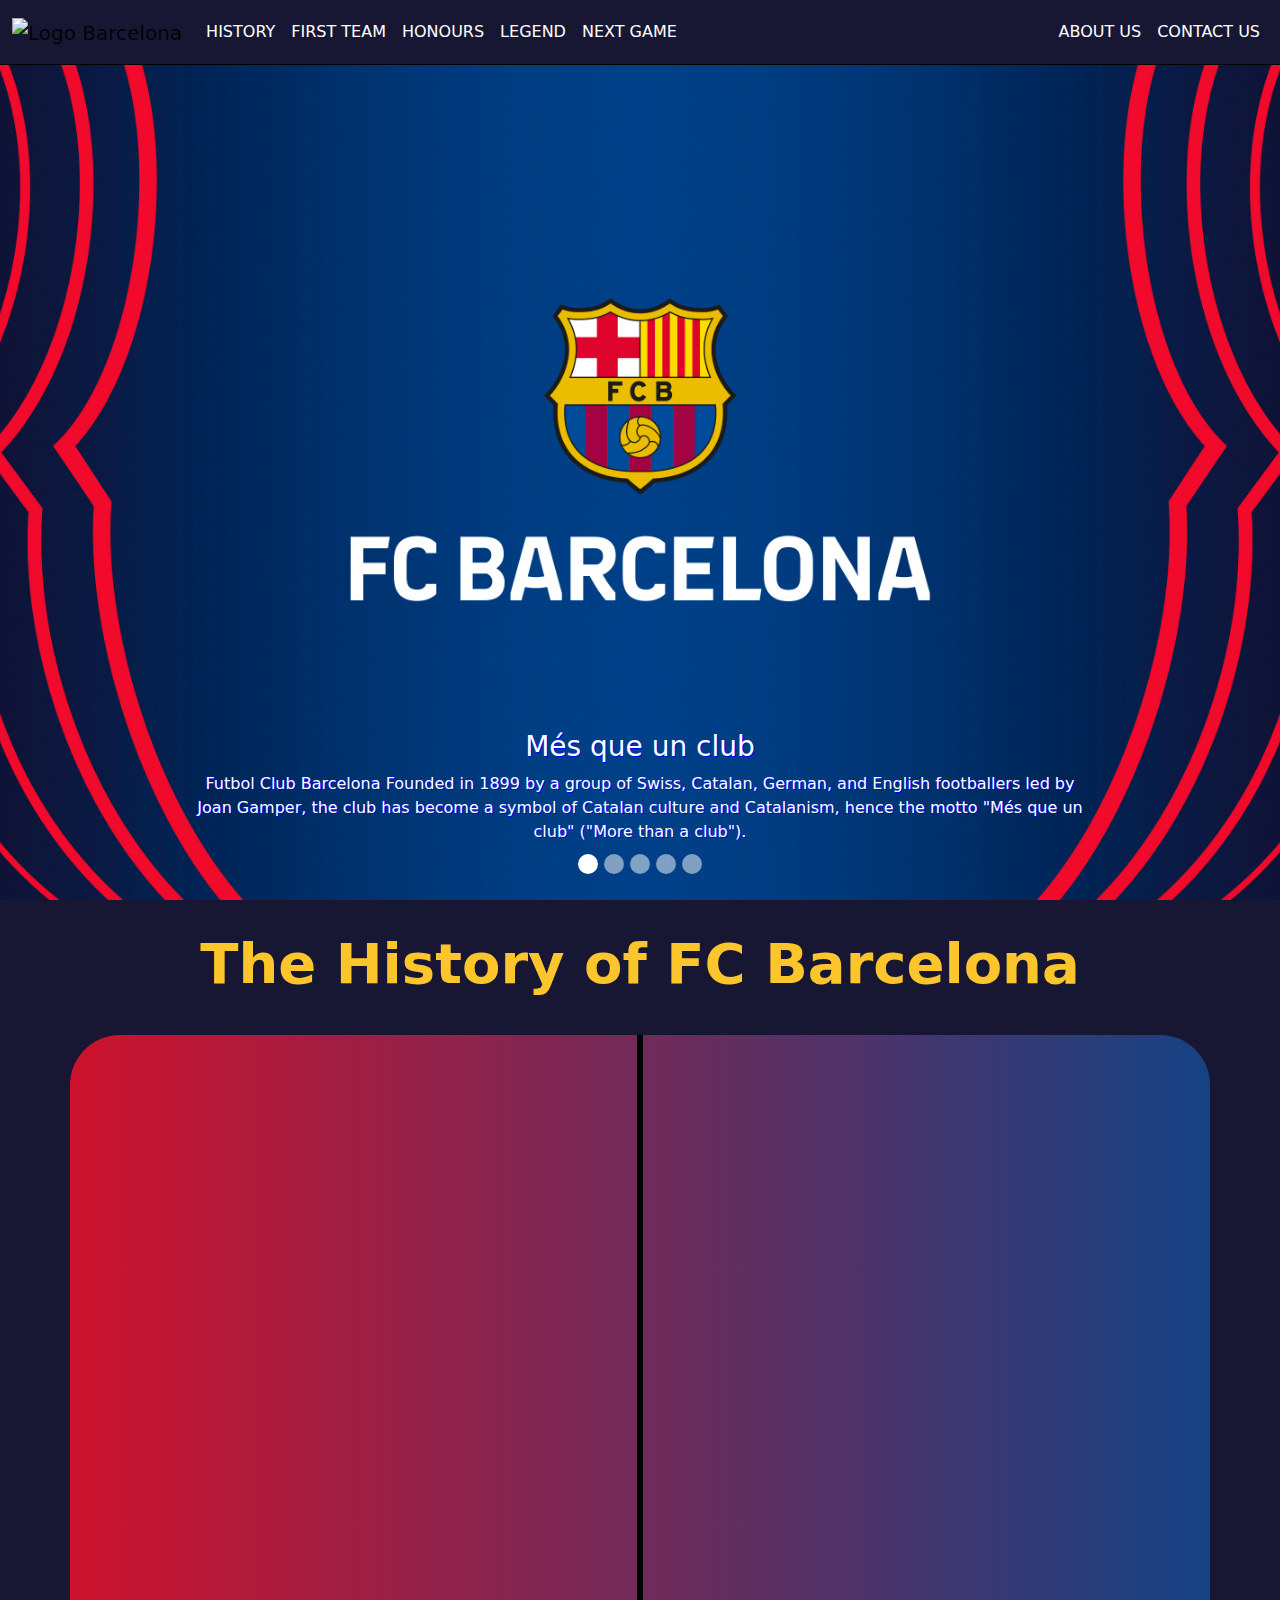
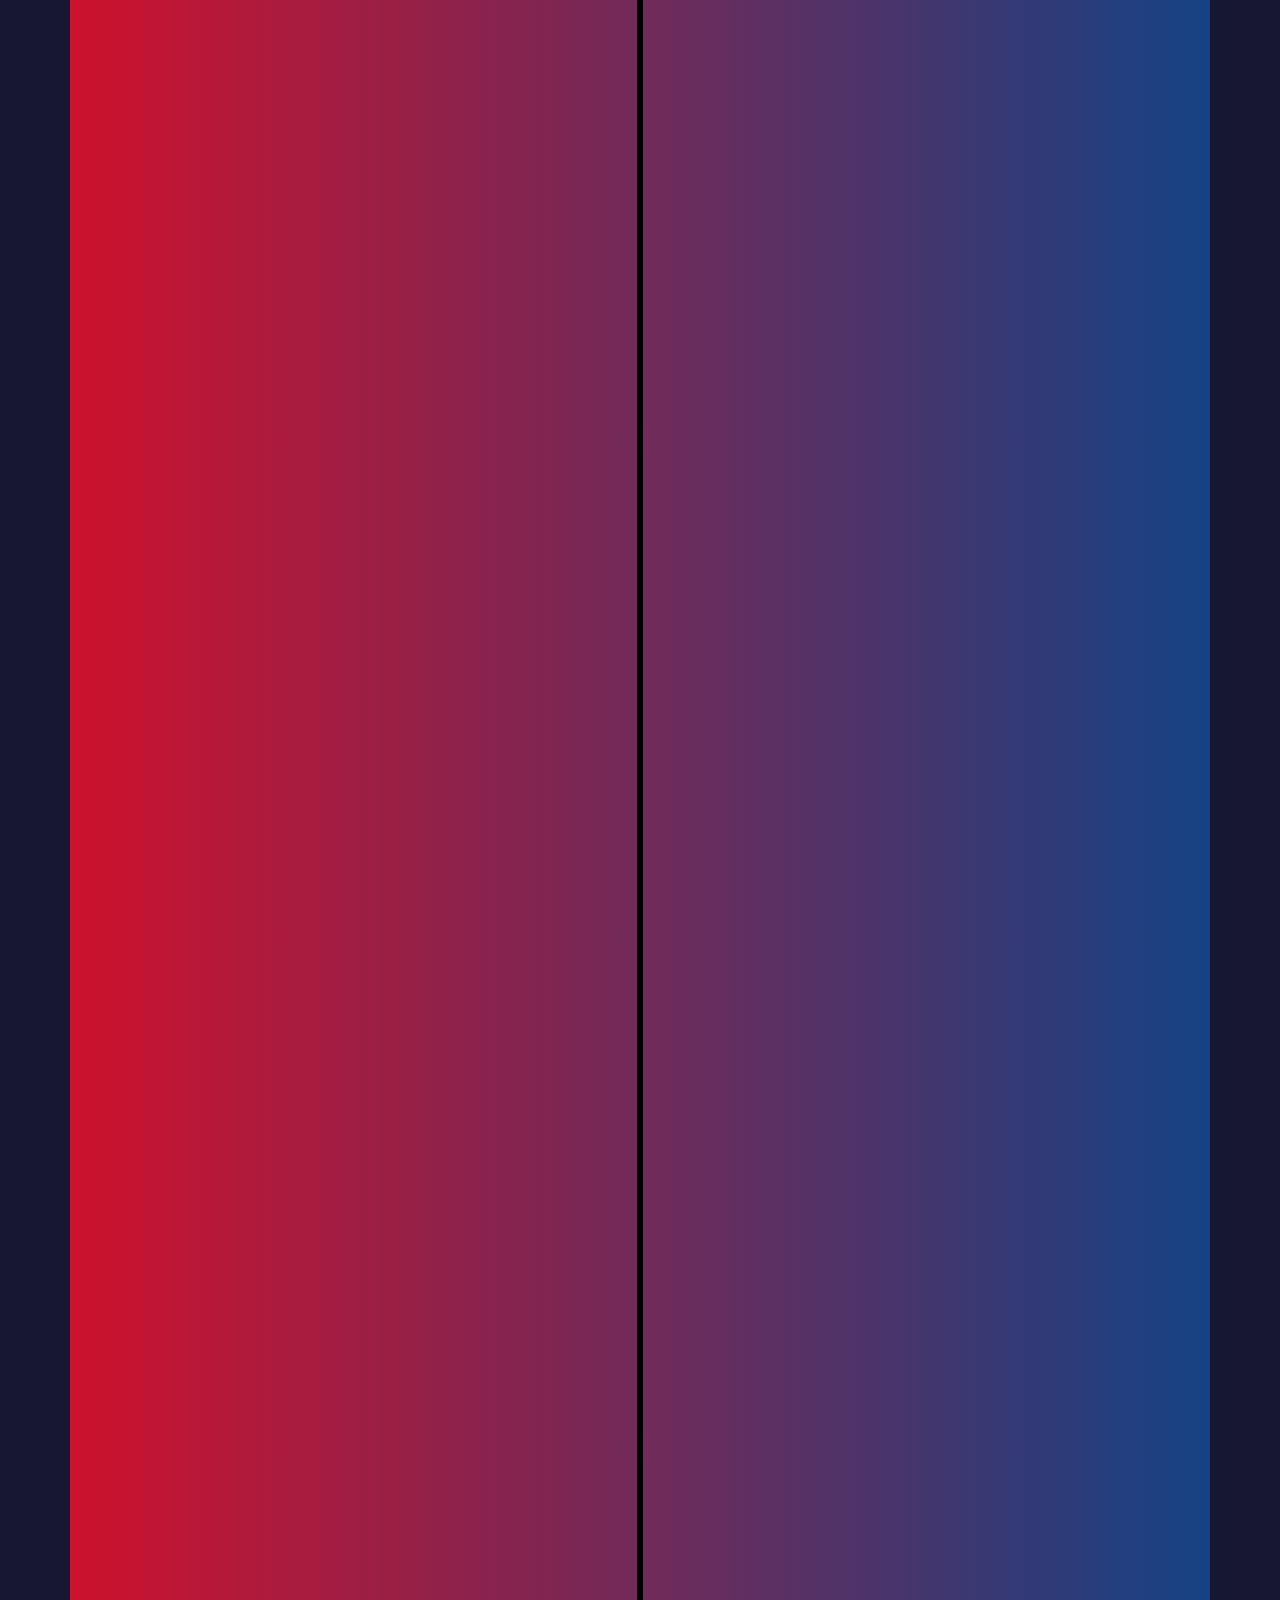
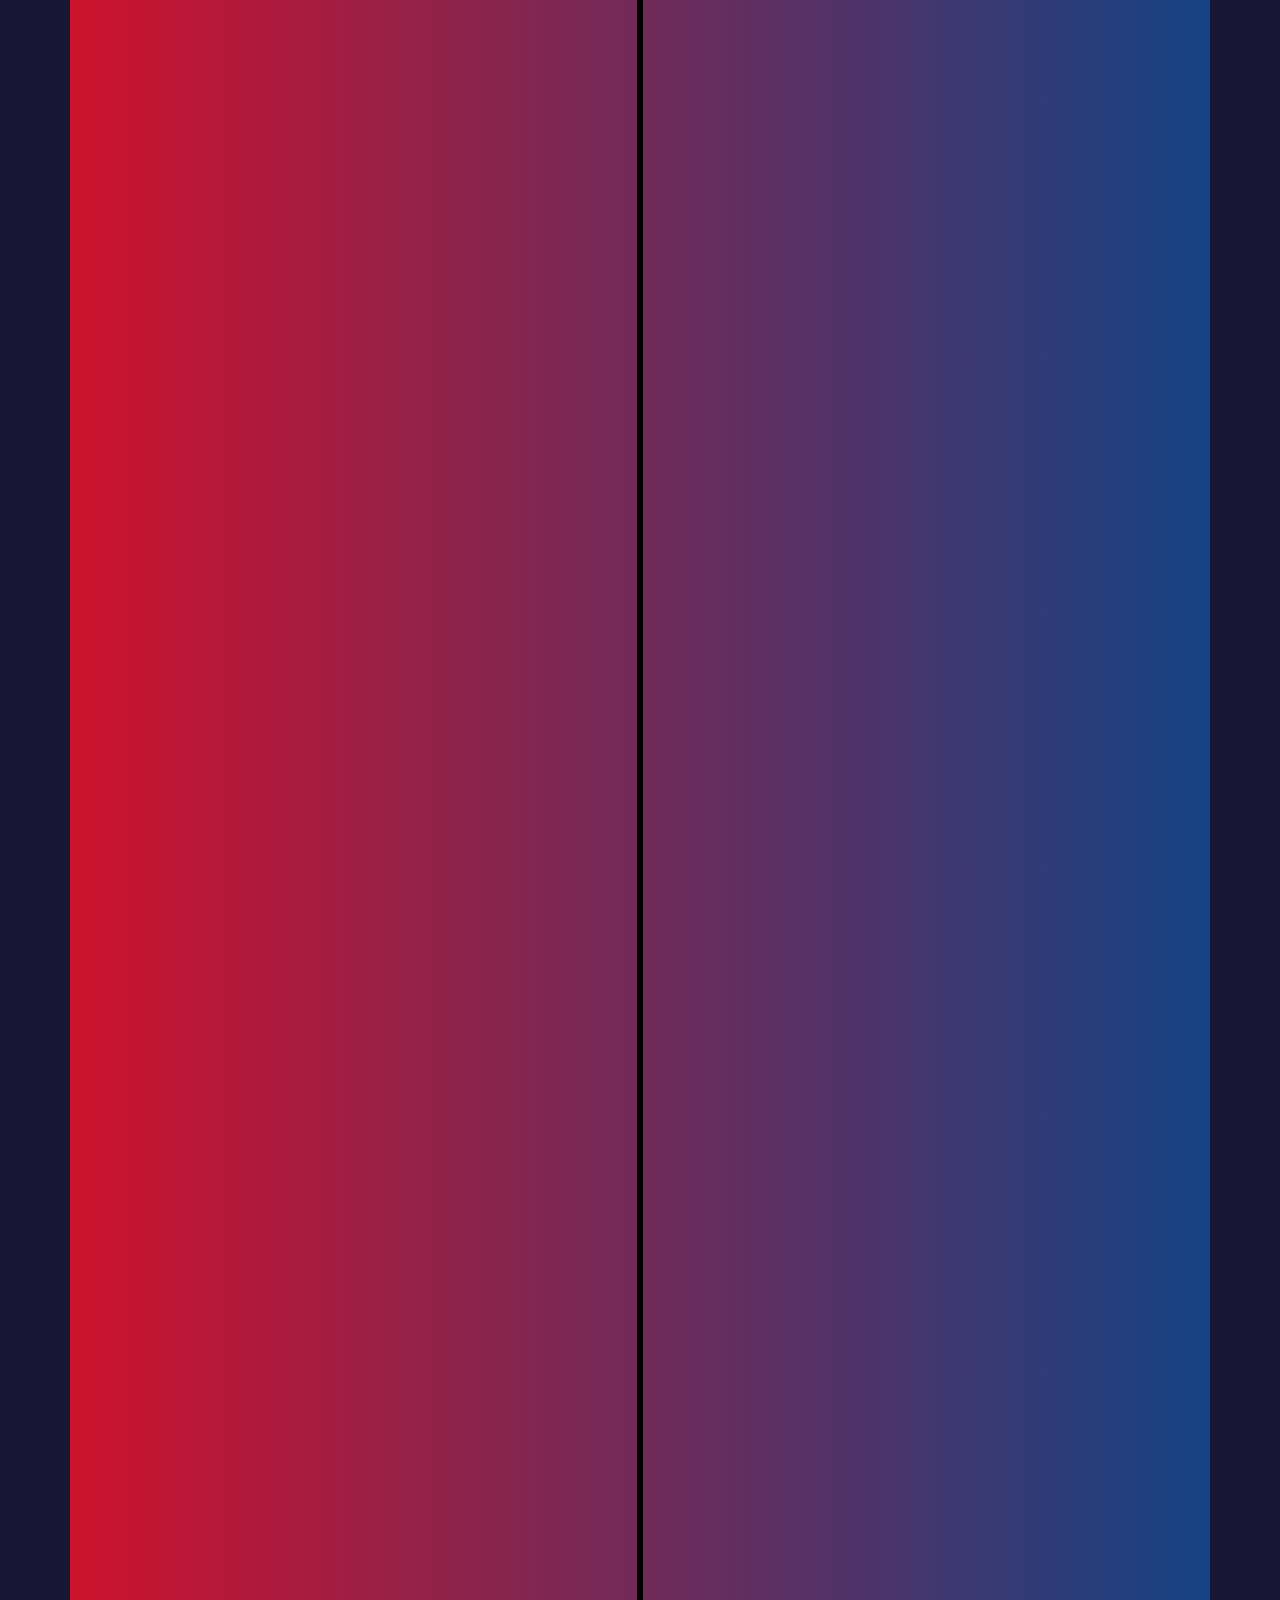
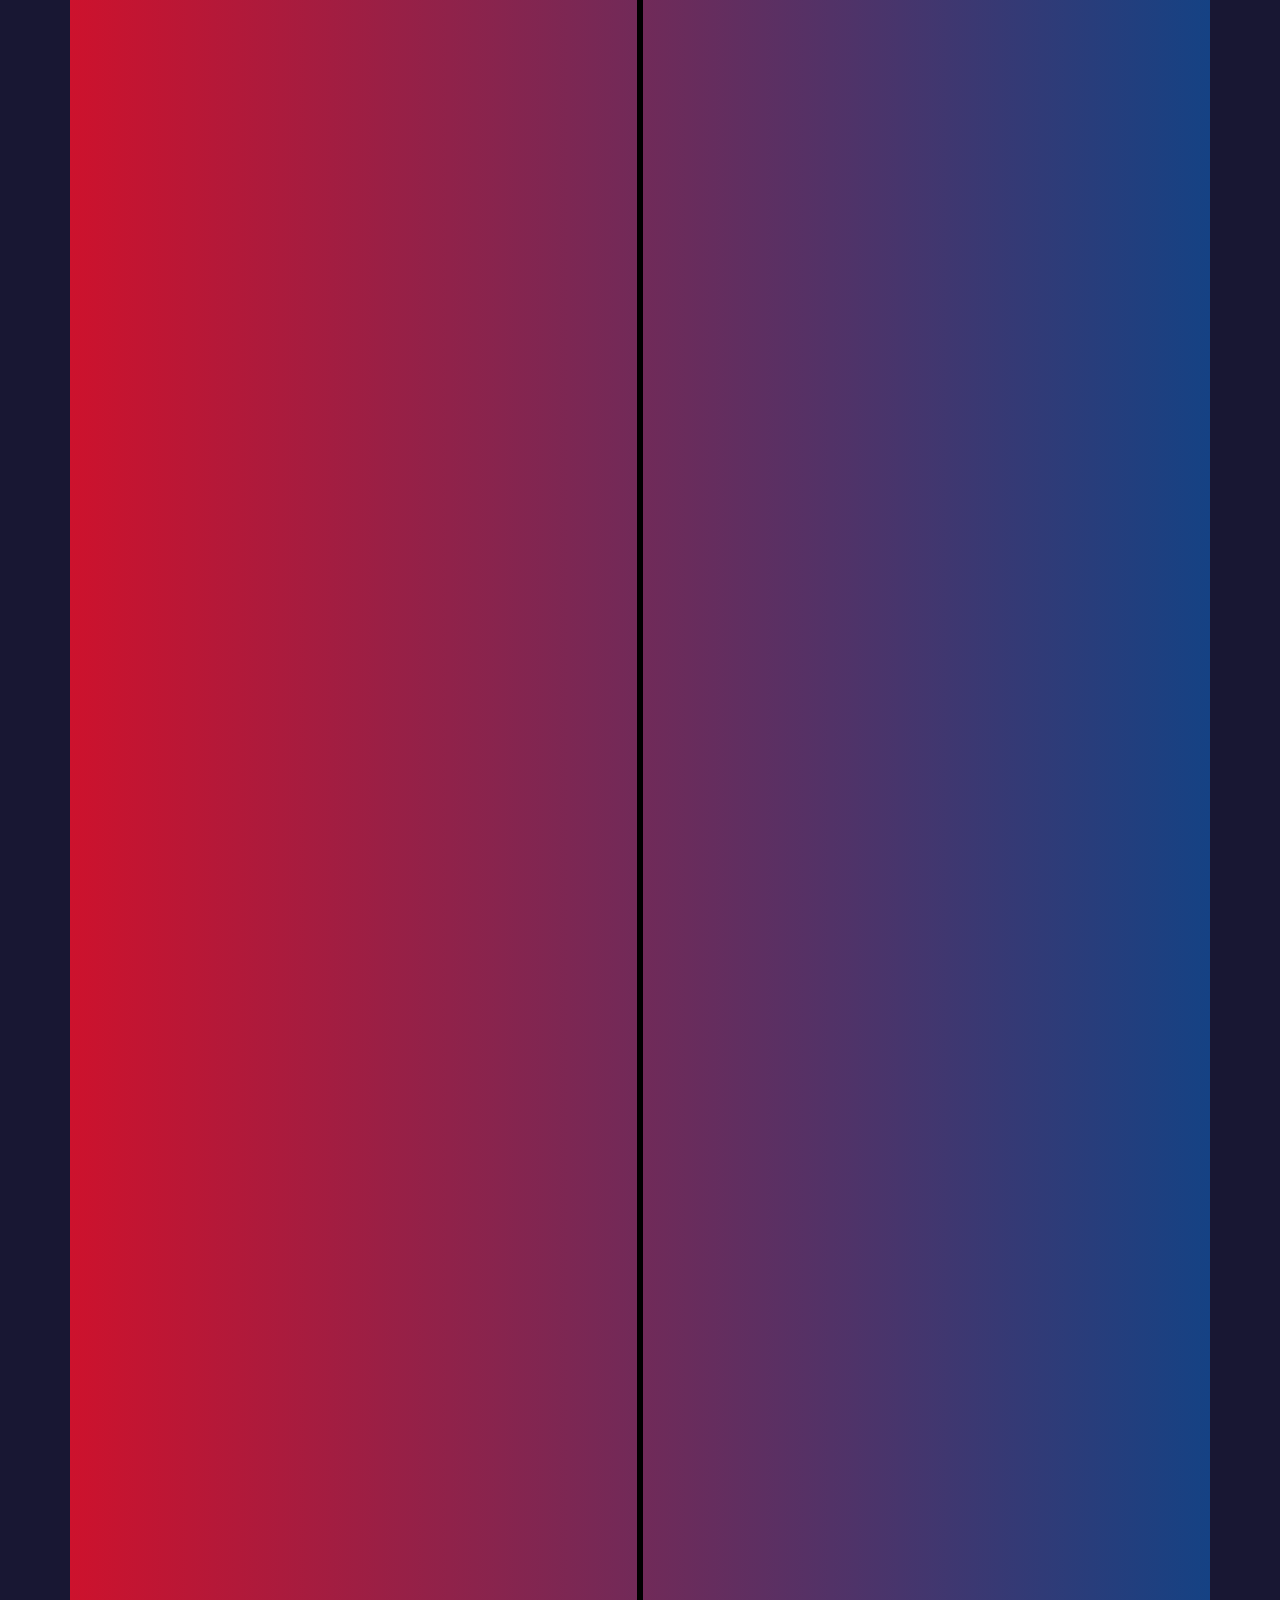
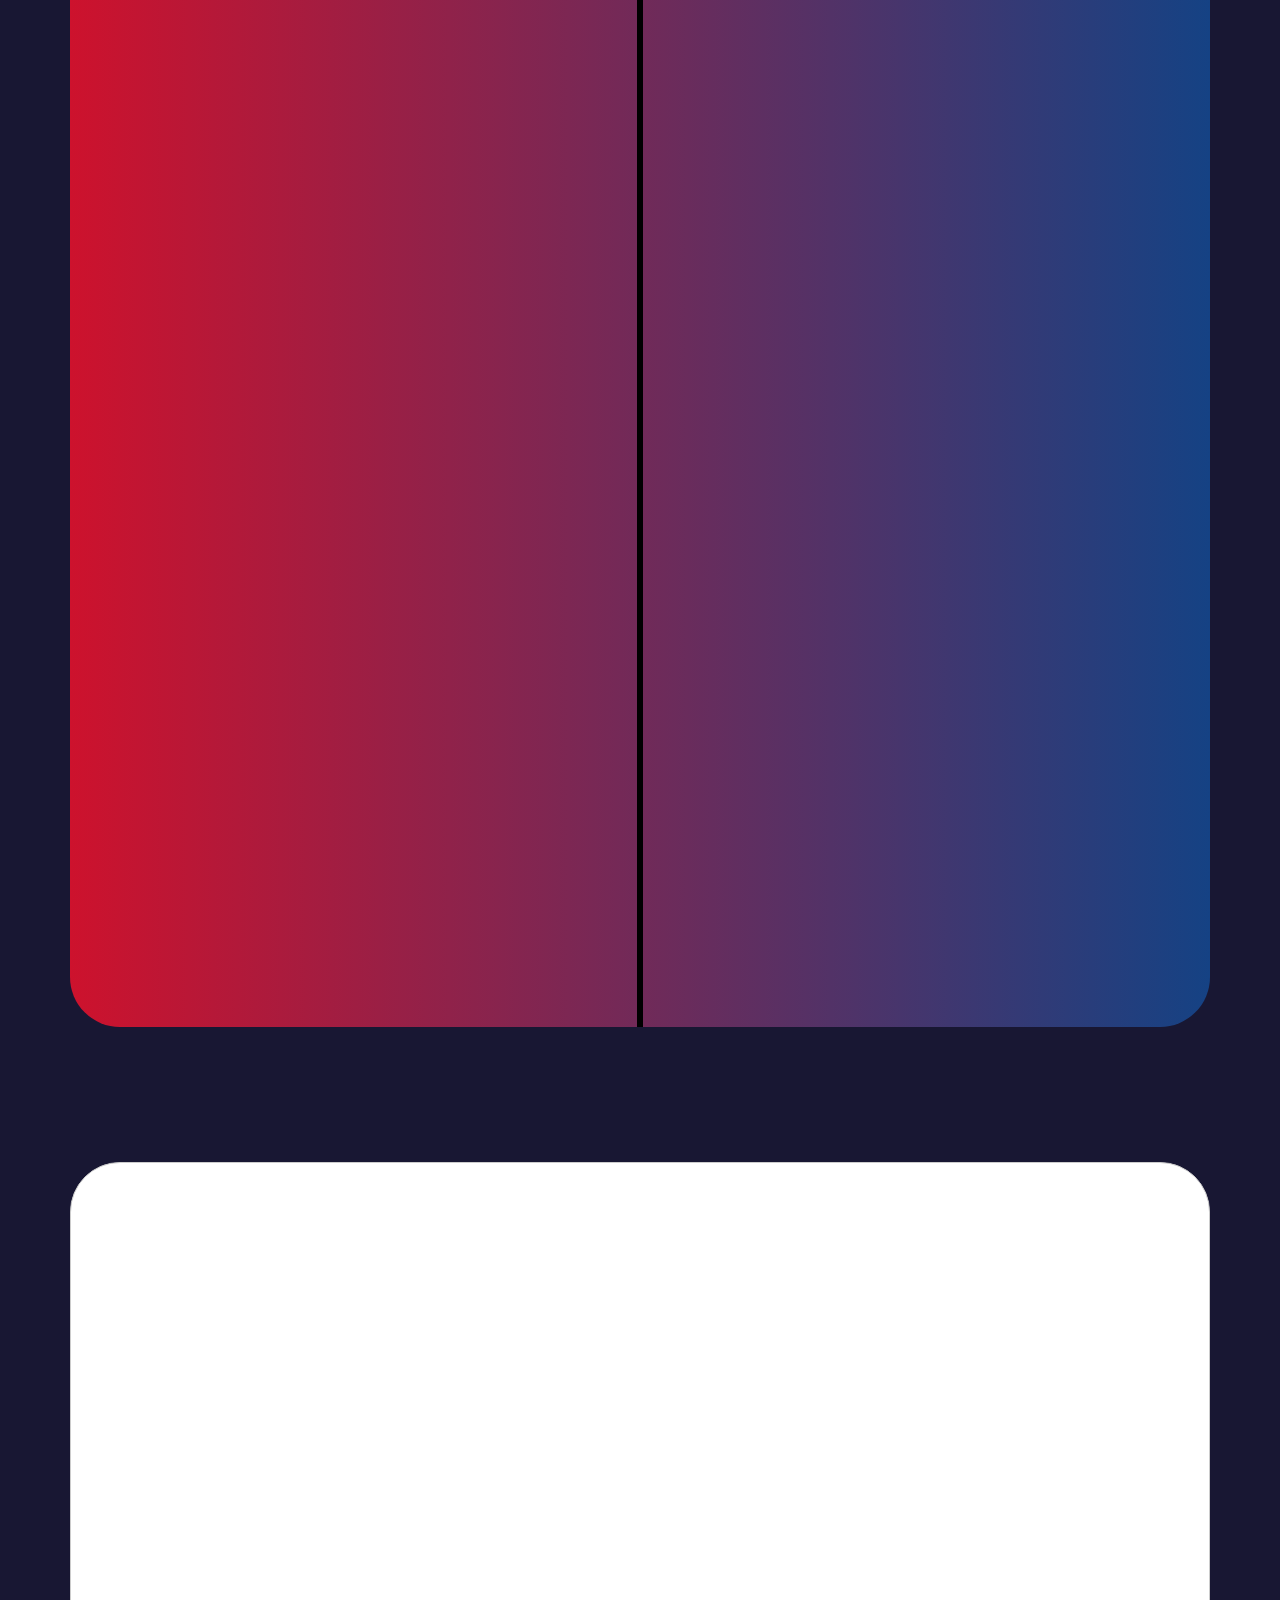
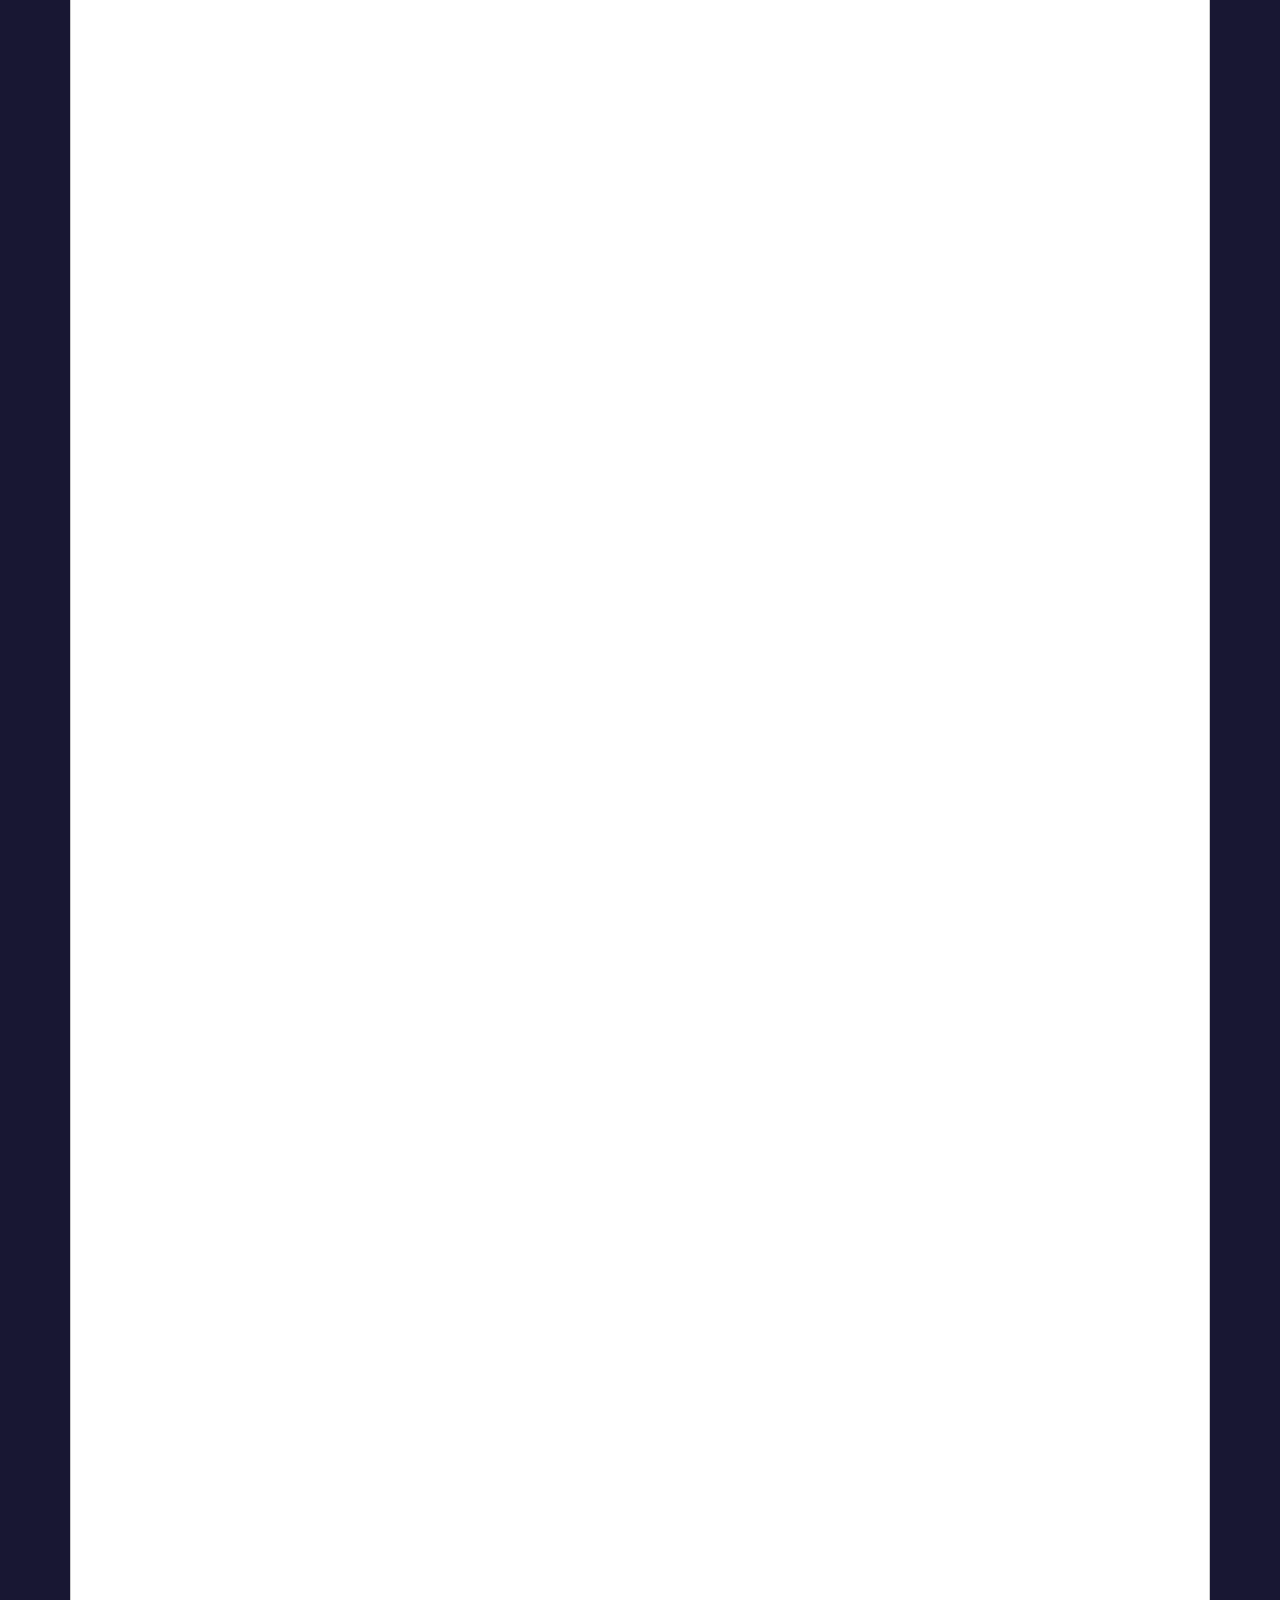
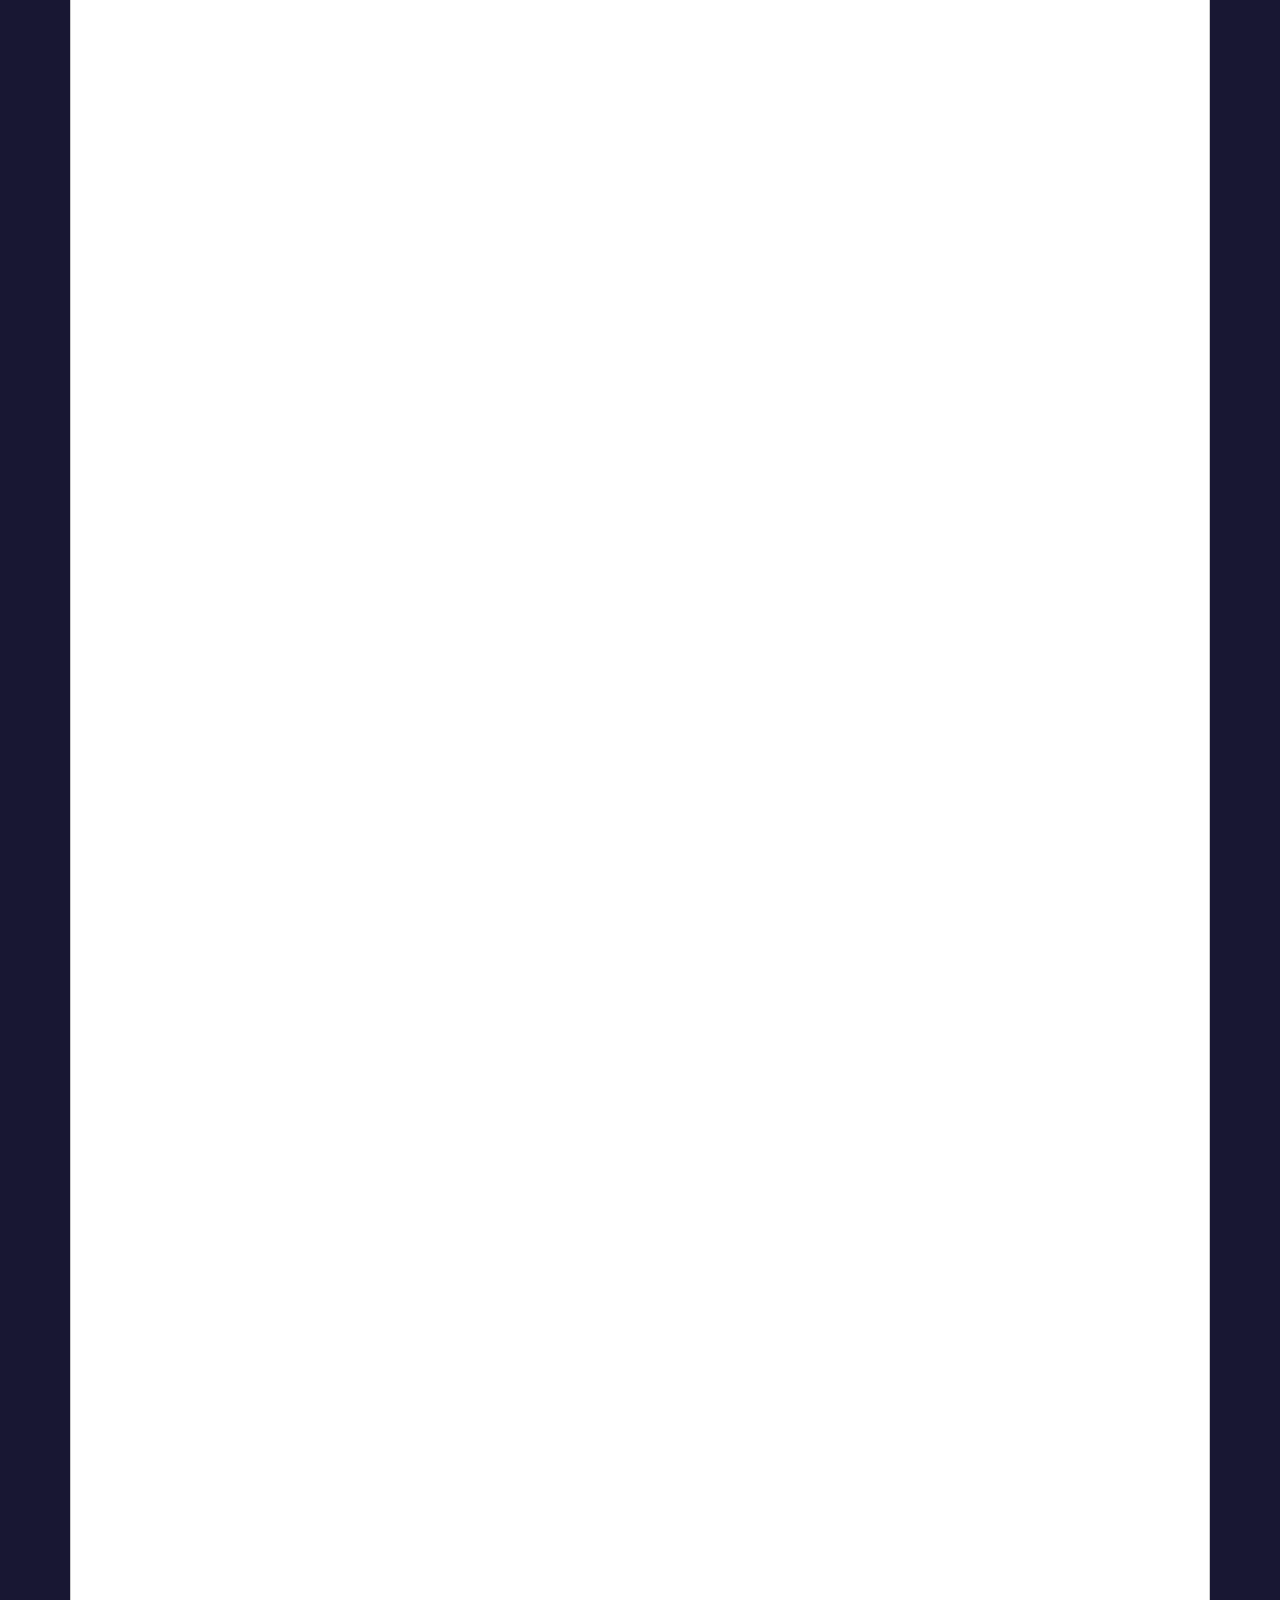
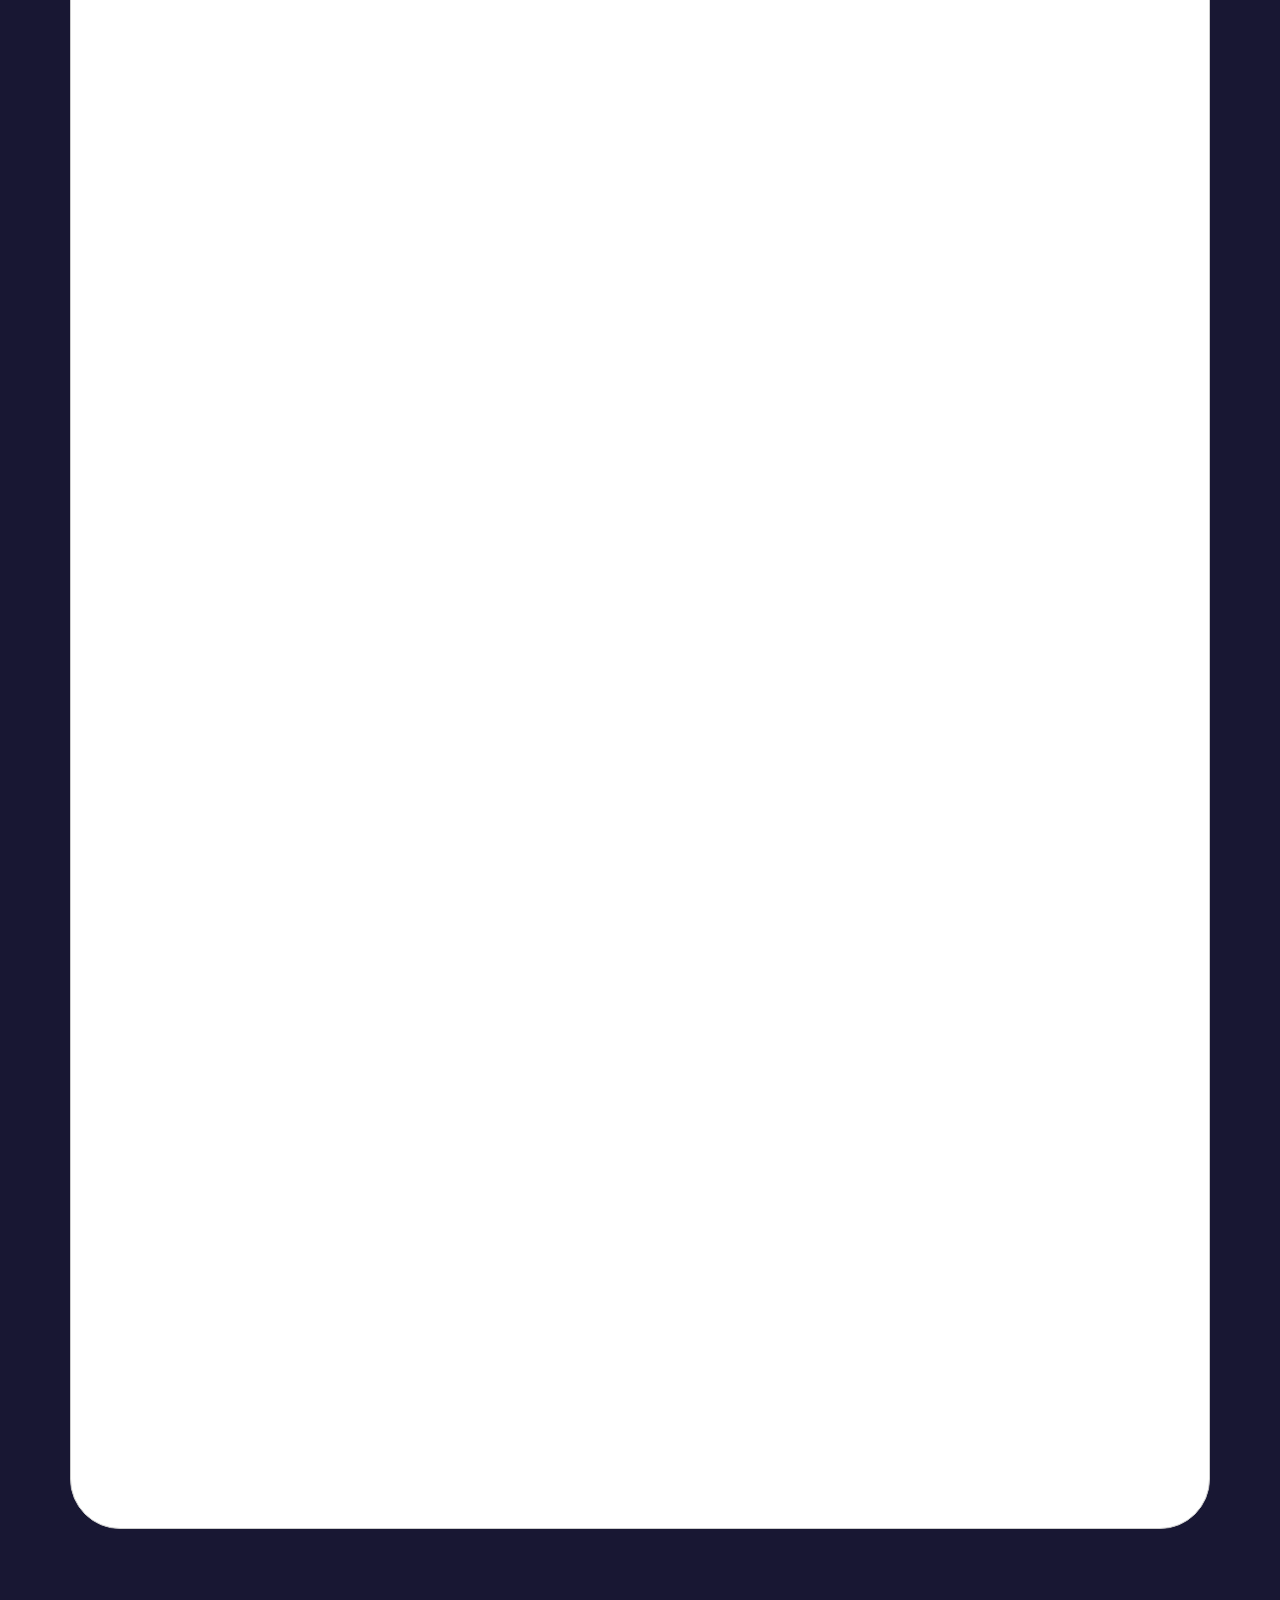
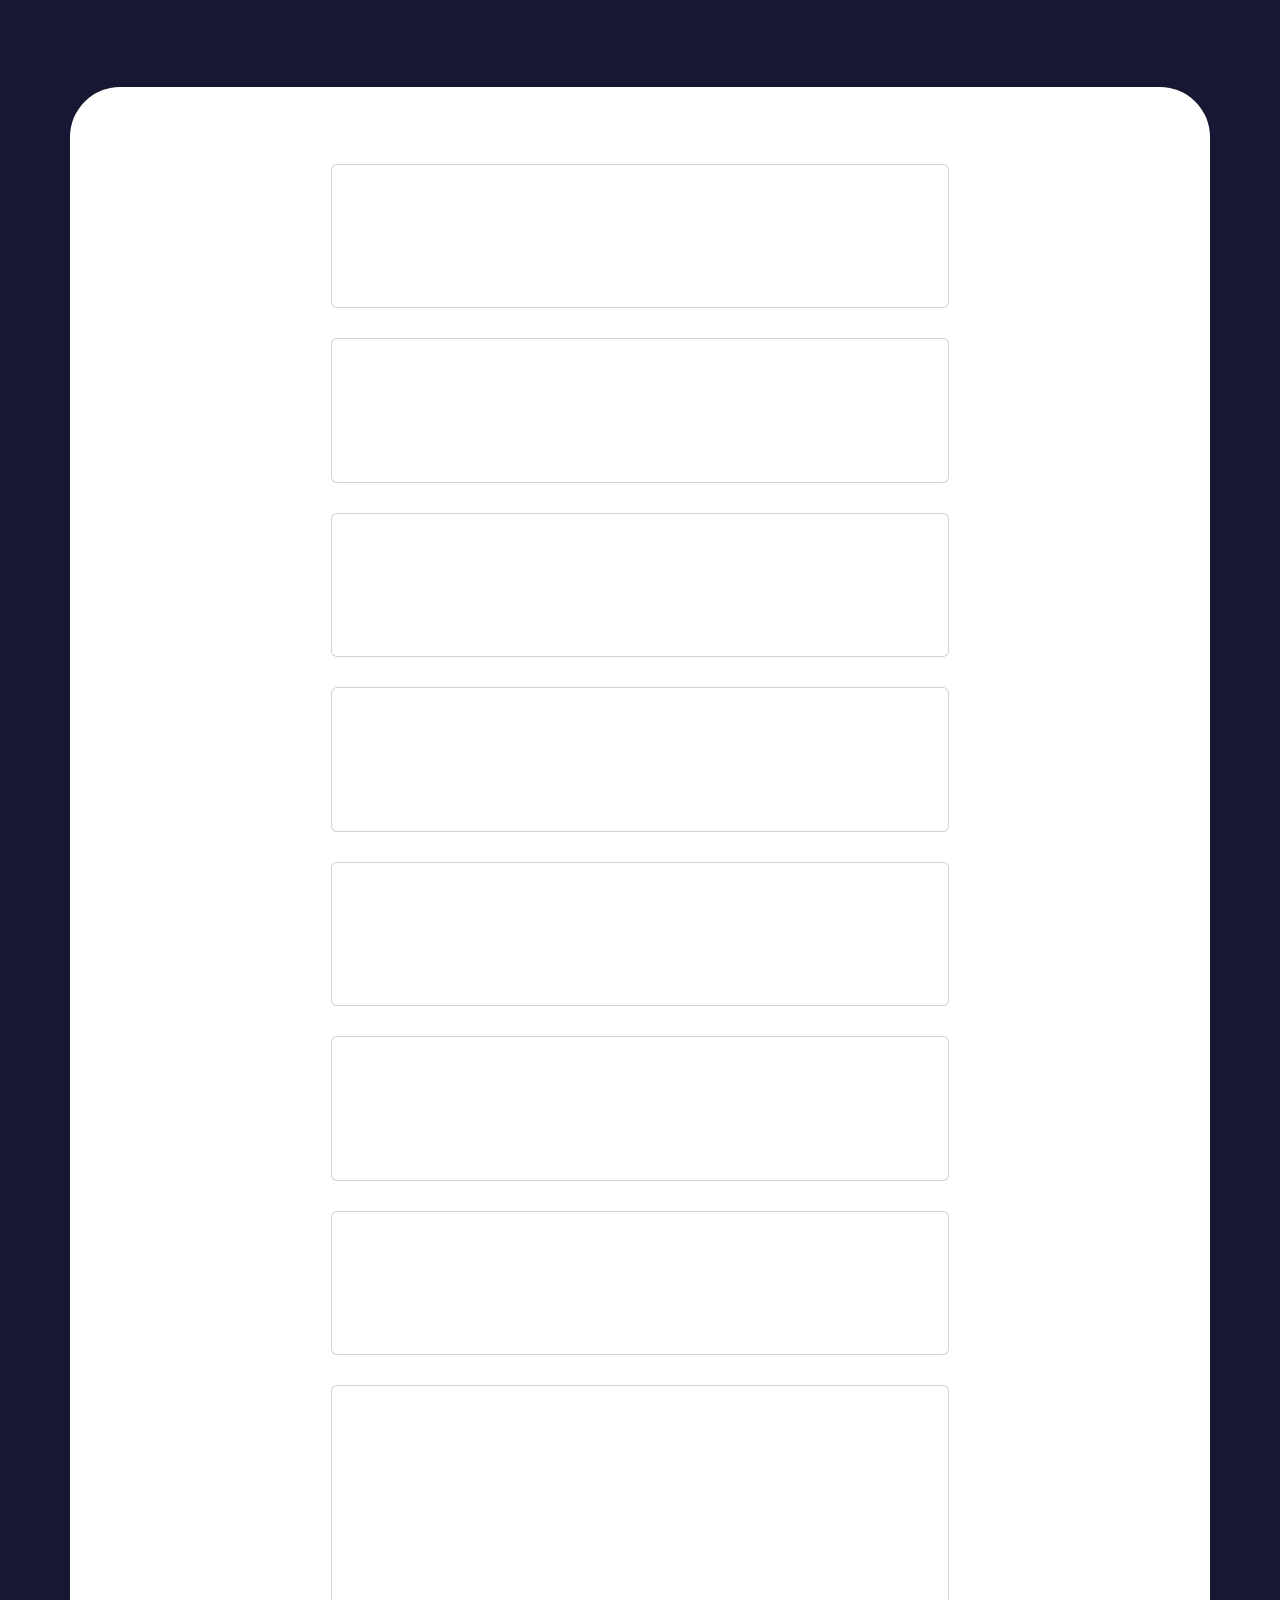
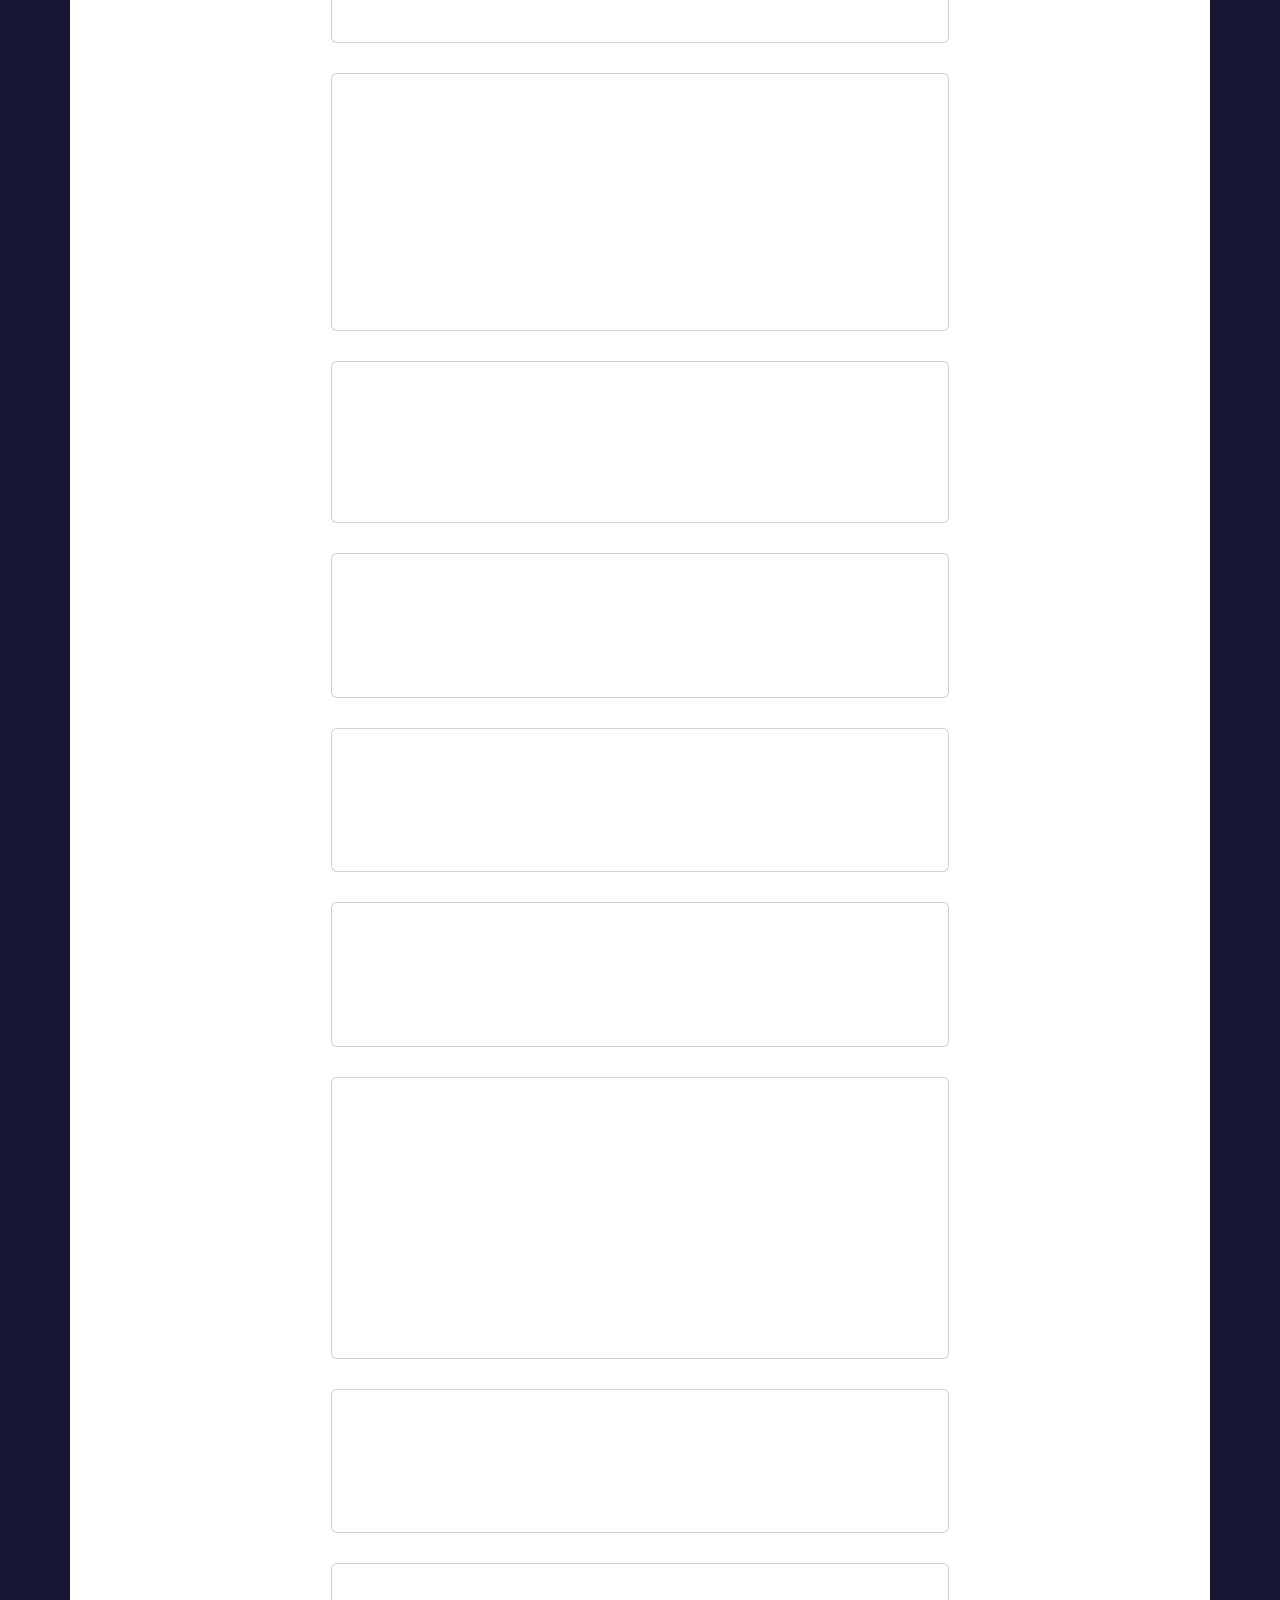
==== index.html @ 9ece1103 "Fix bug" ====
<!DOCTYPE html>
<html lang="en">

<head>
    <meta charset="UTF-8">
    <meta http-equiv="X-UA-Compatible" content="IE=edge">
    <meta name="viewport" content="width=device-width, initial-scale=1.0">
    <link rel="stylesheet" href="/assets/font/fontawesome-free-6.2.0-web/css/all.min.css">
    <link rel="stylesheet" href="/assets/css/bootstrap-5.2.1-dist/css/bootstrap.min.css">
    <link rel="stylesheet" href="/assets/css/style.css">
    <link rel="stylesheet" href="/assets/css/responsive.css">
    <link rel="stylesheet" href="/assets/css/animate.css">
    <link rel="icon" href="/assets/img/Raw/logoBarca.png">
    <title>FC Barcelona</title>
</head>

<body>
    <div class="main">
        <div id="header">
            <!-- Begin navbar -->
            <div class="navbar navbar-expand-md fixed-top">
                <div class="container-fluid">
                    <a class="navbar-brand" href="">
                        <img class="main-logo" src="/assets/img/raw/logoBarca.png" alt="Logo Barcelona">
                    </a>

                    <button class="navbar-toggler" type="button" data-bs-toggle="collapse"
                        data-bs-target="#collapsibleNavbar">
                        <i class="fa-solid fa-bars navbar-toggler__icon"></i>
                    </button>

                    <div id="collapsibleNavbar" class="collapse navbar-collapse justify-content-between">
                        <ul class="navbar-nav">
                            <li class="nav-item">
                                <a href="#history" class="nav-link">History</a>
                            </li>
                            <li class="nav-item">
                                <a href="#firstteam" class="nav-link">First team</a>
                            </li>
                            <li class="nav-item">
                                <a href="#honours" class="nav-link">Honours</a>
                            </li>
                            <li class="nav-item">
                                <a href="#legend" class="nav-link">Legend</a>
                            </li>
                            <li class="nav-item">
                                <a href="" class="nav-link">Next Game</a>
                            </li>
                        </ul>
                        <ul class="navbar-nav">
                            <li class="nav-item">
                                <a href="" class="nav-link">About us</a>
                            </li>
                            <li class="nav-item">
                                <a href="#contact" class="nav-link">Contact us</a>
                            </li>
                        </ul>
                    </div>
                </div>
            </div>
            <!-- End navbar -->

        </div>


        <div id="slider">
            <!-- Begin carousel -->
            <div id="Mycarousel" class="slide carousel" data-bs-ride="carousel" data-bs-interval="3000"
                data-bs-pause="false">
                <!-- Begin indicators carousel -->
                <div class="carousel-indicators">
                    <button type="button" data-bs-target="#Mycarousel" data-bs-slide-to="0" class="active"></button>
                    <button type="button" data-bs-target="#Mycarousel" data-bs-slide-to="1"></button>
                    <button type="button" data-bs-target="#Mycarousel" data-bs-slide-to="2"></button>
                    <button type="button" data-bs-target="#Mycarousel" data-bs-slide-to="3"></button>
                    <button type="button" data-bs-target="#Mycarousel" data-bs-slide-to="4"></button>
                </div>
                <!-- End indicators carousel -->
                <div class="carousel-inner">
                    <div class="carousel-item active ">
                        <img src="/assets/img/slide/slide1.jpg" alt="Barcelona bounceInLeftground">
                        <div class="carousel-caption">
                            <h3 class="">Més que un club</h3>
                            <p>Futbol Club Barcelona Founded in 1899 by a group of Swiss, Catalan, German, and English
                                footballers led by Joan Gamper, the club has become a symbol of Catalan culture and
                                Catalanism, hence the motto "Més que un club" ("More than a club").</p>
                        </div>
                    </div>
                    <div class="carousel-item">
                        <img src="/assets/img/slide/slide2.jpg" alt="Camp Nou Stadium">
                        <div class="carousel-caption">
                            <h3>Spotify Camp Nou</h3>
                            <p>Camp Nou (meaning new field, often referred to in English as the Nou Camp) officially
                                branded as Spotify Camp Nou for sponsorship reasons, is a football stadium in Barcelona,
                                Spain. With a current seating capacity of 99,354.</p>
                        </div>
                    </div>
                    <div class="carousel-item">
                        <img src="/assets/img/slide/slide3.jpg" alt="Support">
                        <div class="carousel-caption">
                            <h3>Supporter</h3>
                            <p>The nickname culer for a Barcelona supporter is derived from the Catalan cul. Barcelona
                                has the second highest social media following in the world among sports teams, with over
                                103 million Facebook fans as of December 2021.
                            </p>
                        </div>
                    </div>
                    <div class="carousel-item">
                        <img src="/assets/img/slide/slide4.jpg" alt="copaderay winner">
                        <div class="carousel-caption">
                            <h3>Copa del Rey</h3>
                            <p>
                                The Argentine superstar scored 2 goals in Barca's 4-0 victory over Bilbao in the final
                                of
                                the King's Cup 2020/21
                            </p>
                        </div>
                    </div>
                    <div class="carousel-item">
                        <img src="/assets/img/slide/slide5.jpg" alt="c1 winner">
                        <div class="carousel-caption">
                            <h3>2015 UEFA Champions League Final</h3>
                            <p>As winners, Barcelona earned the right to play against the winners of the 2014-15 UEFA
                                Europa
                                League, Sevilla, in the 2015 UEFA Super Cup, and won that match 5-4.</p>
                        </div>
                    </div>
                </div>
            </div>
            <!-- End carousel -->
        </div>

        <div id="content">
            <!-- History -->
            <div id="history" class="container-fluid">
                <h1 class="history-heading text-center wow fadeInDownBig">The History of FC Barcelona</h1>

                <div class="timeline container">
                    <div data-wow-duration="3s" data-wow-delay="1s" class="timeline__item left wow bounceInLeft">
                        <div class="card timeline__item-content">
                            <img class="card-img-top" src="/assets/img/history/1.jpg" alt="Card image">
                            <div class="card-body">
                                <h4 class="card-title gradient-text">1899 -1909. Foundation and survival</h4>
                                <p class="card-text">Founder of the Club Joan Gamper was the driving force
                                    behind FC
                                    Barcelona in its first 25 years of existence.</p>
                                <a target="_blank"
                                    href="https://www.fcbarcelona.com/en/card/643865/1899-1909-foundation-and-survival"
                                    target="_blank" class="btn btn-primary">See Details</a>
                            </div>
                        </div>
                    </div>
                    <div class="timeline__item right wow bounceInRight" data-wow-duration="3s">
                        <div class="card timeline__item-content">
                            <img class="card-img-top" src="/assets/img/history/2.jpg" alt="Card image">
                            <div class="card-body">
                                <h4 class="card-title gradient-text">1909-19. Consolidation at Carrer Indústria
                                </h4>
                                <p class="card-text">The Club's growth as a social entity allowed it to create
                                    its first
                                    home ground with a stand.</p>
                                <a target="_blank"
                                    href="https://www.fcbarcelona.com/en/card/682785/1909-19-consolidation-at-carrer-industria"
                                    class="btn btn-primary" target="_blank">See Details</a>
                            </div>
                        </div>
                    </div>
                    <div data-wow-duration="2s" class="timeline__item left wow bounceInLeft">
                        <div class="card timeline__item-content">
                            <img class="card-img-top" src="/assets/img/history/3.jpg" alt="Card image">
                            <div class="card-body">
                                <h4 class="card-title gradient-text">1919-30. A golden age</h4>
                                <p class="card-text">The team begins to collect silverware and the players begin
                                    to earn
                                    a name for themselves.</p>
                                <a target="_blank"
                                    href="https://www.fcbarcelona.com/en/card/682835/1919-30-a-golden-age"
                                    class="btn btn-primary">See Details</a>
                            </div>
                        </div>
                    </div>
                    <div class="timeline__item right wow bounceInRight" data-wow-duration="3s">
                        <div class="card timeline__item-content">
                            <img class="card-img-top" src="/assets/img/history/4.jpg" alt="Card image">
                            <div class="card-body">
                                <h4 class="card-title gradient-text">1930-39. Struggling against history</h4>
                                <p class="card-text">The decade of the 1930s was marked by political instability
                                    and
                                    crisis in general that could not fail to affect FC Barcelona.</p>
                                <a target="_blank"
                                    href="https://www.fcbarcelona.com/en/card/643891/1930-39-struggling-against-history"
                                    class="btn btn-primary" target="_blank">See Details</a>
                            </div>
                        </div>
                    </div>
                    <div data-wow-duration="2s" class="timeline__item left wow bounceInLeft">
                        <div class="card timeline__item-content">
                            <img class="card-img-top" src="/assets/img/history/5.jpg" alt="Card image">
                            <div class="card-body">
                                <h4 class="card-title gradient-text">1939-50. Years of perseverance
                                </h4>
                                <p class="card-text">Harsh repression and reprisals carried out by the civilian
                                    and
                                    military authorities in the post-Civil War years helped undermine the Club's
                                    very
                                    essence.</p>
                                <a target="_blank"
                                    href="https://www.fcbarcelona.com/en/card/643898/1939-50-years-of-perseverance"
                                    class="btn btn-primary" target="_blank">See Details</a>
                            </div>
                        </div>
                    </div>
                    <div class="timeline__item right wow bounceInRight" data-wow-duration="3s">
                        <div class="card timeline__item-content">
                            <img class="card-img-top" src="/assets/img/history/6.jpg" alt="Card image">
                            <div class="card-body">
                                <h4 class="card-title gradient-text">1950-1961. The Kubala era</h4>
                                <p class="card-text">The Club doubles its membership and builds Camp Nou, opened
                                    on 24
                                    September 1957 under the presidency of Francesc Miró-Sans.</p>
                                <a target="_blank"
                                    href="https://www.fcbarcelona.com/en/card/643900/1950-1961-the-kubala-era"
                                    class="btn btn-primary" target="_blank">See Details</a>
                            </div>
                        </div>
                    </div>
                    <div data-wow-duration="2s" class="timeline__item left wow bounceInLeft">
                        <div class="card timeline__item-content">
                            <img class="card-img-top" src="/assets/img/history/7.jpg" alt="Card image">
                            <div class="card-body">
                                <h4 class="card-title gradient-text">1961-69. A new social dimension</h4>
                                <p class="card-text">The Club increases its membership despite the relative lack
                                    of
                                    success in the 1960s.</p>
                                <a target="_blank"
                                    href="https://www.fcbarcelona.com/en/card/643901/1961-69-a-new-social-dimension"
                                    class="btn btn-primary" target="_blank">See Details</a>
                            </div>
                        </div>
                    </div>
                    <div class="timeline__item right wow bounceInRight" data-wow-duration="3s">
                        <div class="card timeline__item-content">
                            <img class="card-img-top" src="/assets/img/history/8.jpg" alt="Card image">
                            <div class="card-body">
                                <h4 class="card-title gradient-text">1969-78. Cruyff and democracy</h4>
                                <p class="card-text">The possibility of signing foreign players once more meant
                                    that the
                                    dream of signing Johan Cruyff became a reality in 1974 with Montal as
                                    president.</p>
                                <a target="_blank"
                                    href="https://www.fcbarcelona.com/en/card/643906/1969-78-cruyff-and-democracy"
                                    class="btn btn-primary" target="_blank">See Details</a>
                            </div>
                        </div>
                    </div>
                    <div data-wow-duration="2s" class="timeline__item left wow bounceInLeft">
                        <div class="card timeline__item-content">
                            <img class="card-img-top" src="/assets/img/history/9.jpg" alt="Card image">
                            <div class="card-body">
                                <h4 class="card-title gradient-text">1978-88. More members, more stars</h4>
                                <p class="card-text">Persistence to build itself into the greatest club in the
                                    world.
                                </p>
                                <a target="_blank"
                                    href="https://www.fcbarcelona.com/en/card/643908/1978-88-more-members-more-stars"
                                    class="btn btn-primary" target="_blank">See Details</a>
                            </div>
                        </div>
                    </div>
                    <div class="timeline__item right wow bounceInRight" data-wow-duration="3s">
                        <div class="card timeline__item-content">
                            <img class="card-img-top" src="/assets/img/history/10.jpg" alt="Card image">
                            <div class="card-body">
                                <h4 class="card-title gradient-text">1988-1996. The era of the 'Dream Team'</h4>
                                <p class="card-text">Barça win their first European Cup in 1992.</p>
                                <a target="_blank"
                                    href="https://www.fcbarcelona.com/en/card/643913/1988-1996-the-era-of-the-dream-team"
                                    class="btn btn-primary" target="_blank">See Details</a>
                            </div>
                        </div>
                    </div>
                    <div data-wow-duration="2s" class="timeline__item left wow bounceInLeft">
                        <div class="card timeline__item-content">
                            <img class="card-img-top" src="/assets/img/history/11.jpg" alt="Card image">
                            <div class="card-body">
                                <h4 class="card-title gradient-text">1996-2008. Barça reaches its century</h4>
                                <p class="card-text">The centenary celebrations were a demonstration of what
                                    Barça means
                                    to people, an emotional journey through the Club's history that lasted the
                                    whole
                                    year.</p>
                                <a target="_blank"
                                    href="https://www.fcbarcelona.com/en/card/643916/1996-2008-barca-reaches-its-century"
                                    class="btn btn-primary" target="_blank">See Details</a>
                            </div>
                        </div>
                    </div>
                    <div class="timeline__item right wow bounceInRight" data-wow-duration="3s">
                        <div class="card timeline__item-content">
                            <img class="card-img-top" src="/assets/img/history/12.jpg" alt="Card image">
                            <div class="card-body">
                                <h4 class="card-title gradient-text">2008-20. The best years in our history</h4>
                                <p class="card-text">Barça delight the world with their brand of football that
                                    is
                                    appreciated by football fans from all over the world. They win three more
                                    Champions
                                    League titles in a decade of dominance for the blaugranes.</p>
                                <a target="_blank"
                                    href="https://www.fcbarcelona.com/en/card/643923/2008-20-the-best-years-in-our-history"
                                    class="btn btn-primary" target="_blank">See Details</a>
                            </div>
                        </div>
                    </div>

                </div>
            </div>

            <div id="firstteam" class="container-fluid team-wrap">
                <h1 class="team-heading text-center wow fadeInDownBig">FC Barcelona - First Team</h1>
                <div class="first-team container">
                    <div class="team-list">
                        <div class="team-list__item">
                            <h3 class="team-list__label gradient-text wow fadeInLeft">Goalkeepers</h3>
                            <div class="row justify-content-center">
                                <div data-wow-delay="1s"
                                    class="col-md-4 team-list__item-body wow bounceIn d-flex justify-content-center">
                                    <div class="card card-player">
                                        <img class="card-img-top" src="/assets/img/player/jugador_fitxa-ter_stegen.webp"
                                            alt="Card image">
                                        <div class="card-body text-center">
                                            <h4 class="card-title gradient-text">1 Marc-André ter Stegen</h4>
                                            <p class="card-text">Goalkeeper</p>
                                            <a target="_blank"
                                                href="https://www.fcbarcelona.com/en/football/first-team/players/11072/marc-andre-ter-stegen"
                                                class="btn btn-primary">See Profile</a>
                                        </div>
                                    </div>
                                </div>
                                <div data-wow-delay="1s" class="col-md-4 team-list__item-body wow bounceIn">
                                    <div class="card card-player">
                                        <img class="card-img-top" src="/assets/img/player/jugador_fitxa-inaki_pena.webp"
                                            alt="Card image">
                                        <div class="card-body text-center">
                                            <h4 class="card-title gradient-text">26 Iñaki Peña</h4>
                                            <p class="card-text">Goalkeeper</p>
                                            <a target="_blank"
                                                href="https://www.fcbarcelona.com/en/football/first-team/players/53621/ignacio-pena-sotorres"
                                                class="btn btn-primary">See Profile</a>
                                        </div>
                                    </div>
                                </div>
                                <div data-wow-delay="1s" class="col-md-4 team-list__item-body wow bounceIn"></div>
                            </div>
                        </div>

                        <div class="team-list__item">
                            <h3 class="team-list__label gradient-text wow fadeInLeft">Defenders</h3>
                            <div class="row justify-content-center">
                                <div data-wow-delay="1s" class="col-md-4 team-list__item-body wow bounceIn">
                                    <div class="card card-player">
                                        <img class="card-img-top" src="/assets/img/player/jugador_fitxa-bellerin.webp"
                                            alt="Card image">
                                        <div class="card-body text-center">
                                            <h4 class="card-title gradient-text">2 Héctor Bellerín</h4>
                                            <p class="card-text">Defender</p>
                                            <a target="_blank"
                                                href="https://www.fcbarcelona.com/en/football/first-team/players/4474/hector-bellerin"
                                                class="btn btn-primary">See Profile</a>
                                        </div>
                                    </div>
                                </div>
                                <div data-wow-delay="1s" class="col-md-4 team-list__item-body wow bounceIn">
                                    <div class="card card-player">
                                        <img class="card-img-top" src="/assets/img/player/jugador_fitxa-pique.webp"
                                            alt="Card image">
                                        <div class="card-body text-center">
                                            <h4 class="card-title gradient-text">3 Gerard Piqué</h4>
                                            <p class="card-text">Defender</p>
                                            <a target="_blank"
                                                href="https://www.fcbarcelona.com/en/football/first-team/players/2737/gerard-pique"
                                                class="btn btn-primary">See Profile</a>
                                        </div>
                                    </div>
                                </div>
                                <div data-wow-delay="1s" class="col-md-4 team-list__item-body wow bounceIn">
                                    <div class="card card-player">
                                        <img class="card-img-top" src="/assets/img/player/jugador_fitxa-araujo.webp"
                                            alt="Card image">
                                        <div class="card-body text-center">
                                            <h4 class="card-title gradient-text">4 Ronald Araújo</h4>
                                            <p class="card-text">Defender</p>
                                            <a target="_blank"
                                                href="https://www.fcbarcelona.com/en/football/first-team/players/66133/ronald-araujo"
                                                class="btn btn-primary">See Profile</a>
                                        </div>
                                    </div>
                                </div>
                                <div data-wow-delay="1s" class="col-md-4 team-list__item-body wow bounceIn">
                                    <div class="card card-player">
                                        <img class="card-img-top"
                                            src="/assets/img/player/jugador_fitxa-christensen.webp" alt="Card image">
                                        <div class="card-body text-center">
                                            <h4 class="card-title gradient-text">15 Andreas Christensen</h4>
                                            <p class="card-text">Defender</p>
                                            <a target="_blank"
                                                href="https://www.fcbarcelona.com/en/football/first-team/players/4495/andreas-christensen"
                                                class="btn btn-primary">See Profile</a>
                                        </div>
                                    </div>
                                </div>
                                <div data-wow-delay="1s" class="col-md-4 team-list__item-body wow bounceIn">
                                    <div class="card card-player">
                                        <img class="card-img-top" src="/assets/img/player/jugador_fitxa-marcos_a.webp"
                                            alt="Card image">
                                        <div class="card-body text-center">
                                            <h4 class="card-title gradient-text">17 Marcos Alonso</h4>
                                            <p class="card-text">Defender</p>
                                            <a target="_blank"
                                                href="https://www.fcbarcelona.com/en/football/first-team/players/4093/marcos-alonso"
                                                class="btn btn-primary">See Profile</a>
                                        </div>
                                    </div>
                                </div>
                                <div data-wow-delay="1s" class="col-md-4 team-list__item-body wow bounceIn">
                                    <div class="card card-player">
                                        <img class="card-img-top" src="/assets/img/player/jugador_fitxa-jordi_alba.webp"
                                            alt="Card image">
                                        <div class="card-body text-center">
                                            <h4 class="card-title gradient-text">18 Jordi Alba</h4>
                                            <p class="card-text">Defender</p>
                                            <a target="_blank"
                                                href="https://www.fcbarcelona.com/en/football/first-team/players/4958/jordi-alba"
                                                class="btn btn-primary">See Profile</a>
                                        </div>
                                    </div>
                                </div>
                                <div data-wow-delay="1s" class="col-md-4 team-list__item-body wow bounceIn">
                                    <div class="card card-player">
                                        <img class="card-img-top" src="/assets/img/player/jugador_fitxa-kounde.webp"
                                            alt="Card image">
                                        <div class="card-body text-center">
                                            <h4 class="card-title gradient-text">23 Jules Kounde</h4>
                                            <p class="card-text">Defender</p>
                                            <a target="_blank"
                                                href="https://www.fcbarcelona.com/en/football/first-team/players/15552/jules-kounde"
                                                class="btn btn-primary">See Profile</a>
                                        </div>
                                    </div>
                                </div>
                                <div data-wow-delay="1s" class="col-md-4 team-list__item-body wow bounceIn">
                                    <div class="card card-player">
                                        <img class="card-img-top" src="/assets/img/player/jugador_fitxa-eric.webp"
                                            alt="Card image">
                                        <div class="card-body text-center">
                                            <h4 class="card-title gradient-text">24 Eric Garcia</h4>
                                            <p class="card-text">Defender</p>
                                            <a target="_blank"
                                                href="https://www.fcbarcelona.com/en/football/first-team/players/24635/eric-garcia"
                                                class="btn btn-primary">See Profile</a>
                                        </div>
                                    </div>
                                </div>
                                <div data-wow-delay="1s" class="col-md-4 team-list__item-body wow bounceIn"></div>

                            </div>
                        </div>
                        <div class="team-list__item">
                            <h3 class="team-list__label gradient-text wow fadeInLeft">Midfielders</h3>
                            <div class="row justify-content-center">
                                <div data-wow-delay="1s" class="col-md-4 team-list__item-body wow bounceIn">
                                    <div class="card card-player">
                                        <img class="card-img-top" src="/assets/img/player/jugador_fitxa-sergio.webp"
                                            alt="Card image">
                                        <div class="card-body text-center">
                                            <h4 class="card-title gradient-text">5 Sergio Busquets</h4>
                                            <p class="card-text">Midfielder</p>
                                            <a target="_blank"
                                                href="https://www.fcbarcelona.com/en/football/first-team/players/4963/sergio-busquets"
                                                class="btn btn-primary">See Profile</a>
                                        </div>
                                    </div>
                                </div>
                                <div data-wow-delay="1s" class="col-md-4 team-list__item-body wow bounceIn">
                                    <div class="card card-player">
                                        <img class="card-img-top" src="/assets/img/player/jugador_fitxa-pedri.webp"
                                            alt="Card image">
                                        <div class="card-body text-center">
                                            <h4 class="card-title gradient-text">8 Pedri</h4>
                                            <p class="card-text">Midfielder</p>
                                            <a target="_blank"
                                                href="https://www.fcbarcelona.com/en/football/first-team/players/70486/pedro-gonzalez"
                                                class="btn btn-primary">See Profile</a>
                                        </div>
                                    </div>
                                </div>
                                <div data-wow-delay="1s" class="col-md-4 team-list__item-body wow bounceIn">
                                    <div class="card card-player">
                                        <img class="card-img-top" src="/assets/img/player/jugador_fitxa-kessie.webp"
                                            alt="Card image">
                                        <div class="card-body text-center">
                                            <h4 class="card-title gradient-text">19 Franck Kessie</h4>
                                            <p class="card-text">Midfielder</p>
                                            <a target="_blank"
                                                href="https://www.fcbarcelona.com/en/football/first-team/players/22865/franck-kessie"
                                                class="btn btn-primary">See Profile</a>
                                        </div>
                                    </div>
                                </div>
                                <div data-wow-delay="1s" class="col-md-4 team-list__item-body wow bounceIn">
                                    <div class="card card-player">
                                        <img class="card-img-top" src="/assets/img/player/jugador_fitxa-s_roberto.webp"
                                            alt="Card image">
                                        <div class="card-body text-center">
                                            <h4 class="card-title gradient-text">20 Sergi Roberto</h4>
                                            <p class="card-text">Midfielder</p>
                                            <a target="_blank"
                                                href="https://www.fcbarcelona.com/en/football/first-team/players/4969/sergi-roberto"
                                                class="btn btn-primary">See Profile</a>
                                        </div>
                                    </div>
                                </div>
                                <div data-wow-delay="1s" class="col-md-4 team-list__item-body wow bounceIn">
                                    <div class="card card-player">
                                        <img class="card-img-top" src="/assets/img/player/jugador_fitxa-frenkie.webp"
                                            alt="Card image">
                                        <div class="card-body text-center">
                                            <h4 class="card-title gradient-text">21 Frenkie de Jong</h4>
                                            <p class="card-text">Midfielder</p>
                                            <a target="_blank"
                                                href="https://www.fcbarcelona.com/en/football/first-team/players/16291/frenkie-de-jong"
                                                class="btn btn-primary">See Profile</a>
                                        </div>
                                    </div>
                                </div>
                                <div data-wow-delay="1s" class="col-md-4 team-list__item-body wow bounceIn">
                                    <div class="card card-player">
                                        <img class="card-img-top" src="/assets/img/player/jugador_fitxa-gavi.webp"
                                            alt="Card image">
                                        <div class="card-body text-center">
                                            <h4 class="card-title gradient-text">30 Gavi</h4>
                                            <p class="card-text">Midfielder</p>
                                            <a target="_blank"
                                                href="https://www.fcbarcelona.com/en/football/first-team/players/116719/pablo-martin-paez-gavira"
                                                class="btn btn-primary">See Profile</a>
                                        </div>
                                    </div>
                                </div>
                            </div>

                        </div>

                        <div class="team-list__item">
                            <h3 class="team-list__label gradient-text wow fadeInLeft">Forwards</h3>
                            <div class="row justify-content-center">
                                <div data-wow-delay="1s" class="col-md-4 team-list__item-body wow bounceIn">
                                    <div class="card card-player">
                                        <img class="card-img-top" src="/assets/img/player/jugador_fitxa-dembele.webp"
                                            alt="Card image">
                                        <div class="card-body text-center">
                                            <h4 class="card-title gradient-text">7 Ousmane Dembélé</h4>
                                            <p class="card-text">Forward</p>
                                            <a target="_blank"
                                                href="https://www.fcbarcelona.com/en/football/first-team/players/19780/ousmane-dembele"
                                                class="btn btn-primary">See Profile</a>
                                        </div>
                                    </div>
                                </div>
                                <div data-wow-delay="1s" class="col-md-4 team-list__item-body wow bounceIn">
                                    <div class="card card-player">
                                        <img class="card-img-top" src="/assets/img/player/jugador_fitxa-lewan.webp"
                                            alt="Card image">
                                        <div class="card-body text-center">
                                            <h4 class="card-title gradient-text">9 Robert Lewandowski</h4>
                                            <p class="card-text">Forward</p>
                                            <a target="_blank"
                                                href="https://www.fcbarcelona.com/en/football/first-team/players/5109/robert-lewandowski"
                                                class="btn btn-primary">See Profile</a>
                                        </div>
                                    </div>
                                </div>
                                <div data-wow-delay="1s" class="col-md-4 team-list__item-body wow bounceIn">
                                    <div class="card card-player">
                                        <img class="card-img-top" src="/assets/img/player/jugador_fitxa-ansu.webp"
                                            alt="Card image">
                                        <div class="card-body text-center">
                                            <h4 class="card-title gradient-text">10 Ansu Fati</h4>
                                            <p class="card-text">Forward</p>
                                            <a target="_blank"
                                                href="https://www.fcbarcelona.com/en/football/first-team/players/66735/anssumane-fati-vieira"
                                                class="btn btn-primary">See Profile</a>
                                        </div>
                                    </div>
                                </div>
                                <div data-wow-delay="1s" class="col-md-4 team-list__item-body wow bounceIn">
                                    <div class="card card-player">
                                        <img class="card-img-top" src="/assets/img/player/jugador_fitxa-ferran.webp"
                                            alt="Card image">
                                        <div class="card-body text-center">
                                            <h4 class="card-title gradient-text">11 Ferran Torres</h4>
                                            <p class="card-text">Forward</p>
                                            <a target="_blank"
                                                href="https://www.fcbarcelona.com/en/football/first-team/players/43098/ferran-torres"
                                                class="btn btn-primary">See Profile</a>
                                        </div>
                                    </div>
                                </div>
                                <div data-wow-delay="1s" class="col-md-4 team-list__item-body wow bounceIn">
                                    <div class="card card-player">
                                        <img class="card-img-top" src="/assets/img/player/jugador_fitxa-memphis.webp"
                                            alt="Card image">
                                        <div class="card-body text-center">
                                            <h4 class="card-title gradient-text">14 Memphis Depay</h4>
                                            <p class="card-text">Forward</p>
                                            <a target="_blank"
                                                href="https://www.fcbarcelona.com/en/football/first-team/players/7120/memphis-depay"
                                                class="btn btn-primary">See Profile</a>
                                        </div>
                                    </div>
                                </div>
                                <div data-wow-delay="1s" class="col-md-4 team-list__item-body wow bounceIn">
                                    <div class="card card-player">
                                        <img class="card-img-top" src="/assets/img/player/jugador_fitxa-raphinha.webp"
                                            alt="Card image">
                                        <div class="card-body text-center">
                                            <h4 class="card-title gradient-text">22 Raphinha</h4>
                                            <p class="card-text">Forward</p>
                                            <a target="_blank"
                                                href="https://www.fcbarcelona.com/en/football/first-team/players/24156/raphael-dias-belloli"
                                                class="btn btn-primary">See Profile</a>
                                        </div>
                                    </div>
                                </div>
                            </div>
                        </div>

                        <div class="team-list__item">
                            <h3 class="team-list__label gradient-text wow fadeInLeft">Coaching Staff</h3>
                            <div class="row justify-content-center">
                                <div data-wow-delay="1s" class="col-md-4 team-list__item-body wow bounceIn">
                                    <div class="card card-player">
                                        <img class="card-img-top" src="/assets/img/player/1200x750-xavi.webp"
                                            alt="Card image">
                                        <div class="card-body text-center">
                                            <h4 class="card-title gradient-text">Xavi</h4>
                                            <p class="card-text">Coach</p>
                                            <a target="_blank"
                                                href="https://www.fcbarcelona.com/en/football/first-team/staff/2345156/xavi"
                                                class="btn btn-primary">See Profile</a>
                                        </div>
                                    </div>
                                </div>
                            </div>
                        </div>
                    </div>
                </div>
            </div>

            <div id="honours" class="container-fluid">
                <h1 class="honours-heading text-center  wow fadeInDownBig">
                    Honours
                </h1>

                <div class="honours-wrap container">
                    <h3 class="honours-intro__label  gradient-text wow fadeInLeft">Titles</h3>
                    <div class="honours-wrap d-flex justify-content-center align-items-start">
                        <div class="card ">
                            <div class="row honours-item wow lightSpeedIn" data-wow-delay="1s">
                                <div class="col-md-5 align-items-center d-flex">
                                    <img class="card-img honours-item__img"
                                        src="/assets/img/Honours/Champions-League.png" alt="Champion League">
                                </div>
                                <div class="col-md-7">
                                    <div class="card-body honours-item__body">
                                        <h5 class="card-title">Champions League - 5
                                        </h5>
                                        <p class="card-text">1991-92, 2005-06, 2008-09, 2010-11, 2014-15
                                        </p>
                                    </div>
                                </div>
                            </div>
                        </div>

                    </div>
                    <div class="honours-wrap d-flex justify-content-center align-items-start">
                        <div class="card ">
                            <div class="row honours-item wow lightSpeedIn" data-wow-delay="1s">
                                <div class="col-md-5 align-items-center d-flex">
                                    <img class="card-img honours-item__img"
                                        src="/assets/img/Honours/Fifa-Club-World-Cup.png" alt="Champion League">
                                </div>
                                <div class="col-md-7">
                                    <div class="card-body honours-item__body">
                                        <h5 class="card-title">FIFA Club World Cup - 3
                                        </h5>
                                        <p class="card-text">2009-10, 2011-12, 2015-16
                                        </p>
                                    </div>
                                </div>
                            </div>
                        </div>

                    </div>
                    <div class="honours-wrap d-flex justify-content-center align-items-start">
                        <div class="card ">
                            <div class="row honours-item wow lightSpeedIn" data-wow-delay="1s">
                                <div class="col-md-5 align-items-center d-flex">
                                    <img class="card-img honours-item__img"
                                        src="/assets/img/Honours/European-Super-Cup.png" alt="Champion League">
                                </div>
                                <div class="col-md-7">
                                    <div class="card-body honours-item__body">
                                        <h5 class="card-title">European Cup Winners' Cup - 4
                                        </h5>
                                        <p class="card-text">1978-79, 1981-82, 1988-89, 1996-97
                                        </p>
                                    </div>
                                </div>
                            </div>
                        </div>

                    </div>
                    <div class="honours-wrap d-flex justify-content-center align-items-start">
                        <div class="card ">
                            <div class="row honours-item wow lightSpeedIn" data-wow-delay="1s">
                                <div class="col-md-5 align-items-center d-flex">
                                    <img class="card-img honours-item__img" src="/assets/img/Honours/Copa-de-Fires.jpg"
                                        alt="Champion League">
                                </div>
                                <div class="col-md-7">
                                    <div class="card-body honours-item__body">
                                        <h5 class="card-title">Fairs Cup - 3
                                        </h5>
                                        <p class="card-text">1957-58, 1959-60, 1965-66 (won outright in 1971)
                                        </p>
                                    </div>
                                </div>
                            </div>
                        </div>

                    </div>
                    <div class="honours-wrap d-flex justify-content-center align-items-start">
                        <div class="card ">
                            <div class="row honours-item wow lightSpeedIn" data-wow-delay="1s">
                                <div class="col-md-5 align-items-center d-flex">
                                    <img class="card-img honours-item__img"
                                        src="/assets/img/Honours/European-Super-Cup.png" alt="Champion League">
                                </div>
                                <div class="col-md-7">
                                    <div class="card-body honours-item__body">
                                        <h5 class="card-title">European Super Cup - 5
                                        </h5>
                                        <p class="card-text">1992-93, 1997-98, 2009-10, 2011-12, 2015-16
                                        </p>
                                    </div>
                                </div>
                            </div>
                        </div>

                    </div>
                    <div class="honours-wrap d-flex justify-content-center align-items-start">
                        <div class="card ">
                            <div class="row honours-item wow lightSpeedIn" data-wow-delay="1s">
                                <div class="col-md-5 align-items-center d-flex">
                                    <img class="card-img honours-item__img" src="/assets/img/Honours/Copa-Llatina.jpg"
                                        alt="Champion League">
                                </div>
                                <div class="col-md-7">
                                    <div class="card-body honours-item__body">
                                        <h5 class="card-title">Latin Cup - 2
                                        </h5>
                                        <p class="card-text">1948-49, 1951-52
                                        </p>
                                    </div>
                                </div>
                            </div>
                        </div>

                    </div>
                    <div class="honours-wrap d-flex justify-content-center align-items-start">
                        <div class="card ">
                            <div class="row honours-item wow lightSpeedIn" data-wow-delay="1s">
                                <div class="col-md-5 align-items-center d-flex">
                                    <img class="card-img honours-item__img"
                                        src="/assets/img/Honours/Trophy-Silhouette.png" alt="Champion League">
                                </div>
                                <div class="col-md-7">
                                    <div class="card-body honours-item__body">
                                        <h5 class="card-title">Pyrenees Cup - 4
                                        </h5>
                                        <p class="card-text">1909-10, 1910-11, 1911-12, 1912-13
                                        </p>
                                    </div>
                                </div>
                            </div>
                        </div>

                    </div>
                    <div class="honours-wrap d-flex justify-content-center align-items-start">
                        <div class="card ">
                            <div class="row honours-item wow lightSpeedIn" data-wow-delay="1s">
                                <div class="col-md-5 align-items-center d-flex">
                                    <img class="card-img honours-item__img" src="/assets/img/Honours/la-liga.png"
                                        alt="Champion League">
                                </div>
                                <div class="col-md-7">
                                    <div class="card-body honours-item__body">
                                        <h5 class="card-title">Spanish League Championship - 26
                                        </h5>
                                        <p class="card-text">1928-29, 1944-45, 1947-48, 1948-49, 1951-52, 1952-53,
                                            1958-59, 1959-60, 1973-74, 1984-85, 1990-91, 1991-92, 1992-93, 1993-94,
                                            1997-98, 1998-99, 2004-05, 2005-06, 2008-09, 2009-10, 2010-11, 2012-13,
                                            2014-15, 2015-16, 2017-18, 2018-19</p>
                                    </div>
                                </div>
                            </div>
                        </div>

                    </div>
                    <div class="honours-wrap d-flex justify-content-center align-items-start">
                        <div class="card ">
                            <div class="row honours-item wow lightSpeedIn" data-wow-delay="1s">
                                <div class="col-md-5 align-items-center d-flex">
                                    <img class="card-img honours-item__img" src="/assets/img/Honours/Spanish-Cup.png"
                                        alt="Champion League">
                                </div>
                                <div class="col-md-7">
                                    <div class="card-body honours-item__body">
                                        <h5 class="card-title">Copa del Rey - 31
                                        </h5>
                                        <p class="card-text">1909-10, 1911-12, 1912-13, 1919-20, 1921-22, 1924-25,
                                            1925-26, 1927-28, 1941-42, 1950-51, 1951-52, 1952-53, 1956-57, 1958-59,
                                            1962-63, 1967-68, 1970-71, 1977-78, 1980-81, 1982-83, 1987-88, 1989-90,
                                            1996-97, 1997-98, 2008-09, 2011-12, 2014-15, 2015-16, 2016-17, 2017-18,
                                            2020-21
                                        </p>
                                    </div>
                                </div>
                            </div>
                        </div>

                    </div>
                    <div class="honours-wrap d-flex justify-content-center align-items-start">
                        <div class="card ">
                            <div class="row honours-item wow lightSpeedIn" data-wow-delay="1s">
                                <div class="col-md-5 align-items-center d-flex">
                                    <img class="card-img honours-item__img"
                                        src="/assets/img/Honours/Copa-de-la-Lliga.jpg" alt="Champion League">
                                </div>
                                <div class="col-md-7">
                                    <div class="card-body honours-item__body">
                                        <h5 class="card-title">Spanish Super Cup - 13
                                        </h5>
                                        <p class="card-text">1983-84, 1991-92, 1992-93, 1994-95, 1996-97, 2005-06,
                                            2006-07, 2009-10, 2010-11, 2011-12, 2013-14, 2016-17, 2018-19
                                        </p>
                                    </div>
                                </div>
                            </div>
                        </div>

                    </div>
                    <div class="honours-wrap d-flex justify-content-center align-items-start">
                        <div class="card ">
                            <div class="row honours-item wow lightSpeedIn" data-wow-delay="1s">
                                <div class="col-md-5 align-items-center d-flex">
                                    <img class="card-img honours-item__img"
                                        src="/assets/img/Honours/Copa-de-la-Lliga.jpg" alt="Champion League">
                                </div>
                                <div class="col-md-7">
                                    <div class="card-body honours-item__body">
                                        <h5 class="card-title">Spanish League Cup - 2
                                        </h5>
                                        <p class="card-text">1982-83, 1985-86
                                        </p>
                                    </div>
                                </div>
                            </div>
                        </div>

                    </div>
                    <div class="honours-wrap d-flex justify-content-center align-items-start">
                        <div class="card ">
                            <div class="row honours-item wow lightSpeedIn" data-wow-delay="1s">
                                <div class="col-md-5 align-items-center d-flex">
                                    <img class="card-img honours-item__img"
                                        src="/assets/img/Honours/Trophy-Silhouette.png" alt="Champion League">
                                </div>
                                <div class="col-md-7">
                                    <div class="card-body honours-item__body">
                                        <h5 class="card-title">Mediterranean League
                                        </h5>
                                        <p class="card-text">1937</p>
                                    </div>
                                </div>
                            </div>
                        </div>

                    </div>
                    <div class="honours-wrap d-flex justify-content-center align-items-start">
                        <div class="card ">
                            <div class="row honours-item wow lightSpeedIn" data-wow-delay="1s">
                                <div class="col-md-5 align-items-center d-flex">
                                    <img class="card-img honours-item__img"
                                        src="/assets/img/Honours/Trophy-Silhouette.png" alt="Champion League">
                                </div>
                                <div class="col-md-7">
                                    <div class="card-body honours-item__body">
                                        <h5 class="card-title">Catalan League - 1
                                        </h5>
                                        <p class="card-text">1937-38
                                        </p>
                                    </div>
                                </div>
                            </div>
                        </div>

                    </div>
                    <div class="honours-wrap d-flex justify-content-center align-items-start">
                        <div class="card ">
                            <div class="row honours-item wow lightSpeedIn" data-wow-delay="1s">
                                <div class="col-md-5 align-items-center d-flex">
                                    <img class="card-img honours-item__img"
                                        src="/assets/img/Honours/Campionat-de-Catalunya.jpg" alt="Champion League">
                                </div>
                                <div class="col-md-7">
                                    <div class="card-body honours-item__body">
                                        <h5 class="card-title">Catalan League Championship - 23
                                        </h5>
                                        <p class="card-text">1901-1902, 1902-03, 1904-05, 1908-09, 1909-10, 1910-11,
                                            1912-13, 1915-16, 1918-19, 1919-20, 1920-21, 1921-22, 1923-24, 1924-25,
                                            1925-26, 1926-27, 1927-28, 1929-30, 1930-31, 1931-32, 1934-35, 1935-36,
                                            1937-38 (includes Copa Macaya (1901-02) and Copa Barcelona (1902-03)
                                        </p>
                                    </div>
                                </div>
                            </div>
                        </div>

                    </div>
                    <div class="honours-wrap d-flex justify-content-center align-items-start">
                        <div class="card ">
                            <div class="row honours-item wow lightSpeedIn" data-wow-delay="1s">
                                <div class="col-md-5 align-items-center d-flex">
                                    <img class="card-img honours-item__img"
                                        src="/assets/img/Honours/Supercopa-Catalunya.jpg" alt="Champion League">
                                </div>
                                <div class="col-md-7">
                                    <div class="card-body honours-item__body">
                                        <h5 class="card-title">Catalan Super Cup - 2
                                        </h5>
                                        <p class="card-text">2014-15, 2017-18
                                        </p>
                                    </div>
                                </div>
                            </div>
                        </div>

                    </div>
                    <div class="honours-wrap d-flex justify-content-center align-items-start">
                        <div class="card ">
                            <div class="row honours-item wow lightSpeedIn" data-wow-delay="1s">
                                <div class="col-md-5 align-items-center d-flex">
                                    <img class="card-img honours-item__img" src="/assets/img/Honours/Copa-Catalunya.jpg"
                                        alt="Champion League">
                                </div>
                                <div class="col-md-7">
                                    <div class="card-body honours-item__body">
                                        <h5 class="card-title">Catalan Cup - 8
                                        </h5>
                                        <p class="card-text">1990-91, 1992-93, 1999-00, 2003-04, 2004-05, 2006-07,
                                            2012-13, 2013-14 (until 1993-94, Copa Generalitat)
                                        </p>
                                    </div>
                                </div>
                            </div>
                        </div>

                    </div>
                    <div class="honours-wrap d-flex justify-content-center align-items-start">
                        <div class="card ">
                            <div class="row honours-item wow lightSpeedIn" data-wow-delay="1s">
                                <div class="col-md-5 align-items-center d-flex">
                                    <img class="card-img honours-item__img" src="/assets/img/Honours/Eva-Duarte.jpg"
                                        alt="Champion League">
                                </div>
                                <div class="col-md-7">
                                    <div class="card-body honours-item__body">
                                        <h5 class="card-title">Eva Duarte Cup - 3
                                        </h5>
                                        <p class="card-text">1948-49, 1951-52, 1952-53
                                        </p>
                                    </div>
                                </div>
                            </div>
                        </div>

                    </div>
                </div>

            </div>

            <div id="legend" class="container-fluid">
                <h1 class="legend-heading text-center  wow fadeInDownBig">Legend of FC Barcelona</h1>
                <div class="legend-body container">
                    <h3 class="legend-content">
                        <div class="legend-content__label text-center gradient-text">Legendary Players</div>
                        <div class="legend-content__body">
                            <div class="row legend-content__list justify-content-center">
                                <a target="_blank"
                                    href="https://www.fcbarcelona.com/en/card/648012/daniel-alves-da-silva-dani-alves"
                                    class="col-md-3 legend-content__item wow bounceInUp" data-wow-delay="0.5s">
                                    <div class="legend-content__item-name">Daniel Alves da Silva <br> 'Dani Alves'</div>
                                    <div class="legend-content__item-img">
                                        <img src="/assets/img/legend-player/Dani-Alves.jpg" alt="Dani-Alves">
                                    </div>
                                </a>
                                <a target="_blank" href="https://www.fcbarcelona.com/en/card/2214377/leo-messi"
                                    class="col-md-3 legend-content__item wow bounceInUp" data-wow-delay="0.5s">
                                    <div class="legend-content__item-name">Leo Messi</div>
                                    <div class="legend-content__item-img">
                                        <img src="/assets/img/legend-player/LeoMessi20092010_pic_fcb-arsenal62.webp"
                                            alt="Leo Messi">
                                    </div>
                                </a>
                                <a target="_blank" href="https://www.fcbarcelona.com/en/card/1841260/luis-suarez"
                                    class="col-md-3 legend-content__item wow bounceInUp" data-wow-delay="0.5s">
                                    <div class="legend-content__item-name">Luis Suárez</div>
                                    <div class="legend-content__item-img">
                                        <img src="/assets/img/legend-player/SUAREZ-56-min.webp" alt="Luis Suárez
                                        ">
                                    </div>
                                </a>
                                <a target="_blank" href="https://www.fcbarcelona.com/en/card/856380/andres-iniesta"
                                    class="col-md-3 legend-content__item wow bounceInUp" data-wow-delay="0.5s">
                                    <div class="legend-content__item-name">Andrés Iniesta
                                    </div>
                                    <div class="legend-content__item-img">
                                        <img src="/assets/img/legend-player/iniesta.jpg" alt="Andrés Iniesta">
                                    </div>
                                </a>
                                <a target="_blank" href="https://www.fcbarcelona.com/en/card/648016/xavi-hernandez"
                                    class="col-md-3 legend-content__item wow bounceInUp" data-wow-delay="0.5s">
                                    <div class="legend-content__item-name">Xavi Hernández

                                    </div>
                                    <div class="legend-content__item-img">
                                        <img src="/assets/img/legend-player/xavi.jpg" alt="Xavi Hernández">
                                    </div>
                                </a>
                                <a target="_blank" href="https://www.fcbarcelona.com/en/card/648022/victor-valdes"
                                    class="col-md-3 legend-content__item wow bounceInUp" data-wow-delay="0.5s">
                                    <div class="legend-content__item-name">Victor Valdés

                                    </div>
                                    <div class="legend-content__item-img">
                                        <img src="/assets/img/legend-player/valdes.jpg" alt="Victor Valdés">
                                    </div>
                                </a>
                                <a target="_blank" href="https://www.fcbarcelona.com/en/card/648030/carles-puyol"
                                    class="col-md-3 legend-content__item wow bounceInUp" data-wow-delay="0.5s">
                                    <div class="legend-content__item-name">Carles Puyol

                                    </div>
                                    <div class="legend-content__item-img">
                                        <img src="/assets/img/legend-player/puyol.jpg" alt="Carles Puyol">
                                    </div>
                                </a>
                                <a target="_blank" href="https://www.fcbarcelona.com/en/card/648033/samuel-etoo"
                                    class="col-md-3 legend-content__item wow bounceInUp" data-wow-delay="0.5s">
                                    <div class="legend-content__item-name">Samuel Eto'o

                                    </div>
                                    <div class="legend-content__item-img">
                                        <img src="/assets/img/legend-player/eto.jpg" alt="Samuel Eto'o">
                                    </div>
                                </a>
                                <a target="_blank"
                                    href="https://www.fcbarcelona.com/en/card/648037/anderson-luis-de-souza-deco"
                                    class="col-md-3 legend-content__item wow bounceInUp" data-wow-delay="0.5s">
                                    <div class="legend-content__item-name">Anderson Luis de Souza ‘Deco’

                                    </div>
                                    <div class="legend-content__item-img">
                                        <img src="/assets/img/legend-player/deco.jpg"
                                            alt="Anderson Luis de Souza ‘Deco’">
                                    </div>
                                </a>
                                <a target="_blank"
                                    href="https://www.fcbarcelona.com/en/card/648040/ronaldo-de-assis-moreira-ronaldinho"
                                    class="col-md-3 legend-content__item wow bounceInUp" data-wow-delay="0.5s">
                                    <div class="legend-content__item-name">Ronaldo de Assís Moreira ‘Ronaldinho’

                                    </div>
                                    <div class="legend-content__item-img">
                                        <img src="/assets/img/legend-player/ronaldinho.jpg"
                                            alt="Ronaldo de Assís Moreira ‘Ronaldinho’">
                                    </div>
                                </a>
                                <a target="_blank"
                                    href="https://www.fcbarcelona.com/en/card/648043/patrick-stephan-kluivert"
                                    class="col-md-3 legend-content__item wow bounceInUp" data-wow-delay="0.5s">
                                    <div class="legend-content__item-name">Patrick Stephan Kluivert

                                    </div>
                                    <div class="legend-content__item-img">
                                        <img src="/assets/img/legend-player/Patrick-Stephan-Kluivert.jpg"
                                            alt="Patrick Stephan Kluivert">
                                    </div>
                                </a>
                                <a target="_blank"
                                    href="https://www.fcbarcelona.com/en/card/648046/vitor-borba-ferreira-rivaldo"
                                    class="col-md-3 legend-content__item wow bounceInUp" data-wow-delay="0.5s">
                                    <div class="legend-content__item-name">Vitor Borba Ferreira 'Rivaldo'

                                    </div>
                                    <div class="legend-content__item-img">
                                        <img src="/assets/img/legend-player/rivaldo.jpg"
                                            alt="Vitor Borba Ferreira 'Rivaldo'">
                                    </div>
                                </a>
                                <a target="_blank"
                                    href="https://www.fcbarcelona.com/en/card/648048/ronaldo-luiz-nazario"
                                    class="col-md-3 legend-content__item wow bounceInUp" data-wow-delay="0.5s">
                                    <div class="legend-content__item-name">Ronaldo Luiz Nazario

                                    </div>
                                    <div class="legend-content__item-img">
                                        <img src="/assets/img/legend-player/ronaldo.jpg" alt="Ronaldo Luiz Nazario">
                                    </div>
                                </a>
                                <a target="_blank"
                                    href="https://www.fcbarcelona.com/en/card/648051/luis-enrique-martinez"
                                    class="col-md-3 legend-content__item wow bounceInUp" data-wow-delay="0.5s">
                                    <div class="legend-content__item-name">Luis Enrique Martínez

                                    </div>
                                    <div class="legend-content__item-img">
                                        <img src="/assets/img/legend-player/enrique.jpg" alt="Luis Enrique Martínez">
                                    </div>
                                </a>
                                <a target="_blank" href="https://www.fcbarcelona.com/en/card/648053/sergi-barjuan"
                                    class="col-md-3 legend-content__item wow bounceInUp" data-wow-delay="0.5s">
                                    <div class="legend-content__item-name">Sergi Barjuan

                                    </div>
                                    <div class="legend-content__item-img">
                                        <img src="/assets/img/legend-player/barjuan.jpg" alt="Sergi Barjuan">
                                    </div>
                                </a>
                                <a target="_blank" href="https://www.fcbarcelona.com/en/card/648056/romario-da-souza"
                                    class="col-md-3 legend-content__item wow bounceInUp" data-wow-delay="0.5s">
                                    <div class="legend-content__item-name">Romario da Souza

                                    </div>
                                    <div class="legend-content__item-img">
                                        <img src="/assets/img/legend-player/romario.jpg" alt="Romario da Souza">
                                    </div>
                                </a>
                                <a target="_blank" href="https://www.fcbarcelona.com/en/card/648059/hristo-stoichkov"
                                    class="col-md-3 legend-content__item wow bounceInUp" data-wow-delay="0.5s">
                                    <div class="legend-content__item-name">Hristo Stoichkov

                                    </div>
                                    <div class="legend-content__item-img">
                                        <img src="/assets/img/legend-player/stoichkov.jpg" alt="Hristo Stoichkov">
                                    </div>
                                </a>
                                <a target="_blank" href="https://www.fcbarcelona.com/en/card/2709684/albert-ferrer"
                                    class="col-md-3 legend-content__item wow bounceInUp" data-wow-delay="0.5s">
                                    <div class="legend-content__item-name">Albert Ferrer

                                    </div>
                                    <div class="legend-content__item-img">
                                        <img src="/assets/img/legend-player/ALBERT-FERRER.webp" alt="Albert Ferrer">
                                    </div>
                                </a>
                                <a target="_blank" href="https://www.fcbarcelona.com/en/card/648064/josep-guardiola"
                                    class="col-md-3 legend-content__item wow bounceInUp" data-wow-delay="0.5s">
                                    <div class="legend-content__item-name">Josep Guardiola

                                    </div>
                                    <div class="legend-content__item-img">
                                        <img src="/assets/img/legend-player/guardiola.jpg" alt="Josep Guardiola">
                                    </div>
                                </a>
                                <a target="_blank" href="https://www.fcbarcelona.com/en/card/648068/ronald-koeman"
                                    class="col-md-3 legend-content__item wow bounceInUp" data-wow-delay="0.5s">
                                    <div class="legend-content__item-name">Ronald Koeman

                                    </div>
                                    <div class="legend-content__item-img">
                                        <img src="/assets/img/legend-player/koeman.jpg" alt="Ronald Koeman">
                                    </div>
                                </a>
                                <a target="_blank"
                                    href="https://www.fcbarcelona.com/en/card/648071/aitor-txiki-begiristain"
                                    class="col-md-3 legend-content__item wow bounceInUp" data-wow-delay="0.5s">
                                    <div class="legend-content__item-name">Aitor 'Txiki' Begiristain

                                    </div>
                                    <div class="legend-content__item-img">
                                        <img src="/assets/img/legend-player/begiristain.jpg"
                                            alt="Aitor 'Txiki' Begiristain">
                                    </div>
                                </a>
                                <a target="_blank" href="https://www.fcbarcelona.com/en/card/648073/guillermo-amor"
                                    class="col-md-3 legend-content__item wow bounceInUp" data-wow-delay="0.5s">
                                    <div class="legend-content__item-name">Guillermo Amor
                                    </div>
                                    <div class="legend-content__item-img">
                                        <img src="/assets/img/legend-player/amor.jpg" alt="Guillermo Amor">
                                    </div>
                                </a>
                                <a target="_blank" href="https://www.fcbarcelona.com/en/card/648078/michael-laudrup"
                                    class="col-md-3 legend-content__item wow bounceInUp" data-wow-delay="0.5s">
                                    <div class="legend-content__item-name">Michael Laudrup

                                    </div>
                                    <div class="legend-content__item-img">
                                        <img src="/assets/img/legend-player/laudrup.jpg" alt="Michael Laudrup">
                                    </div>
                                </a>
                                <a target="_blank" href="https://www.fcbarcelona.com/en/card/648082/jose-mari-bakero"
                                    class="col-md-3 legend-content__item wow bounceInUp" data-wow-delay="0.5s">
                                    <div class="legend-content__item-name">José Mari Bakero

                                    </div>
                                    <div class="legend-content__item-img">
                                        <img src="/assets/img/legend-player/bakero.jpg" alt="José Mari Bakero">
                                    </div>
                                </a>
                                <a target="_blank" href="https://www.fcbarcelona.com/en/card/648084/andoni-zubizarreta"
                                    class="col-md-3 legend-content__item wow bounceInUp" data-wow-delay="0.5s">
                                    <div class="legend-content__item-name">Andoni Zubizarreta

                                    </div>
                                    <div class="legend-content__item-img">
                                        <img src="/assets/img/legend-player/zubizarreta.jpg" alt="Andoni Zubizarreta">
                                    </div>
                                </a>
                                <a target="_blank" href="https://www.fcbarcelona.com/en/card/2760077/gary-lineker"
                                    class="col-md-3 legend-content__item wow bounceInUp" data-wow-delay="0.5s">
                                    <div class="legend-content__item-name">Gary Lineker

                                    </div>
                                    <div class="legend-content__item-img">
                                        <img src="/assets/img/legend-player/GARY-LINEKER.webp" alt="Gary Lineker">
                                    </div>
                                </a>
                                <a target="_blank"
                                    href="https://www.fcbarcelona.com/en/card/648088/diego-armando-maradona"
                                    class="col-md-3 legend-content__item wow bounceInUp" data-wow-delay="0.5s">
                                    <div class="legend-content__item-name">Diego Armando Maradona

                                    </div>
                                    <div class="legend-content__item-img">
                                        <img src="/assets/img/legend-player/maradona.jpg" alt="Diego Armando Maradona">
                                    </div>
                                </a>
                                <a target="_blank" href="https://www.fcbarcelona.com/en/card/2768005/victor-munoz"
                                    class="col-md-3 legend-content__item wow bounceInUp" data-wow-delay="0.5s">
                                    <div class="legend-content__item-name">Víctor Muñoz

                                    </div>
                                    <div class="legend-content__item-img">
                                        <img src="/assets/img/legend-player/munoz.jpg" alt="Víctor Muñoz">
                                    </div>
                                </a>
                                <a target="_blank"
                                    href="https://www.fcbarcelona.com/en/card/648092/fco-javier-gonzalez-urruticoechea"
                                    class="col-md-3 legend-content__item wow bounceInUp" data-wow-delay="0.5s">
                                    <div class="legend-content__item-name">Fco. Javier González Urruticoechea

                                    </div>
                                    <div class="legend-content__item-img">
                                        <img src="/assets/img/legend-player/urruticoechea.jpg"
                                            alt="Fco. Javier González Urruticoechea">
                                    </div>
                                </a>
                                <a target="_blank" href="https://www.fcbarcelona.com/en/card/648102/bernd-schuster"
                                    class="col-md-3 legend-content__item wow bounceInUp" data-wow-delay="0.5s">
                                    <div class="legend-content__item-name">Bernd Schuster

                                    </div>
                                    <div class="legend-content__item-img">
                                        <img src="/assets/img/legend-player/schuster.jpg" alt="Bernd Schuster">
                                    </div>
                                </a>
                                <a target="_blank"
                                    href="https://www.fcbarcelona.com/en/card/648096/enrique-castro-quini"
                                    class="col-md-3 legend-content__item wow bounceInUp" data-wow-delay="0.5s">
                                    <div class="legend-content__item-name">Enrique Castro, 'Quini'

                                    </div>
                                    <div class="legend-content__item-img">
                                        <img src="/assets/img/legend-player/quini.jpg" alt="Enrique Castro, 'Quini'">
                                    </div>
                                </a>
                                <a target="_blank" href="https://www.fcbarcelona.com/en/card/648105/jose-ramon-alexanko"
                                    class="col-md-3 legend-content__item wow bounceInUp" data-wow-delay="0.5s">
                                    <div class="legend-content__item-name">José Ramón Alexanko

                                    </div>
                                    <div class="legend-content__item-img">
                                        <img src="/assets/img/legend-player/alexanko.jpg" alt="José Ramón Alexanko">
                                    </div>
                                </a>
                                <a target="_blank" href="https://www.fcbarcelona.com/en/card/2709828/allan-simonsen"
                                    class="col-md-3 legend-content__item wow bounceInUp" data-wow-delay="0.5s">
                                    <div class="legend-content__item-name">Allan Simonsen

                                    </div>
                                    <div class="legend-content__item-img">
                                        <img src="/assets/img/legend-player/ALLAN-SIMONSEN.webp" alt="Allan Simonsen">
                                    </div>
                                </a>
                                <a target="_blank"
                                    href="https://www.fcbarcelona.com/en/card/648108/francisco-jose-carrasco"
                                    class="col-md-3 legend-content__item wow bounceInUp" data-wow-delay="0.5s">
                                    <div class="legend-content__item-name">Francisco José Carrasco

                                    </div>
                                    <div class="legend-content__item-img">
                                        <img src="/assets/img/legend-player/Carrasco.jpg" alt="Francisco José Carrasco">
                                    </div>
                                </a>
                                <a target="_blank" href="https://www.fcbarcelona.com/en/card/648111/hans-krankl"
                                    class="col-md-3 legend-content__item wow bounceInUp" data-wow-delay="0.5s">
                                    <div class="legend-content__item-name">Hans Krankl

                                    </div>
                                    <div class="legend-content__item-img">
                                        <img src="/assets/img/legend-player/Krankl.jpg" alt="Hans Krankl">
                                    </div>
                                </a>
                                <a target="_blank" href="https://www.fcbarcelona.com/en/card/2709916/antonio-olmo"
                                    class="col-md-3 legend-content__item wow bounceInUp" data-wow-delay="0.5s">
                                    <div class="legend-content__item-name">Antonio Olmo

                                    </div>
                                    <div class="legend-content__item-img">
                                        <img src="/assets/img/legend-player/ANTONIO-OLMO.webp" alt="Antonio Olmo">
                                    </div>
                                </a>
                                <a target="_blank" href="https://www.fcbarcelona.com/en/card/648118/johan-neeskens"
                                    class="col-md-3 legend-content__item wow bounceInUp" data-wow-delay="0.5s">
                                    <div class="legend-content__item-name">Johan Neeskens

                                    </div>
                                    <div class="legend-content__item-img">
                                        <img src="/assets/img/legend-player/neeskens.jpg" alt="Johan Neeskens">
                                    </div>
                                </a>
                                <a target="_blank"
                                    href="https://www.fcbarcelona.com/en/card/648124/miguel-bernardo-bianquetti-migueli"
                                    class="col-md-3 legend-content__item wow bounceInUp" data-wow-delay="0.5s">
                                    <div class="legend-content__item-name">Miguel Bernardo Bianquetti 'Migueli'

                                    </div>
                                    <div class="legend-content__item-img">
                                        <img src="/assets/img/legend-player/migueli.jpg"
                                            alt="Miguel Bernardo Bianquetti 'Migueli'">
                                    </div>
                                </a>
                                <a target="_blank" href="https://www.fcbarcelona.com/en/card/648131/johan-cruyff"
                                    class="col-md-3 legend-content__item wow bounceInUp" data-wow-delay="0.5s">
                                    <div class="legend-content__item-name">Johan Cruyff

                                    </div>
                                    <div class="legend-content__item-img">
                                        <img src="/assets/img/legend-player/Johan.jpg" alt="Johan Cruyff">
                                    </div>
                                </a>
                                <a target="_blank" href="https://www.fcbarcelona.com/en/card/648138/juan-manuel-asensi"
                                    class="col-md-3 legend-content__item wow bounceInUp" data-wow-delay="0.5s">
                                    <div class="legend-content__item-name">Juan Manuel Asensi

                                    </div>
                                    <div class="legend-content__item-img">
                                        <img src="/assets/img/legend-player/Asensi.jpg" alt="Juan Manuel Asensi">
                                    </div>
                                </a>
                                <a target="_blank"
                                    href="https://www.fcbarcelona.com/en/card/2760054/enrique-alvarez-costas"
                                    class="col-md-3 legend-content__item wow bounceInUp" data-wow-delay="0.5s">
                                    <div class="legend-content__item-name">Enrique Álvarez Costas

                                    </div>
                                    <div class="legend-content__item-img">
                                        <img src="/assets/img/legend-player/Costas_640x360.webp"
                                            alt="Enrique Álvarez Costas">
                                    </div>
                                </a>
                                <a target="_blank" href="https://www.fcbarcelona.com/en/card/648141/antoni-torres"
                                    class="col-md-3 legend-content__item wow bounceInUp" data-wow-delay="0.5s">
                                    <div class="legend-content__item-name">Antoni Torres

                                    </div>
                                    <div class="legend-content__item-img">
                                        <img src="/assets/img/legend-player/torres.jpg" alt="Antoni Torres">
                                    </div>
                                </a>
                                <a target="_blank" href="https://www.fcbarcelona.com/en/card/648149/carles-rexach"
                                    class="col-md-3 legend-content__item wow bounceInUp" data-wow-delay="0.5s">
                                    <div class="legend-content__item-name">Carles Rexach

                                    </div>
                                    <div class="legend-content__item-img">
                                        <img src="/assets/img/legend-player/rexach.jpg" alt="Carles Rexach">
                                    </div>
                                </a>
                                <a target="_blank"
                                    href="https://www.fcbarcelona.com/en/card/648160/francisco-fernandez-gallego"
                                    class="col-md-3 legend-content__item wow bounceInUp" data-wow-delay="0.5s">
                                    <div class="legend-content__item-name">Francisco Fernández "Gallego"

                                    </div>
                                    <div class="legend-content__item-img">
                                        <img src="/assets/img/legend-player/gallego.jpg" alt="Francisco Fernández "
                                            Gallego"">
                                    </div>
                                </a>
                                <a target="_blank" href="https://www.fcbarcelona.com/en/card/648166/joaquim-rife"
                                    class="col-md-3 legend-content__item wow bounceInUp" data-wow-delay="0.5s">
                                    <div class="legend-content__item-name">Joaquim Rifé

                                    </div>
                                    <div class="legend-content__item-img">
                                        <img src="/assets/img/legend-player/rife.jpg" alt="Joaquim Rifé">
                                    </div>
                                </a>
                                <a target="_blank" href="https://www.fcbarcelona.com/en/card/648170/josep-maria-fuste"
                                    class="col-md-3 legend-content__item wow bounceInUp" data-wow-delay="0.5s">
                                    <div class="legend-content__item-name">Josep Maria Fusté

                                    </div>
                                    <div class="legend-content__item-img">
                                        <img src="/assets/img/legend-player/fuste.jpg" alt="Josep Maria Fusté">
                                    </div>
                                </a>
                                <a target="_blank" href="https://www.fcbarcelona.com/en/card/648177/eladio-silvestre"
                                    class="col-md-3 legend-content__item wow bounceInUp" data-wow-delay="0.5s">
                                    <div class="legend-content__item-name">Eladio Silvestre

                                    </div>
                                    <div class="legend-content__item-img">
                                        <img src="/assets/img/legend-player/silvestre.jpg" alt="Eladio Silvestre">
                                    </div>
                                </a>
                                <a target="_blank" href="https://www.fcbarcelona.com/en/card/648181/julio-cesar-benitez"
                                    class="col-md-3 legend-content__item wow bounceInUp" data-wow-delay="0.5s">
                                    <div class="legend-content__item-name">Julio César Benítez

                                    </div>
                                    <div class="legend-content__item-img">
                                        <img src="/assets/img/legend-player/benitez.jpg" alt="Julio César Benítez">
                                    </div>
                                </a>
                                <a target="_blank" href="https://www.fcbarcelona.com/en/card/648192/jesus-maria-pereda"
                                    class="col-md-3 legend-content__item wow bounceInUp" data-wow-delay="0.5s">
                                    <div class="legend-content__item-name">Jesús Maria Pereda

                                    </div>
                                    <div class="legend-content__item-img">
                                        <img src="/assets/img/legend-player/pereda.jpg" alt="Jesús Maria Pereda">
                                    </div>
                                </a>
                                <a target="_blank"
                                    href="https://www.fcbarcelona.com/en/card/2760183/jose-antonio-zaldua"
                                    class="col-md-3 legend-content__item wow bounceInUp" data-wow-delay="0.5s">
                                    <div class="legend-content__item-name">José Antonio Zaldúa

                                    </div>
                                    <div class="legend-content__item-img">
                                        <img src="/assets/img/legend-player/Zald-a_640x360.webp"
                                            alt="José Antonio Zaldúa">
                                    </div>
                                </a>
                                <a target="_blank" href="https://www.fcbarcelona.com/en/card/648198/salvador-sadurni"
                                    class="col-md-3 legend-content__item wow bounceInUp" data-wow-delay="0.5s">
                                    <div class="legend-content__item-name">Salvador Sadurní

                                    </div>
                                    <div class="legend-content__item-img">
                                        <img src="/assets/img/legend-player/sadurni.jpg" alt="Salvador Sadurní">
                                    </div>
                                </a>
                                <a target="_blank" href="https://www.fcbarcelona.com/en/card/2768011/zoltan-czibor"
                                    class="col-md-3 legend-content__item wow bounceInUp" data-wow-delay="0.5s">
                                    <div class="legend-content__item-name">Zoltan Czibor

                                    </div>
                                    <div class="legend-content__item-img">
                                        <img src="/assets/img/legend-player/czibor.webp" alt="Zoltan Czibor">
                                    </div>
                                </a>
                                <a target="_blank" href="https://www.fcbarcelona.com/en/card/648200/sandor-kocsis"
                                    class="col-md-3 legend-content__item wow bounceInUp" data-wow-delay="0.5s">
                                    <div class="legend-content__item-name">Sandor Kocsis

                                    </div>
                                    <div class="legend-content__item-img">
                                        <img src="/assets/img/legend-player/kocsis.jpg" alt="Sandor Kocsis">
                                    </div>
                                </a>
                                <a target="_blank" href="https://www.fcbarcelona.com/en/card/2760012/enric-gensana"
                                    class="col-md-3 legend-content__item wow bounceInUp" data-wow-delay="0.5s">
                                    <div class="legend-content__item-name">Enric Gensana

                                    </div>
                                    <div class="legend-content__item-img">
                                        <img src="/assets/img/legend-player/gensana.webp" alt="Enric Gensana">
                                    </div>
                                </a>
                                <a target="_blank" href="https://www.fcbarcelona.com/en/card/648214/evaristo-de-macedo"
                                    class="col-md-3 legend-content__item wow bounceInUp" data-wow-delay="0.5s">
                                    <div class="legend-content__item-name">Evaristo de Macedo

                                    </div>
                                    <div class="legend-content__item-img">
                                        <img src="/assets/img/legend-player/macedo.jpg" alt="Evaristo de Macedo">
                                    </div>
                                </a>
                                <a target="_blank" href="https://www.fcbarcelona.com/en/card/648207/ferran-olivella"
                                    class="col-md-3 legend-content__item wow bounceInUp" data-wow-delay="0.5s">
                                    <div class="legend-content__item-name">Ferran Olivella

                                    </div>
                                    <div class="legend-content__item-img">
                                        <img src="/assets/img/legend-player/olivella.jpg" alt="Ferran Olivella">
                                    </div>
                                </a>
                                <a target="_blank" href="https://www.fcbarcelona.com/en/card/648217/eulogio-martinez"
                                    class="col-md-3 legend-content__item wow bounceInUp" data-wow-delay="0.5s">
                                    <div class="legend-content__item-name">Eulogio Martínez

                                    </div>
                                    <div class="legend-content__item-img">
                                        <img src="/assets/img/legend-player/martinez.jpg" alt="Eulogio Martínez">
                                    </div>
                                </a>
                                <a target="_blank" href="https://www.fcbarcelona.com/en/card/648220/luis-suarez"
                                    class="col-md-3 legend-content__item wow bounceInUp" data-wow-delay="0.5s">
                                    <div class="legend-content__item-name">Luis Suárez

                                    </div>
                                    <div class="legend-content__item-img">
                                        <img src="/assets/img/legend-player/suarez.jpg" alt="Luis Suárez">
                                    </div>
                                </a>
                                <a target="_blank" href="https://www.fcbarcelona.com/en/card/648224/ramon-villaverde"
                                    class="col-md-3 legend-content__item wow bounceInUp" data-wow-delay="0.5s">
                                    <div class="legend-content__item-name">Ramón Villaverde

                                    </div>
                                    <div class="legend-content__item-img">
                                        <img src="/assets/img/legend-player/villaverde.jpg" alt="Ramón Villaverde">
                                    </div>
                                </a>
                                <a target="_blank" href="https://www.fcbarcelona.com/en/card/648229/sigfrid-gracia"
                                    class="col-md-3 legend-content__item wow bounceInUp" data-wow-delay="0.5s">
                                    <div class="legend-content__item-name">Sigfrid Gràcia

                                    </div>
                                    <div class="legend-content__item-img">
                                        <img src="/assets/img/legend-player/Gracia.jpg" alt="Sigfrid Gràcia">
                                    </div>
                                </a>
                                <a target="_blank" href="https://www.fcbarcelona.com/en/card/648245/ladislao-kubala"
                                    class="col-md-3 legend-content__item wow bounceInUp" data-wow-delay="0.5s">
                                    <div class="legend-content__item-name">Ladislao Kubala

                                    </div>
                                    <div class="legend-content__item-img">
                                        <img src="/assets/img/legend-player/kubala.jpg" alt="Ladislao Kubala">
                                    </div>
                                </a>
                                <a target="_blank" href="https://www.fcbarcelona.com/en/card/2710039/eduard-manchon"
                                    class="col-md-3 legend-content__item wow bounceInUp" data-wow-delay="0.5s">
                                    <div class="legend-content__item-name">Eduard Manchón

                                    </div>
                                    <div class="legend-content__item-img">
                                        <img src="/assets/img/legend-player/manchon.webp" alt="Eduard Manchón">
                                    </div>
                                </a>
                                <a target="_blank" href="https://www.fcbarcelona.com/en/card/648250/gustau-biosca"
                                    class="col-md-3 legend-content__item wow bounceInUp" data-wow-delay="0.5s">
                                    <div class="legend-content__item-name">Gustau Biosca

                                    </div>
                                    <div class="legend-content__item-img">
                                        <img src="/assets/img/legend-player/biosca.jpg" alt="Gustau Biosca">
                                    </div>
                                </a>
                                <a target="_blank" href="https://www.fcbarcelona.com/en/card/648255/joan-segarra"
                                    class="col-md-3 legend-content__item wow bounceInUp" data-wow-delay="0.5s">
                                    <div class="legend-content__item-name">Joan Segarra

                                    </div>
                                    <div class="legend-content__item-img">
                                        <img src="/assets/img/legend-player/segarra.jpg" alt="Joan Segarra">
                                    </div>
                                </a>
                                <a target="_blank" href="https://www.fcbarcelona.com/en/card/648259/antoni-ramallets"
                                    class="col-md-3 legend-content__item wow bounceInUp" data-wow-delay="0.5s">
                                    <div class="legend-content__item-name">Antoni Ramallets

                                    </div>
                                    <div class="legend-content__item-img">
                                        <img src="/assets/img/legend-player/ramallets.jpg" alt="Antoni Ramallets">
                                    </div>
                                </a>
                                <a target="_blank" href="https://www.fcbarcelona.com/en/card/648263/estanislau-basora"
                                    class="col-md-3 legend-content__item wow bounceInUp" data-wow-delay="0.5s">
                                    <div class="legend-content__item-name">Estanislau Basora

                                    </div>
                                    <div class="legend-content__item-img">
                                        <img src="/assets/img/legend-player/basora.jpg" alt="Estanislau Basora">
                                    </div>
                                </a>
                                <a target="_blank" href="https://www.fcbarcelona.com/en/card/2760116/gonzalvo-ii"
                                    class="col-md-3 legend-content__item wow bounceInUp" data-wow-delay="0.5s">
                                    <div class="legend-content__item-name">Gonzalvo II

                                    </div>
                                    <div class="legend-content__item-img">
                                        <img src="/assets/img/legend-player/gonzalvoii.webp" alt="Gonzalvo II">
                                    </div>
                                </a>
                                <a target="_blank" href="https://www.fcbarcelona.com/en/card/648265/gonzalvo-iii"
                                    class="col-md-3 legend-content__item wow bounceInUp" data-wow-delay="0.5s">
                                    <div class="legend-content__item-name">Gonzalvo III

                                    </div>
                                    <div class="legend-content__item-img">
                                        <img src="/assets/img/legend-player/gonzalvoiii.jpg" alt="Gonzalvo III">
                                    </div>
                                </a>
                                <a target="_blank" href="https://www.fcbarcelona.com/en/card/648269/josep-seguer"
                                    class="col-md-3 legend-content__item wow bounceInUp" data-wow-delay="0.5s">
                                    <div class="legend-content__item-name">Josep Seguer

                                    </div>
                                    <div class="legend-content__item-img">
                                        <img src="/assets/img/legend-player/seguer.jpg" alt="Josep Seguer">
                                    </div>
                                </a>
                                <a target="_blank" href="https://www.fcbarcelona.com/en/card/648274/cesar-rodriguez"
                                    class="col-md-3 legend-content__item wow bounceInUp" data-wow-delay="0.5s">
                                    <div class="legend-content__item-name">César Rodríguez

                                    </div>
                                    <div class="legend-content__item-img">
                                        <img src="/assets/img/legend-player/rodriguez.jpg" alt="César Rodríguez">
                                    </div>
                                </a>
                                <a target="_blank" href="https://www.fcbarcelona.com/en/card/648276/mariano-martin"
                                    class="col-md-3 legend-content__item wow bounceInUp" data-wow-delay="0.5s">
                                    <div class="legend-content__item-name">Mariano Martín

                                    </div>
                                    <div class="legend-content__item-img">
                                        <img src="/assets/img/legend-player/martin.jpg" alt="Mariano Martín">
                                    </div>
                                </a>
                                <a target="_blank" href="https://www.fcbarcelona.com/en/card/648393/angel-arocha"
                                    class="col-md-3 legend-content__item wow bounceInUp" data-wow-delay="0.5s">
                                    <div class="legend-content__item-name">Josep Valle

                                    </div>
                                    <div class="legend-content__item-img">
                                        <img src="/assets/img/legend-player/valle.jpg" alt="Josep Valle">
                                    </div>
                                </a>
                                <a target="_blank" href="https://www.fcbarcelona.com/en/card/648282/francesc-calvet"
                                    class="col-md-3 legend-content__item wow bounceInUp" data-wow-delay="0.5s">
                                    <div class="legend-content__item-name">Francesc Calvet

                                    </div>
                                    <div class="legend-content__item-img">
                                        <img src="/assets/img/legend-player/calvet.jpg" alt="Francesc Calvet">
                                    </div>
                                </a>
                                <a target="_blank" href="https://www.fcbarcelona.com/en/card/648286/josep-escola"
                                    class="col-md-3 legend-content__item wow bounceInUp" data-wow-delay="0.5s">
                                    <div class="legend-content__item-name">Josep Escolà

                                    </div>
                                    <div class="legend-content__item-img">
                                        <img src="/assets/img/legend-player/escola.jpg" alt="Josep Escolà">
                                    </div>
                                </a>
                                <a target="_blank" href="https://www.fcbarcelona.com/en/card/648391/marti-vantolra"
                                    class="col-md-3 legend-content__item wow bounceInUp" data-wow-delay="0.5s">
                                    <div class="legend-content__item-name">Martí Vantolrà

                                    </div>
                                    <div class="legend-content__item-img">
                                        <img src="/assets/img/legend-player/vantolra.jpg" alt="Martí Vantolrà">
                                    </div>
                                </a>
                                <a target="_blank" href="https://www.fcbarcelona.com/en/card/648393/angel-arocha"
                                    class="col-md-3 legend-content__item wow bounceInUp" data-wow-delay="0.5s">
                                    <div class="legend-content__item-name">Ángel Arocha

                                    </div>
                                    <div class="legend-content__item-img">
                                        <img src="/assets/img/legend-player/arocha.jpg" alt="Ángel Arocha">
                                    </div>
                                </a>
                                <a target="_blank" href="https://www.fcbarcelona.com/en/card/648397/ferenc-plattko"
                                    class="col-md-3 legend-content__item wow bounceInUp" data-wow-delay="0.5s">
                                    <div class="legend-content__item-name">Ferenc Plattkó

                                    </div>
                                    <div class="legend-content__item-img">
                                        <img src="/assets/img/legend-player/plattko.jpg" alt="Ferenc Plattkó">
                                    </div>
                                </a>
                                <a target="_blank" href="https://www.fcbarcelona.com/en/card/648401/vicenc-piera"
                                    class="col-md-3 legend-content__item wow bounceInUp" data-wow-delay="0.5s">
                                    <div class="legend-content__item-name">Vicenç Piera

                                    </div>
                                    <div class="legend-content__item-img">
                                        <img src="/assets/img/legend-player/piera.jpg" alt="Vicenç Piera">
                                    </div>
                                </a>
                                <a target="_blank" href="https://www.fcbarcelona.com/en/card/2767953/ricardo-zamora"
                                    class="col-md-3 legend-content__item wow bounceInUp" data-wow-delay="0.5s">
                                    <div class="legend-content__item-name">Ricardo Zamora

                                    </div>
                                    <div class="legend-content__item-img">
                                        <img src="/assets/img/legend-player/zamora.webp" alt="Ricardo Zamora">
                                    </div>
                                </a>
                                <a target="_blank" href="https://www.fcbarcelona.com/en/card/648404/josep-samitier"
                                    class="col-md-3 legend-content__item wow bounceInUp" data-wow-delay="0.5s">
                                    <div class="legend-content__item-name">Josep Samitier

                                    </div>
                                    <div class="legend-content__item-img">
                                        <img src="/assets/img/legend-player/samitier.jpg" alt="Josep Samitier">
                                    </div>
                                </a>
                                <a target="_blank" href="https://www.fcbarcelona.com/en/card/648413/agusti-sancho"
                                    class="col-md-3 legend-content__item wow bounceInUp" data-wow-delay="0.5s">
                                    <div class="legend-content__item-name">Agustí Sancho

                                    </div>
                                    <div class="legend-content__item-img">
                                        <img src="/assets/img/legend-player/sancho.jpg" alt="Agustí Sancho">
                                    </div>
                                </a>
                                <a target="_blank" href="https://www.fcbarcelona.com/en/card/648415/emili-sagi-barba"
                                    class="col-md-3 legend-content__item wow bounceInUp" data-wow-delay="0.5s">
                                    <div class="legend-content__item-name">Emili Sagi-Barba

                                    </div>
                                    <div class="legend-content__item-img">
                                        <img src="/assets/img/legend-player/barba.jpg" alt="Emili Sagi-Barba">
                                    </div>
                                </a>
                                <a target="_blank" href="https://www.fcbarcelona.com/en/card/2767988/vicenc-martinez"
                                    class="col-md-3 legend-content__item wow bounceInUp" data-wow-delay="0.5s">
                                    <div class="legend-content__item-name">Vicenç Martínez

                                    </div>
                                    <div class="legend-content__item-img">
                                        <img src="/assets/img/legend-player/martinez.webp" alt="Vicenç Martínez">
                                    </div>
                                </a>
                                <a target="_blank"
                                    href="https://www.fcbarcelona.com/en/card/648420/ramon-torralba-larraz"
                                    class="col-md-3 legend-content__item wow bounceInUp" data-wow-delay="0.5s">
                                    <div class="legend-content__item-name">Ramon Torralba Larraz

                                    </div>
                                    <div class="legend-content__item-img">
                                        <img src="/assets/img/legend-player/larraz.jpg" alt="Ramon Torralba Larraz">
                                    </div>
                                </a>
                                <a target="_blank" href="https://www.fcbarcelona.com/en/card/648422/paulino-alcantara"
                                    class="col-md-3 legend-content__item wow bounceInUp" data-wow-delay="0.5s">
                                    <div class="legend-content__item-name">Paulino Alcántara

                                    </div>
                                    <div class="legend-content__item-img">
                                        <img src="/assets/img/legend-player/alcantara.jpg" alt="Paulino Alcántara">
                                    </div>
                                </a>
                                <a target="_blank" href="https://www.fcbarcelona.com/en/card/648424/carles-comamala"
                                    class="col-md-3 legend-content__item wow bounceInUp" data-wow-delay="0.5s">
                                    <div class="legend-content__item-name">Carles Comamala

                                    </div>
                                    <div class="legend-content__item-img">
                                        <img src="/assets/img/legend-player/comamala.jpg" alt="Carles Comamala">
                                    </div>
                                </a>
                                <a target="_blank" href="https://www.fcbarcelona.com/en/card/2760096/george-pattullo"
                                    class="col-md-3 legend-content__item wow bounceInUp" data-wow-delay="0.5s">
                                    <div class="legend-content__item-name">George Pattullo

                                    </div>
                                    <div class="legend-content__item-img">
                                        <img src="/assets/img/legend-player/pattullo.webp" alt="George Pattullo">
                                    </div>
                                </a>
                                <a target="_blank" href="https://www.fcbarcelona.com/en/card/2767969/roma-forns"
                                    class="col-md-3 legend-content__item wow bounceInUp" data-wow-delay="0.5s">
                                    <div class="legend-content__item-name">Romà Forns

                                    </div>
                                    <div class="legend-content__item-img">
                                        <img src="/assets/img/legend-player/forns.webp" alt="Romà Forns">
                                    </div>
                                </a>
                                <a target="_blank" href="https://www.fcbarcelona.com/en/card/2767980/udo-steinberg"
                                    class="col-md-3 legend-content__item wow bounceInUp" data-wow-delay="0.5s">
                                    <div class="legend-content__item-name">Udo Steinberg
                                    </div>
                                    <div class="legend-content__item-img">
                                        <img src="/assets/img/legend-player/Udo Steinberg.jpg" alt="Udo Steinberg">
                                    </div>
                                </a>
                                <a target="_blank" href="https://www.fcbarcelona.com/en/card/2709983/arthur-witty"
                                    class="col-md-3 legend-content__item wow bounceInUp" data-wow-delay="0.5s">
                                    <div class="legend-content__item-name">Arthur Witty

                                    </div>
                                    <div class="legend-content__item-img">
                                        <img src="/assets/img/legend-player/ARTHUR-WITTY.webp" alt="Arthur Witty">
                                    </div>
                                </a>
                                <a target="_blank" href="https://www.fcbarcelona.com/en/card/648427/joan-gamper"
                                    class="col-md-3 legend-content__item wow bounceInUp" data-wow-delay="0.5s">
                                    <div class="legend-content__item-name">Joan Gamper
                                    </div>
                                    <div class="legend-content__item-img">
                                        <img src="/assets/img/legend-player/joan gamper.jpg" alt="Joan Gamper">
                                    </div>
                                </a>
                                <a href="" class="col-md-3 legend-content__item wow bounceInUp"
                                    data-wow-delay="0.5s"></a>
                            </div>


                        </div>
                    </h3>
                </div>
            </div>


        </div>
    </div>

    <div id="footer">
        <div class="container-fluid footer-titles__wrap">
            <div class="row footer-titles">
                <div class="footer-titles__item col-md-3">
                    <span class="footer-titles__item-name">La liga</span>
                    <svg class="footer-titles__item-trophy" viewBox="0 0 38 50">
                        <path
                            d="M34 4.45a34.62 34.62 0 01-2.33 10.21 25.63 25.63 0 01-7.25 10.63 9.06 9.06 0 01-1.33.86c0-.41-.1-.71 0-.84.51-.6.3-1.32.41-2s.16-1.58.34-2.36a16.37 16.37 0 013.29-6.57 8.37 8.37 0 002-3.66A19.35 19.35 0 0029.65 5a8.11 8.11 0 010-1H34zm-19.08 21.7a9.06 9.06 0 01-1.33-.86 25.63 25.63 0 01-7.25-10.63A34.62 34.62 0 014 4.45V4h4.36a8.11 8.11 0 010 1 19.35 19.35 0 00.56 5.77 8.37 8.37 0 002 3.66A16.37 16.37 0 0114.16 21c.18.78.22 1.58.34 2.36s-.1 1.39.41 2c.09.08.01.38.01.79zm14.55-25c-.09-.37-.17-.68-.24-1L26.49 0h-15L8.77.13c-.08.31-.15.62-.24 1H0c.34 1.12.68 2.18 1 3.25.72 2.85 1.33 5.73 2.13 8.56 1.37 4.81 4.41 8.48 8.08 11.66a38.2 38.2 0 003.2 2.4c.36.25.58.47.53.94s0 .75 0 1.12c-.08.69.08 1.15.92 1.14a4.83 4.83 0 01-3.31 3.53c-.92.26-1.83.57-2.73.89A2.52 2.52 0 008 37.09c-.08 2.11-.16 4.21-.23 6.32 0 .43.06.88-.44 1.16-.15.08-.17.4-.26.65a15.2 15.2 0 01-1.55.23c-.55 0-.9.16-.76.83l-.85.27v1.7A60 60 0 0019 50a60.06 60.06 0 0015.08-1.75v-1.7l-.85-.27c.14-.67-.21-.81-.76-.83a15.2 15.2 0 01-1.55-.23c-.09-.25-.11-.57-.26-.65-.5-.28-.43-.73-.44-1.16-.08-2.11-.15-4.21-.23-6.32a2.52 2.52 0 00-1.79-2.47c-.9-.32-1.81-.63-2.73-.89a4.82 4.82 0 01-3.31-3.53c.83 0 1-.45.91-1.14v-1.12c0-.37.17-.69.53-.94a39.87 39.87 0 003.24-2.4c3.67-3.18 6.71-6.85 8.08-11.66.8-2.83 1.41-5.71 2.13-8.56.28-1.07.62-2.13 1-3.26z"
                            fill-rule="evenodd"></path>
                    </svg>
                    <span class="footer-titles__item-number">26</span>
                    <span class="footer-titles__item-des">TITLES</span>

                </div>
                <div class="footer-titles__item col-md-3">
                    <span class="footer-titles__item-name">UEFA Champion League</span>
                    <svg class="footer-titles__item-trophy" viewBox="0 0 33 50">
                        <path
                            d="M5.29 6.67a17.76 17.76 0 00-.06 1.86 1.57 1.57 0 00.51 1.27.68.68 0 00.43.16A5.65 5.65 0 007 11.57a1.86 1.86 0 01-.56.49l-.19.1a13.86 13.86 0 01-1.73.92 1.62 1.62 0 00-1 1.77l.07.87c0 .5.07 1 .11 1.52a42.53 42.53 0 01-1.45-5.44A18.46 18.46 0 012 4.46a3.76 3.76 0 011.39-2.37 1.48 1.48 0 012.45 1.25 7 7 0 01-.27 1.84 11.56 11.56 0 00-.28 1.49zm20.32 3.09a3.23 3.23 0 00.45-2.67v-.32c-.06-.51-.15-1-.25-1.52a15.28 15.28 0 01-.26-1.58 1.59 1.59 0 01.89-1.85 1.77 1.77 0 012 .68 6.11 6.11 0 011.17 4.06 31.3 31.3 0 01-1.59 9.82c-.09.29-.19.57-.28.86v-.52c0-.68.1-1.36.16-2a1.45 1.45 0 00-.9-1.56 20.43 20.43 0 01-2.06-1.11 1.32 1.32 0 01-.59-.6 5.18 5.18 0 00.73-1.45h.05a.63.63 0 00.48-.24zM27.68.07a3.74 3.74 0 00-3.05 3.71A9.92 9.92 0 0025.12 7l-.4-.08a53.77 53.77 0 00-7.8-.73H15.6a32 32 0 00-7.41.74L7.88 7a13.39 13.39 0 00.42-1.8 4.82 4.82 0 00-.89-4A3.43 3.43 0 004.72 0 4 4 0 001.5 1.66 8.24 8.24 0 000 6.9a32.51 32.51 0 00.85 6.7 94.25 94.25 0 002.95 9.67c.3.83.59 1.66.87 2.5l.74 2.13 1 2.68a21.35 21.35 0 002.9 6c.2.25.41.5.62.74a6.47 6.47 0 011.24 1.82 2.89 2.89 0 001.24 1.61c-.06.27-.16.4-.55.5l-1.47.34A5 5 0 007 44.36a2.86 2.86 0 001 3.79 8 8 0 001.92.85 19.66 19.66 0 006.34 1 31.07 31.07 0 003.59-.22 12.13 12.13 0 005-1.55 2.83 2.83 0 001.12-4 5.05 5.05 0 00-3.42-2.68c-.38-.08-.75-.18-1.12-.28l-.53-.14c-.09 0-.13 0-.24-.39a1.45 1.45 0 00.6-.6 4.49 4.49 0 001-1.46 4 4 0 01.51-.84 20.41 20.41 0 003.16-4.64 28.06 28.06 0 001.89-6c1-2.56 1.91-5.34 2.9-8.5A45.4 45.4 0 0033 7.64a9.19 9.19 0 00-1.44-5.93A4 4 0 0027.68.07z"
                            fill-rule="evenodd"></path>
                    </svg>
                    <span class="footer-titles__item-number">5</span>
                    <span class="footer-titles__item-des">trohies</span>

                </div>
                <div class="footer-titles__item col-md-3">
                    <span class="footer-titles__item-name">FIFA club world cup</span>
                    <svg class="footer-titles__item-trophy" viewBox="0 0 21.91 58">
                        <path
                            d="M10.53 14.91a7.27 7.27 0 01-5.34-2.85C8 19 10.81 31.27 5.4 46.88a37.54 37.54 0 013.75-.3c.64-3.98 1.76-13.75 1.38-31.67zM11 58c-6.09 0-11-1.22-11-2.07a.23.23 0 01.07-.16l3.2-8.14c0-.18.32-.35.88-.5C5.51 43.92 12.77 24.79 1 6.39l.81-.82A26.61 26.61 0 013.8 9a7 7 0 01-.16-1.53A7.38 7.38 0 0110.94 0a7.35 7.35 0 017.23 6.38c.1-.21.16-.32.16-.32L19.46 5a3.14 3.14 0 011.36 1.39C8.43 26.29 16.5 43.92 18.27 47.3c.24.11.37.22.37.33l3.21 8.14a.27.27 0 01.06.16C21.91 56.78 17 58 11 58z"
                            fill-rule="evenodd"></path>
                    </svg>
                    <span class="footer-titles__item-number">3</span>
                    <span class="footer-titles__item-des">Trophies</span>

                </div>
                <div class="footer-titles__item col-md-3">
                    <span class="footer-titles__item-name">copa del rey</span>
                    <svg class="footer-titles__item-trophy" viewBox="0 0 29.44 50">
                        <path
                            d="M6.53 16.86c-3.11 0-4.89-5.45-5.05-15.39h3.71v2.34l.57.44.24.18.53.41zm16.38-12l.75-.59.56-.44V1.47H28c-.15 9.94-1.93 15.38-5.05 15.39zm-6.41 19c3.34 0 6.41-5.49 6.41-5.49 3.74 0 6.53-4.65 6.53-18.32h-6.66V3.1l-.23.18a54.5 54.5 0 00-7.83-.88 54.71 54.71 0 00-7.83.88l-.22-.18V0H0c0 13.67 2.79 18.32 6.54 18.32 0 0 3.06 5.49 6.4 5.49v2a9 9 0 01.28 2.12c0 3.8-7.72 6.91-7.72 8.65V44A1.91 1.91 0 004 46.07C4 47.9 9 50 14.72 50s10.71-2.1 10.71-3.93A1.91 1.91 0 0023.94 44v-7.42c0-1.74-7.72-4.85-7.72-8.65a9 9 0 01.28-2.12z"
                            fill-rule="evenodd"></path>
                    </svg>
                    <span class="footer-titles__item-number">31</span>
                    <span class="footer-titles__item-des">Trophies</span>

                </div>

            </div>

            <div id="contact">
                <h3 class="text-center gradient-text">Follow FC Barcelona on social media</h3>
                <ul class="socials-list">
                    <li class="socials-item">
                        <a target="_blank" href="https://es-es.facebook.com/fcbarcelona/" class="socials-item__link">
                            <i class="fa-brands fa-facebook"></i>
                        </a>
                    </li>
                    <li class="socials-item">
                        <a target="_blank" href="https://twitter.com/FCBarcelona" class="socials-item__link">
                            <i class="fa-brands fa-twitter"></i>
                        </a>
                    </li>
                    <li class="socials-item">
                        <a target="_blank" href="https://www.youtube.com/user/fcbarcelona" class="socials-item__link">
                            <i class="fa-brands fa-youtube"></i>
                        </a>
                    </li>
                    <li class="socials-item">
                        <a target="_blank" href="https://www.instagram.com/fcbarcelona/" class="socials-item__link">
                            <i class="fa-brands fa-instagram"></i>
                        </a>
                    </li>
                    <li class="socials-item">
                        <a target="_blank" href="https://www.tiktok.com/@fcbarcelona" class="socials-item__link">
                            <i class="fa-brands fa-tiktok"></i>
                        </a>
                    </li>
                </ul>
            </div>
            <span class="footer-sign">© Copyright FC Barcelona Official website of FC Barcelona</span>
        </div>

    </div>



    <script src="/assets/js/wowjs/wow.min.js"></script>
    <script>
        new WOW().init();
    </script>
    <script src="/assets/css/bootstrap-5.2.1-dist/js/bootstrap.min.js"></script>
    <script src="/assets/js/wowjs/myjs.js"></script>
    <script src="/assets/js/myjs.js"></script>
</body>

</html>
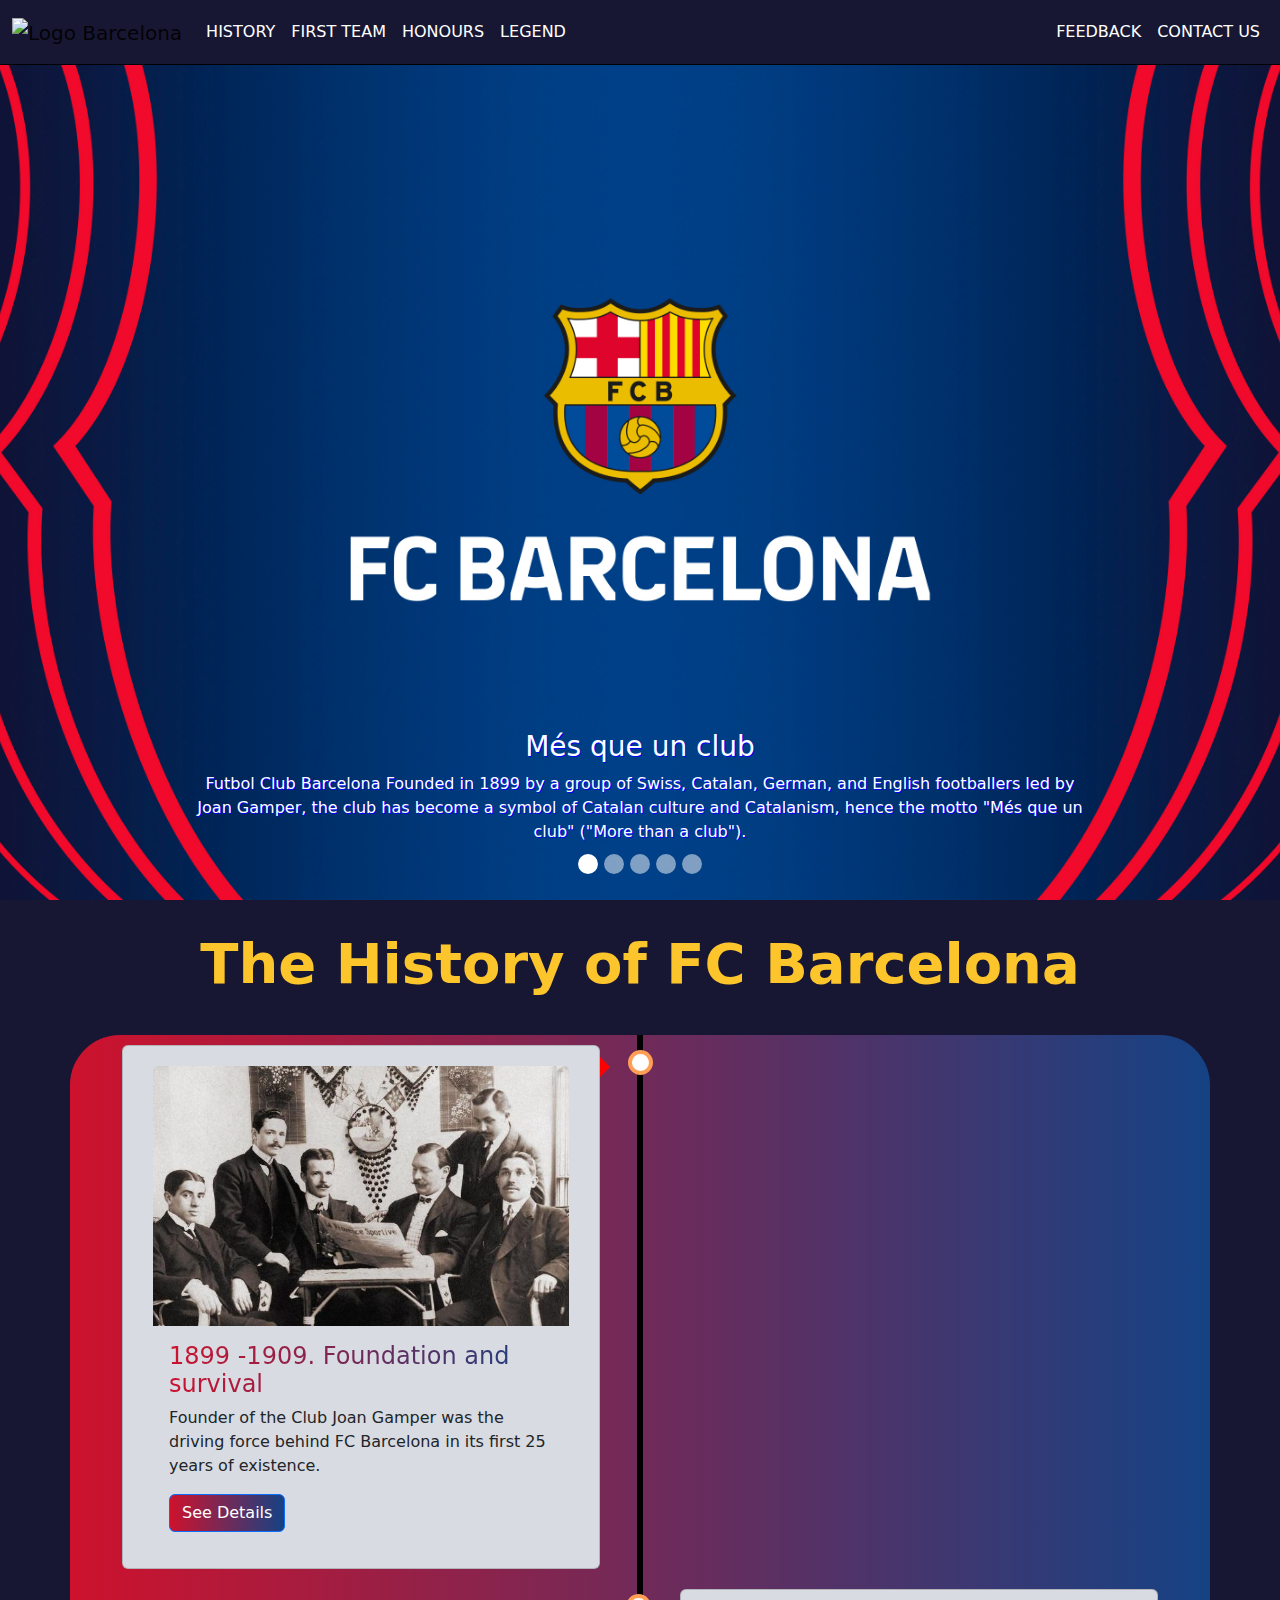
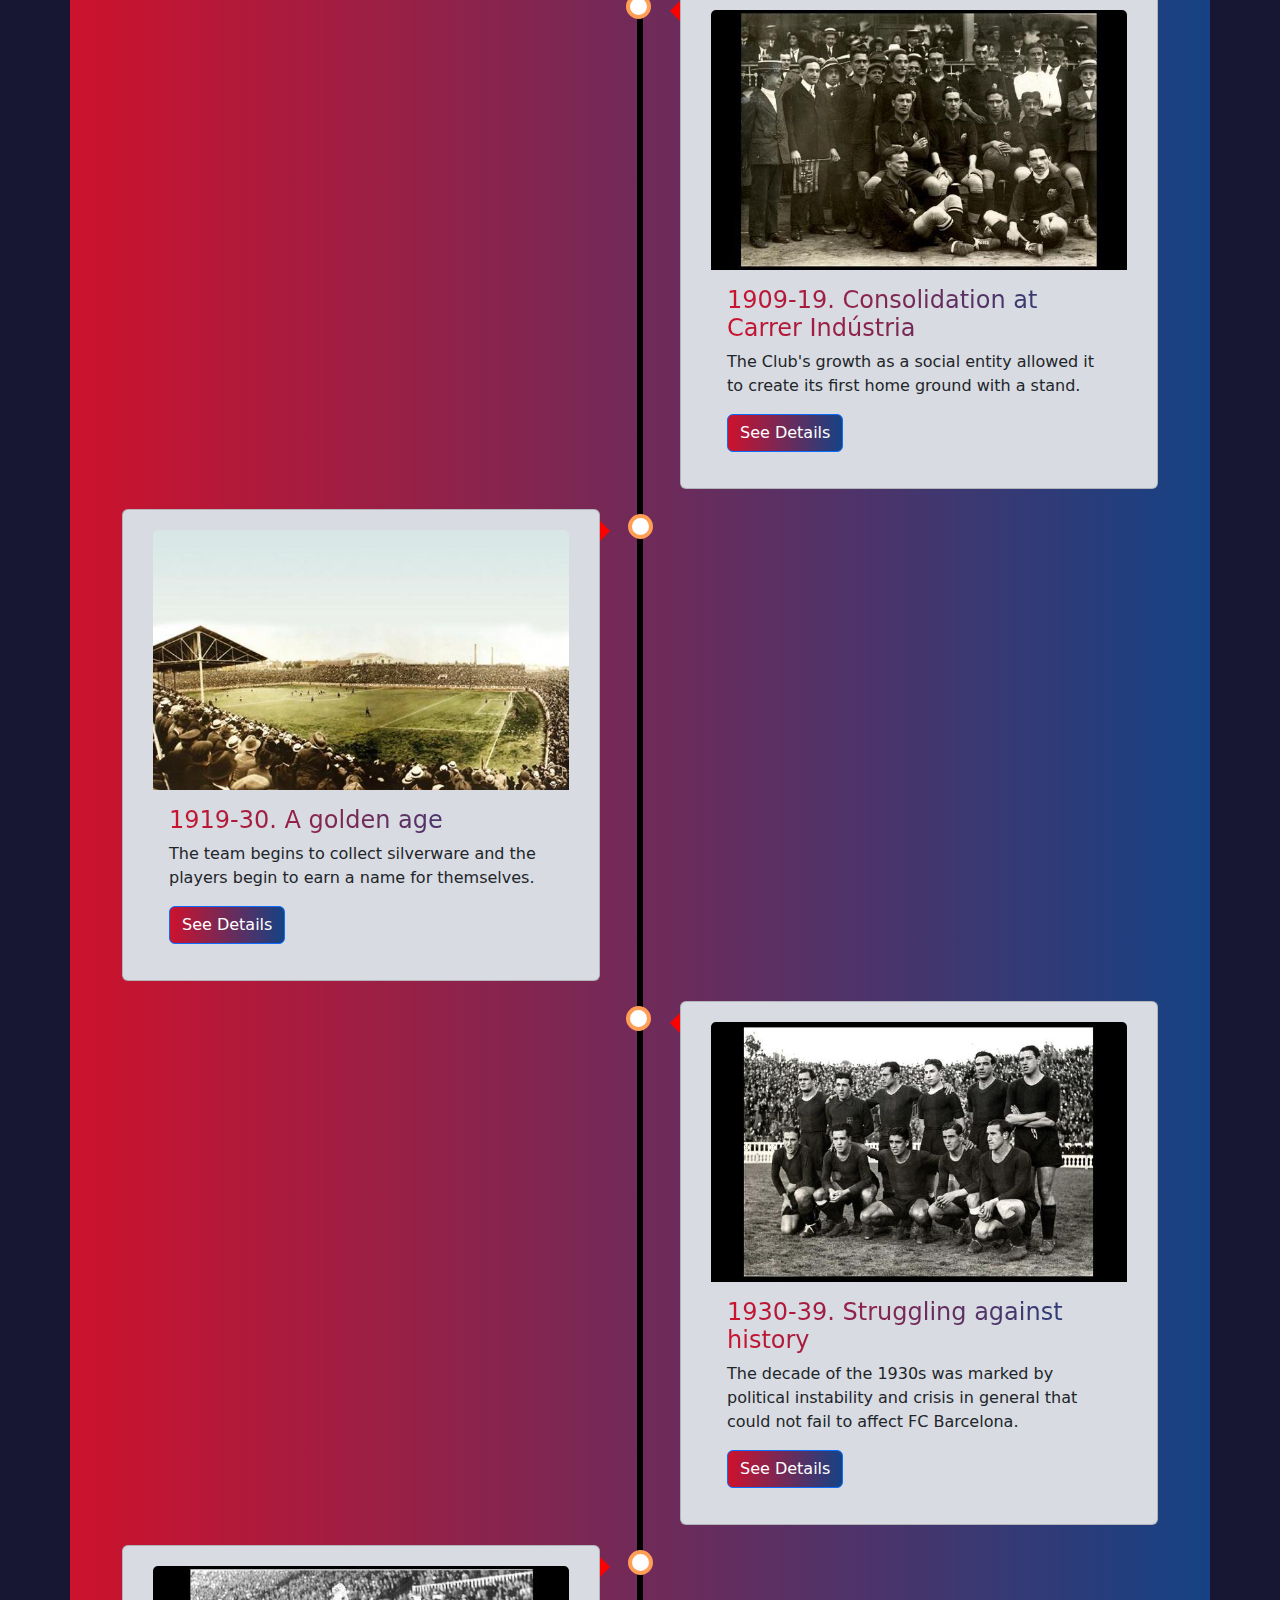
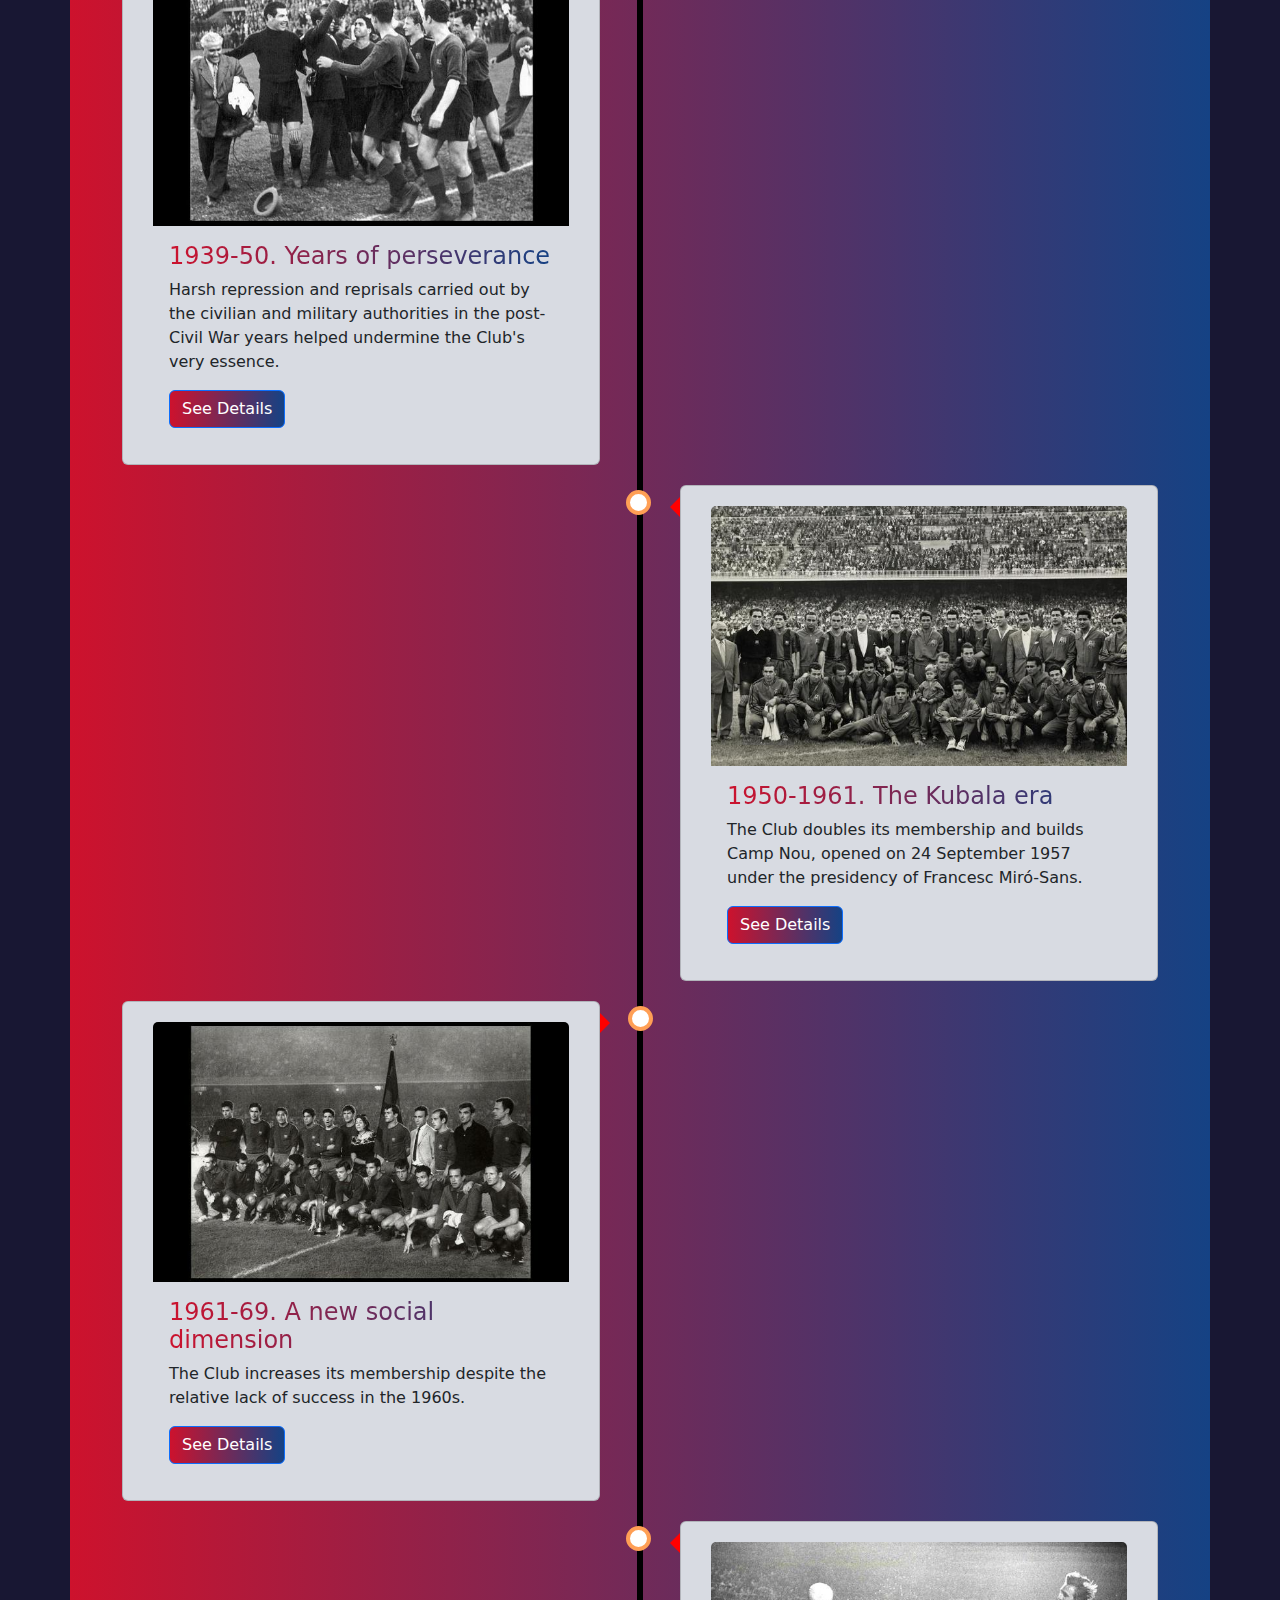
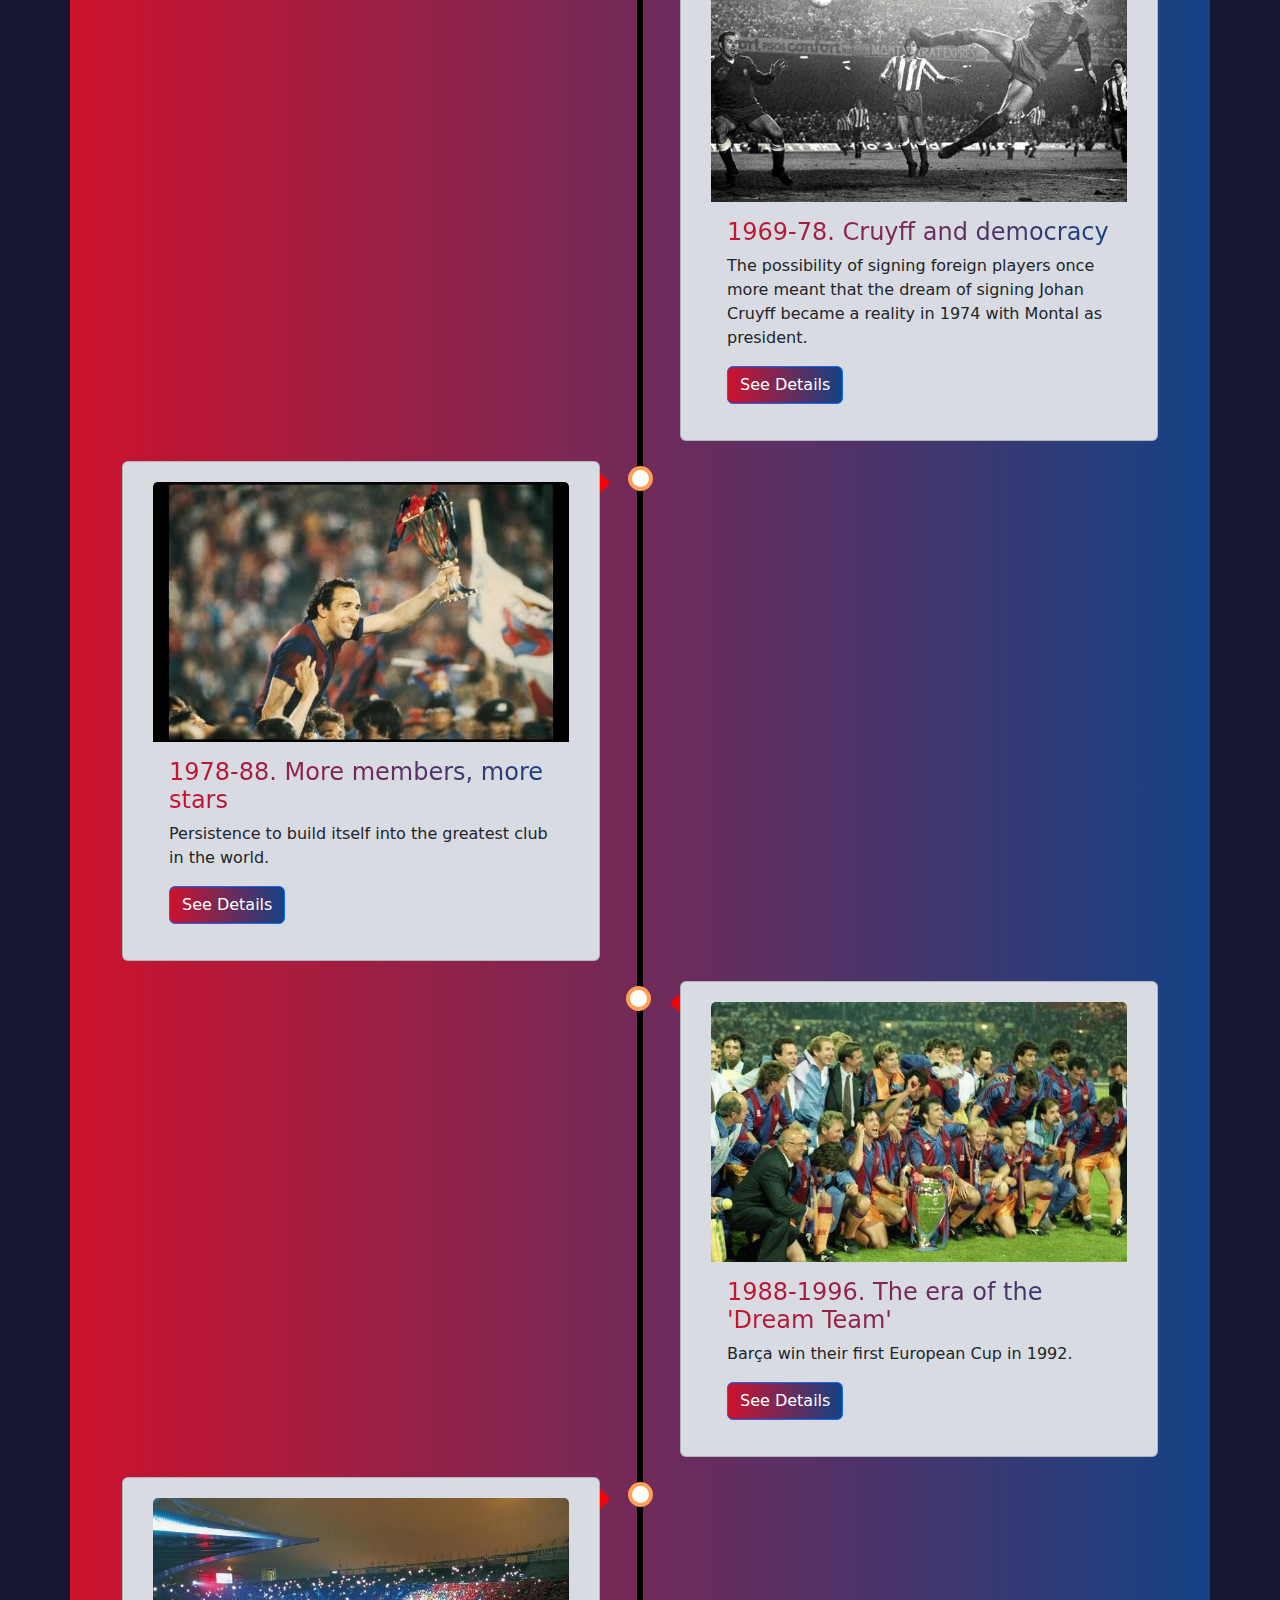
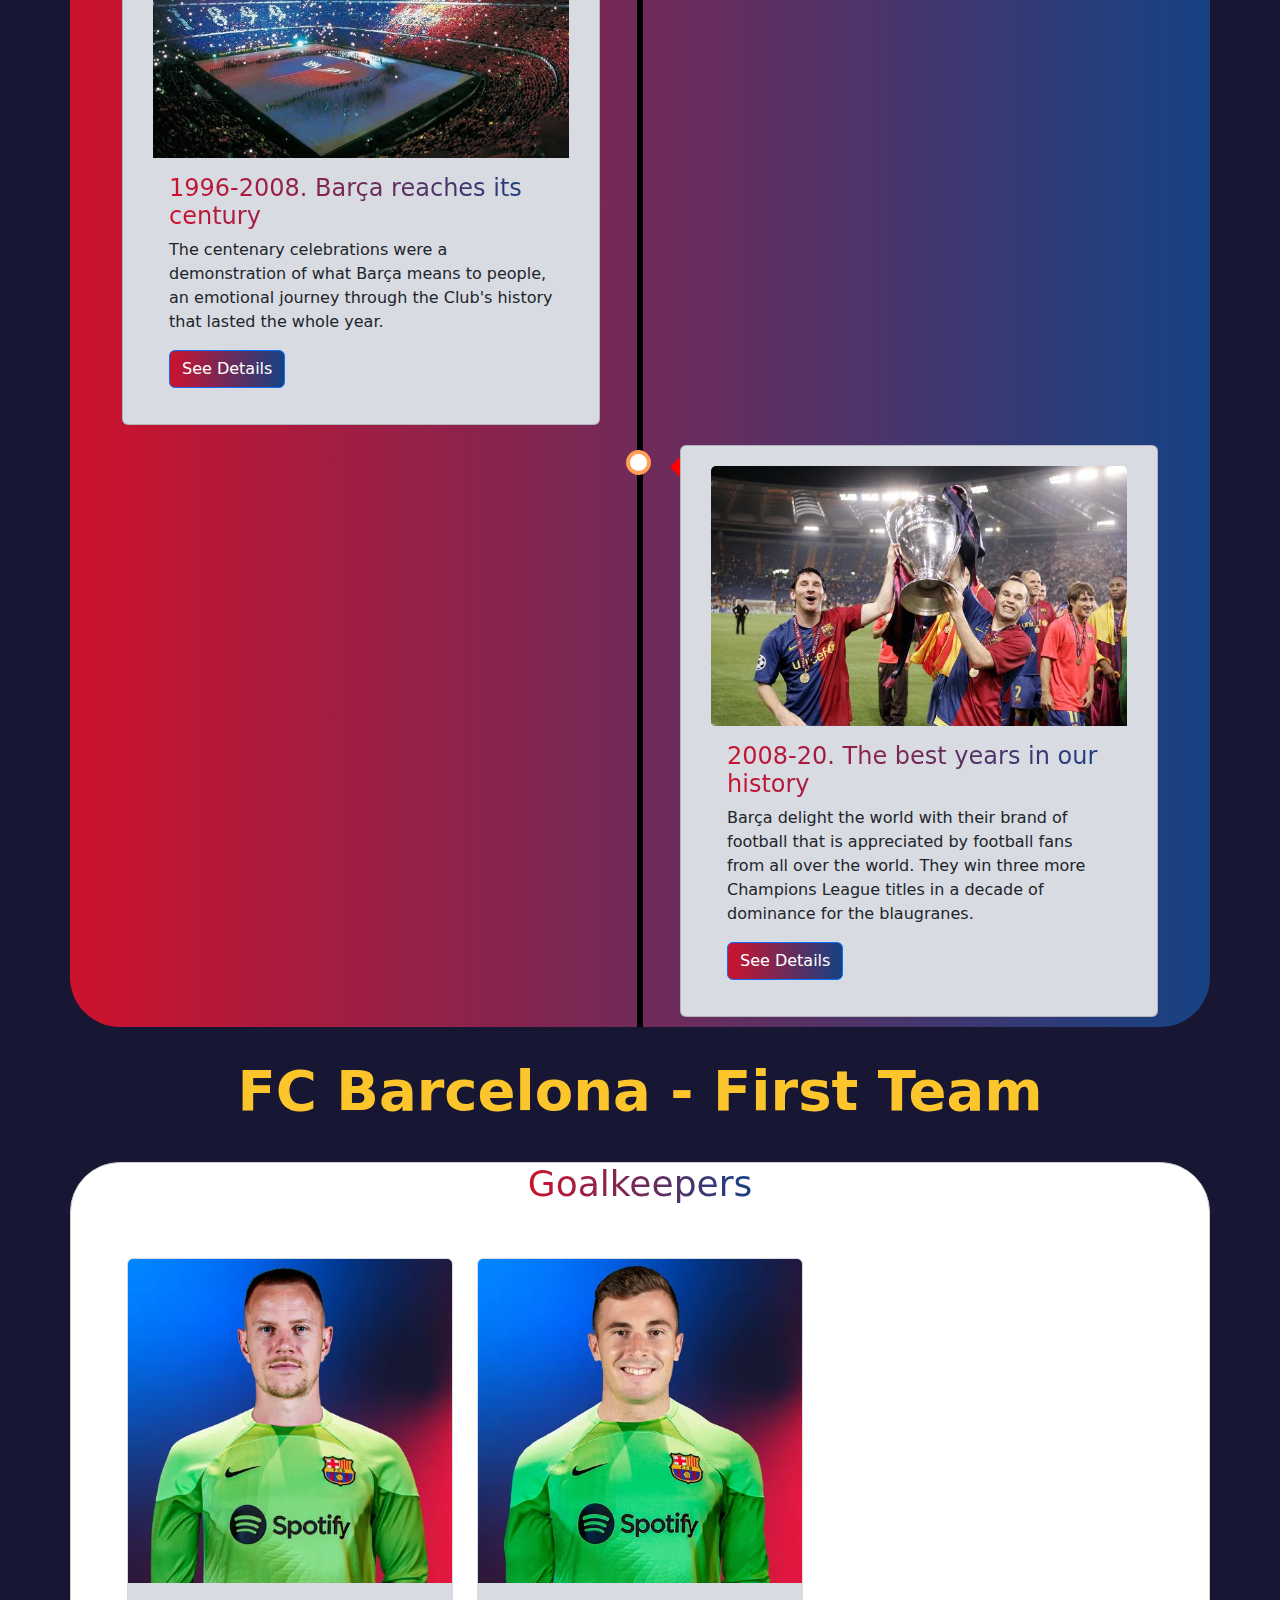
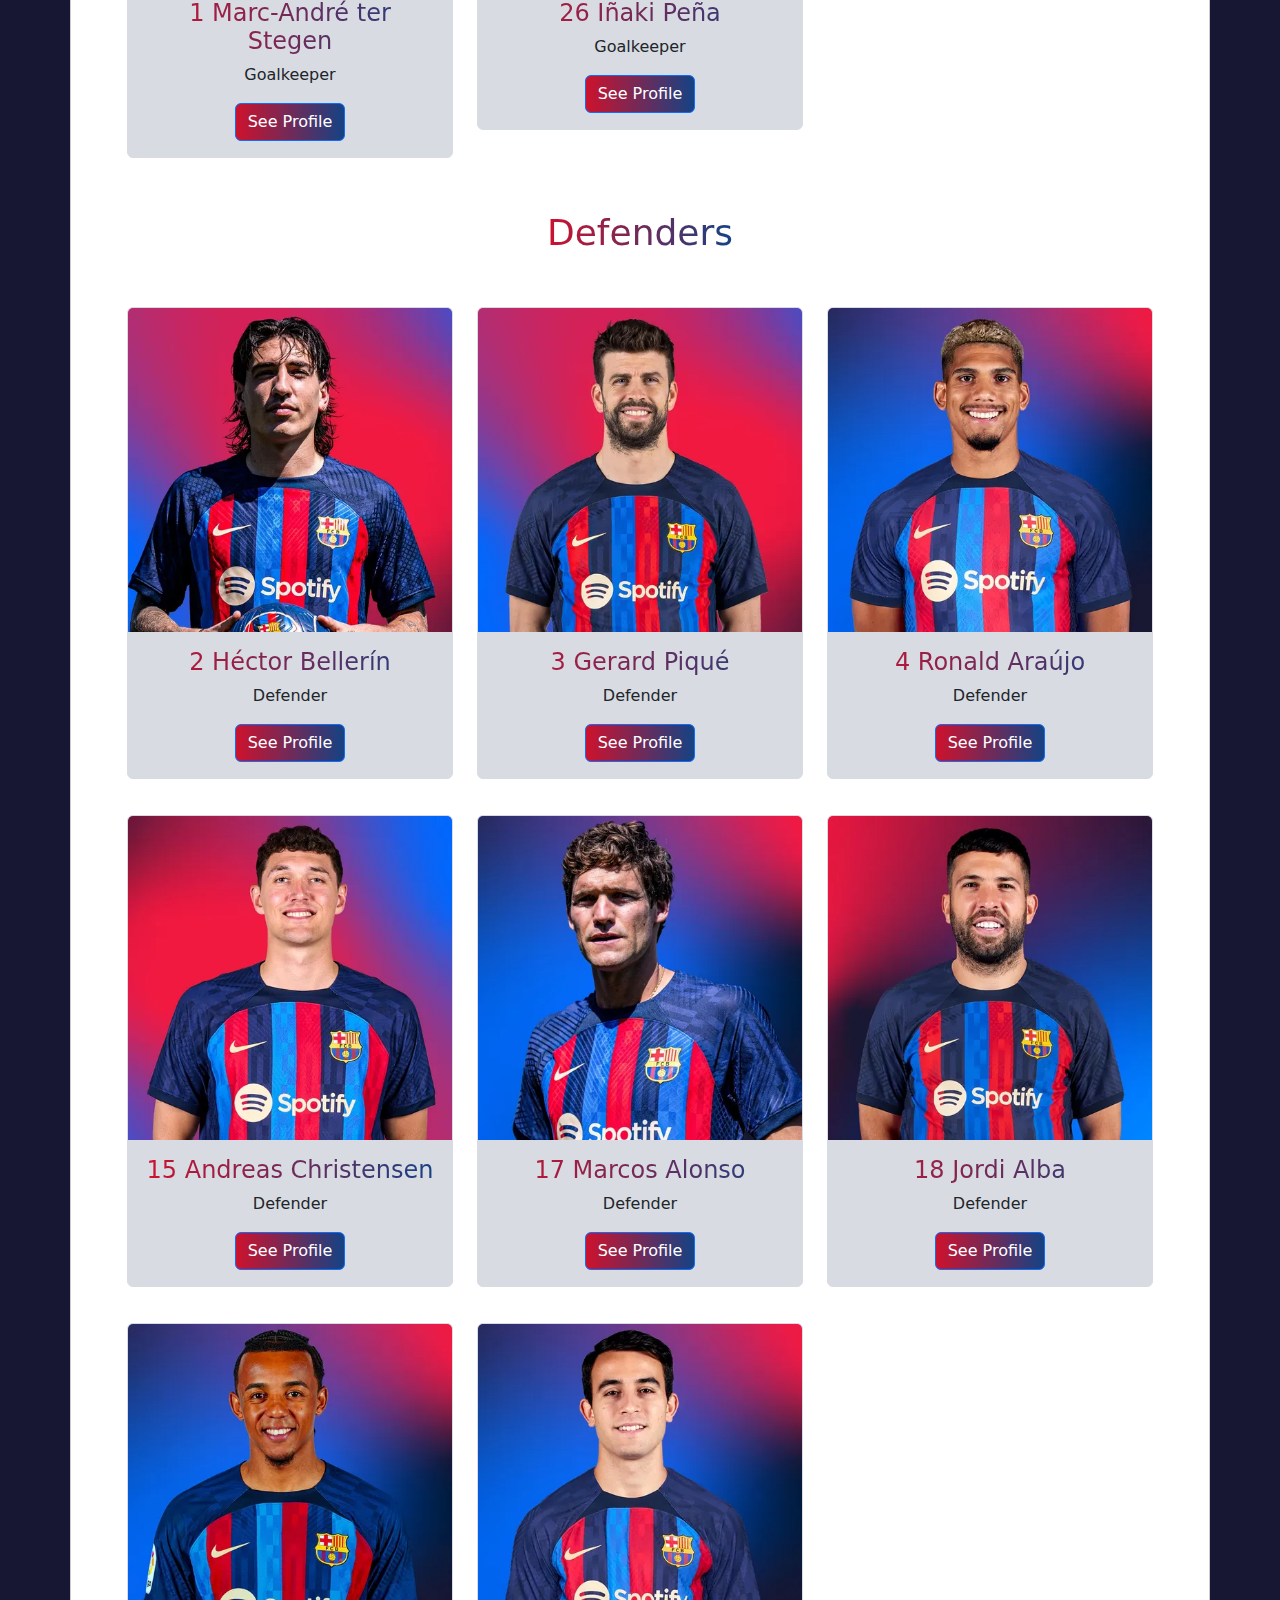
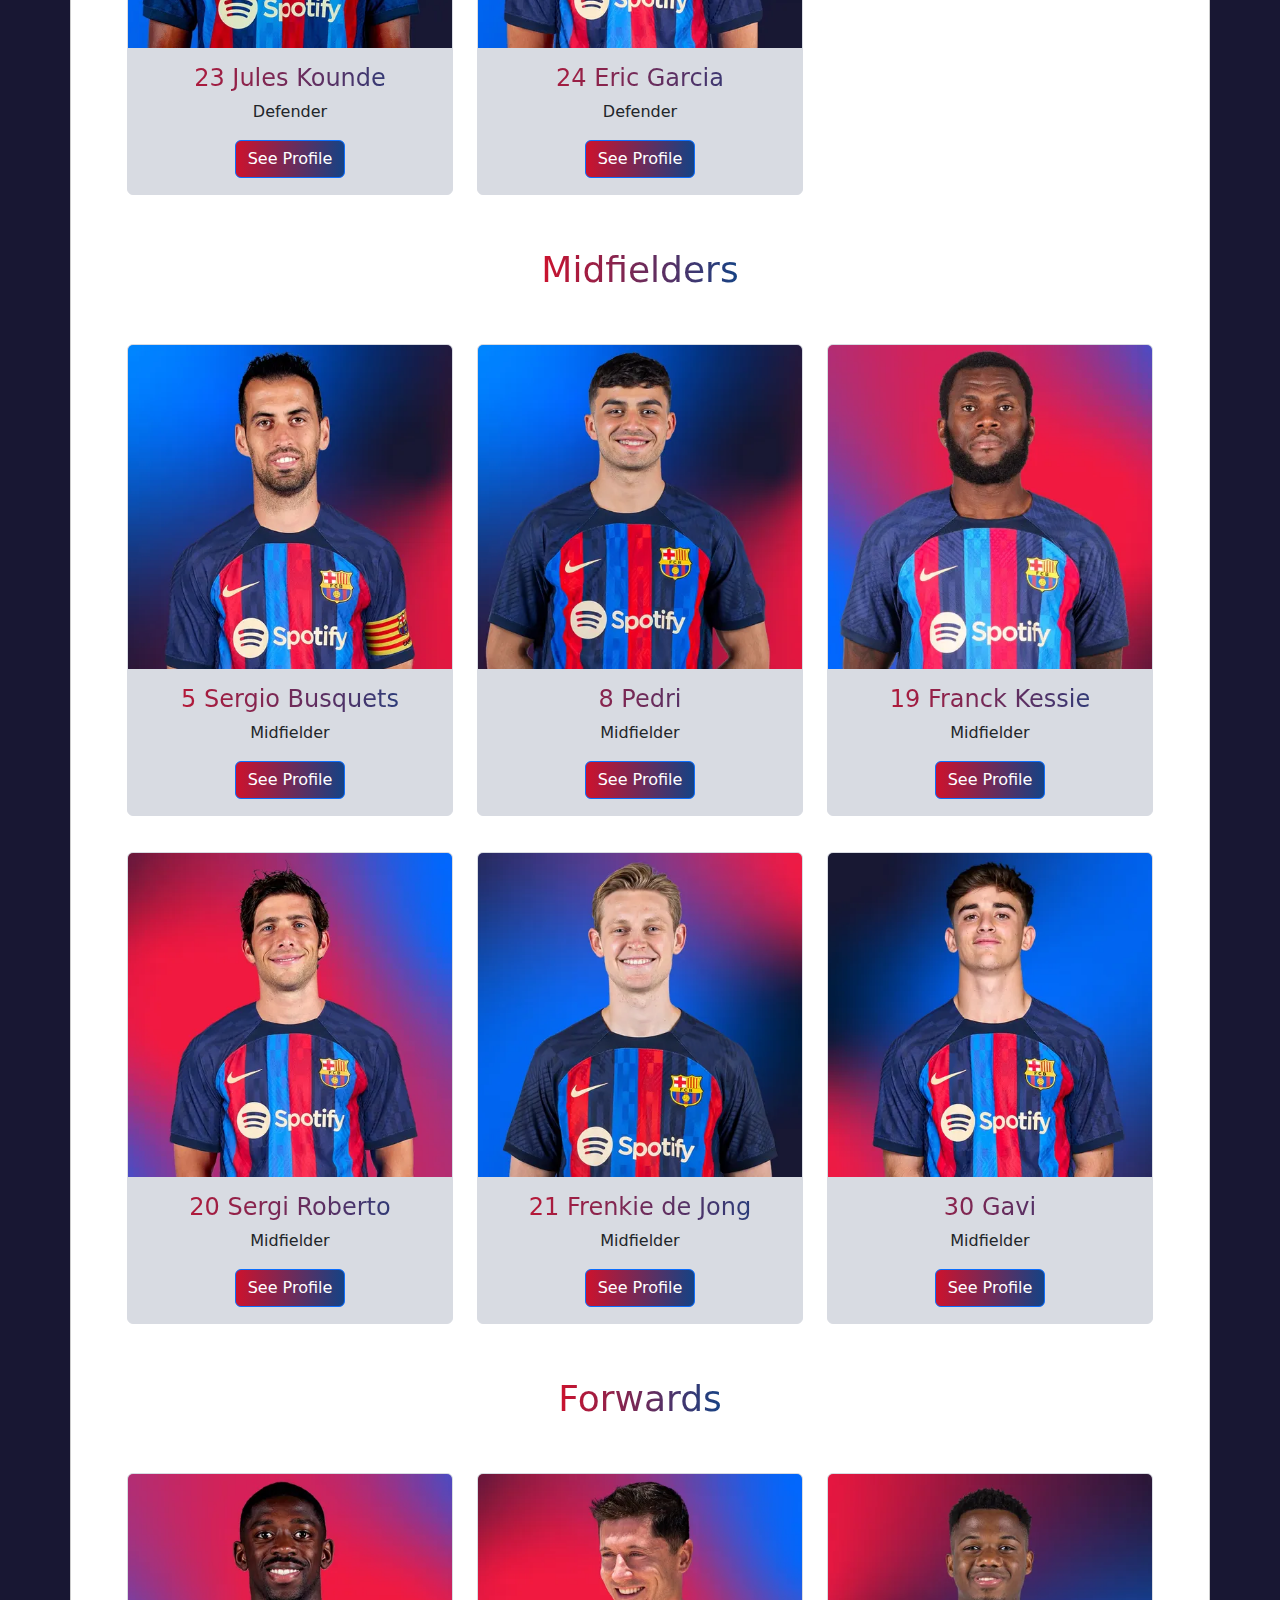
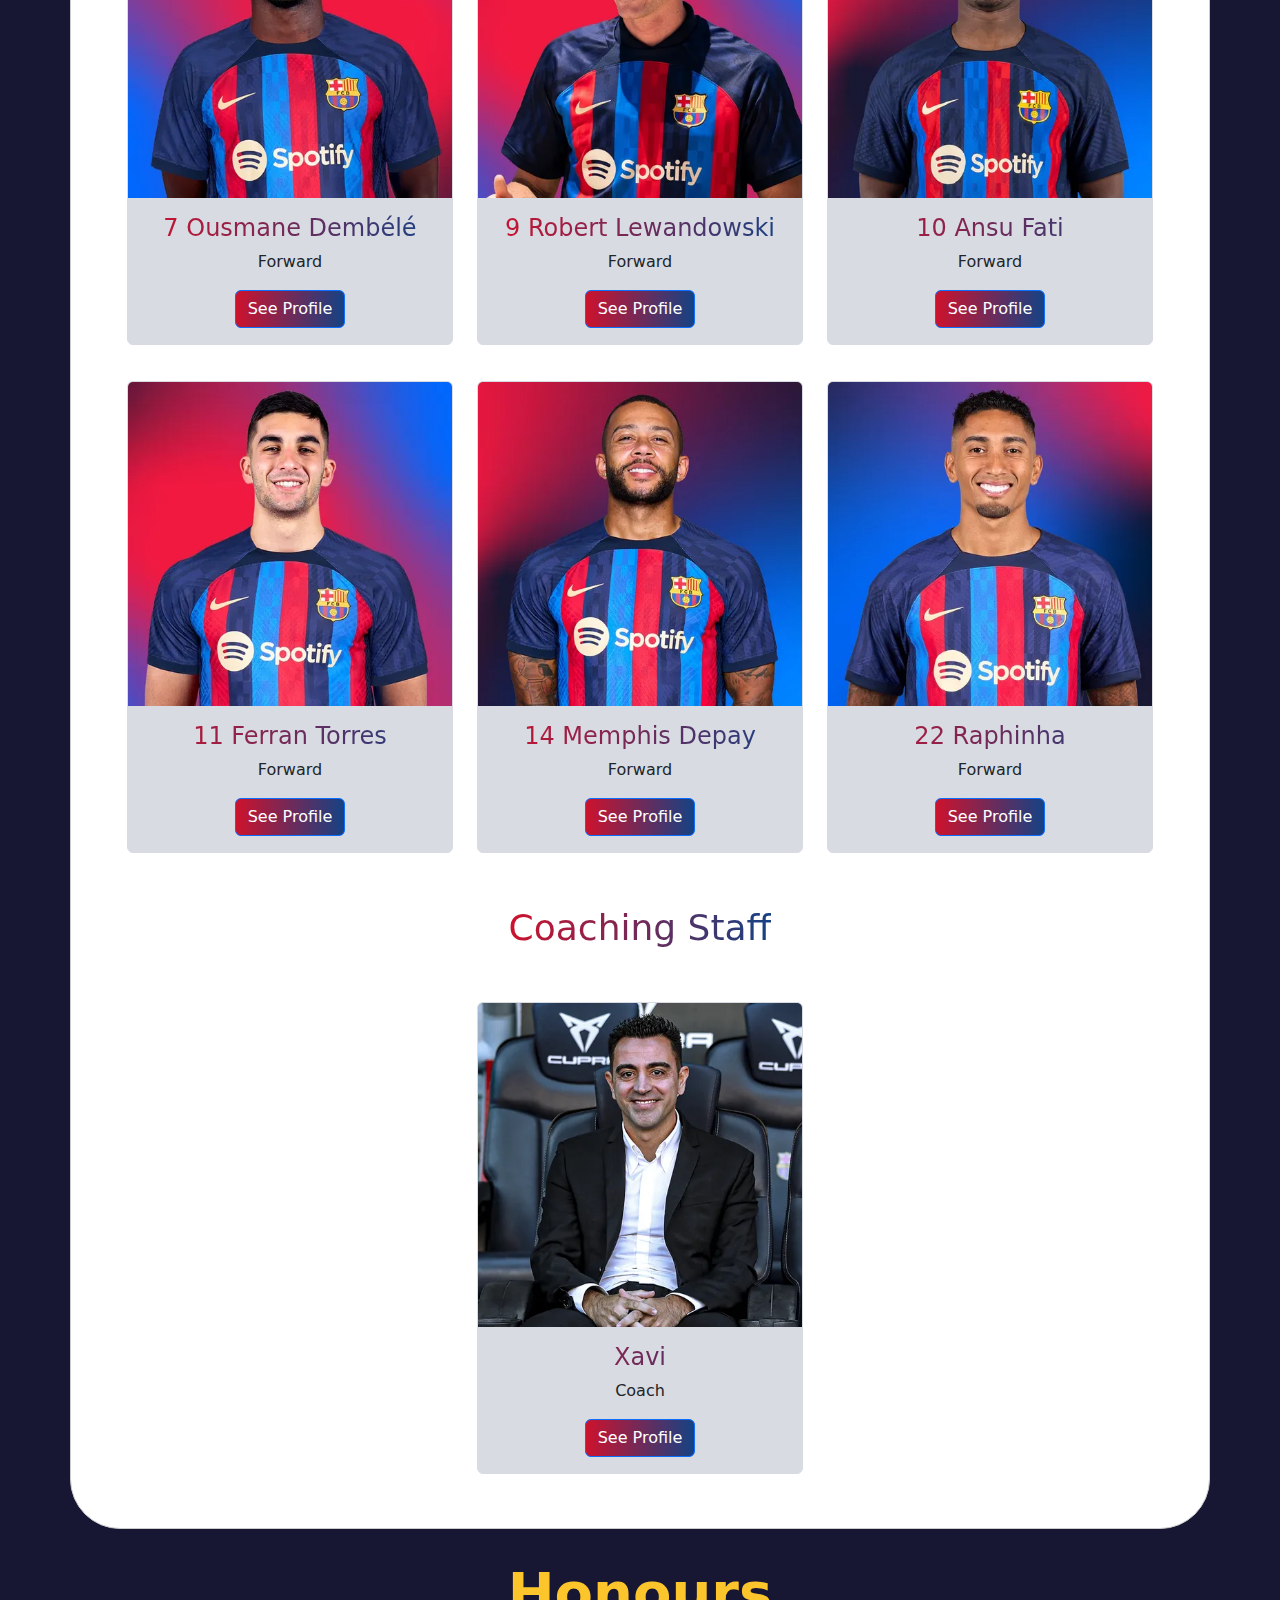
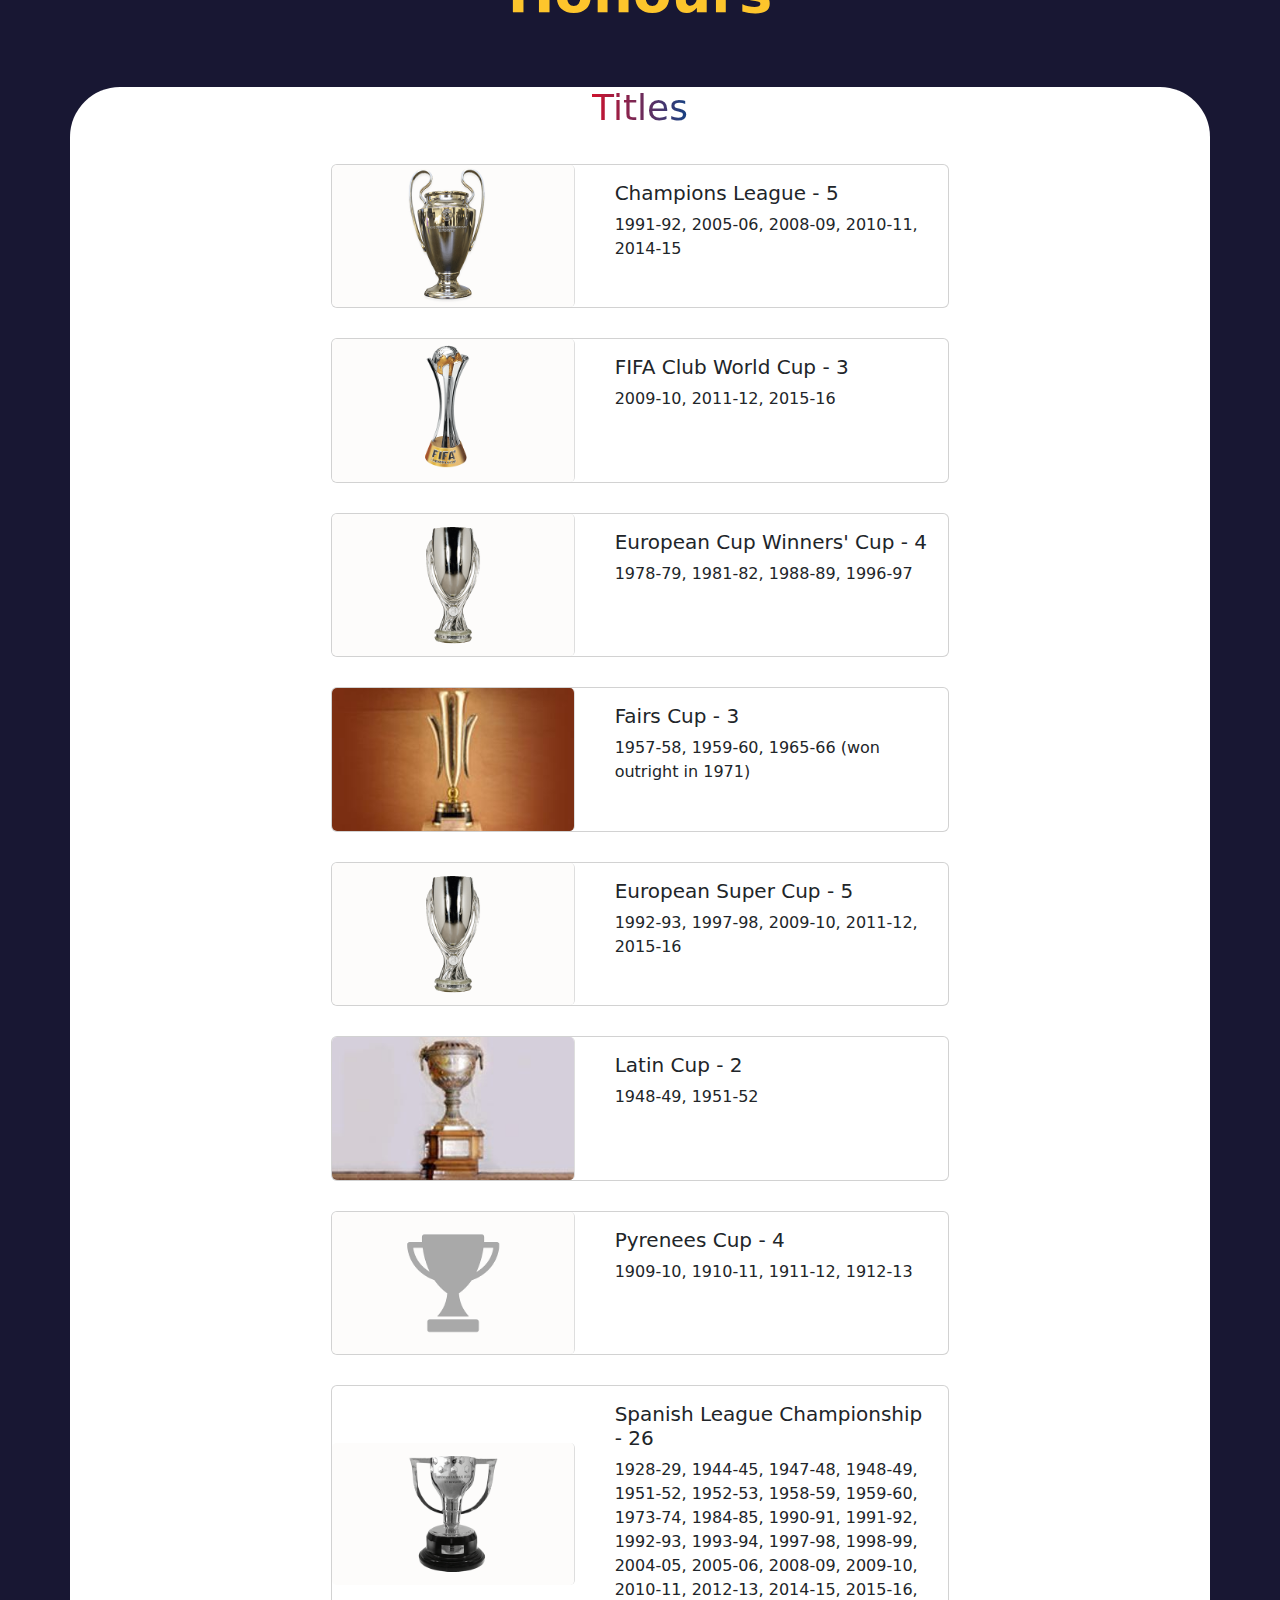
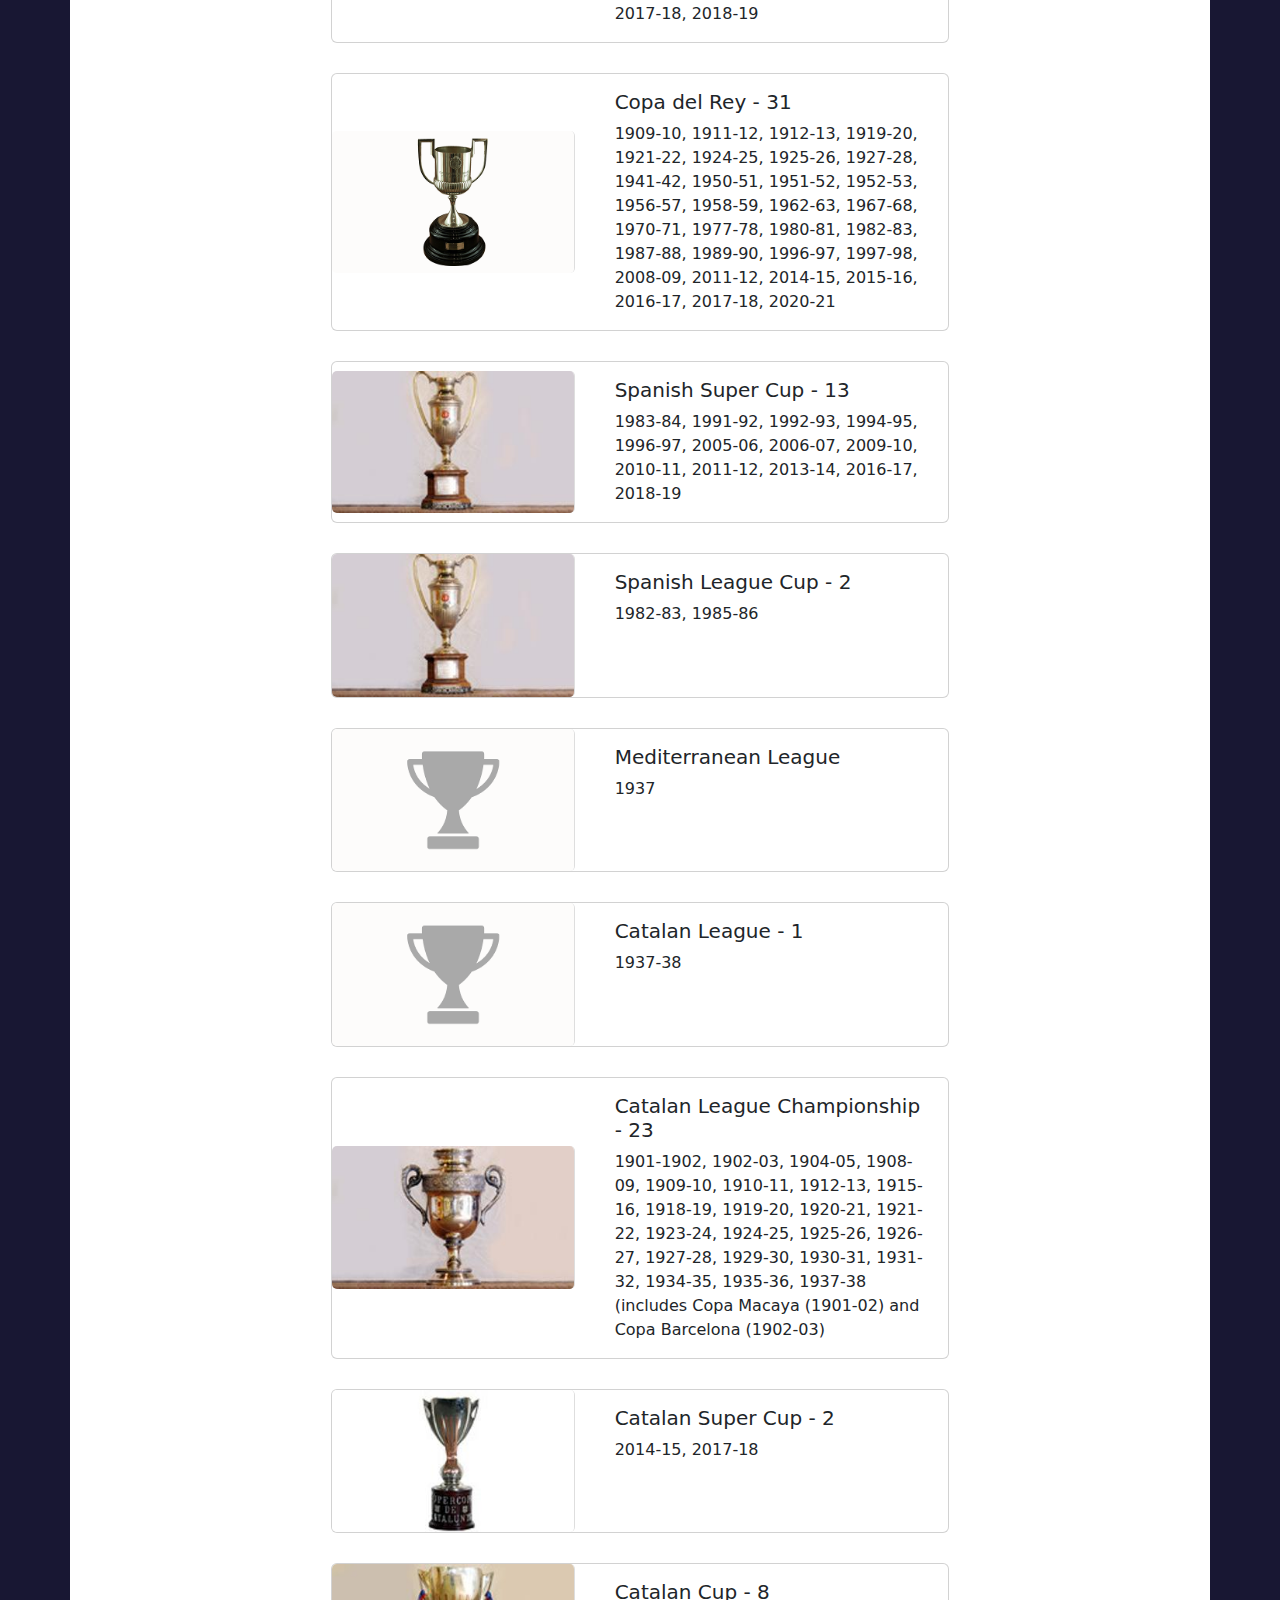
==== commit aab22077: "Fix bug" ====
--- a/index.html
+++ b/index.html
@@ -43,13 +43,10 @@
                             <li class="nav-item">
                                 <a href="#legend" class="nav-link">Legend</a>
                             </li>
-                            <li class="nav-item">
-                                <a href="" class="nav-link">Next Game</a>
-                            </li>
                         </ul>
                         <ul class="navbar-nav">
                             <li class="nav-item">
-                                <a href="" class="nav-link">About us</a>
+                                <a href="feedback.html" class="nav-link">Feedback</a>
                             </li>
                             <li class="nav-item">
                                 <a href="#contact" class="nav-link">Contact us</a>
@@ -133,10 +130,10 @@
         <div id="content">
             <!-- History -->
             <div id="history" class="container-fluid">
-                <h1 class="history-heading text-center wow fadeInDownBig">The History of FC Barcelona</h1>
+                <h1 class="history-heading text-center">The History of FC Barcelona</h1>
 
                 <div class="timeline container">
-                    <div data-wow-duration="3s" data-wow-delay="1s" class="timeline__item left wow bounceInLeft">
+                    <div  data--delay class="timeline__item left  ">
                         <div class="card timeline__item-content">
                             <img class="card-img-top" src="/assets/img/history/1.jpg" alt="Card image">
                             <div class="card-body">
@@ -150,7 +147,7 @@
                             </div>
                         </div>
                     </div>
-                    <div class="timeline__item right wow bounceInRight" data-wow-duration="3s">
+                    <div class="timeline__item right  " >
                         <div class="card timeline__item-content">
                             <img class="card-img-top" src="/assets/img/history/2.jpg" alt="Card image">
                             <div class="card-body">
@@ -165,7 +162,7 @@
                             </div>
                         </div>
                     </div>
-                    <div data-wow-duration="2s" class="timeline__item left wow bounceInLeft">
+                    <div  class="timeline__item left  ">
                         <div class="card timeline__item-content">
                             <img class="card-img-top" src="/assets/img/history/3.jpg" alt="Card image">
                             <div class="card-body">
@@ -179,7 +176,7 @@
                             </div>
                         </div>
                     </div>
-                    <div class="timeline__item right wow bounceInRight" data-wow-duration="3s">
+                    <div class="timeline__item right  " >
                         <div class="card timeline__item-content">
                             <img class="card-img-top" src="/assets/img/history/4.jpg" alt="Card image">
                             <div class="card-body">
@@ -193,7 +190,7 @@
                             </div>
                         </div>
                     </div>
-                    <div data-wow-duration="2s" class="timeline__item left wow bounceInLeft">
+                    <div  class="timeline__item left  ">
                         <div class="card timeline__item-content">
                             <img class="card-img-top" src="/assets/img/history/5.jpg" alt="Card image">
                             <div class="card-body">
@@ -210,7 +207,7 @@
                             </div>
                         </div>
                     </div>
-                    <div class="timeline__item right wow bounceInRight" data-wow-duration="3s">
+                    <div class="timeline__item right  " >
                         <div class="card timeline__item-content">
                             <img class="card-img-top" src="/assets/img/history/6.jpg" alt="Card image">
                             <div class="card-body">
@@ -224,7 +221,7 @@
                             </div>
                         </div>
                     </div>
-                    <div data-wow-duration="2s" class="timeline__item left wow bounceInLeft">
+                    <div  class="timeline__item left  ">
                         <div class="card timeline__item-content">
                             <img class="card-img-top" src="/assets/img/history/7.jpg" alt="Card image">
                             <div class="card-body">
@@ -238,7 +235,7 @@
                             </div>
                         </div>
                     </div>
-                    <div class="timeline__item right wow bounceInRight" data-wow-duration="3s">
+                    <div class="timeline__item right  " >
                         <div class="card timeline__item-content">
                             <img class="card-img-top" src="/assets/img/history/8.jpg" alt="Card image">
                             <div class="card-body">
@@ -253,7 +250,7 @@
                             </div>
                         </div>
                     </div>
-                    <div data-wow-duration="2s" class="timeline__item left wow bounceInLeft">
+                    <div  class="timeline__item left  ">
                         <div class="card timeline__item-content">
                             <img class="card-img-top" src="/assets/img/history/9.jpg" alt="Card image">
                             <div class="card-body">
@@ -267,7 +264,7 @@
                             </div>
                         </div>
                     </div>
-                    <div class="timeline__item right wow bounceInRight" data-wow-duration="3s">
+                    <div class="timeline__item right  " >
                         <div class="card timeline__item-content">
                             <img class="card-img-top" src="/assets/img/history/10.jpg" alt="Card image">
                             <div class="card-body">
@@ -279,7 +276,7 @@
                             </div>
                         </div>
                     </div>
-                    <div data-wow-duration="2s" class="timeline__item left wow bounceInLeft">
+                    <div  class="timeline__item left  ">
                         <div class="card timeline__item-content">
                             <img class="card-img-top" src="/assets/img/history/11.jpg" alt="Card image">
                             <div class="card-body">
@@ -295,7 +292,7 @@
                             </div>
                         </div>
                     </div>
-                    <div class="timeline__item right wow bounceInRight" data-wow-duration="3s">
+                    <div class="timeline__item right  " >
                         <div class="card timeline__item-content">
                             <img class="card-img-top" src="/assets/img/history/12.jpg" alt="Card image">
                             <div class="card-body">
@@ -316,14 +313,14 @@
             </div>
 
             <div id="firstteam" class="container-fluid team-wrap">
-                <h1 class="team-heading text-center wow fadeInDownBig">FC Barcelona - First Team</h1>
+                <h1 class="team-heading text-center  ">FC Barcelona - First Team</h1>
                 <div class="first-team container">
                     <div class="team-list">
                         <div class="team-list__item">
-                            <h3 class="team-list__label gradient-text wow fadeInLeft">Goalkeepers</h3>
+                            <h3 class="team-list__label gradient-text  ">Goalkeepers</h3>
                             <div class="row justify-content-center">
-                                <div data-wow-delay="1s"
-                                    class="col-md-4 team-list__item-body wow bounceIn d-flex justify-content-center">
+                                <div data--delay
+                                    class="col-md-4 team-list__item-body   d-flex justify-content-center">
                                     <div class="card card-player">
                                         <img class="card-img-top" src="/assets/img/player/jugador_fitxa-ter_stegen.webp"
                                             alt="Card image">
@@ -336,7 +333,7 @@
                                         </div>
                                     </div>
                                 </div>
-                                <div data-wow-delay="1s" class="col-md-4 team-list__item-body wow bounceIn">
+                                <div data--delay class="col-md-4 team-list__item-body  ">
                                     <div class="card card-player">
                                         <img class="card-img-top" src="/assets/img/player/jugador_fitxa-inaki_pena.webp"
                                             alt="Card image">
@@ -349,14 +346,14 @@
                                         </div>
                                     </div>
                                 </div>
-                                <div data-wow-delay="1s" class="col-md-4 team-list__item-body wow bounceIn"></div>
+                                <div data--delay class="col-md-4 team-list__item-body  "></div>
                             </div>
                         </div>
 
                         <div class="team-list__item">
-                            <h3 class="team-list__label gradient-text wow fadeInLeft">Defenders</h3>
+                            <h3 class="team-list__label gradient-text  ">Defenders</h3>
                             <div class="row justify-content-center">
-                                <div data-wow-delay="1s" class="col-md-4 team-list__item-body wow bounceIn">
+                                <div data--delay class="col-md-4 team-list__item-body  ">
                                     <div class="card card-player">
                                         <img class="card-img-top" src="/assets/img/player/jugador_fitxa-bellerin.webp"
                                             alt="Card image">
@@ -369,7 +366,7 @@
                                         </div>
                                     </div>
                                 </div>
-                                <div data-wow-delay="1s" class="col-md-4 team-list__item-body wow bounceIn">
+                                <div data--delay class="col-md-4 team-list__item-body  ">
                                     <div class="card card-player">
                                         <img class="card-img-top" src="/assets/img/player/jugador_fitxa-pique.webp"
                                             alt="Card image">
@@ -382,7 +379,7 @@
                                         </div>
                                     </div>
                                 </div>
-                                <div data-wow-delay="1s" class="col-md-4 team-list__item-body wow bounceIn">
+                                <div data--delay class="col-md-4 team-list__item-body  ">
                                     <div class="card card-player">
                                         <img class="card-img-top" src="/assets/img/player/jugador_fitxa-araujo.webp"
                                             alt="Card image">
@@ -395,7 +392,7 @@
                                         </div>
                                     </div>
                                 </div>
-                                <div data-wow-delay="1s" class="col-md-4 team-list__item-body wow bounceIn">
+                                <div data--delay class="col-md-4 team-list__item-body  ">
                                     <div class="card card-player">
                                         <img class="card-img-top"
                                             src="/assets/img/player/jugador_fitxa-christensen.webp" alt="Card image">
@@ -408,7 +405,7 @@
                                         </div>
                                     </div>
                                 </div>
-                                <div data-wow-delay="1s" class="col-md-4 team-list__item-body wow bounceIn">
+                                <div data--delay class="col-md-4 team-list__item-body  ">
                                     <div class="card card-player">
                                         <img class="card-img-top" src="/assets/img/player/jugador_fitxa-marcos_a.webp"
                                             alt="Card image">
@@ -421,7 +418,7 @@
                                         </div>
                                     </div>
                                 </div>
-                                <div data-wow-delay="1s" class="col-md-4 team-list__item-body wow bounceIn">
+                                <div data--delay class="col-md-4 team-list__item-body  ">
                                     <div class="card card-player">
                                         <img class="card-img-top" src="/assets/img/player/jugador_fitxa-jordi_alba.webp"
                                             alt="Card image">
@@ -434,7 +431,7 @@
                                         </div>
                                     </div>
                                 </div>
-                                <div data-wow-delay="1s" class="col-md-4 team-list__item-body wow bounceIn">
+                                <div data--delay class="col-md-4 team-list__item-body  ">
                                     <div class="card card-player">
                                         <img class="card-img-top" src="/assets/img/player/jugador_fitxa-kounde.webp"
                                             alt="Card image">
@@ -447,7 +444,7 @@
                                         </div>
                                     </div>
                                 </div>
-                                <div data-wow-delay="1s" class="col-md-4 team-list__item-body wow bounceIn">
+                                <div data--delay class="col-md-4 team-list__item-body  ">
                                     <div class="card card-player">
                                         <img class="card-img-top" src="/assets/img/player/jugador_fitxa-eric.webp"
                                             alt="Card image">
@@ -460,14 +457,14 @@
                                         </div>
                                     </div>
                                 </div>
-                                <div data-wow-delay="1s" class="col-md-4 team-list__item-body wow bounceIn"></div>
+                                <div data--delay class="col-md-4 team-list__item-body  "></div>
 
                             </div>
                         </div>
                         <div class="team-list__item">
-                            <h3 class="team-list__label gradient-text wow fadeInLeft">Midfielders</h3>
+                            <h3 class="team-list__label gradient-text  ">Midfielders</h3>
                             <div class="row justify-content-center">
-                                <div data-wow-delay="1s" class="col-md-4 team-list__item-body wow bounceIn">
+                                <div data--delay class="col-md-4 team-list__item-body  ">
                                     <div class="card card-player">
                                         <img class="card-img-top" src="/assets/img/player/jugador_fitxa-sergio.webp"
                                             alt="Card image">
@@ -480,7 +477,7 @@
                                         </div>
                                     </div>
                                 </div>
-                                <div data-wow-delay="1s" class="col-md-4 team-list__item-body wow bounceIn">
+                                <div data--delay class="col-md-4 team-list__item-body  ">
                                     <div class="card card-player">
                                         <img class="card-img-top" src="/assets/img/player/jugador_fitxa-pedri.webp"
                                             alt="Card image">
@@ -493,7 +490,7 @@
                                         </div>
                                     </div>
                                 </div>
-                                <div data-wow-delay="1s" class="col-md-4 team-list__item-body wow bounceIn">
+                                <div data--delay class="col-md-4 team-list__item-body  ">
                                     <div class="card card-player">
                                         <img class="card-img-top" src="/assets/img/player/jugador_fitxa-kessie.webp"
                                             alt="Card image">
@@ -506,7 +503,7 @@
                                         </div>
                                     </div>
                                 </div>
-                                <div data-wow-delay="1s" class="col-md-4 team-list__item-body wow bounceIn">
+                                <div data--delay class="col-md-4 team-list__item-body  ">
                                     <div class="card card-player">
                                         <img class="card-img-top" src="/assets/img/player/jugador_fitxa-s_roberto.webp"
                                             alt="Card image">
@@ -519,7 +516,7 @@
                                         </div>
                                     </div>
                                 </div>
-                                <div data-wow-delay="1s" class="col-md-4 team-list__item-body wow bounceIn">
+                                <div data--delay class="col-md-4 team-list__item-body  ">
                                     <div class="card card-player">
                                         <img class="card-img-top" src="/assets/img/player/jugador_fitxa-frenkie.webp"
                                             alt="Card image">
@@ -532,7 +529,7 @@
                                         </div>
                                     </div>
                                 </div>
-                                <div data-wow-delay="1s" class="col-md-4 team-list__item-body wow bounceIn">
+                                <div data--delay class="col-md-4 team-list__item-body  ">
                                     <div class="card card-player">
                                         <img class="card-img-top" src="/assets/img/player/jugador_fitxa-gavi.webp"
                                             alt="Card image">
@@ -550,9 +547,9 @@
                         </div>
 
                         <div class="team-list__item">
-                            <h3 class="team-list__label gradient-text wow fadeInLeft">Forwards</h3>
+                            <h3 class="team-list__label gradient-text  ">Forwards</h3>
                             <div class="row justify-content-center">
-                                <div data-wow-delay="1s" class="col-md-4 team-list__item-body wow bounceIn">
+                                <div data--delay class="col-md-4 team-list__item-body  ">
                                     <div class="card card-player">
                                         <img class="card-img-top" src="/assets/img/player/jugador_fitxa-dembele.webp"
                                             alt="Card image">
@@ -565,7 +562,7 @@
                                         </div>
                                     </div>
                                 </div>
-                                <div data-wow-delay="1s" class="col-md-4 team-list__item-body wow bounceIn">
+                                <div data--delay class="col-md-4 team-list__item-body  ">
                                     <div class="card card-player">
                                         <img class="card-img-top" src="/assets/img/player/jugador_fitxa-lewan.webp"
                                             alt="Card image">
@@ -578,7 +575,7 @@
                                         </div>
                                     </div>
                                 </div>
-                                <div data-wow-delay="1s" class="col-md-4 team-list__item-body wow bounceIn">
+                                <div data--delay class="col-md-4 team-list__item-body  ">
                                     <div class="card card-player">
                                         <img class="card-img-top" src="/assets/img/player/jugador_fitxa-ansu.webp"
                                             alt="Card image">
@@ -591,7 +588,7 @@
                                         </div>
                                     </div>
                                 </div>
-                                <div data-wow-delay="1s" class="col-md-4 team-list__item-body wow bounceIn">
+                                <div data--delay class="col-md-4 team-list__item-body  ">
                                     <div class="card card-player">
                                         <img class="card-img-top" src="/assets/img/player/jugador_fitxa-ferran.webp"
                                             alt="Card image">
@@ -604,7 +601,7 @@
                                         </div>
                                     </div>
                                 </div>
-                                <div data-wow-delay="1s" class="col-md-4 team-list__item-body wow bounceIn">
+                                <div data--delay class="col-md-4 team-list__item-body  ">
                                     <div class="card card-player">
                                         <img class="card-img-top" src="/assets/img/player/jugador_fitxa-memphis.webp"
                                             alt="Card image">
@@ -617,7 +614,7 @@
                                         </div>
                                     </div>
                                 </div>
-                                <div data-wow-delay="1s" class="col-md-4 team-list__item-body wow bounceIn">
+                                <div data--delay class="col-md-4 team-list__item-body  ">
                                     <div class="card card-player">
                                         <img class="card-img-top" src="/assets/img/player/jugador_fitxa-raphinha.webp"
                                             alt="Card image">
@@ -634,9 +631,9 @@
                         </div>
 
                         <div class="team-list__item">
-                            <h3 class="team-list__label gradient-text wow fadeInLeft">Coaching Staff</h3>
+                            <h3 class="team-list__label gradient-text  ">Coaching Staff</h3>
                             <div class="row justify-content-center">
-                                <div data-wow-delay="1s" class="col-md-4 team-list__item-body wow bounceIn">
+                                <div data--delay class="col-md-4 team-list__item-body  ">
                                     <div class="card card-player">
                                         <img class="card-img-top" src="/assets/img/player/1200x750-xavi.webp"
                                             alt="Card image">
@@ -656,15 +653,15 @@
             </div>
 
             <div id="honours" class="container-fluid">
-                <h1 class="honours-heading text-center  wow fadeInDownBig">
+                <h1 class="honours-heading text-center   ">
                     Honours
                 </h1>
 
                 <div class="honours-wrap container">
-                    <h3 class="honours-intro__label  gradient-text wow fadeInLeft">Titles</h3>
+                    <h3 class="honours-intro__label  gradient-text  ">Titles</h3>
                     <div class="honours-wrap d-flex justify-content-center align-items-start">
                         <div class="card ">
-                            <div class="row honours-item wow lightSpeedIn" data-wow-delay="1s">
+                            <div class="row honours-item " data--delay>
                                 <div class="col-md-5 align-items-center d-flex">
                                     <img class="card-img honours-item__img"
                                         src="/assets/img/Honours/Champions-League.png" alt="Champion League">
@@ -683,7 +680,7 @@
                     </div>
                     <div class="honours-wrap d-flex justify-content-center align-items-start">
                         <div class="card ">
-                            <div class="row honours-item wow lightSpeedIn" data-wow-delay="1s">
+                            <div class="row honours-item " data--delay>
                                 <div class="col-md-5 align-items-center d-flex">
                                     <img class="card-img honours-item__img"
                                         src="/assets/img/Honours/Fifa-Club-World-Cup.png" alt="Champion League">
@@ -702,7 +699,7 @@
                     </div>
                     <div class="honours-wrap d-flex justify-content-center align-items-start">
                         <div class="card ">
-                            <div class="row honours-item wow lightSpeedIn" data-wow-delay="1s">
+                            <div class="row honours-item " data--delay>
                                 <div class="col-md-5 align-items-center d-flex">
                                     <img class="card-img honours-item__img"
                                         src="/assets/img/Honours/European-Super-Cup.png" alt="Champion League">
@@ -721,7 +718,7 @@
                     </div>
                     <div class="honours-wrap d-flex justify-content-center align-items-start">
                         <div class="card ">
-                            <div class="row honours-item wow lightSpeedIn" data-wow-delay="1s">
+                            <div class="row honours-item " data--delay>
                                 <div class="col-md-5 align-items-center d-flex">
                                     <img class="card-img honours-item__img" src="/assets/img/Honours/Copa-de-Fires.jpg"
                                         alt="Champion League">
@@ -740,7 +737,7 @@
                     </div>
                     <div class="honours-wrap d-flex justify-content-center align-items-start">
                         <div class="card ">
-                            <div class="row honours-item wow lightSpeedIn" data-wow-delay="1s">
+                            <div class="row honours-item " data--delay>
                                 <div class="col-md-5 align-items-center d-flex">
                                     <img class="card-img honours-item__img"
                                         src="/assets/img/Honours/European-Super-Cup.png" alt="Champion League">
@@ -759,7 +756,7 @@
                     </div>
                     <div class="honours-wrap d-flex justify-content-center align-items-start">
                         <div class="card ">
-                            <div class="row honours-item wow lightSpeedIn" data-wow-delay="1s">
+                            <div class="row honours-item " data--delay>
                                 <div class="col-md-5 align-items-center d-flex">
                                     <img class="card-img honours-item__img" src="/assets/img/Honours/Copa-Llatina.jpg"
                                         alt="Champion League">
@@ -778,7 +775,7 @@
                     </div>
                     <div class="honours-wrap d-flex justify-content-center align-items-start">
                         <div class="card ">
-                            <div class="row honours-item wow lightSpeedIn" data-wow-delay="1s">
+                            <div class="row honours-item " data--delay>
                                 <div class="col-md-5 align-items-center d-flex">
                                     <img class="card-img honours-item__img"
                                         src="/assets/img/Honours/Trophy-Silhouette.png" alt="Champion League">
@@ -797,7 +794,7 @@
                     </div>
                     <div class="honours-wrap d-flex justify-content-center align-items-start">
                         <div class="card ">
-                            <div class="row honours-item wow lightSpeedIn" data-wow-delay="1s">
+                            <div class="row honours-item " data--delay>
                                 <div class="col-md-5 align-items-center d-flex">
                                     <img class="card-img honours-item__img" src="/assets/img/Honours/la-liga.png"
                                         alt="Champion League">
@@ -818,7 +815,7 @@
                     </div>
                     <div class="honours-wrap d-flex justify-content-center align-items-start">
                         <div class="card ">
-                            <div class="row honours-item wow lightSpeedIn" data-wow-delay="1s">
+                            <div class="row honours-item " data--delay>
                                 <div class="col-md-5 align-items-center d-flex">
                                     <img class="card-img honours-item__img" src="/assets/img/Honours/Spanish-Cup.png"
                                         alt="Champion League">
@@ -841,7 +838,7 @@
                     </div>
                     <div class="honours-wrap d-flex justify-content-center align-items-start">
                         <div class="card ">
-                            <div class="row honours-item wow lightSpeedIn" data-wow-delay="1s">
+                            <div class="row honours-item " data--delay>
                                 <div class="col-md-5 align-items-center d-flex">
                                     <img class="card-img honours-item__img"
                                         src="/assets/img/Honours/Copa-de-la-Lliga.jpg" alt="Champion League">
@@ -861,7 +858,7 @@
                     </div>
                     <div class="honours-wrap d-flex justify-content-center align-items-start">
                         <div class="card ">
-                            <div class="row honours-item wow lightSpeedIn" data-wow-delay="1s">
+                            <div class="row honours-item " data--delay>
                                 <div class="col-md-5 align-items-center d-flex">
                                     <img class="card-img honours-item__img"
                                         src="/assets/img/Honours/Copa-de-la-Lliga.jpg" alt="Champion League">
@@ -880,7 +877,7 @@
                     </div>
                     <div class="honours-wrap d-flex justify-content-center align-items-start">
                         <div class="card ">
-                            <div class="row honours-item wow lightSpeedIn" data-wow-delay="1s">
+                            <div class="row honours-item " data--delay>
                                 <div class="col-md-5 align-items-center d-flex">
                                     <img class="card-img honours-item__img"
                                         src="/assets/img/Honours/Trophy-Silhouette.png" alt="Champion League">
@@ -898,7 +895,7 @@
                     </div>
                     <div class="honours-wrap d-flex justify-content-center align-items-start">
                         <div class="card ">
-                            <div class="row honours-item wow lightSpeedIn" data-wow-delay="1s">
+                            <div class="row honours-item " data--delay>
                                 <div class="col-md-5 align-items-center d-flex">
                                     <img class="card-img honours-item__img"
                                         src="/assets/img/Honours/Trophy-Silhouette.png" alt="Champion League">
@@ -917,7 +914,7 @@
                     </div>
                     <div class="honours-wrap d-flex justify-content-center align-items-start">
                         <div class="card ">
-                            <div class="row honours-item wow lightSpeedIn" data-wow-delay="1s">
+                            <div class="row honours-item " data--delay>
                                 <div class="col-md-5 align-items-center d-flex">
                                     <img class="card-img honours-item__img"
                                         src="/assets/img/Honours/Campionat-de-Catalunya.jpg" alt="Champion League">
@@ -939,7 +936,7 @@
                     </div>
                     <div class="honours-wrap d-flex justify-content-center align-items-start">
                         <div class="card ">
-                            <div class="row honours-item wow lightSpeedIn" data-wow-delay="1s">
+                            <div class="row honours-item " data--delay>
                                 <div class="col-md-5 align-items-center d-flex">
                                     <img class="card-img honours-item__img"
                                         src="/assets/img/Honours/Supercopa-Catalunya.jpg" alt="Champion League">
@@ -958,7 +955,7 @@
                     </div>
                     <div class="honours-wrap d-flex justify-content-center align-items-start">
                         <div class="card ">
-                            <div class="row honours-item wow lightSpeedIn" data-wow-delay="1s">
+                            <div class="row honours-item " data--delay>
                                 <div class="col-md-5 align-items-center d-flex">
                                     <img class="card-img honours-item__img" src="/assets/img/Honours/Copa-Catalunya.jpg"
                                         alt="Champion League">
@@ -978,7 +975,7 @@
                     </div>
                     <div class="honours-wrap d-flex justify-content-center align-items-start">
                         <div class="card ">
-                            <div class="row honours-item wow lightSpeedIn" data-wow-delay="1s">
+                            <div class="row honours-item " data--delay>
                                 <div class="col-md-5 align-items-center d-flex">
                                     <img class="card-img honours-item__img" src="/assets/img/Honours/Eva-Duarte.jpg"
                                         alt="Champion League">
@@ -1000,7 +997,7 @@
             </div>
 
             <div id="legend" class="container-fluid">
-                <h1 class="legend-heading text-center  wow fadeInDownBig">Legend of FC Barcelona</h1>
+                <h1 class="legend-heading text-center   ">Legend of FC Barcelona</h1>
                 <div class="legend-body container">
                     <h3 class="legend-content">
                         <div class="legend-content__label text-center gradient-text">Legendary Players</div>
@@ -1008,14 +1005,14 @@
                             <div class="row legend-content__list justify-content-center">
                                 <a target="_blank"
                                     href="https://www.fcbarcelona.com/en/card/648012/daniel-alves-da-silva-dani-alves"
-                                    class="col-md-3 legend-content__item wow bounceInUp" data-wow-delay="0.5s">
+                                    class="col-md-3 legend-content__item  " >
                                     <div class="legend-content__item-name">Daniel Alves da Silva <br> 'Dani Alves'</div>
                                     <div class="legend-content__item-img">
                                         <img src="/assets/img/legend-player/Dani-Alves.jpg" alt="Dani-Alves">
                                     </div>
                                 </a>
                                 <a target="_blank" href="https://www.fcbarcelona.com/en/card/2214377/leo-messi"
-                                    class="col-md-3 legend-content__item wow bounceInUp" data-wow-delay="0.5s">
+                                    class="col-md-3 legend-content__item  " >
                                     <div class="legend-content__item-name">Leo Messi</div>
                                     <div class="legend-content__item-img">
                                         <img src="/assets/img/legend-player/LeoMessi20092010_pic_fcb-arsenal62.webp"
@@ -1023,7 +1020,7 @@
                                     </div>
                                 </a>
                                 <a target="_blank" href="https://www.fcbarcelona.com/en/card/1841260/luis-suarez"
-                                    class="col-md-3 legend-content__item wow bounceInUp" data-wow-delay="0.5s">
+                                    class="col-md-3 legend-content__item  " >
                                     <div class="legend-content__item-name">Luis Suárez</div>
                                     <div class="legend-content__item-img">
                                         <img src="/assets/img/legend-player/SUAREZ-56-min.webp" alt="Luis Suárez
@@ -1031,7 +1028,7 @@
                                     </div>
                                 </a>
                                 <a target="_blank" href="https://www.fcbarcelona.com/en/card/856380/andres-iniesta"
-                                    class="col-md-3 legend-content__item wow bounceInUp" data-wow-delay="0.5s">
+                                    class="col-md-3 legend-content__item  " >
                                     <div class="legend-content__item-name">Andrés Iniesta
                                     </div>
                                     <div class="legend-content__item-img">
@@ -1039,7 +1036,7 @@
                                     </div>
                                 </a>
                                 <a target="_blank" href="https://www.fcbarcelona.com/en/card/648016/xavi-hernandez"
-                                    class="col-md-3 legend-content__item wow bounceInUp" data-wow-delay="0.5s">
+                                    class="col-md-3 legend-content__item  " >
                                     <div class="legend-content__item-name">Xavi Hernández
 
                                     </div>
@@ -1048,7 +1045,7 @@
                                     </div>
                                 </a>
                                 <a target="_blank" href="https://www.fcbarcelona.com/en/card/648022/victor-valdes"
-                                    class="col-md-3 legend-content__item wow bounceInUp" data-wow-delay="0.5s">
+                                    class="col-md-3 legend-content__item  " >
                                     <div class="legend-content__item-name">Victor Valdés
 
                                     </div>
@@ -1057,7 +1054,7 @@
                                     </div>
                                 </a>
                                 <a target="_blank" href="https://www.fcbarcelona.com/en/card/648030/carles-puyol"
-                                    class="col-md-3 legend-content__item wow bounceInUp" data-wow-delay="0.5s">
+                                    class="col-md-3 legend-content__item  " >
                                     <div class="legend-content__item-name">Carles Puyol
 
                                     </div>
@@ -1066,7 +1063,7 @@
                                     </div>
                                 </a>
                                 <a target="_blank" href="https://www.fcbarcelona.com/en/card/648033/samuel-etoo"
-                                    class="col-md-3 legend-content__item wow bounceInUp" data-wow-delay="0.5s">
+                                    class="col-md-3 legend-content__item  " >
                                     <div class="legend-content__item-name">Samuel Eto'o
 
                                     </div>
@@ -1076,7 +1073,7 @@
                                 </a>
                                 <a target="_blank"
                                     href="https://www.fcbarcelona.com/en/card/648037/anderson-luis-de-souza-deco"
-                                    class="col-md-3 legend-content__item wow bounceInUp" data-wow-delay="0.5s">
+                                    class="col-md-3 legend-content__item  " >
                                     <div class="legend-content__item-name">Anderson Luis de Souza ‘Deco’
 
                                     </div>
@@ -1087,7 +1084,7 @@
                                 </a>
                                 <a target="_blank"
                                     href="https://www.fcbarcelona.com/en/card/648040/ronaldo-de-assis-moreira-ronaldinho"
-                                    class="col-md-3 legend-content__item wow bounceInUp" data-wow-delay="0.5s">
+                                    class="col-md-3 legend-content__item  " >
                                     <div class="legend-content__item-name">Ronaldo de Assís Moreira ‘Ronaldinho’
 
                                     </div>
@@ -1098,7 +1095,7 @@
                                 </a>
                                 <a target="_blank"
                                     href="https://www.fcbarcelona.com/en/card/648043/patrick-stephan-kluivert"
-                                    class="col-md-3 legend-content__item wow bounceInUp" data-wow-delay="0.5s">
+                                    class="col-md-3 legend-content__item  " >
                                     <div class="legend-content__item-name">Patrick Stephan Kluivert
 
                                     </div>
@@ -1109,7 +1106,7 @@
                                 </a>
                                 <a target="_blank"
                                     href="https://www.fcbarcelona.com/en/card/648046/vitor-borba-ferreira-rivaldo"
-                                    class="col-md-3 legend-content__item wow bounceInUp" data-wow-delay="0.5s">
+                                    class="col-md-3 legend-content__item  " >
                                     <div class="legend-content__item-name">Vitor Borba Ferreira 'Rivaldo'
 
                                     </div>
@@ -1120,7 +1117,7 @@
                                 </a>
                                 <a target="_blank"
                                     href="https://www.fcbarcelona.com/en/card/648048/ronaldo-luiz-nazario"
-                                    class="col-md-3 legend-content__item wow bounceInUp" data-wow-delay="0.5s">
+                                    class="col-md-3 legend-content__item  " >
                                     <div class="legend-content__item-name">Ronaldo Luiz Nazario
 
                                     </div>
@@ -1130,7 +1127,7 @@
                                 </a>
                                 <a target="_blank"
                                     href="https://www.fcbarcelona.com/en/card/648051/luis-enrique-martinez"
-                                    class="col-md-3 legend-content__item wow bounceInUp" data-wow-delay="0.5s">
+                                    class="col-md-3 legend-content__item  " >
                                     <div class="legend-content__item-name">Luis Enrique Martínez
 
                                     </div>
@@ -1139,7 +1136,7 @@
                                     </div>
                                 </a>
                                 <a target="_blank" href="https://www.fcbarcelona.com/en/card/648053/sergi-barjuan"
-                                    class="col-md-3 legend-content__item wow bounceInUp" data-wow-delay="0.5s">
+                                    class="col-md-3 legend-content__item  " >
                                     <div class="legend-content__item-name">Sergi Barjuan
 
                                     </div>
@@ -1148,7 +1145,7 @@
                                     </div>
                                 </a>
                                 <a target="_blank" href="https://www.fcbarcelona.com/en/card/648056/romario-da-souza"
-                                    class="col-md-3 legend-content__item wow bounceInUp" data-wow-delay="0.5s">
+                                    class="col-md-3 legend-content__item  " >
                                     <div class="legend-content__item-name">Romario da Souza
 
                                     </div>
@@ -1157,7 +1154,7 @@
                                     </div>
                                 </a>
                                 <a target="_blank" href="https://www.fcbarcelona.com/en/card/648059/hristo-stoichkov"
-                                    class="col-md-3 legend-content__item wow bounceInUp" data-wow-delay="0.5s">
+                                    class="col-md-3 legend-content__item  " >
                                     <div class="legend-content__item-name">Hristo Stoichkov
 
                                     </div>
@@ -1166,7 +1163,7 @@
                                     </div>
                                 </a>
                                 <a target="_blank" href="https://www.fcbarcelona.com/en/card/2709684/albert-ferrer"
-                                    class="col-md-3 legend-content__item wow bounceInUp" data-wow-delay="0.5s">
+                                    class="col-md-3 legend-content__item  " >
                                     <div class="legend-content__item-name">Albert Ferrer
 
                                     </div>
@@ -1175,7 +1172,7 @@
                                     </div>
                                 </a>
                                 <a target="_blank" href="https://www.fcbarcelona.com/en/card/648064/josep-guardiola"
-                                    class="col-md-3 legend-content__item wow bounceInUp" data-wow-delay="0.5s">
+                                    class="col-md-3 legend-content__item  " >
                                     <div class="legend-content__item-name">Josep Guardiola
 
                                     </div>
@@ -1184,7 +1181,7 @@
                                     </div>
                                 </a>
                                 <a target="_blank" href="https://www.fcbarcelona.com/en/card/648068/ronald-koeman"
-                                    class="col-md-3 legend-content__item wow bounceInUp" data-wow-delay="0.5s">
+                                    class="col-md-3 legend-content__item  " >
                                     <div class="legend-content__item-name">Ronald Koeman
 
                                     </div>
@@ -1194,7 +1191,7 @@
                                 </a>
                                 <a target="_blank"
                                     href="https://www.fcbarcelona.com/en/card/648071/aitor-txiki-begiristain"
-                                    class="col-md-3 legend-content__item wow bounceInUp" data-wow-delay="0.5s">
+                                    class="col-md-3 legend-content__item  " >
                                     <div class="legend-content__item-name">Aitor 'Txiki' Begiristain
 
                                     </div>
@@ -1204,7 +1201,7 @@
                                     </div>
                                 </a>
                                 <a target="_blank" href="https://www.fcbarcelona.com/en/card/648073/guillermo-amor"
-                                    class="col-md-3 legend-content__item wow bounceInUp" data-wow-delay="0.5s">
+                                    class="col-md-3 legend-content__item  " >
                                     <div class="legend-content__item-name">Guillermo Amor
                                     </div>
                                     <div class="legend-content__item-img">
@@ -1212,7 +1209,7 @@
                                     </div>
                                 </a>
                                 <a target="_blank" href="https://www.fcbarcelona.com/en/card/648078/michael-laudrup"
-                                    class="col-md-3 legend-content__item wow bounceInUp" data-wow-delay="0.5s">
+                                    class="col-md-3 legend-content__item  " >
                                     <div class="legend-content__item-name">Michael Laudrup
 
                                     </div>
@@ -1221,7 +1218,7 @@
                                     </div>
                                 </a>
                                 <a target="_blank" href="https://www.fcbarcelona.com/en/card/648082/jose-mari-bakero"
-                                    class="col-md-3 legend-content__item wow bounceInUp" data-wow-delay="0.5s">
+                                    class="col-md-3 legend-content__item  " >
                                     <div class="legend-content__item-name">José Mari Bakero
 
                                     </div>
@@ -1230,7 +1227,7 @@
                                     </div>
                                 </a>
                                 <a target="_blank" href="https://www.fcbarcelona.com/en/card/648084/andoni-zubizarreta"
-                                    class="col-md-3 legend-content__item wow bounceInUp" data-wow-delay="0.5s">
+                                    class="col-md-3 legend-content__item  " >
                                     <div class="legend-content__item-name">Andoni Zubizarreta
 
                                     </div>
@@ -1239,7 +1236,7 @@
                                     </div>
                                 </a>
                                 <a target="_blank" href="https://www.fcbarcelona.com/en/card/2760077/gary-lineker"
-                                    class="col-md-3 legend-content__item wow bounceInUp" data-wow-delay="0.5s">
+                                    class="col-md-3 legend-content__item  " >
                                     <div class="legend-content__item-name">Gary Lineker
 
                                     </div>
@@ -1249,7 +1246,7 @@
                                 </a>
                                 <a target="_blank"
                                     href="https://www.fcbarcelona.com/en/card/648088/diego-armando-maradona"
-                                    class="col-md-3 legend-content__item wow bounceInUp" data-wow-delay="0.5s">
+                                    class="col-md-3 legend-content__item  " >
                                     <div class="legend-content__item-name">Diego Armando Maradona
 
                                     </div>
@@ -1258,7 +1255,7 @@
                                     </div>
                                 </a>
                                 <a target="_blank" href="https://www.fcbarcelona.com/en/card/2768005/victor-munoz"
-                                    class="col-md-3 legend-content__item wow bounceInUp" data-wow-delay="0.5s">
+                                    class="col-md-3 legend-content__item  " >
                                     <div class="legend-content__item-name">Víctor Muñoz
 
                                     </div>
@@ -1268,7 +1265,7 @@
                                 </a>
                                 <a target="_blank"
                                     href="https://www.fcbarcelona.com/en/card/648092/fco-javier-gonzalez-urruticoechea"
-                                    class="col-md-3 legend-content__item wow bounceInUp" data-wow-delay="0.5s">
+                                    class="col-md-3 legend-content__item  " >
                                     <div class="legend-content__item-name">Fco. Javier González Urruticoechea
 
                                     </div>
@@ -1278,7 +1275,7 @@
                                     </div>
                                 </a>
                                 <a target="_blank" href="https://www.fcbarcelona.com/en/card/648102/bernd-schuster"
-                                    class="col-md-3 legend-content__item wow bounceInUp" data-wow-delay="0.5s">
+                                    class="col-md-3 legend-content__item  " >
                                     <div class="legend-content__item-name">Bernd Schuster
 
                                     </div>
@@ -1288,7 +1285,7 @@
                                 </a>
                                 <a target="_blank"
                                     href="https://www.fcbarcelona.com/en/card/648096/enrique-castro-quini"
-                                    class="col-md-3 legend-content__item wow bounceInUp" data-wow-delay="0.5s">
+                                    class="col-md-3 legend-content__item  " >
                                     <div class="legend-content__item-name">Enrique Castro, 'Quini'
 
                                     </div>
@@ -1297,7 +1294,7 @@
                                     </div>
                                 </a>
                                 <a target="_blank" href="https://www.fcbarcelona.com/en/card/648105/jose-ramon-alexanko"
-                                    class="col-md-3 legend-content__item wow bounceInUp" data-wow-delay="0.5s">
+                                    class="col-md-3 legend-content__item  " >
                                     <div class="legend-content__item-name">José Ramón Alexanko
 
                                     </div>
@@ -1306,7 +1303,7 @@
                                     </div>
                                 </a>
                                 <a target="_blank" href="https://www.fcbarcelona.com/en/card/2709828/allan-simonsen"
-                                    class="col-md-3 legend-content__item wow bounceInUp" data-wow-delay="0.5s">
+                                    class="col-md-3 legend-content__item  " >
                                     <div class="legend-content__item-name">Allan Simonsen
 
                                     </div>
@@ -1316,7 +1313,7 @@
                                 </a>
                                 <a target="_blank"
                                     href="https://www.fcbarcelona.com/en/card/648108/francisco-jose-carrasco"
-                                    class="col-md-3 legend-content__item wow bounceInUp" data-wow-delay="0.5s">
+                                    class="col-md-3 legend-content__item  " >
                                     <div class="legend-content__item-name">Francisco José Carrasco
 
                                     </div>
@@ -1325,7 +1322,7 @@
                                     </div>
                                 </a>
                                 <a target="_blank" href="https://www.fcbarcelona.com/en/card/648111/hans-krankl"
-                                    class="col-md-3 legend-content__item wow bounceInUp" data-wow-delay="0.5s">
+                                    class="col-md-3 legend-content__item  " >
                                     <div class="legend-content__item-name">Hans Krankl
 
                                     </div>
@@ -1334,7 +1331,7 @@
                                     </div>
                                 </a>
                                 <a target="_blank" href="https://www.fcbarcelona.com/en/card/2709916/antonio-olmo"
-                                    class="col-md-3 legend-content__item wow bounceInUp" data-wow-delay="0.5s">
+                                    class="col-md-3 legend-content__item  " >
                                     <div class="legend-content__item-name">Antonio Olmo
 
                                     </div>
@@ -1343,7 +1340,7 @@
                                     </div>
                                 </a>
                                 <a target="_blank" href="https://www.fcbarcelona.com/en/card/648118/johan-neeskens"
-                                    class="col-md-3 legend-content__item wow bounceInUp" data-wow-delay="0.5s">
+                                    class="col-md-3 legend-content__item  " >
                                     <div class="legend-content__item-name">Johan Neeskens
 
                                     </div>
@@ -1353,7 +1350,7 @@
                                 </a>
                                 <a target="_blank"
                                     href="https://www.fcbarcelona.com/en/card/648124/miguel-bernardo-bianquetti-migueli"
-                                    class="col-md-3 legend-content__item wow bounceInUp" data-wow-delay="0.5s">
+                                    class="col-md-3 legend-content__item  " >
                                     <div class="legend-content__item-name">Miguel Bernardo Bianquetti 'Migueli'
 
                                     </div>
@@ -1363,7 +1360,7 @@
                                     </div>
                                 </a>
                                 <a target="_blank" href="https://www.fcbarcelona.com/en/card/648131/johan-cruyff"
-                                    class="col-md-3 legend-content__item wow bounceInUp" data-wow-delay="0.5s">
+                                    class="col-md-3 legend-content__item  " >
                                     <div class="legend-content__item-name">Johan Cruyff
 
                                     </div>
@@ -1372,7 +1369,7 @@
                                     </div>
                                 </a>
                                 <a target="_blank" href="https://www.fcbarcelona.com/en/card/648138/juan-manuel-asensi"
-                                    class="col-md-3 legend-content__item wow bounceInUp" data-wow-delay="0.5s">
+                                    class="col-md-3 legend-content__item  " >
                                     <div class="legend-content__item-name">Juan Manuel Asensi
 
                                     </div>
@@ -1382,7 +1379,7 @@
                                 </a>
                                 <a target="_blank"
                                     href="https://www.fcbarcelona.com/en/card/2760054/enrique-alvarez-costas"
-                                    class="col-md-3 legend-content__item wow bounceInUp" data-wow-delay="0.5s">
+                                    class="col-md-3 legend-content__item  " >
                                     <div class="legend-content__item-name">Enrique Álvarez Costas
 
                                     </div>
@@ -1392,7 +1389,7 @@
                                     </div>
                                 </a>
                                 <a target="_blank" href="https://www.fcbarcelona.com/en/card/648141/antoni-torres"
-                                    class="col-md-3 legend-content__item wow bounceInUp" data-wow-delay="0.5s">
+                                    class="col-md-3 legend-content__item  " >
                                     <div class="legend-content__item-name">Antoni Torres
 
                                     </div>
@@ -1401,7 +1398,7 @@
                                     </div>
                                 </a>
                                 <a target="_blank" href="https://www.fcbarcelona.com/en/card/648149/carles-rexach"
-                                    class="col-md-3 legend-content__item wow bounceInUp" data-wow-delay="0.5s">
+                                    class="col-md-3 legend-content__item  " >
                                     <div class="legend-content__item-name">Carles Rexach
 
                                     </div>
@@ -1411,7 +1408,7 @@
                                 </a>
                                 <a target="_blank"
                                     href="https://www.fcbarcelona.com/en/card/648160/francisco-fernandez-gallego"
-                                    class="col-md-3 legend-content__item wow bounceInUp" data-wow-delay="0.5s">
+                                    class="col-md-3 legend-content__item  " >
                                     <div class="legend-content__item-name">Francisco Fernández "Gallego"
 
                                     </div>
@@ -1421,7 +1418,7 @@
                                     </div>
                                 </a>
                                 <a target="_blank" href="https://www.fcbarcelona.com/en/card/648166/joaquim-rife"
-                                    class="col-md-3 legend-content__item wow bounceInUp" data-wow-delay="0.5s">
+                                    class="col-md-3 legend-content__item  " >
                                     <div class="legend-content__item-name">Joaquim Rifé
 
                                     </div>
@@ -1430,7 +1427,7 @@
                                     </div>
                                 </a>
                                 <a target="_blank" href="https://www.fcbarcelona.com/en/card/648170/josep-maria-fuste"
-                                    class="col-md-3 legend-content__item wow bounceInUp" data-wow-delay="0.5s">
+                                    class="col-md-3 legend-content__item  " >
                                     <div class="legend-content__item-name">Josep Maria Fusté
 
                                     </div>
@@ -1439,7 +1436,7 @@
                                     </div>
                                 </a>
                                 <a target="_blank" href="https://www.fcbarcelona.com/en/card/648177/eladio-silvestre"
-                                    class="col-md-3 legend-content__item wow bounceInUp" data-wow-delay="0.5s">
+                                    class="col-md-3 legend-content__item  " >
                                     <div class="legend-content__item-name">Eladio Silvestre
 
                                     </div>
@@ -1448,7 +1445,7 @@
                                     </div>
                                 </a>
                                 <a target="_blank" href="https://www.fcbarcelona.com/en/card/648181/julio-cesar-benitez"
-                                    class="col-md-3 legend-content__item wow bounceInUp" data-wow-delay="0.5s">
+                                    class="col-md-3 legend-content__item  " >
                                     <div class="legend-content__item-name">Julio César Benítez
 
                                     </div>
@@ -1457,7 +1454,7 @@
                                     </div>
                                 </a>
                                 <a target="_blank" href="https://www.fcbarcelona.com/en/card/648192/jesus-maria-pereda"
-                                    class="col-md-3 legend-content__item wow bounceInUp" data-wow-delay="0.5s">
+                                    class="col-md-3 legend-content__item  " >
                                     <div class="legend-content__item-name">Jesús Maria Pereda
 
                                     </div>
@@ -1467,7 +1464,7 @@
                                 </a>
                                 <a target="_blank"
                                     href="https://www.fcbarcelona.com/en/card/2760183/jose-antonio-zaldua"
-                                    class="col-md-3 legend-content__item wow bounceInUp" data-wow-delay="0.5s">
+                                    class="col-md-3 legend-content__item  " >
                                     <div class="legend-content__item-name">José Antonio Zaldúa
 
                                     </div>
@@ -1477,7 +1474,7 @@
                                     </div>
                                 </a>
                                 <a target="_blank" href="https://www.fcbarcelona.com/en/card/648198/salvador-sadurni"
-                                    class="col-md-3 legend-content__item wow bounceInUp" data-wow-delay="0.5s">
+                                    class="col-md-3 legend-content__item  " >
                                     <div class="legend-content__item-name">Salvador Sadurní
 
                                     </div>
@@ -1486,7 +1483,7 @@
                                     </div>
                                 </a>
                                 <a target="_blank" href="https://www.fcbarcelona.com/en/card/2768011/zoltan-czibor"
-                                    class="col-md-3 legend-content__item wow bounceInUp" data-wow-delay="0.5s">
+                                    class="col-md-3 legend-content__item  " >
                                     <div class="legend-content__item-name">Zoltan Czibor
 
                                     </div>
@@ -1495,7 +1492,7 @@
                                     </div>
                                 </a>
                                 <a target="_blank" href="https://www.fcbarcelona.com/en/card/648200/sandor-kocsis"
-                                    class="col-md-3 legend-content__item wow bounceInUp" data-wow-delay="0.5s">
+                                    class="col-md-3 legend-content__item  " >
                                     <div class="legend-content__item-name">Sandor Kocsis
 
                                     </div>
@@ -1504,7 +1501,7 @@
                                     </div>
                                 </a>
                                 <a target="_blank" href="https://www.fcbarcelona.com/en/card/2760012/enric-gensana"
-                                    class="col-md-3 legend-content__item wow bounceInUp" data-wow-delay="0.5s">
+                                    class="col-md-3 legend-content__item  " >
                                     <div class="legend-content__item-name">Enric Gensana
 
                                     </div>
@@ -1513,7 +1510,7 @@
                                     </div>
                                 </a>
                                 <a target="_blank" href="https://www.fcbarcelona.com/en/card/648214/evaristo-de-macedo"
-                                    class="col-md-3 legend-content__item wow bounceInUp" data-wow-delay="0.5s">
+                                    class="col-md-3 legend-content__item  " >
                                     <div class="legend-content__item-name">Evaristo de Macedo
 
                                     </div>
@@ -1522,7 +1519,7 @@
                                     </div>
                                 </a>
                                 <a target="_blank" href="https://www.fcbarcelona.com/en/card/648207/ferran-olivella"
-                                    class="col-md-3 legend-content__item wow bounceInUp" data-wow-delay="0.5s">
+                                    class="col-md-3 legend-content__item  " >
                                     <div class="legend-content__item-name">Ferran Olivella
 
                                     </div>
@@ -1531,7 +1528,7 @@
                                     </div>
                                 </a>
                                 <a target="_blank" href="https://www.fcbarcelona.com/en/card/648217/eulogio-martinez"
-                                    class="col-md-3 legend-content__item wow bounceInUp" data-wow-delay="0.5s">
+                                    class="col-md-3 legend-content__item  " >
                                     <div class="legend-content__item-name">Eulogio Martínez
 
                                     </div>
@@ -1540,7 +1537,7 @@
                                     </div>
                                 </a>
                                 <a target="_blank" href="https://www.fcbarcelona.com/en/card/648220/luis-suarez"
-                                    class="col-md-3 legend-content__item wow bounceInUp" data-wow-delay="0.5s">
+                                    class="col-md-3 legend-content__item  " >
                                     <div class="legend-content__item-name">Luis Suárez
 
                                     </div>
@@ -1549,7 +1546,7 @@
                                     </div>
                                 </a>
                                 <a target="_blank" href="https://www.fcbarcelona.com/en/card/648224/ramon-villaverde"
-                                    class="col-md-3 legend-content__item wow bounceInUp" data-wow-delay="0.5s">
+                                    class="col-md-3 legend-content__item  " >
                                     <div class="legend-content__item-name">Ramón Villaverde
 
                                     </div>
@@ -1558,7 +1555,7 @@
                                     </div>
                                 </a>
                                 <a target="_blank" href="https://www.fcbarcelona.com/en/card/648229/sigfrid-gracia"
-                                    class="col-md-3 legend-content__item wow bounceInUp" data-wow-delay="0.5s">
+                                    class="col-md-3 legend-content__item  " >
                                     <div class="legend-content__item-name">Sigfrid Gràcia
 
                                     </div>
@@ -1567,7 +1564,7 @@
                                     </div>
                                 </a>
                                 <a target="_blank" href="https://www.fcbarcelona.com/en/card/648245/ladislao-kubala"
-                                    class="col-md-3 legend-content__item wow bounceInUp" data-wow-delay="0.5s">
+                                    class="col-md-3 legend-content__item  " >
                                     <div class="legend-content__item-name">Ladislao Kubala
 
                                     </div>
@@ -1576,7 +1573,7 @@
                                     </div>
                                 </a>
                                 <a target="_blank" href="https://www.fcbarcelona.com/en/card/2710039/eduard-manchon"
-                                    class="col-md-3 legend-content__item wow bounceInUp" data-wow-delay="0.5s">
+                                    class="col-md-3 legend-content__item  " >
                                     <div class="legend-content__item-name">Eduard Manchón
 
                                     </div>
@@ -1585,7 +1582,7 @@
                                     </div>
                                 </a>
                                 <a target="_blank" href="https://www.fcbarcelona.com/en/card/648250/gustau-biosca"
-                                    class="col-md-3 legend-content__item wow bounceInUp" data-wow-delay="0.5s">
+                                    class="col-md-3 legend-content__item  " >
                                     <div class="legend-content__item-name">Gustau Biosca
 
                                     </div>
@@ -1594,7 +1591,7 @@
                                     </div>
                                 </a>
                                 <a target="_blank" href="https://www.fcbarcelona.com/en/card/648255/joan-segarra"
-                                    class="col-md-3 legend-content__item wow bounceInUp" data-wow-delay="0.5s">
+                                    class="col-md-3 legend-content__item  " >
                                     <div class="legend-content__item-name">Joan Segarra
 
                                     </div>
@@ -1603,7 +1600,7 @@
                                     </div>
                                 </a>
                                 <a target="_blank" href="https://www.fcbarcelona.com/en/card/648259/antoni-ramallets"
-                                    class="col-md-3 legend-content__item wow bounceInUp" data-wow-delay="0.5s">
+                                    class="col-md-3 legend-content__item  " >
                                     <div class="legend-content__item-name">Antoni Ramallets
 
                                     </div>
@@ -1612,7 +1609,7 @@
                                     </div>
                                 </a>
                                 <a target="_blank" href="https://www.fcbarcelona.com/en/card/648263/estanislau-basora"
-                                    class="col-md-3 legend-content__item wow bounceInUp" data-wow-delay="0.5s">
+                                    class="col-md-3 legend-content__item  " >
                                     <div class="legend-content__item-name">Estanislau Basora
 
                                     </div>
@@ -1621,7 +1618,7 @@
                                     </div>
                                 </a>
                                 <a target="_blank" href="https://www.fcbarcelona.com/en/card/2760116/gonzalvo-ii"
-                                    class="col-md-3 legend-content__item wow bounceInUp" data-wow-delay="0.5s">
+                                    class="col-md-3 legend-content__item  " >
                                     <div class="legend-content__item-name">Gonzalvo II
 
                                     </div>
@@ -1630,7 +1627,7 @@
                                     </div>
                                 </a>
                                 <a target="_blank" href="https://www.fcbarcelona.com/en/card/648265/gonzalvo-iii"
-                                    class="col-md-3 legend-content__item wow bounceInUp" data-wow-delay="0.5s">
+                                    class="col-md-3 legend-content__item  " >
                                     <div class="legend-content__item-name">Gonzalvo III
 
                                     </div>
@@ -1639,7 +1636,7 @@
                                     </div>
                                 </a>
                                 <a target="_blank" href="https://www.fcbarcelona.com/en/card/648269/josep-seguer"
-                                    class="col-md-3 legend-content__item wow bounceInUp" data-wow-delay="0.5s">
+                                    class="col-md-3 legend-content__item  " >
                                     <div class="legend-content__item-name">Josep Seguer
 
                                     </div>
@@ -1648,7 +1645,7 @@
                                     </div>
                                 </a>
                                 <a target="_blank" href="https://www.fcbarcelona.com/en/card/648274/cesar-rodriguez"
-                                    class="col-md-3 legend-content__item wow bounceInUp" data-wow-delay="0.5s">
+                                    class="col-md-3 legend-content__item  " >
                                     <div class="legend-content__item-name">César Rodríguez
 
                                     </div>
@@ -1657,7 +1654,7 @@
                                     </div>
                                 </a>
                                 <a target="_blank" href="https://www.fcbarcelona.com/en/card/648276/mariano-martin"
-                                    class="col-md-3 legend-content__item wow bounceInUp" data-wow-delay="0.5s">
+                                    class="col-md-3 legend-content__item  " >
                                     <div class="legend-content__item-name">Mariano Martín
 
                                     </div>
@@ -1666,7 +1663,7 @@
                                     </div>
                                 </a>
                                 <a target="_blank" href="https://www.fcbarcelona.com/en/card/648393/angel-arocha"
-                                    class="col-md-3 legend-content__item wow bounceInUp" data-wow-delay="0.5s">
+                                    class="col-md-3 legend-content__item  " >
                                     <div class="legend-content__item-name">Josep Valle
 
                                     </div>
@@ -1675,7 +1672,7 @@
                                     </div>
                                 </a>
                                 <a target="_blank" href="https://www.fcbarcelona.com/en/card/648282/francesc-calvet"
-                                    class="col-md-3 legend-content__item wow bounceInUp" data-wow-delay="0.5s">
+                                    class="col-md-3 legend-content__item  " >
                                     <div class="legend-content__item-name">Francesc Calvet
 
                                     </div>
@@ -1684,7 +1681,7 @@
                                     </div>
                                 </a>
                                 <a target="_blank" href="https://www.fcbarcelona.com/en/card/648286/josep-escola"
-                                    class="col-md-3 legend-content__item wow bounceInUp" data-wow-delay="0.5s">
+                                    class="col-md-3 legend-content__item  " >
                                     <div class="legend-content__item-name">Josep Escolà
 
                                     </div>
@@ -1693,7 +1690,7 @@
                                     </div>
                                 </a>
                                 <a target="_blank" href="https://www.fcbarcelona.com/en/card/648391/marti-vantolra"
-                                    class="col-md-3 legend-content__item wow bounceInUp" data-wow-delay="0.5s">
+                                    class="col-md-3 legend-content__item  " >
                                     <div class="legend-content__item-name">Martí Vantolrà
 
                                     </div>
@@ -1702,7 +1699,7 @@
                                     </div>
                                 </a>
                                 <a target="_blank" href="https://www.fcbarcelona.com/en/card/648393/angel-arocha"
-                                    class="col-md-3 legend-content__item wow bounceInUp" data-wow-delay="0.5s">
+                                    class="col-md-3 legend-content__item  " >
                                     <div class="legend-content__item-name">Ángel Arocha
 
                                     </div>
@@ -1711,7 +1708,7 @@
                                     </div>
                                 </a>
                                 <a target="_blank" href="https://www.fcbarcelona.com/en/card/648397/ferenc-plattko"
-                                    class="col-md-3 legend-content__item wow bounceInUp" data-wow-delay="0.5s">
+                                    class="col-md-3 legend-content__item  " >
                                     <div class="legend-content__item-name">Ferenc Plattkó
 
                                     </div>
@@ -1720,7 +1717,7 @@
                                     </div>
                                 </a>
                                 <a target="_blank" href="https://www.fcbarcelona.com/en/card/648401/vicenc-piera"
-                                    class="col-md-3 legend-content__item wow bounceInUp" data-wow-delay="0.5s">
+                                    class="col-md-3 legend-content__item  " >
                                     <div class="legend-content__item-name">Vicenç Piera
 
                                     </div>
@@ -1729,7 +1726,7 @@
                                     </div>
                                 </a>
                                 <a target="_blank" href="https://www.fcbarcelona.com/en/card/2767953/ricardo-zamora"
-                                    class="col-md-3 legend-content__item wow bounceInUp" data-wow-delay="0.5s">
+                                    class="col-md-3 legend-content__item  " >
                                     <div class="legend-content__item-name">Ricardo Zamora
 
                                     </div>
@@ -1738,7 +1735,7 @@
                                     </div>
                                 </a>
                                 <a target="_blank" href="https://www.fcbarcelona.com/en/card/648404/josep-samitier"
-                                    class="col-md-3 legend-content__item wow bounceInUp" data-wow-delay="0.5s">
+                                    class="col-md-3 legend-content__item  " >
                                     <div class="legend-content__item-name">Josep Samitier
 
                                     </div>
@@ -1747,7 +1744,7 @@
                                     </div>
                                 </a>
                                 <a target="_blank" href="https://www.fcbarcelona.com/en/card/648413/agusti-sancho"
-                                    class="col-md-3 legend-content__item wow bounceInUp" data-wow-delay="0.5s">
+                                    class="col-md-3 legend-content__item  " >
                                     <div class="legend-content__item-name">Agustí Sancho
 
                                     </div>
@@ -1756,7 +1753,7 @@
                                     </div>
                                 </a>
                                 <a target="_blank" href="https://www.fcbarcelona.com/en/card/648415/emili-sagi-barba"
-                                    class="col-md-3 legend-content__item wow bounceInUp" data-wow-delay="0.5s">
+                                    class="col-md-3 legend-content__item  " >
                                     <div class="legend-content__item-name">Emili Sagi-Barba
 
                                     </div>
@@ -1765,7 +1762,7 @@
                                     </div>
                                 </a>
                                 <a target="_blank" href="https://www.fcbarcelona.com/en/card/2767988/vicenc-martinez"
-                                    class="col-md-3 legend-content__item wow bounceInUp" data-wow-delay="0.5s">
+                                    class="col-md-3 legend-content__item  " >
                                     <div class="legend-content__item-name">Vicenç Martínez
 
                                     </div>
@@ -1775,7 +1772,7 @@
                                 </a>
                                 <a target="_blank"
                                     href="https://www.fcbarcelona.com/en/card/648420/ramon-torralba-larraz"
-                                    class="col-md-3 legend-content__item wow bounceInUp" data-wow-delay="0.5s">
+                                    class="col-md-3 legend-content__item  " >
                                     <div class="legend-content__item-name">Ramon Torralba Larraz
 
                                     </div>
@@ -1784,7 +1781,7 @@
                                     </div>
                                 </a>
                                 <a target="_blank" href="https://www.fcbarcelona.com/en/card/648422/paulino-alcantara"
-                                    class="col-md-3 legend-content__item wow bounceInUp" data-wow-delay="0.5s">
+                                    class="col-md-3 legend-content__item  " >
                                     <div class="legend-content__item-name">Paulino Alcántara
 
                                     </div>
@@ -1793,7 +1790,7 @@
                                     </div>
                                 </a>
                                 <a target="_blank" href="https://www.fcbarcelona.com/en/card/648424/carles-comamala"
-                                    class="col-md-3 legend-content__item wow bounceInUp" data-wow-delay="0.5s">
+                                    class="col-md-3 legend-content__item  " >
                                     <div class="legend-content__item-name">Carles Comamala
 
                                     </div>
@@ -1802,7 +1799,7 @@
                                     </div>
                                 </a>
                                 <a target="_blank" href="https://www.fcbarcelona.com/en/card/2760096/george-pattullo"
-                                    class="col-md-3 legend-content__item wow bounceInUp" data-wow-delay="0.5s">
+                                    class="col-md-3 legend-content__item  " >
                                     <div class="legend-content__item-name">George Pattullo
 
                                     </div>
@@ -1811,7 +1808,7 @@
                                     </div>
                                 </a>
                                 <a target="_blank" href="https://www.fcbarcelona.com/en/card/2767969/roma-forns"
-                                    class="col-md-3 legend-content__item wow bounceInUp" data-wow-delay="0.5s">
+                                    class="col-md-3 legend-content__item  " >
                                     <div class="legend-content__item-name">Romà Forns
 
                                     </div>
@@ -1820,7 +1817,7 @@
                                     </div>
                                 </a>
                                 <a target="_blank" href="https://www.fcbarcelona.com/en/card/2767980/udo-steinberg"
-                                    class="col-md-3 legend-content__item wow bounceInUp" data-wow-delay="0.5s">
+                                    class="col-md-3 legend-content__item  " >
                                     <div class="legend-content__item-name">Udo Steinberg
                                     </div>
                                     <div class="legend-content__item-img">
@@ -1828,7 +1825,7 @@
                                     </div>
                                 </a>
                                 <a target="_blank" href="https://www.fcbarcelona.com/en/card/2709983/arthur-witty"
-                                    class="col-md-3 legend-content__item wow bounceInUp" data-wow-delay="0.5s">
+                                    class="col-md-3 legend-content__item  " >
                                     <div class="legend-content__item-name">Arthur Witty
 
                                     </div>
@@ -1837,15 +1834,15 @@
                                     </div>
                                 </a>
                                 <a target="_blank" href="https://www.fcbarcelona.com/en/card/648427/joan-gamper"
-                                    class="col-md-3 legend-content__item wow bounceInUp" data-wow-delay="0.5s">
+                                    class="col-md-3 legend-content__item  " >
                                     <div class="legend-content__item-name">Joan Gamper
                                     </div>
                                     <div class="legend-content__item-img">
                                         <img src="/assets/img/legend-player/joan gamper.jpg" alt="Joan Gamper">
                                     </div>
                                 </a>
-                                <a href="" class="col-md-3 legend-content__item wow bounceInUp"
-                                    data-wow-delay="0.5s"></a>
+                                <a href="" class="col-md-3 legend-content__item  "
+                                    ></a>
                             </div>
 
 
@@ -1943,15 +1940,10 @@
 
     </div>
 
-
-
-    <script src="/assets/js/wowjs/wow.min.js"></script>
-    <script>
-        new WOW().init();
-    </script>
     <script src="/assets/css/bootstrap-5.2.1-dist/js/bootstrap.min.js"></script>
     <script src="/assets/js/wowjs/myjs.js"></script>
     <script src="/assets/js/myjs.js"></script>
+
 </body>
 
 </html>--- a/assets/css/style.css
+++ b/assets/css/style.css
@@ -394,4 +394,5 @@
 
 .footer-sign {
     color: white;
+    padding-left: 28px;
 }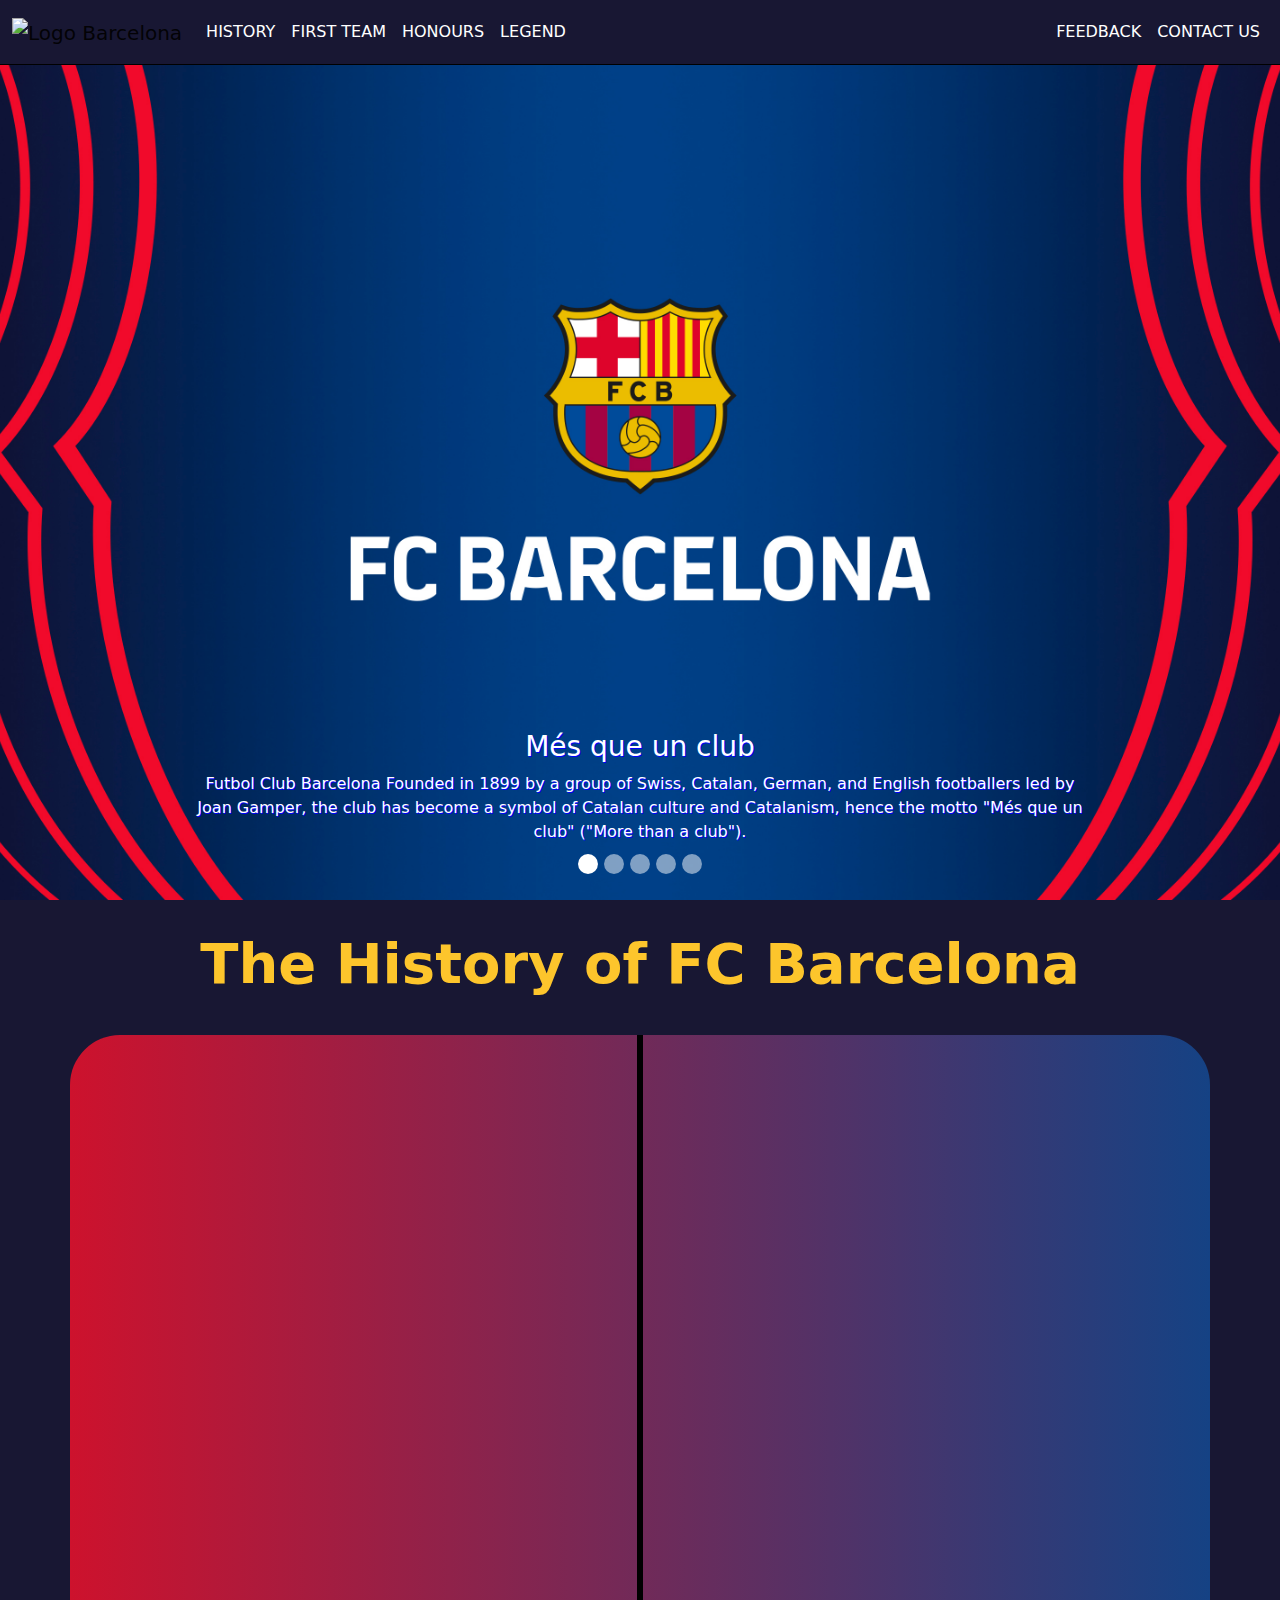
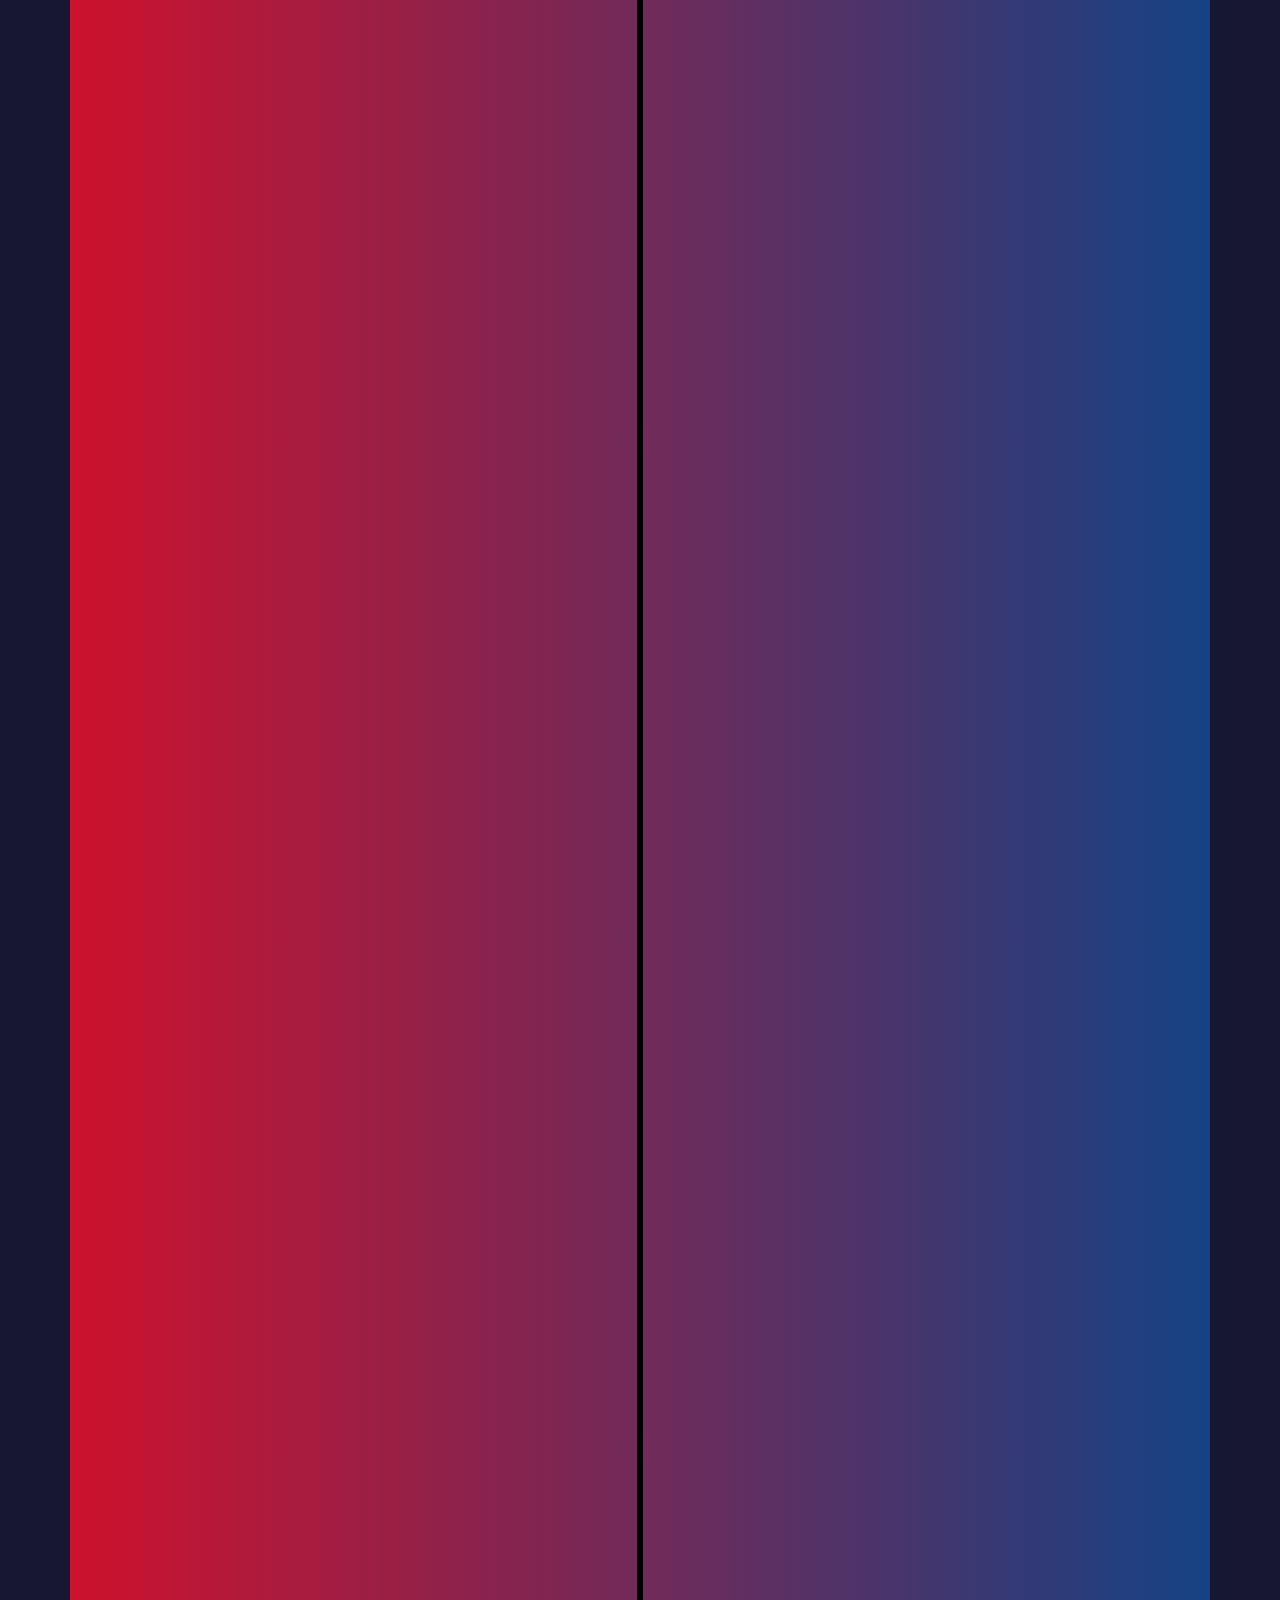
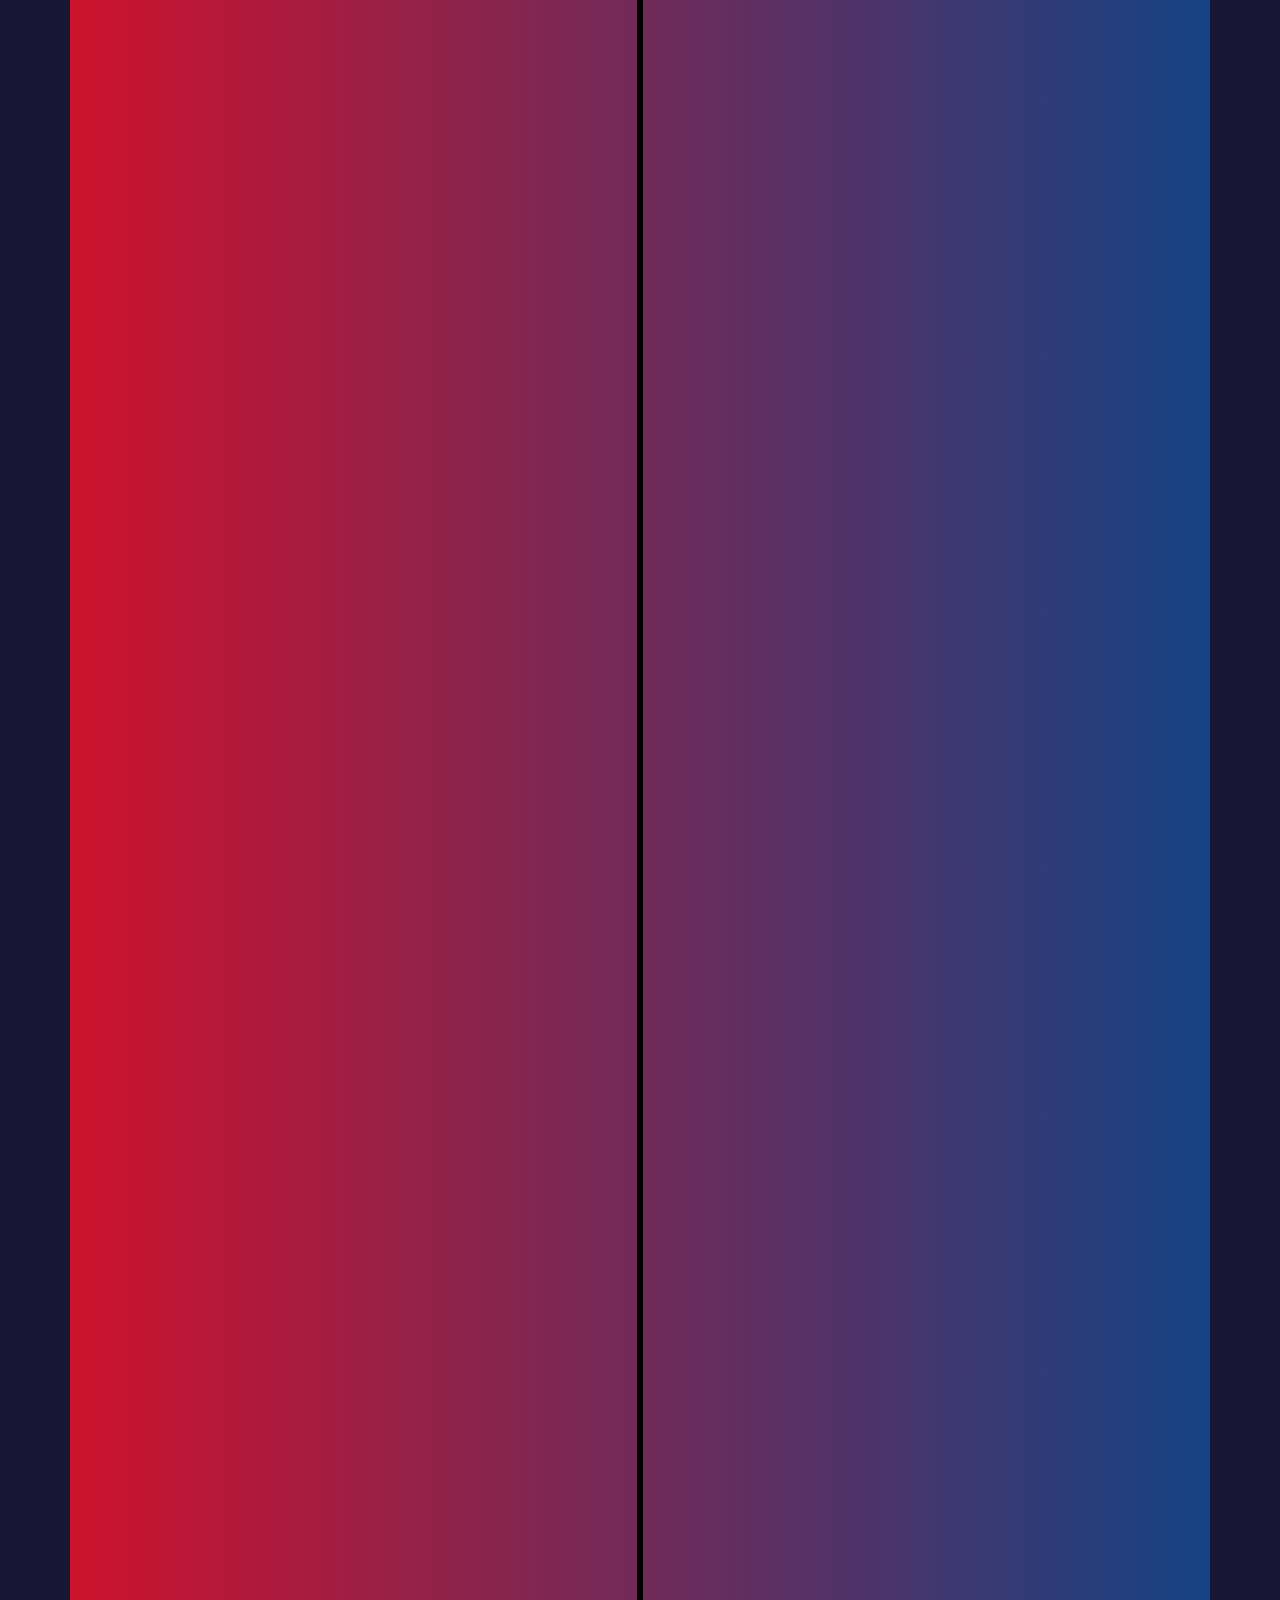
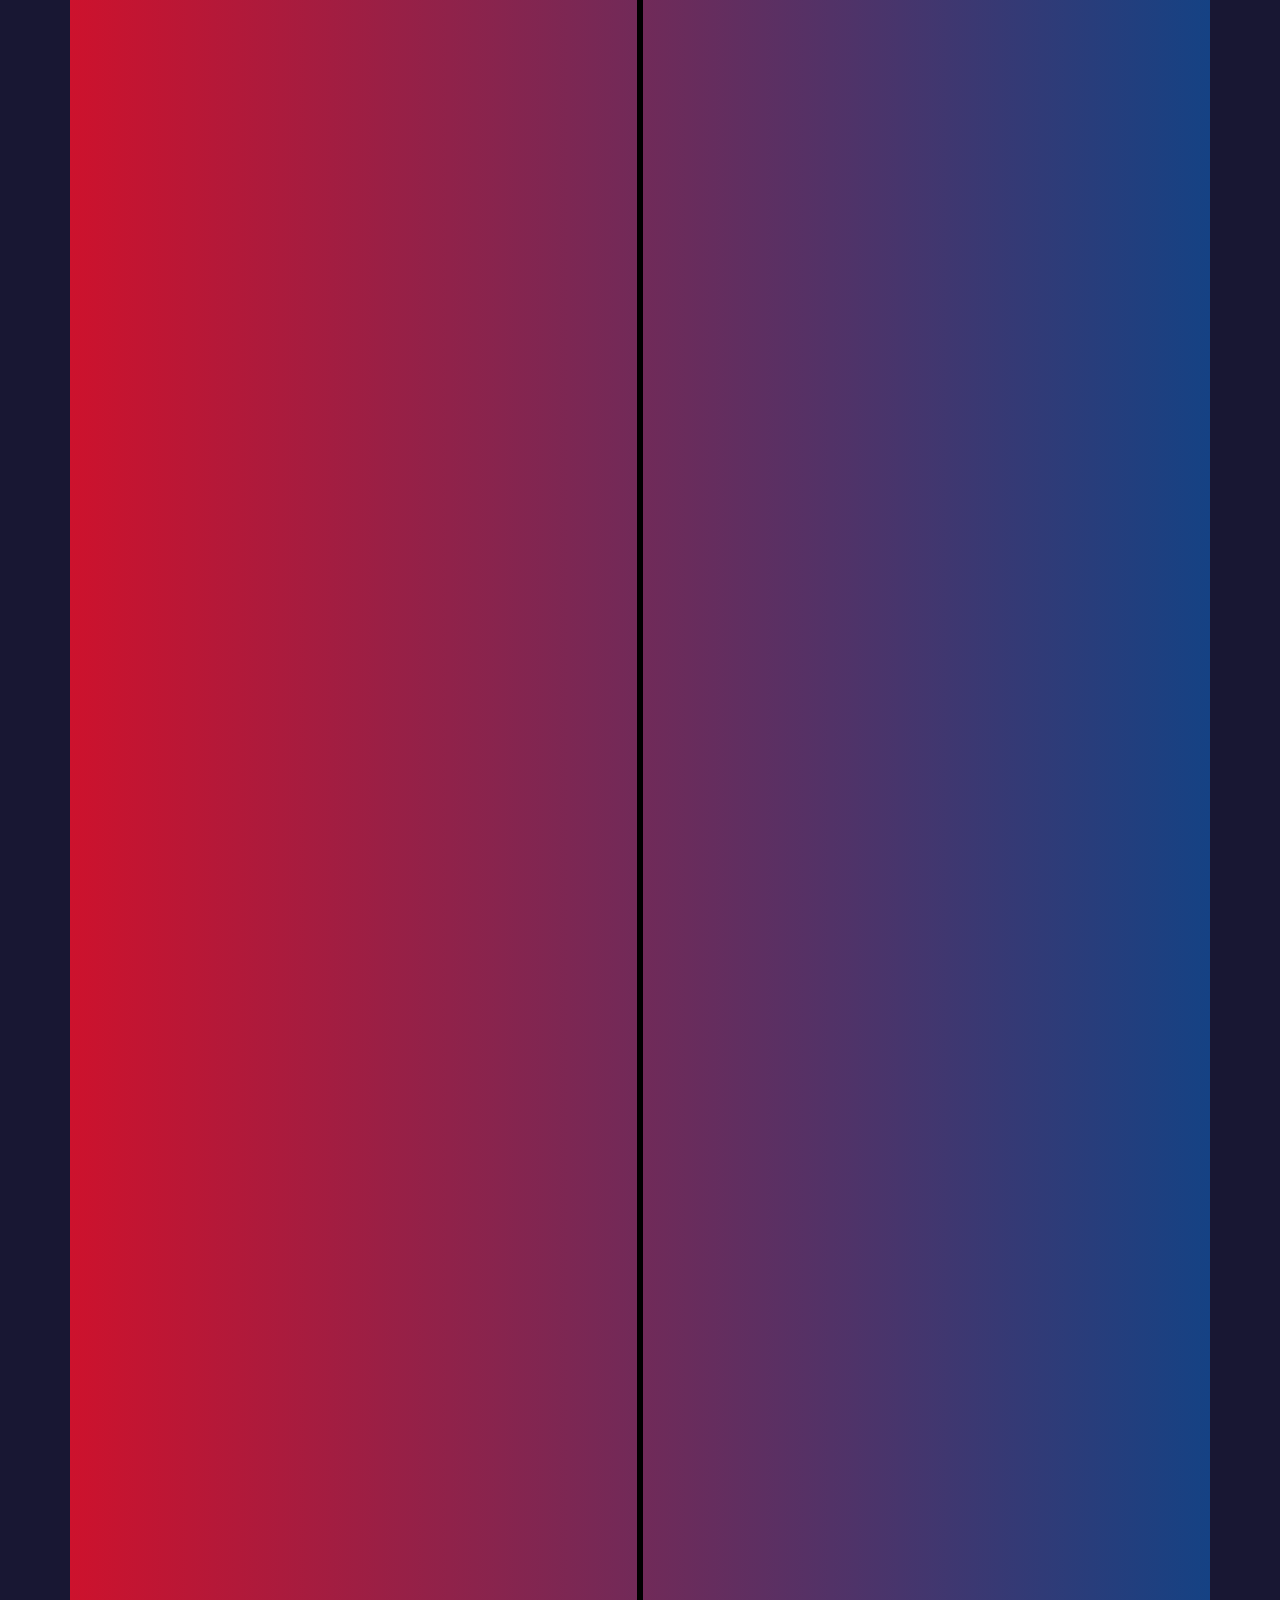
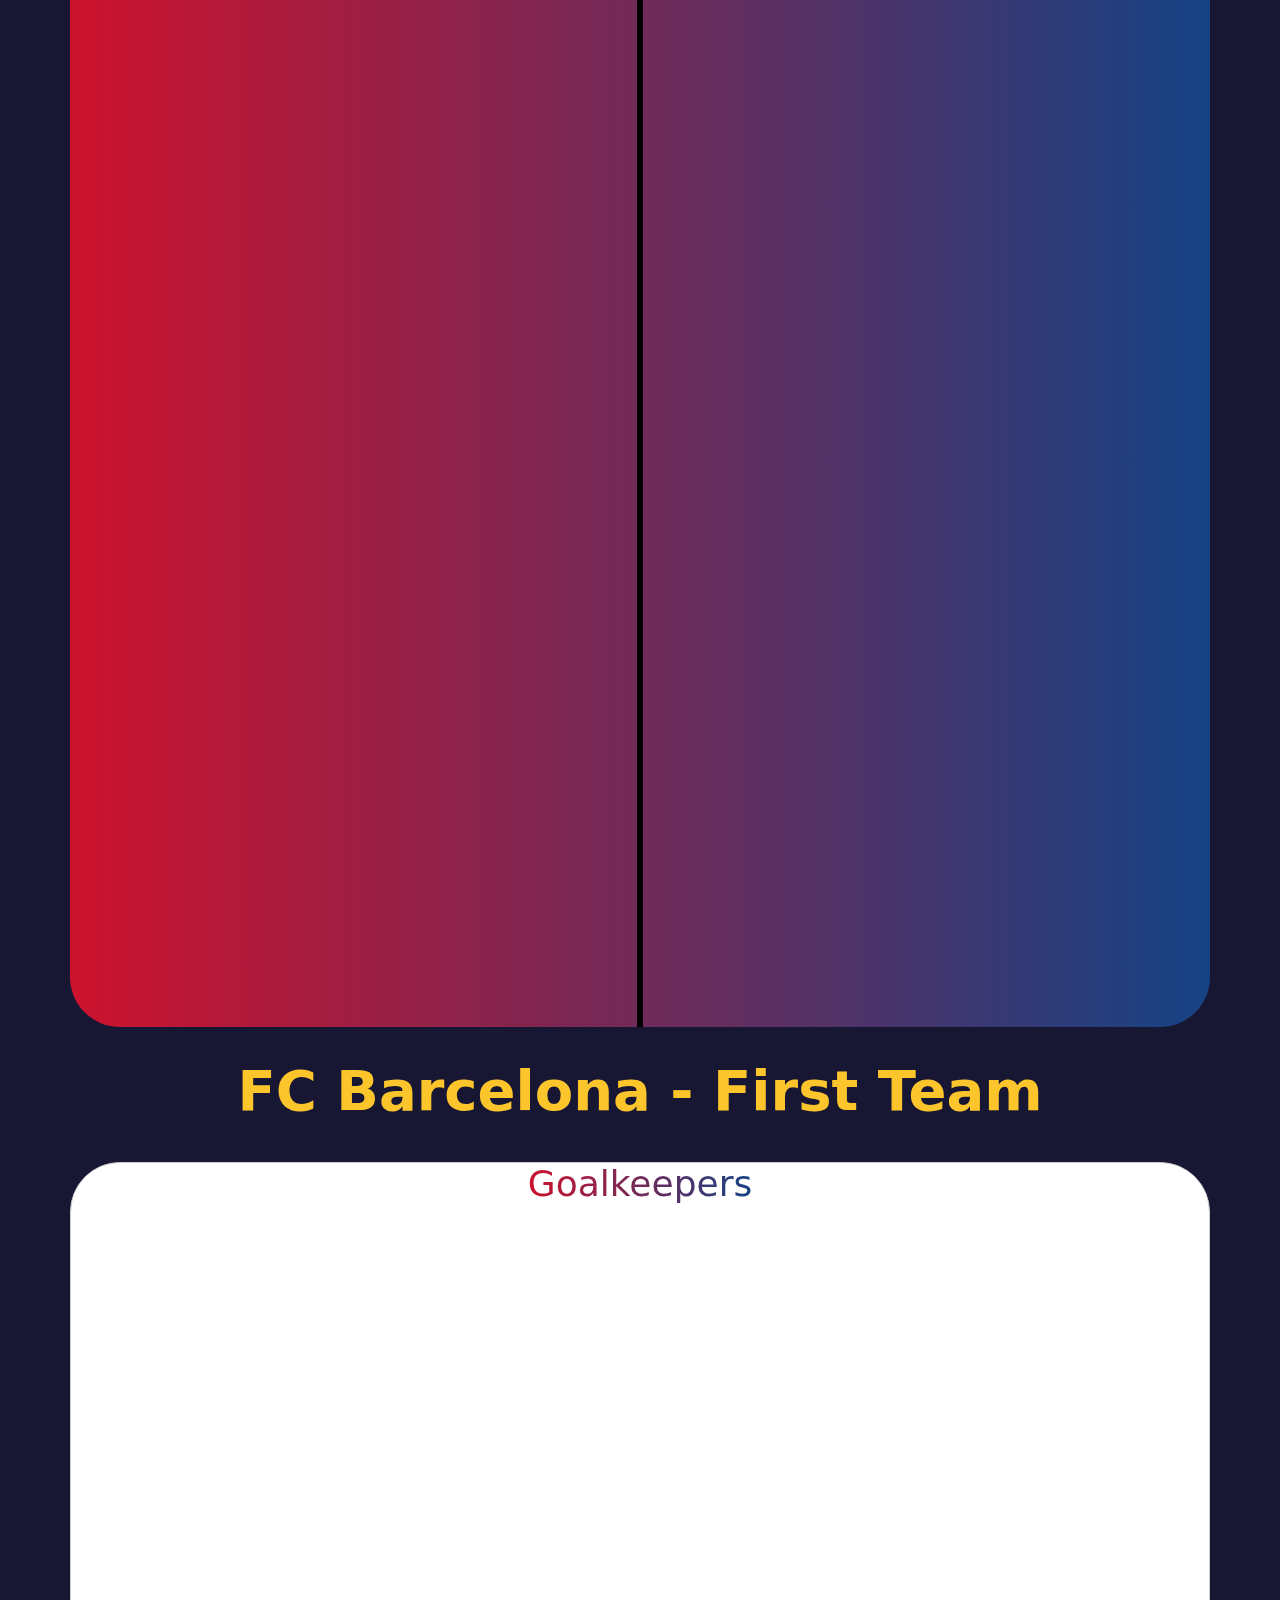
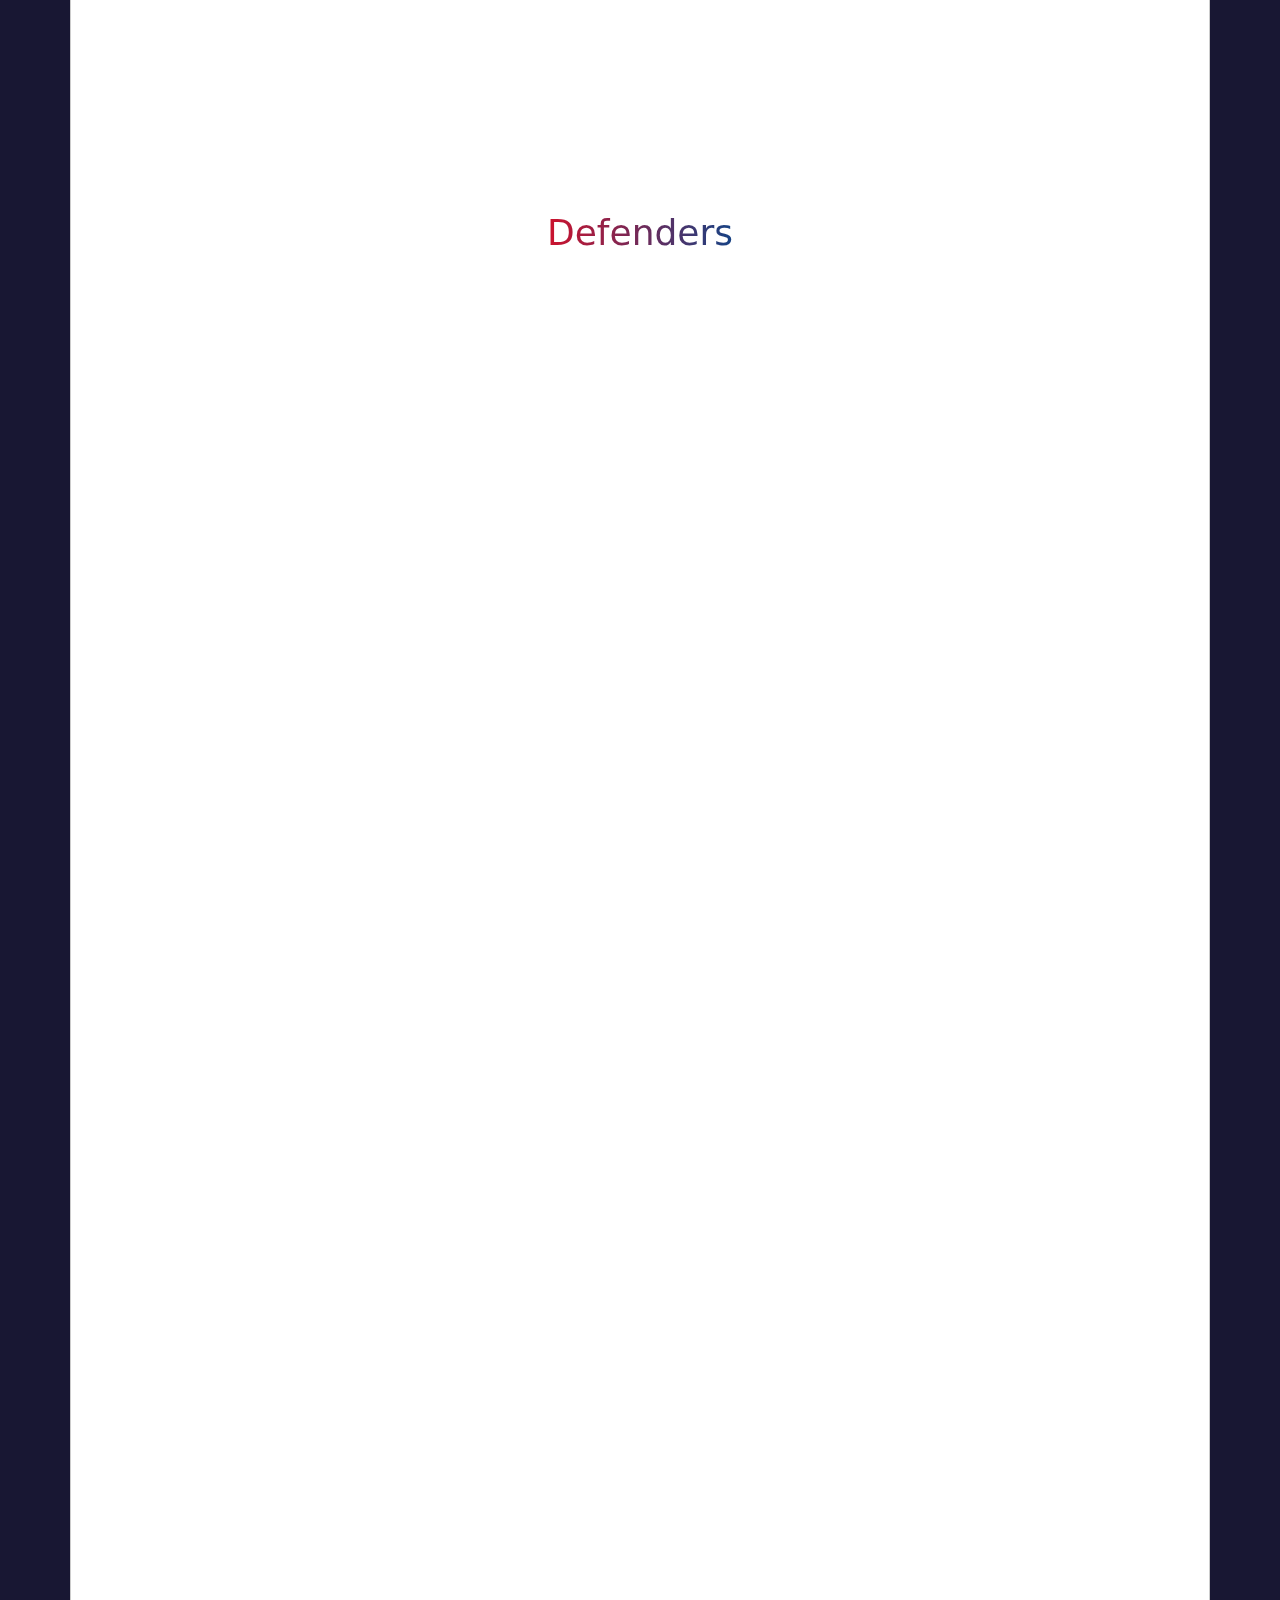
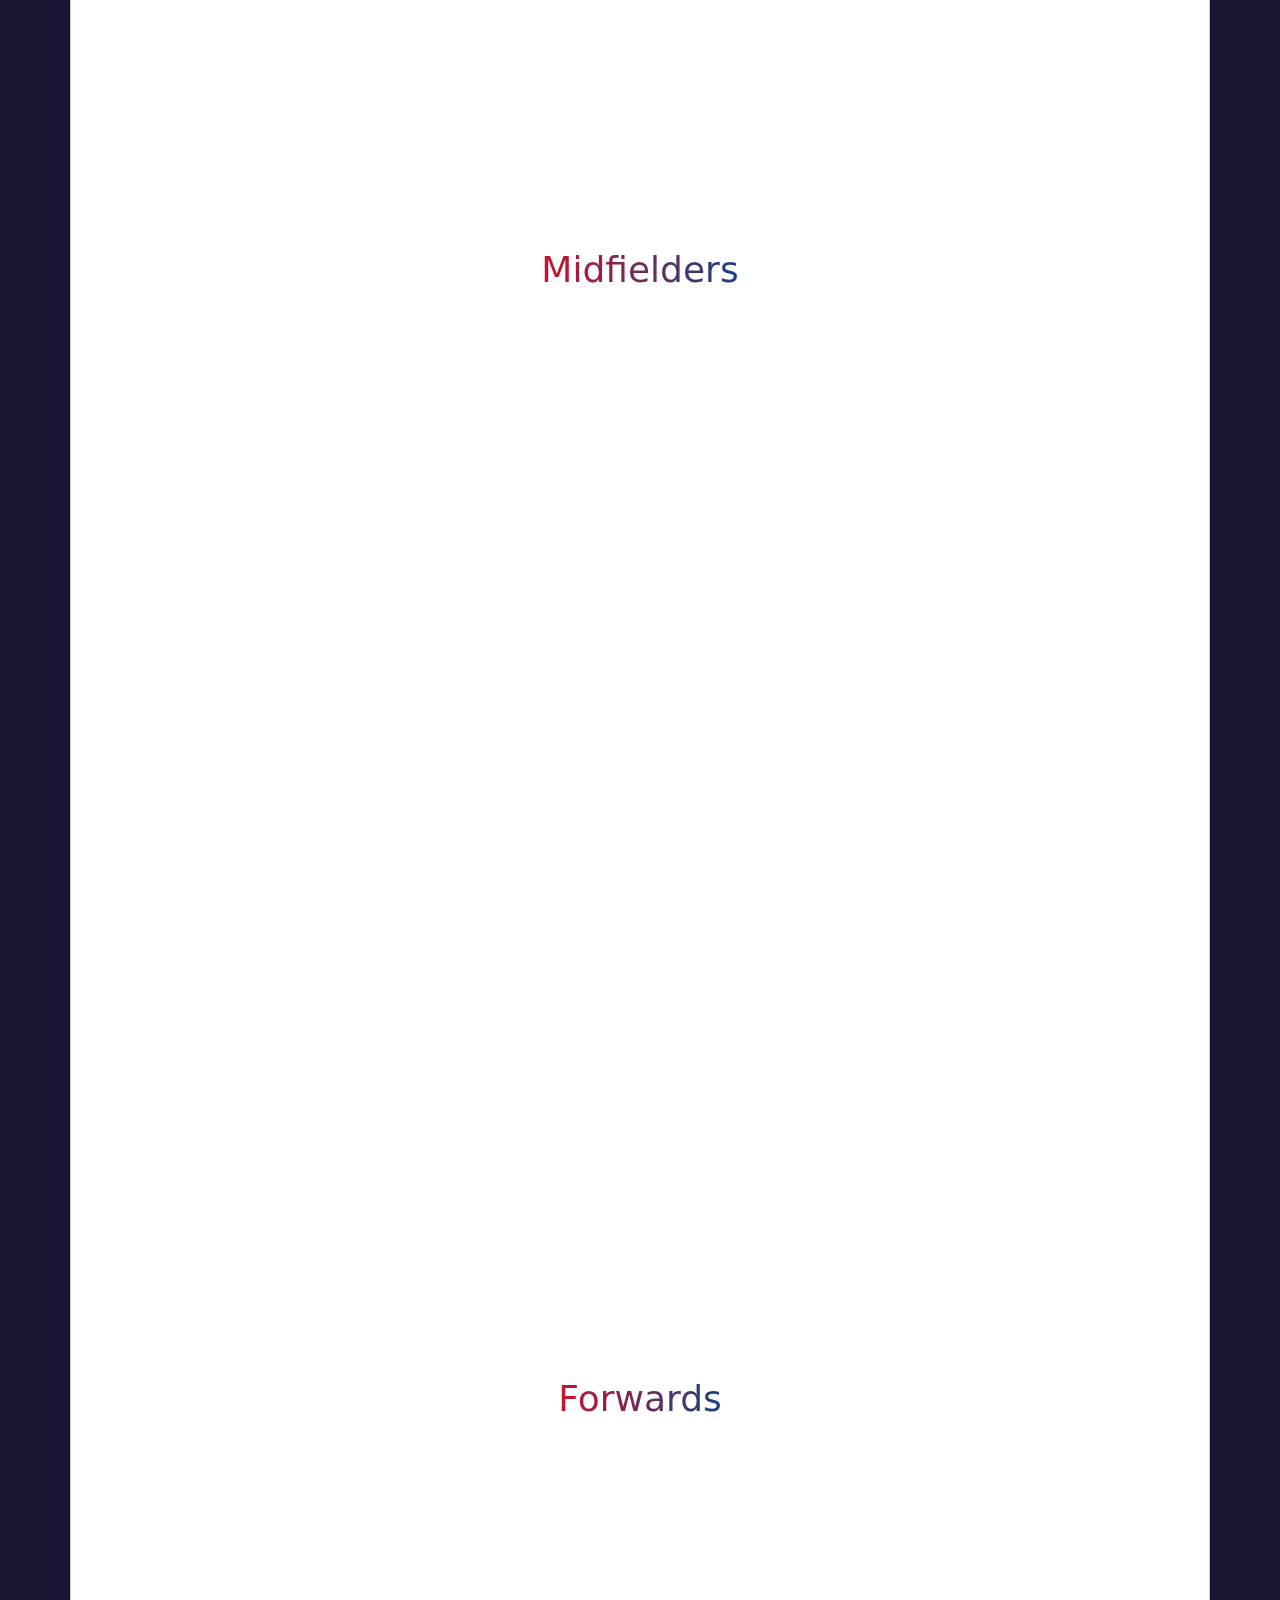
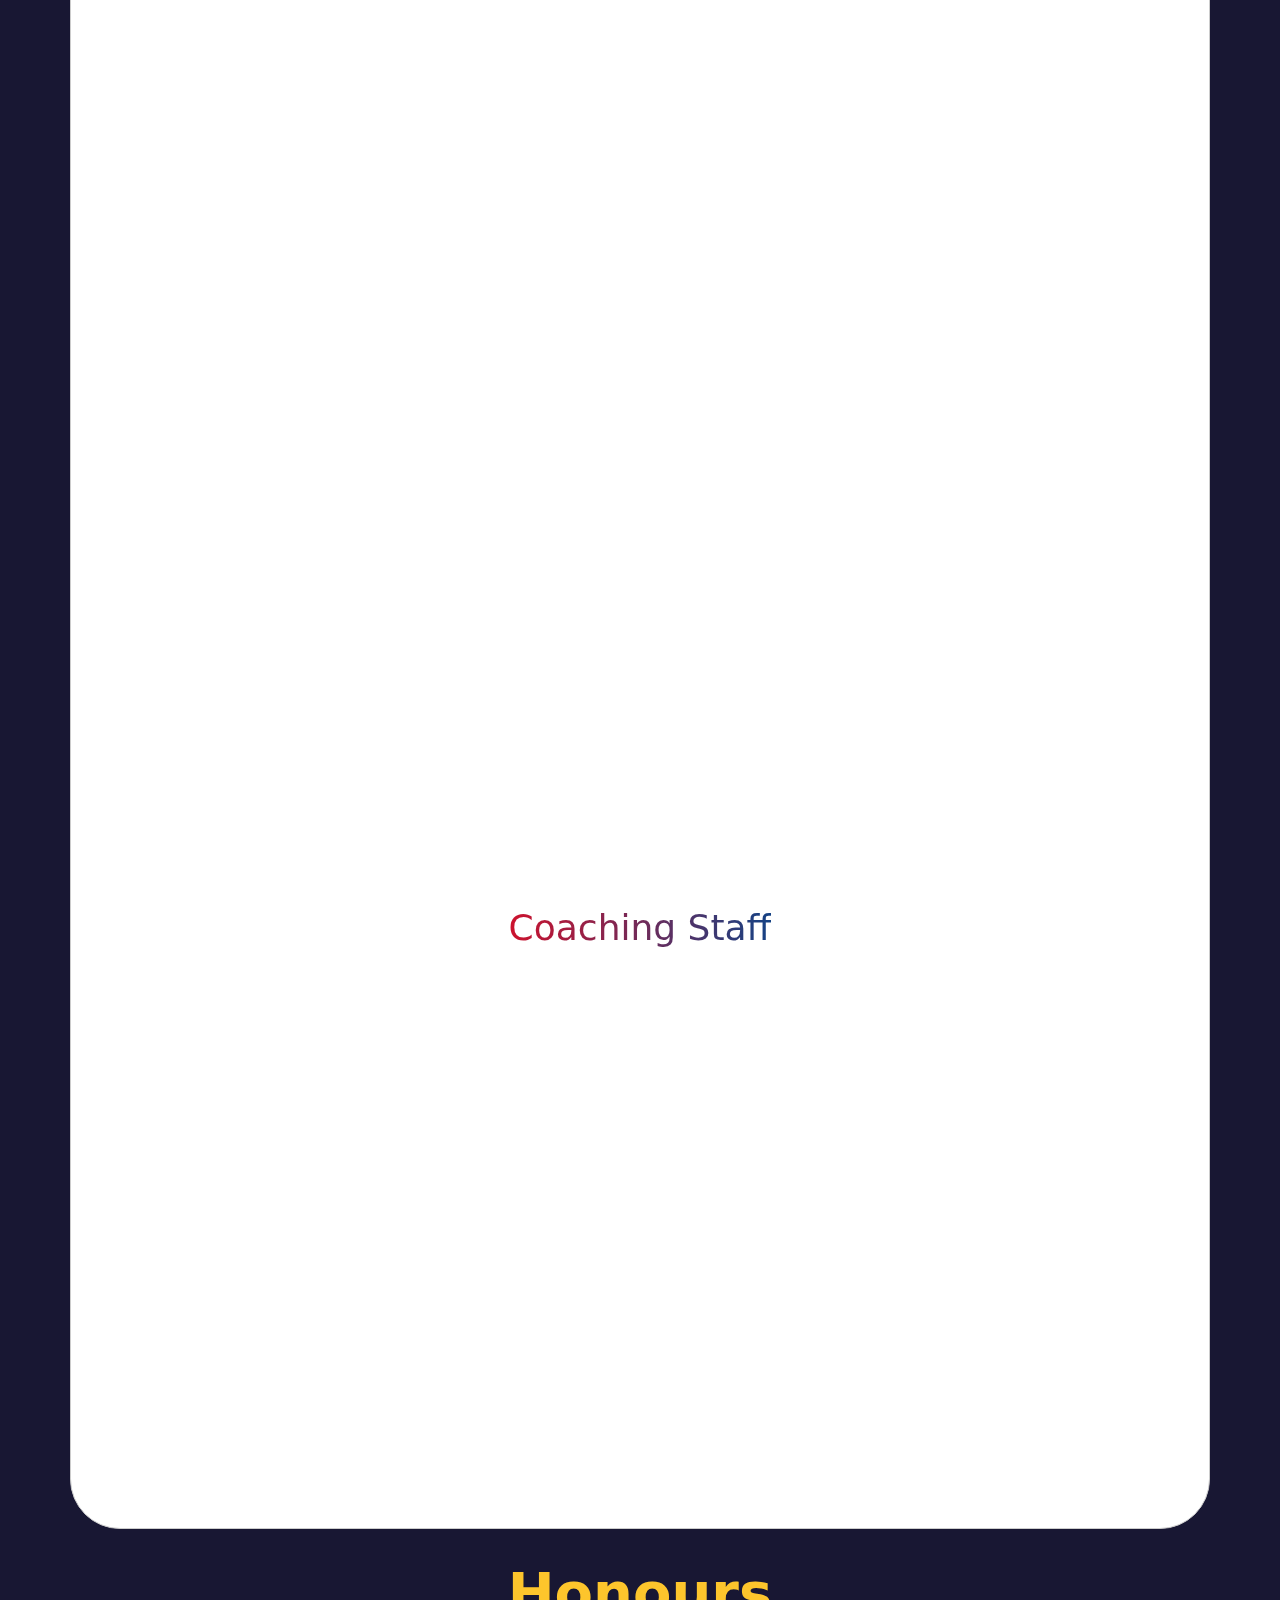
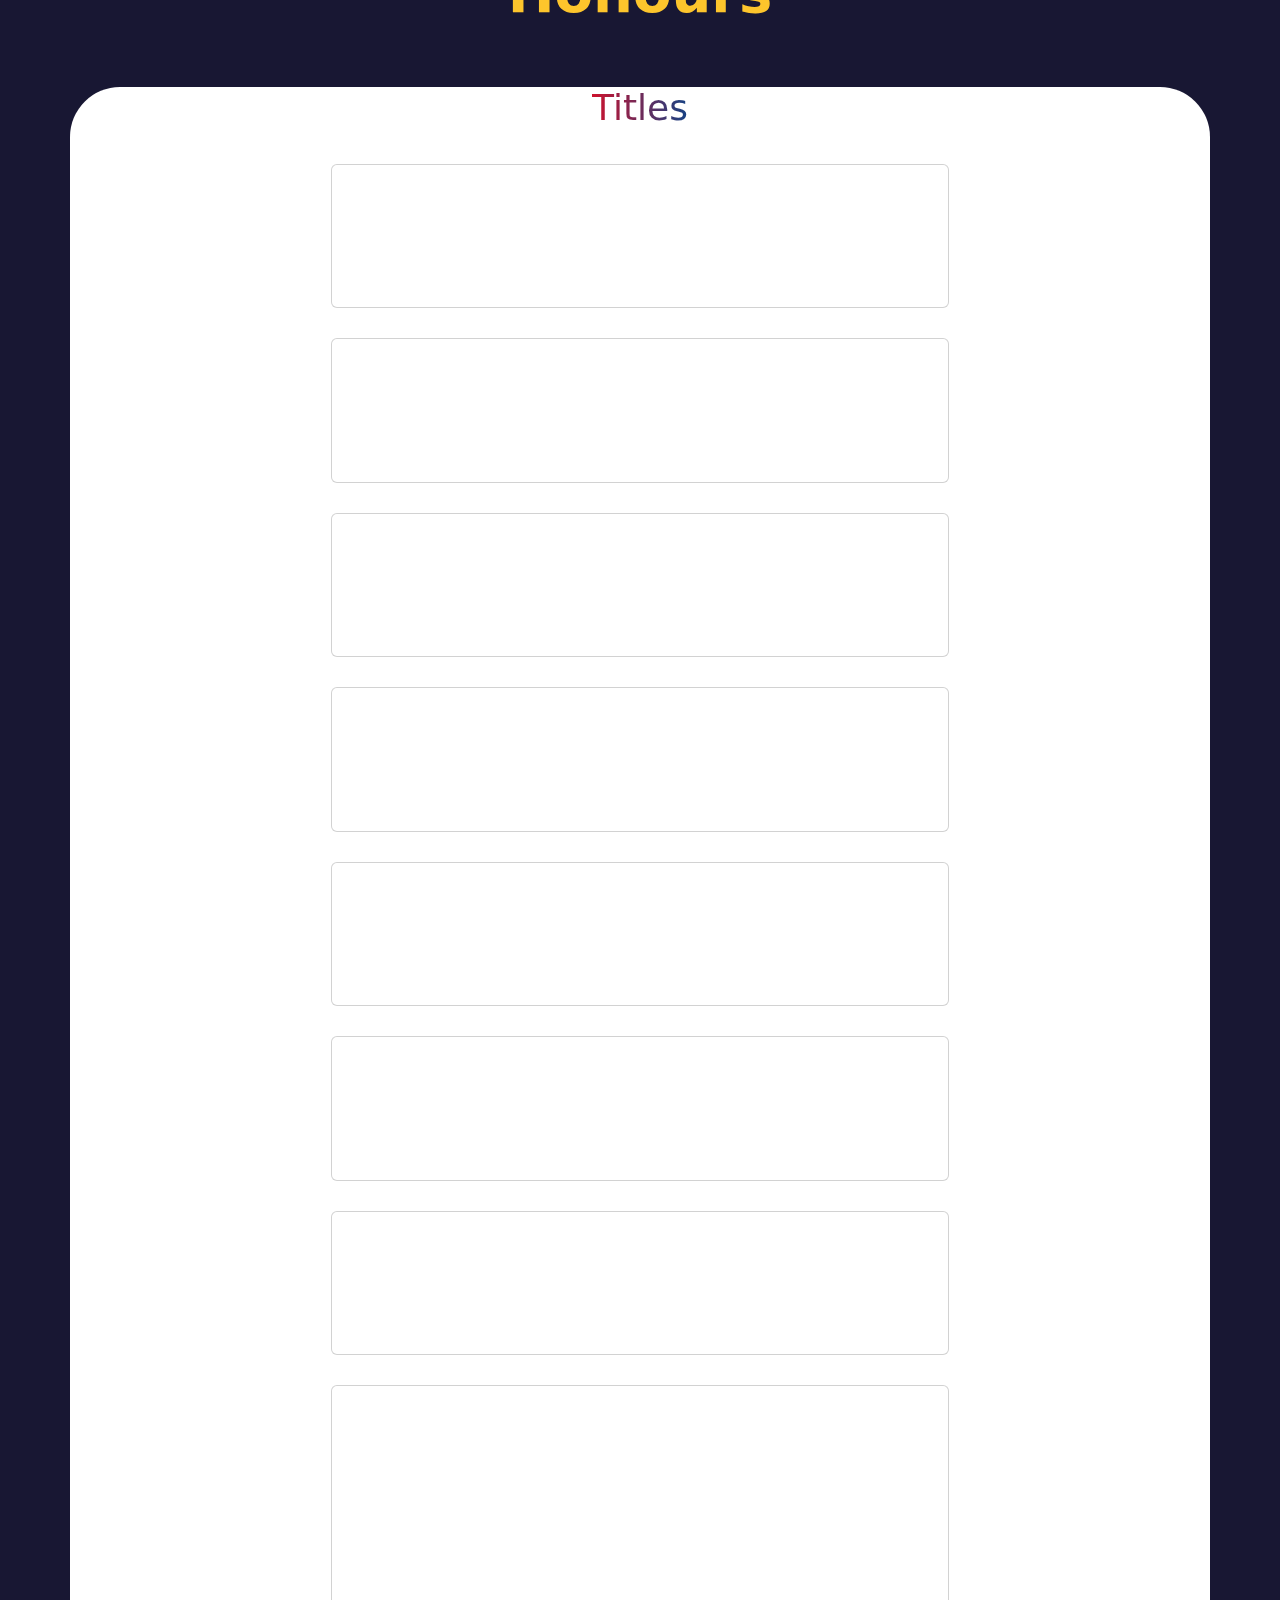
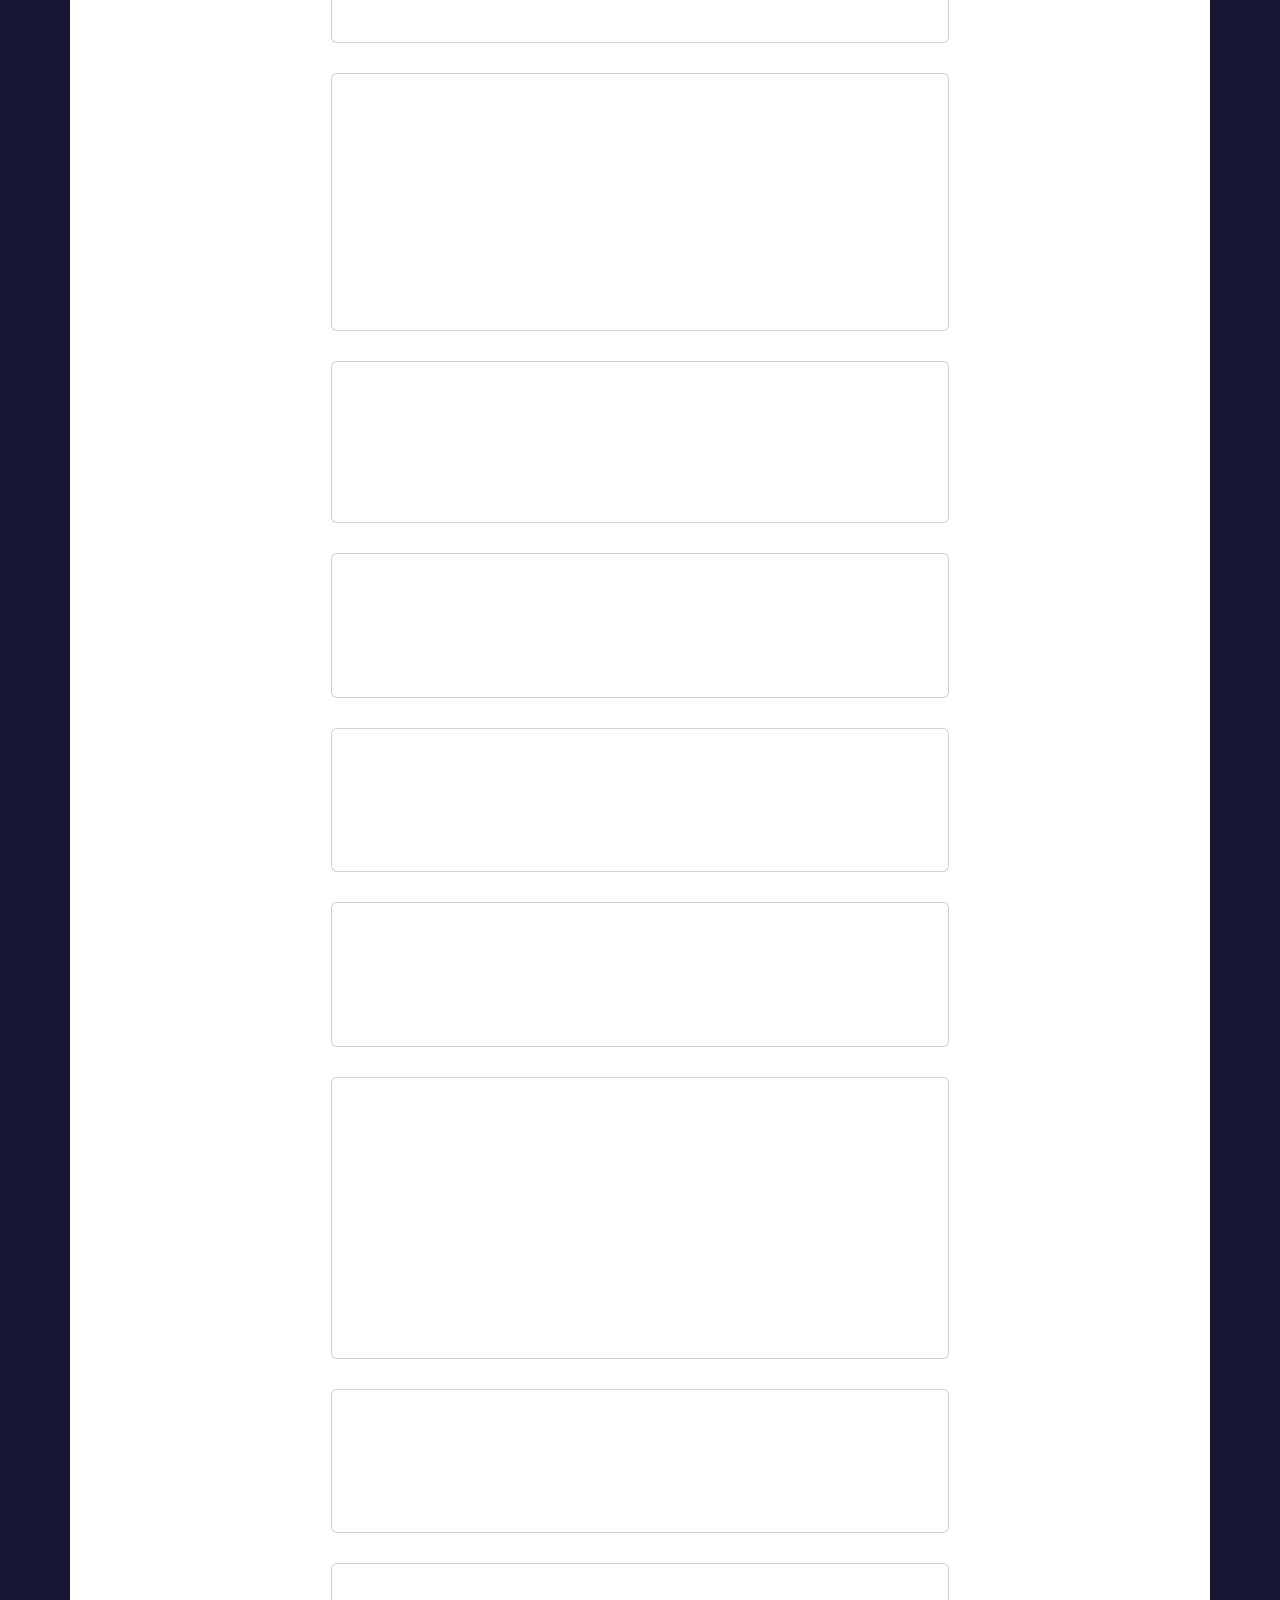
==== commit 7287c0dc: "Update animation" ====
--- a/index.html
+++ b/index.html
@@ -9,7 +9,6 @@
     <link rel="stylesheet" href="/assets/css/bootstrap-5.2.1-dist/css/bootstrap.min.css">
     <link rel="stylesheet" href="/assets/css/style.css">
     <link rel="stylesheet" href="/assets/css/responsive.css">
-    <link rel="stylesheet" href="/assets/css/animate.css">
     <link rel="icon" href="/assets/img/Raw/logoBarca.png">
     <title>FC Barcelona</title>
 </head>
@@ -59,7 +58,6 @@
 
         </div>
 
-
         <div id="slider">
             <!-- Begin carousel -->
             <div id="Mycarousel" class="slide carousel" data-bs-ride="carousel" data-bs-interval="3000"
@@ -133,7 +131,7 @@
                 <h1 class="history-heading text-center">The History of FC Barcelona</h1>
 
                 <div class="timeline container">
-                    <div  data--delay class="timeline__item left  ">
+                    <div class="timeline__item left reveal fade-left">
                         <div class="card timeline__item-content">
                             <img class="card-img-top" src="/assets/img/history/1.jpg" alt="Card image">
                             <div class="card-body">
@@ -147,7 +145,7 @@
                             </div>
                         </div>
                     </div>
-                    <div class="timeline__item right  " >
+                    <div class="timeline__item right reveal fade-right">
                         <div class="card timeline__item-content">
                             <img class="card-img-top" src="/assets/img/history/2.jpg" alt="Card image">
                             <div class="card-body">
@@ -162,7 +160,7 @@
                             </div>
                         </div>
                     </div>
-                    <div  class="timeline__item left  ">
+                    <div class="timeline__item left reveal fade-left">
                         <div class="card timeline__item-content">
                             <img class="card-img-top" src="/assets/img/history/3.jpg" alt="Card image">
                             <div class="card-body">
@@ -176,7 +174,7 @@
                             </div>
                         </div>
                     </div>
-                    <div class="timeline__item right  " >
+                    <div class="timeline__item right reveal fade-right">
                         <div class="card timeline__item-content">
                             <img class="card-img-top" src="/assets/img/history/4.jpg" alt="Card image">
                             <div class="card-body">
@@ -190,7 +188,7 @@
                             </div>
                         </div>
                     </div>
-                    <div  class="timeline__item left  ">
+                    <div class="timeline__item left reveal fade-left">
                         <div class="card timeline__item-content">
                             <img class="card-img-top" src="/assets/img/history/5.jpg" alt="Card image">
                             <div class="card-body">
@@ -207,7 +205,7 @@
                             </div>
                         </div>
                     </div>
-                    <div class="timeline__item right  " >
+                    <div class="timeline__item right reveal fade-right">
                         <div class="card timeline__item-content">
                             <img class="card-img-top" src="/assets/img/history/6.jpg" alt="Card image">
                             <div class="card-body">
@@ -221,7 +219,7 @@
                             </div>
                         </div>
                     </div>
-                    <div  class="timeline__item left  ">
+                    <div class="timeline__item left reveal fade-left">
                         <div class="card timeline__item-content">
                             <img class="card-img-top" src="/assets/img/history/7.jpg" alt="Card image">
                             <div class="card-body">
@@ -235,7 +233,7 @@
                             </div>
                         </div>
                     </div>
-                    <div class="timeline__item right  " >
+                    <div class="timeline__item right reveal fade-right">
                         <div class="card timeline__item-content">
                             <img class="card-img-top" src="/assets/img/history/8.jpg" alt="Card image">
                             <div class="card-body">
@@ -250,7 +248,7 @@
                             </div>
                         </div>
                     </div>
-                    <div  class="timeline__item left  ">
+                    <div class="timeline__item left reveal fade-left">
                         <div class="card timeline__item-content">
                             <img class="card-img-top" src="/assets/img/history/9.jpg" alt="Card image">
                             <div class="card-body">
@@ -264,7 +262,7 @@
                             </div>
                         </div>
                     </div>
-                    <div class="timeline__item right  " >
+                    <div class="timeline__item right reveal fade-right">
                         <div class="card timeline__item-content">
                             <img class="card-img-top" src="/assets/img/history/10.jpg" alt="Card image">
                             <div class="card-body">
@@ -276,7 +274,7 @@
                             </div>
                         </div>
                     </div>
-                    <div  class="timeline__item left  ">
+                    <div class="timeline__item left reveal fade-left">
                         <div class="card timeline__item-content">
                             <img class="card-img-top" src="/assets/img/history/11.jpg" alt="Card image">
                             <div class="card-body">
@@ -292,7 +290,7 @@
                             </div>
                         </div>
                     </div>
-                    <div class="timeline__item right  " >
+                    <div class="timeline__item right reveal fade-right">
                         <div class="card timeline__item-content">
                             <img class="card-img-top" src="/assets/img/history/12.jpg" alt="Card image">
                             <div class="card-body">
@@ -317,10 +315,9 @@
                 <div class="first-team container">
                     <div class="team-list">
                         <div class="team-list__item">
-                            <h3 class="team-list__label gradient-text  ">Goalkeepers</h3>
+                            <h3 class="team-list__label gradient-text">Goalkeepers</h3>
                             <div class="row justify-content-center">
-                                <div data--delay
-                                    class="col-md-4 team-list__item-body   d-flex justify-content-center">
+                                <div class="col-md-4 team-list__item-body reveal fade-bottom d-flex justify-content-center">
                                     <div class="card card-player">
                                         <img class="card-img-top" src="/assets/img/player/jugador_fitxa-ter_stegen.webp"
                                             alt="Card image">
@@ -333,7 +330,7 @@
                                         </div>
                                     </div>
                                 </div>
-                                <div data--delay class="col-md-4 team-list__item-body  ">
+                                <div class="col-md-4 team-list__item-body reveal fade-bottom  ">
                                     <div class="card card-player">
                                         <img class="card-img-top" src="/assets/img/player/jugador_fitxa-inaki_pena.webp"
                                             alt="Card image">
@@ -346,14 +343,14 @@
                                         </div>
                                     </div>
                                 </div>
-                                <div data--delay class="col-md-4 team-list__item-body  "></div>
+                                <div class="col-md-4 team-list__item-body reveal fade-bottom  "></div>
                             </div>
                         </div>
 
                         <div class="team-list__item">
-                            <h3 class="team-list__label gradient-text  ">Defenders</h3>
+                            <h3 class="team-list__label gradient-text">Defenders</h3>
                             <div class="row justify-content-center">
-                                <div data--delay class="col-md-4 team-list__item-body  ">
+                                <div class="col-md-4 team-list__item-body reveal fade-bottom  ">
                                     <div class="card card-player">
                                         <img class="card-img-top" src="/assets/img/player/jugador_fitxa-bellerin.webp"
                                             alt="Card image">
@@ -366,7 +363,7 @@
                                         </div>
                                     </div>
                                 </div>
-                                <div data--delay class="col-md-4 team-list__item-body  ">
+                                <div class="col-md-4 team-list__item-body reveal fade-bottom  ">
                                     <div class="card card-player">
                                         <img class="card-img-top" src="/assets/img/player/jugador_fitxa-pique.webp"
                                             alt="Card image">
@@ -379,7 +376,7 @@
                                         </div>
                                     </div>
                                 </div>
-                                <div data--delay class="col-md-4 team-list__item-body  ">
+                                <div class="col-md-4 team-list__item-body reveal fade-bottom  ">
                                     <div class="card card-player">
                                         <img class="card-img-top" src="/assets/img/player/jugador_fitxa-araujo.webp"
                                             alt="Card image">
@@ -392,7 +389,7 @@
                                         </div>
                                     </div>
                                 </div>
-                                <div data--delay class="col-md-4 team-list__item-body  ">
+                                <div class="col-md-4 team-list__item-body reveal fade-bottom  ">
                                     <div class="card card-player">
                                         <img class="card-img-top"
                                             src="/assets/img/player/jugador_fitxa-christensen.webp" alt="Card image">
@@ -405,7 +402,7 @@
                                         </div>
                                     </div>
                                 </div>
-                                <div data--delay class="col-md-4 team-list__item-body  ">
+                                <div class="col-md-4 team-list__item-body reveal fade-bottom  ">
                                     <div class="card card-player">
                                         <img class="card-img-top" src="/assets/img/player/jugador_fitxa-marcos_a.webp"
                                             alt="Card image">
@@ -418,7 +415,7 @@
                                         </div>
                                     </div>
                                 </div>
-                                <div data--delay class="col-md-4 team-list__item-body  ">
+                                <div class="col-md-4 team-list__item-body reveal fade-bottom  ">
                                     <div class="card card-player">
                                         <img class="card-img-top" src="/assets/img/player/jugador_fitxa-jordi_alba.webp"
                                             alt="Card image">
@@ -431,7 +428,7 @@
                                         </div>
                                     </div>
                                 </div>
-                                <div data--delay class="col-md-4 team-list__item-body  ">
+                                <div class="col-md-4 team-list__item-body reveal fade-bottom  ">
                                     <div class="card card-player">
                                         <img class="card-img-top" src="/assets/img/player/jugador_fitxa-kounde.webp"
                                             alt="Card image">
@@ -444,7 +441,7 @@
                                         </div>
                                     </div>
                                 </div>
-                                <div data--delay class="col-md-4 team-list__item-body  ">
+                                <div class="col-md-4 team-list__item-body reveal fade-bottom  ">
                                     <div class="card card-player">
                                         <img class="card-img-top" src="/assets/img/player/jugador_fitxa-eric.webp"
                                             alt="Card image">
@@ -457,14 +454,14 @@
                                         </div>
                                     </div>
                                 </div>
-                                <div data--delay class="col-md-4 team-list__item-body  "></div>
+                                <div class="col-md-4 team-list__item-body reveal fade-bottom  "></div>
 
                             </div>
                         </div>
                         <div class="team-list__item">
-                            <h3 class="team-list__label gradient-text  ">Midfielders</h3>
+                            <h3 class="team-list__label gradient-text">Midfielders</h3>
                             <div class="row justify-content-center">
-                                <div data--delay class="col-md-4 team-list__item-body  ">
+                                <div class="col-md-4 team-list__item-body reveal fade-bottom  ">
                                     <div class="card card-player">
                                         <img class="card-img-top" src="/assets/img/player/jugador_fitxa-sergio.webp"
                                             alt="Card image">
@@ -477,7 +474,7 @@
                                         </div>
                                     </div>
                                 </div>
-                                <div data--delay class="col-md-4 team-list__item-body  ">
+                                <div class="col-md-4 team-list__item-body reveal fade-bottom  ">
                                     <div class="card card-player">
                                         <img class="card-img-top" src="/assets/img/player/jugador_fitxa-pedri.webp"
                                             alt="Card image">
@@ -490,7 +487,7 @@
                                         </div>
                                     </div>
                                 </div>
-                                <div data--delay class="col-md-4 team-list__item-body  ">
+                                <div class="col-md-4 team-list__item-body reveal fade-bottom  ">
                                     <div class="card card-player">
                                         <img class="card-img-top" src="/assets/img/player/jugador_fitxa-kessie.webp"
                                             alt="Card image">
@@ -503,7 +500,7 @@
                                         </div>
                                     </div>
                                 </div>
-                                <div data--delay class="col-md-4 team-list__item-body  ">
+                                <div class="col-md-4 team-list__item-body reveal fade-bottom  ">
                                     <div class="card card-player">
                                         <img class="card-img-top" src="/assets/img/player/jugador_fitxa-s_roberto.webp"
                                             alt="Card image">
@@ -516,7 +513,7 @@
                                         </div>
                                     </div>
                                 </div>
-                                <div data--delay class="col-md-4 team-list__item-body  ">
+                                <div class="col-md-4 team-list__item-body reveal fade-bottom  ">
                                     <div class="card card-player">
                                         <img class="card-img-top" src="/assets/img/player/jugador_fitxa-frenkie.webp"
                                             alt="Card image">
@@ -529,7 +526,7 @@
                                         </div>
                                     </div>
                                 </div>
-                                <div data--delay class="col-md-4 team-list__item-body  ">
+                                <div class="col-md-4 team-list__item-body reveal fade-bottom  ">
                                     <div class="card card-player">
                                         <img class="card-img-top" src="/assets/img/player/jugador_fitxa-gavi.webp"
                                             alt="Card image">
@@ -547,9 +544,9 @@
                         </div>
 
                         <div class="team-list__item">
-                            <h3 class="team-list__label gradient-text  ">Forwards</h3>
+                            <h3 class="team-list__label gradient-text">Forwards</h3>
                             <div class="row justify-content-center">
-                                <div data--delay class="col-md-4 team-list__item-body  ">
+                                <div class="col-md-4 team-list__item-body reveal fade-bottom  ">
                                     <div class="card card-player">
                                         <img class="card-img-top" src="/assets/img/player/jugador_fitxa-dembele.webp"
                                             alt="Card image">
@@ -562,7 +559,7 @@
                                         </div>
                                     </div>
                                 </div>
-                                <div data--delay class="col-md-4 team-list__item-body  ">
+                                <div class="col-md-4 team-list__item-body reveal fade-bottom  ">
                                     <div class="card card-player">
                                         <img class="card-img-top" src="/assets/img/player/jugador_fitxa-lewan.webp"
                                             alt="Card image">
@@ -575,7 +572,7 @@
                                         </div>
                                     </div>
                                 </div>
-                                <div data--delay class="col-md-4 team-list__item-body  ">
+                                <div class="col-md-4 team-list__item-body reveal fade-bottom  ">
                                     <div class="card card-player">
                                         <img class="card-img-top" src="/assets/img/player/jugador_fitxa-ansu.webp"
                                             alt="Card image">
@@ -588,7 +585,7 @@
                                         </div>
                                     </div>
                                 </div>
-                                <div data--delay class="col-md-4 team-list__item-body  ">
+                                <div class="col-md-4 team-list__item-body reveal fade-bottom  ">
                                     <div class="card card-player">
                                         <img class="card-img-top" src="/assets/img/player/jugador_fitxa-ferran.webp"
                                             alt="Card image">
@@ -601,7 +598,7 @@
                                         </div>
                                     </div>
                                 </div>
-                                <div data--delay class="col-md-4 team-list__item-body  ">
+                                <div class="col-md-4 team-list__item-body reveal fade-bottom  ">
                                     <div class="card card-player">
                                         <img class="card-img-top" src="/assets/img/player/jugador_fitxa-memphis.webp"
                                             alt="Card image">
@@ -614,7 +611,7 @@
                                         </div>
                                     </div>
                                 </div>
-                                <div data--delay class="col-md-4 team-list__item-body  ">
+                                <div class="col-md-4 team-list__item-body reveal fade-bottom  ">
                                     <div class="card card-player">
                                         <img class="card-img-top" src="/assets/img/player/jugador_fitxa-raphinha.webp"
                                             alt="Card image">
@@ -631,9 +628,9 @@
                         </div>
 
                         <div class="team-list__item">
-                            <h3 class="team-list__label gradient-text  ">Coaching Staff</h3>
+                            <h3 class="team-list__label gradient-text">Coaching Staff</h3>
                             <div class="row justify-content-center">
-                                <div data--delay class="col-md-4 team-list__item-body  ">
+                                <div class="col-md-4 team-list__item-body reveal fade-bottom  ">
                                     <div class="card card-player">
                                         <img class="card-img-top" src="/assets/img/player/1200x750-xavi.webp"
                                             alt="Card image">
@@ -653,15 +650,15 @@
             </div>
 
             <div id="honours" class="container-fluid">
-                <h1 class="honours-heading text-center   ">
+                <h1 class="honours-heading text-center">
                     Honours
                 </h1>
 
                 <div class="honours-wrap container">
-                    <h3 class="honours-intro__label  gradient-text  ">Titles</h3>
+                    <h3 class="honours-intro__label  gradient-text">Titles</h3>
                     <div class="honours-wrap d-flex justify-content-center align-items-start">
                         <div class="card ">
-                            <div class="row honours-item " data--delay>
+                            <div class="row honours-item reveal fade-bottom">
                                 <div class="col-md-5 align-items-center d-flex">
                                     <img class="card-img honours-item__img"
                                         src="/assets/img/Honours/Champions-League.png" alt="Champion League">
@@ -680,7 +677,7 @@
                     </div>
                     <div class="honours-wrap d-flex justify-content-center align-items-start">
                         <div class="card ">
-                            <div class="row honours-item " data--delay>
+                            <div class="row honours-item reveal fade-bottom">
                                 <div class="col-md-5 align-items-center d-flex">
                                     <img class="card-img honours-item__img"
                                         src="/assets/img/Honours/Fifa-Club-World-Cup.png" alt="Champion League">
@@ -699,7 +696,7 @@
                     </div>
                     <div class="honours-wrap d-flex justify-content-center align-items-start">
                         <div class="card ">
-                            <div class="row honours-item " data--delay>
+                            <div class="row honours-item reveal fade-bottom">
                                 <div class="col-md-5 align-items-center d-flex">
                                     <img class="card-img honours-item__img"
                                         src="/assets/img/Honours/European-Super-Cup.png" alt="Champion League">
@@ -718,7 +715,7 @@
                     </div>
                     <div class="honours-wrap d-flex justify-content-center align-items-start">
                         <div class="card ">
-                            <div class="row honours-item " data--delay>
+                            <div class="row honours-item reveal fade-bottom">
                                 <div class="col-md-5 align-items-center d-flex">
                                     <img class="card-img honours-item__img" src="/assets/img/Honours/Copa-de-Fires.jpg"
                                         alt="Champion League">
@@ -737,7 +734,7 @@
                     </div>
                     <div class="honours-wrap d-flex justify-content-center align-items-start">
                         <div class="card ">
-                            <div class="row honours-item " data--delay>
+                            <div class="row honours-item reveal fade-bottom">
                                 <div class="col-md-5 align-items-center d-flex">
                                     <img class="card-img honours-item__img"
                                         src="/assets/img/Honours/European-Super-Cup.png" alt="Champion League">
@@ -756,7 +753,7 @@
                     </div>
                     <div class="honours-wrap d-flex justify-content-center align-items-start">
                         <div class="card ">
-                            <div class="row honours-item " data--delay>
+                            <div class="row honours-item reveal fade-bottom">
                                 <div class="col-md-5 align-items-center d-flex">
                                     <img class="card-img honours-item__img" src="/assets/img/Honours/Copa-Llatina.jpg"
                                         alt="Champion League">
@@ -775,7 +772,7 @@
                     </div>
                     <div class="honours-wrap d-flex justify-content-center align-items-start">
                         <div class="card ">
-                            <div class="row honours-item " data--delay>
+                            <div class="row honours-item reveal fade-bottom">
                                 <div class="col-md-5 align-items-center d-flex">
                                     <img class="card-img honours-item__img"
                                         src="/assets/img/Honours/Trophy-Silhouette.png" alt="Champion League">
@@ -794,7 +791,7 @@
                     </div>
                     <div class="honours-wrap d-flex justify-content-center align-items-start">
                         <div class="card ">
-                            <div class="row honours-item " data--delay>
+                            <div class="row honours-item reveal fade-bottom">
                                 <div class="col-md-5 align-items-center d-flex">
                                     <img class="card-img honours-item__img" src="/assets/img/Honours/la-liga.png"
                                         alt="Champion League">
@@ -815,7 +812,7 @@
                     </div>
                     <div class="honours-wrap d-flex justify-content-center align-items-start">
                         <div class="card ">
-                            <div class="row honours-item " data--delay>
+                            <div class="row honours-item reveal fade-bottom">
                                 <div class="col-md-5 align-items-center d-flex">
                                     <img class="card-img honours-item__img" src="/assets/img/Honours/Spanish-Cup.png"
                                         alt="Champion League">
@@ -838,7 +835,7 @@
                     </div>
                     <div class="honours-wrap d-flex justify-content-center align-items-start">
                         <div class="card ">
-                            <div class="row honours-item " data--delay>
+                            <div class="row honours-item reveal fade-bottom">
                                 <div class="col-md-5 align-items-center d-flex">
                                     <img class="card-img honours-item__img"
                                         src="/assets/img/Honours/Copa-de-la-Lliga.jpg" alt="Champion League">
@@ -858,7 +855,7 @@
                     </div>
                     <div class="honours-wrap d-flex justify-content-center align-items-start">
                         <div class="card ">
-                            <div class="row honours-item " data--delay>
+                            <div class="row honours-item reveal fade-bottom">
                                 <div class="col-md-5 align-items-center d-flex">
                                     <img class="card-img honours-item__img"
                                         src="/assets/img/Honours/Copa-de-la-Lliga.jpg" alt="Champion League">
@@ -877,7 +874,7 @@
                     </div>
                     <div class="honours-wrap d-flex justify-content-center align-items-start">
                         <div class="card ">
-                            <div class="row honours-item " data--delay>
+                            <div class="row honours-item reveal fade-bottom">
                                 <div class="col-md-5 align-items-center d-flex">
                                     <img class="card-img honours-item__img"
                                         src="/assets/img/Honours/Trophy-Silhouette.png" alt="Champion League">
@@ -895,7 +892,7 @@
                     </div>
                     <div class="honours-wrap d-flex justify-content-center align-items-start">
                         <div class="card ">
-                            <div class="row honours-item " data--delay>
+                            <div class="row honours-item reveal fade-bottom">
                                 <div class="col-md-5 align-items-center d-flex">
                                     <img class="card-img honours-item__img"
                                         src="/assets/img/Honours/Trophy-Silhouette.png" alt="Champion League">
@@ -914,7 +911,7 @@
                     </div>
                     <div class="honours-wrap d-flex justify-content-center align-items-start">
                         <div class="card ">
-                            <div class="row honours-item " data--delay>
+                            <div class="row honours-item reveal fade-bottom">
                                 <div class="col-md-5 align-items-center d-flex">
                                     <img class="card-img honours-item__img"
                                         src="/assets/img/Honours/Campionat-de-Catalunya.jpg" alt="Champion League">
@@ -936,7 +933,7 @@
                     </div>
                     <div class="honours-wrap d-flex justify-content-center align-items-start">
                         <div class="card ">
-                            <div class="row honours-item " data--delay>
+                            <div class="row honours-item reveal fade-bottom">
                                 <div class="col-md-5 align-items-center d-flex">
                                     <img class="card-img honours-item__img"
                                         src="/assets/img/Honours/Supercopa-Catalunya.jpg" alt="Champion League">
@@ -955,7 +952,7 @@
                     </div>
                     <div class="honours-wrap d-flex justify-content-center align-items-start">
                         <div class="card ">
-                            <div class="row honours-item " data--delay>
+                            <div class="row honours-item reveal fade-bottom">
                                 <div class="col-md-5 align-items-center d-flex">
                                     <img class="card-img honours-item__img" src="/assets/img/Honours/Copa-Catalunya.jpg"
                                         alt="Champion League">
@@ -975,7 +972,7 @@
                     </div>
                     <div class="honours-wrap d-flex justify-content-center align-items-start">
                         <div class="card ">
-                            <div class="row honours-item " data--delay>
+                            <div class="row honours-item reveal fade-bottom">
                                 <div class="col-md-5 align-items-center d-flex">
                                     <img class="card-img honours-item__img" src="/assets/img/Honours/Eva-Duarte.jpg"
                                         alt="Champion League">
@@ -997,7 +994,7 @@
             </div>
 
             <div id="legend" class="container-fluid">
-                <h1 class="legend-heading text-center   ">Legend of FC Barcelona</h1>
+                <h1 class="legend-heading text-center">Legend of FC Barcelona</h1>
                 <div class="legend-body container">
                     <h3 class="legend-content">
                         <div class="legend-content__label text-center gradient-text">Legendary Players</div>
@@ -1005,14 +1002,14 @@
                             <div class="row legend-content__list justify-content-center">
                                 <a target="_blank"
                                     href="https://www.fcbarcelona.com/en/card/648012/daniel-alves-da-silva-dani-alves"
-                                    class="col-md-3 legend-content__item  " >
+                                    class="col-md-3 legend-content__item reveal fade-bottom">
                                     <div class="legend-content__item-name">Daniel Alves da Silva <br> 'Dani Alves'</div>
                                     <div class="legend-content__item-img">
                                         <img src="/assets/img/legend-player/Dani-Alves.jpg" alt="Dani-Alves">
                                     </div>
                                 </a>
                                 <a target="_blank" href="https://www.fcbarcelona.com/en/card/2214377/leo-messi"
-                                    class="col-md-3 legend-content__item  " >
+                                    class="col-md-3 legend-content__item reveal fade-bottom">
                                     <div class="legend-content__item-name">Leo Messi</div>
                                     <div class="legend-content__item-img">
                                         <img src="/assets/img/legend-player/LeoMessi20092010_pic_fcb-arsenal62.webp"
@@ -1020,7 +1017,7 @@
                                     </div>
                                 </a>
                                 <a target="_blank" href="https://www.fcbarcelona.com/en/card/1841260/luis-suarez"
-                                    class="col-md-3 legend-content__item  " >
+                                    class="col-md-3 legend-content__item reveal fade-bottom">
                                     <div class="legend-content__item-name">Luis Suárez</div>
                                     <div class="legend-content__item-img">
                                         <img src="/assets/img/legend-player/SUAREZ-56-min.webp" alt="Luis Suárez
@@ -1028,7 +1025,7 @@
                                     </div>
                                 </a>
                                 <a target="_blank" href="https://www.fcbarcelona.com/en/card/856380/andres-iniesta"
-                                    class="col-md-3 legend-content__item  " >
+                                    class="col-md-3 legend-content__item reveal fade-bottom">
                                     <div class="legend-content__item-name">Andrés Iniesta
                                     </div>
                                     <div class="legend-content__item-img">
@@ -1036,7 +1033,7 @@
                                     </div>
                                 </a>
                                 <a target="_blank" href="https://www.fcbarcelona.com/en/card/648016/xavi-hernandez"
-                                    class="col-md-3 legend-content__item  " >
+                                    class="col-md-3 legend-content__item reveal fade-bottom">
                                     <div class="legend-content__item-name">Xavi Hernández
 
                                     </div>
@@ -1045,7 +1042,7 @@
                                     </div>
                                 </a>
                                 <a target="_blank" href="https://www.fcbarcelona.com/en/card/648022/victor-valdes"
-                                    class="col-md-3 legend-content__item  " >
+                                    class="col-md-3 legend-content__item reveal fade-bottom">
                                     <div class="legend-content__item-name">Victor Valdés
 
                                     </div>
@@ -1054,7 +1051,7 @@
                                     </div>
                                 </a>
                                 <a target="_blank" href="https://www.fcbarcelona.com/en/card/648030/carles-puyol"
-                                    class="col-md-3 legend-content__item  " >
+                                    class="col-md-3 legend-content__item reveal fade-bottom">
                                     <div class="legend-content__item-name">Carles Puyol
 
                                     </div>
@@ -1063,7 +1060,7 @@
                                     </div>
                                 </a>
                                 <a target="_blank" href="https://www.fcbarcelona.com/en/card/648033/samuel-etoo"
-                                    class="col-md-3 legend-content__item  " >
+                                    class="col-md-3 legend-content__item reveal fade-bottom">
                                     <div class="legend-content__item-name">Samuel Eto'o
 
                                     </div>
@@ -1073,7 +1070,7 @@
                                 </a>
                                 <a target="_blank"
                                     href="https://www.fcbarcelona.com/en/card/648037/anderson-luis-de-souza-deco"
-                                    class="col-md-3 legend-content__item  " >
+                                    class="col-md-3 legend-content__item reveal fade-bottom">
                                     <div class="legend-content__item-name">Anderson Luis de Souza ‘Deco’
 
                                     </div>
@@ -1084,7 +1081,7 @@
                                 </a>
                                 <a target="_blank"
                                     href="https://www.fcbarcelona.com/en/card/648040/ronaldo-de-assis-moreira-ronaldinho"
-                                    class="col-md-3 legend-content__item  " >
+                                    class="col-md-3 legend-content__item reveal fade-bottom">
                                     <div class="legend-content__item-name">Ronaldo de Assís Moreira ‘Ronaldinho’
 
                                     </div>
@@ -1095,7 +1092,7 @@
                                 </a>
                                 <a target="_blank"
                                     href="https://www.fcbarcelona.com/en/card/648043/patrick-stephan-kluivert"
-                                    class="col-md-3 legend-content__item  " >
+                                    class="col-md-3 legend-content__item reveal fade-bottom">
                                     <div class="legend-content__item-name">Patrick Stephan Kluivert
 
                                     </div>
@@ -1106,7 +1103,7 @@
                                 </a>
                                 <a target="_blank"
                                     href="https://www.fcbarcelona.com/en/card/648046/vitor-borba-ferreira-rivaldo"
-                                    class="col-md-3 legend-content__item  " >
+                                    class="col-md-3 legend-content__item reveal fade-bottom">
                                     <div class="legend-content__item-name">Vitor Borba Ferreira 'Rivaldo'
 
                                     </div>
@@ -1117,7 +1114,7 @@
                                 </a>
                                 <a target="_blank"
                                     href="https://www.fcbarcelona.com/en/card/648048/ronaldo-luiz-nazario"
-                                    class="col-md-3 legend-content__item  " >
+                                    class="col-md-3 legend-content__item reveal fade-bottom">
                                     <div class="legend-content__item-name">Ronaldo Luiz Nazario
 
                                     </div>
@@ -1127,7 +1124,7 @@
                                 </a>
                                 <a target="_blank"
                                     href="https://www.fcbarcelona.com/en/card/648051/luis-enrique-martinez"
-                                    class="col-md-3 legend-content__item  " >
+                                    class="col-md-3 legend-content__item reveal fade-bottom">
                                     <div class="legend-content__item-name">Luis Enrique Martínez
 
                                     </div>
@@ -1136,7 +1133,7 @@
                                     </div>
                                 </a>
                                 <a target="_blank" href="https://www.fcbarcelona.com/en/card/648053/sergi-barjuan"
-                                    class="col-md-3 legend-content__item  " >
+                                    class="col-md-3 legend-content__item reveal fade-bottom">
                                     <div class="legend-content__item-name">Sergi Barjuan
 
                                     </div>
@@ -1145,7 +1142,7 @@
                                     </div>
                                 </a>
                                 <a target="_blank" href="https://www.fcbarcelona.com/en/card/648056/romario-da-souza"
-                                    class="col-md-3 legend-content__item  " >
+                                    class="col-md-3 legend-content__item reveal fade-bottom">
                                     <div class="legend-content__item-name">Romario da Souza
 
                                     </div>
@@ -1154,7 +1151,7 @@
                                     </div>
                                 </a>
                                 <a target="_blank" href="https://www.fcbarcelona.com/en/card/648059/hristo-stoichkov"
-                                    class="col-md-3 legend-content__item  " >
+                                    class="col-md-3 legend-content__item reveal fade-bottom">
                                     <div class="legend-content__item-name">Hristo Stoichkov
 
                                     </div>
@@ -1163,7 +1160,7 @@
                                     </div>
                                 </a>
                                 <a target="_blank" href="https://www.fcbarcelona.com/en/card/2709684/albert-ferrer"
-                                    class="col-md-3 legend-content__item  " >
+                                    class="col-md-3 legend-content__item reveal fade-bottom">
                                     <div class="legend-content__item-name">Albert Ferrer
 
                                     </div>
@@ -1172,7 +1169,7 @@
                                     </div>
                                 </a>
                                 <a target="_blank" href="https://www.fcbarcelona.com/en/card/648064/josep-guardiola"
-                                    class="col-md-3 legend-content__item  " >
+                                    class="col-md-3 legend-content__item reveal fade-bottom">
                                     <div class="legend-content__item-name">Josep Guardiola
 
                                     </div>
@@ -1181,7 +1178,7 @@
                                     </div>
                                 </a>
                                 <a target="_blank" href="https://www.fcbarcelona.com/en/card/648068/ronald-koeman"
-                                    class="col-md-3 legend-content__item  " >
+                                    class="col-md-3 legend-content__item reveal fade-bottom">
                                     <div class="legend-content__item-name">Ronald Koeman
 
                                     </div>
@@ -1191,7 +1188,7 @@
                                 </a>
                                 <a target="_blank"
                                     href="https://www.fcbarcelona.com/en/card/648071/aitor-txiki-begiristain"
-                                    class="col-md-3 legend-content__item  " >
+                                    class="col-md-3 legend-content__item reveal fade-bottom">
                                     <div class="legend-content__item-name">Aitor 'Txiki' Begiristain
 
                                     </div>
@@ -1201,7 +1198,7 @@
                                     </div>
                                 </a>
                                 <a target="_blank" href="https://www.fcbarcelona.com/en/card/648073/guillermo-amor"
-                                    class="col-md-3 legend-content__item  " >
+                                    class="col-md-3 legend-content__item reveal fade-bottom">
                                     <div class="legend-content__item-name">Guillermo Amor
                                     </div>
                                     <div class="legend-content__item-img">
@@ -1209,7 +1206,7 @@
                                     </div>
                                 </a>
                                 <a target="_blank" href="https://www.fcbarcelona.com/en/card/648078/michael-laudrup"
-                                    class="col-md-3 legend-content__item  " >
+                                    class="col-md-3 legend-content__item reveal fade-bottom">
                                     <div class="legend-content__item-name">Michael Laudrup
 
                                     </div>
@@ -1218,7 +1215,7 @@
                                     </div>
                                 </a>
                                 <a target="_blank" href="https://www.fcbarcelona.com/en/card/648082/jose-mari-bakero"
-                                    class="col-md-3 legend-content__item  " >
+                                    class="col-md-3 legend-content__item reveal fade-bottom">
                                     <div class="legend-content__item-name">José Mari Bakero
 
                                     </div>
@@ -1227,7 +1224,7 @@
                                     </div>
                                 </a>
                                 <a target="_blank" href="https://www.fcbarcelona.com/en/card/648084/andoni-zubizarreta"
-                                    class="col-md-3 legend-content__item  " >
+                                    class="col-md-3 legend-content__item reveal fade-bottom">
                                     <div class="legend-content__item-name">Andoni Zubizarreta
 
                                     </div>
@@ -1236,7 +1233,7 @@
                                     </div>
                                 </a>
                                 <a target="_blank" href="https://www.fcbarcelona.com/en/card/2760077/gary-lineker"
-                                    class="col-md-3 legend-content__item  " >
+                                    class="col-md-3 legend-content__item reveal fade-bottom">
                                     <div class="legend-content__item-name">Gary Lineker
 
                                     </div>
@@ -1246,7 +1243,7 @@
                                 </a>
                                 <a target="_blank"
                                     href="https://www.fcbarcelona.com/en/card/648088/diego-armando-maradona"
-                                    class="col-md-3 legend-content__item  " >
+                                    class="col-md-3 legend-content__item reveal fade-bottom">
                                     <div class="legend-content__item-name">Diego Armando Maradona
 
                                     </div>
@@ -1255,7 +1252,7 @@
                                     </div>
                                 </a>
                                 <a target="_blank" href="https://www.fcbarcelona.com/en/card/2768005/victor-munoz"
-                                    class="col-md-3 legend-content__item  " >
+                                    class="col-md-3 legend-content__item reveal fade-bottom">
                                     <div class="legend-content__item-name">Víctor Muñoz
 
                                     </div>
@@ -1265,7 +1262,7 @@
                                 </a>
                                 <a target="_blank"
                                     href="https://www.fcbarcelona.com/en/card/648092/fco-javier-gonzalez-urruticoechea"
-                                    class="col-md-3 legend-content__item  " >
+                                    class="col-md-3 legend-content__item reveal fade-bottom">
                                     <div class="legend-content__item-name">Fco. Javier González Urruticoechea
 
                                     </div>
@@ -1275,7 +1272,7 @@
                                     </div>
                                 </a>
                                 <a target="_blank" href="https://www.fcbarcelona.com/en/card/648102/bernd-schuster"
-                                    class="col-md-3 legend-content__item  " >
+                                    class="col-md-3 legend-content__item reveal fade-bottom">
                                     <div class="legend-content__item-name">Bernd Schuster
 
                                     </div>
@@ -1285,7 +1282,7 @@
                                 </a>
                                 <a target="_blank"
                                     href="https://www.fcbarcelona.com/en/card/648096/enrique-castro-quini"
-                                    class="col-md-3 legend-content__item  " >
+                                    class="col-md-3 legend-content__item reveal fade-bottom">
                                     <div class="legend-content__item-name">Enrique Castro, 'Quini'
 
                                     </div>
@@ -1294,7 +1291,7 @@
                                     </div>
                                 </a>
                                 <a target="_blank" href="https://www.fcbarcelona.com/en/card/648105/jose-ramon-alexanko"
-                                    class="col-md-3 legend-content__item  " >
+                                    class="col-md-3 legend-content__item reveal fade-bottom">
                                     <div class="legend-content__item-name">José Ramón Alexanko
 
                                     </div>
@@ -1303,7 +1300,7 @@
                                     </div>
                                 </a>
                                 <a target="_blank" href="https://www.fcbarcelona.com/en/card/2709828/allan-simonsen"
-                                    class="col-md-3 legend-content__item  " >
+                                    class="col-md-3 legend-content__item reveal fade-bottom">
                                     <div class="legend-content__item-name">Allan Simonsen
 
                                     </div>
@@ -1313,7 +1310,7 @@
                                 </a>
                                 <a target="_blank"
                                     href="https://www.fcbarcelona.com/en/card/648108/francisco-jose-carrasco"
-                                    class="col-md-3 legend-content__item  " >
+                                    class="col-md-3 legend-content__item reveal fade-bottom">
                                     <div class="legend-content__item-name">Francisco José Carrasco
 
                                     </div>
@@ -1322,7 +1319,7 @@
                                     </div>
                                 </a>
                                 <a target="_blank" href="https://www.fcbarcelona.com/en/card/648111/hans-krankl"
-                                    class="col-md-3 legend-content__item  " >
+                                    class="col-md-3 legend-content__item reveal fade-bottom">
                                     <div class="legend-content__item-name">Hans Krankl
 
                                     </div>
@@ -1331,7 +1328,7 @@
                                     </div>
                                 </a>
                                 <a target="_blank" href="https://www.fcbarcelona.com/en/card/2709916/antonio-olmo"
-                                    class="col-md-3 legend-content__item  " >
+                                    class="col-md-3 legend-content__item reveal fade-bottom">
                                     <div class="legend-content__item-name">Antonio Olmo
 
                                     </div>
@@ -1340,7 +1337,7 @@
                                     </div>
                                 </a>
                                 <a target="_blank" href="https://www.fcbarcelona.com/en/card/648118/johan-neeskens"
-                                    class="col-md-3 legend-content__item  " >
+                                    class="col-md-3 legend-content__item reveal fade-bottom">
                                     <div class="legend-content__item-name">Johan Neeskens
 
                                     </div>
@@ -1350,7 +1347,7 @@
                                 </a>
                                 <a target="_blank"
                                     href="https://www.fcbarcelona.com/en/card/648124/miguel-bernardo-bianquetti-migueli"
-                                    class="col-md-3 legend-content__item  " >
+                                    class="col-md-3 legend-content__item reveal fade-bottom">
                                     <div class="legend-content__item-name">Miguel Bernardo Bianquetti 'Migueli'
 
                                     </div>
@@ -1360,7 +1357,7 @@
                                     </div>
                                 </a>
                                 <a target="_blank" href="https://www.fcbarcelona.com/en/card/648131/johan-cruyff"
-                                    class="col-md-3 legend-content__item  " >
+                                    class="col-md-3 legend-content__item reveal fade-bottom">
                                     <div class="legend-content__item-name">Johan Cruyff
 
                                     </div>
@@ -1369,7 +1366,7 @@
                                     </div>
                                 </a>
                                 <a target="_blank" href="https://www.fcbarcelona.com/en/card/648138/juan-manuel-asensi"
-                                    class="col-md-3 legend-content__item  " >
+                                    class="col-md-3 legend-content__item reveal fade-bottom">
                                     <div class="legend-content__item-name">Juan Manuel Asensi
 
                                     </div>
@@ -1379,7 +1376,7 @@
                                 </a>
                                 <a target="_blank"
                                     href="https://www.fcbarcelona.com/en/card/2760054/enrique-alvarez-costas"
-                                    class="col-md-3 legend-content__item  " >
+                                    class="col-md-3 legend-content__item reveal fade-bottom">
                                     <div class="legend-content__item-name">Enrique Álvarez Costas
 
                                     </div>
@@ -1389,7 +1386,7 @@
                                     </div>
                                 </a>
                                 <a target="_blank" href="https://www.fcbarcelona.com/en/card/648141/antoni-torres"
-                                    class="col-md-3 legend-content__item  " >
+                                    class="col-md-3 legend-content__item reveal fade-bottom">
                                     <div class="legend-content__item-name">Antoni Torres
 
                                     </div>
@@ -1398,7 +1395,7 @@
                                     </div>
                                 </a>
                                 <a target="_blank" href="https://www.fcbarcelona.com/en/card/648149/carles-rexach"
-                                    class="col-md-3 legend-content__item  " >
+                                    class="col-md-3 legend-content__item reveal fade-bottom">
                                     <div class="legend-content__item-name">Carles Rexach
 
                                     </div>
@@ -1408,7 +1405,7 @@
                                 </a>
                                 <a target="_blank"
                                     href="https://www.fcbarcelona.com/en/card/648160/francisco-fernandez-gallego"
-                                    class="col-md-3 legend-content__item  " >
+                                    class="col-md-3 legend-content__item reveal fade-bottom">
                                     <div class="legend-content__item-name">Francisco Fernández "Gallego"
 
                                     </div>
@@ -1418,7 +1415,7 @@
                                     </div>
                                 </a>
                                 <a target="_blank" href="https://www.fcbarcelona.com/en/card/648166/joaquim-rife"
-                                    class="col-md-3 legend-content__item  " >
+                                    class="col-md-3 legend-content__item reveal fade-bottom">
                                     <div class="legend-content__item-name">Joaquim Rifé
 
                                     </div>
@@ -1427,7 +1424,7 @@
                                     </div>
                                 </a>
                                 <a target="_blank" href="https://www.fcbarcelona.com/en/card/648170/josep-maria-fuste"
-                                    class="col-md-3 legend-content__item  " >
+                                    class="col-md-3 legend-content__item reveal fade-bottom">
                                     <div class="legend-content__item-name">Josep Maria Fusté
 
                                     </div>
@@ -1436,7 +1433,7 @@
                                     </div>
                                 </a>
                                 <a target="_blank" href="https://www.fcbarcelona.com/en/card/648177/eladio-silvestre"
-                                    class="col-md-3 legend-content__item  " >
+                                    class="col-md-3 legend-content__item reveal fade-bottom">
                                     <div class="legend-content__item-name">Eladio Silvestre
 
                                     </div>
@@ -1445,7 +1442,7 @@
                                     </div>
                                 </a>
                                 <a target="_blank" href="https://www.fcbarcelona.com/en/card/648181/julio-cesar-benitez"
-                                    class="col-md-3 legend-content__item  " >
+                                    class="col-md-3 legend-content__item reveal fade-bottom">
                                     <div class="legend-content__item-name">Julio César Benítez
 
                                     </div>
@@ -1454,7 +1451,7 @@
                                     </div>
                                 </a>
                                 <a target="_blank" href="https://www.fcbarcelona.com/en/card/648192/jesus-maria-pereda"
-                                    class="col-md-3 legend-content__item  " >
+                                    class="col-md-3 legend-content__item reveal fade-bottom">
                                     <div class="legend-content__item-name">Jesús Maria Pereda
 
                                     </div>
@@ -1464,7 +1461,7 @@
                                 </a>
                                 <a target="_blank"
                                     href="https://www.fcbarcelona.com/en/card/2760183/jose-antonio-zaldua"
-                                    class="col-md-3 legend-content__item  " >
+                                    class="col-md-3 legend-content__item reveal fade-bottom">
                                     <div class="legend-content__item-name">José Antonio Zaldúa
 
                                     </div>
@@ -1474,7 +1471,7 @@
                                     </div>
                                 </a>
                                 <a target="_blank" href="https://www.fcbarcelona.com/en/card/648198/salvador-sadurni"
-                                    class="col-md-3 legend-content__item  " >
+                                    class="col-md-3 legend-content__item reveal fade-bottom">
                                     <div class="legend-content__item-name">Salvador Sadurní
 
                                     </div>
@@ -1483,7 +1480,7 @@
                                     </div>
                                 </a>
                                 <a target="_blank" href="https://www.fcbarcelona.com/en/card/2768011/zoltan-czibor"
-                                    class="col-md-3 legend-content__item  " >
+                                    class="col-md-3 legend-content__item reveal fade-bottom">
                                     <div class="legend-content__item-name">Zoltan Czibor
 
                                     </div>
@@ -1492,7 +1489,7 @@
                                     </div>
                                 </a>
                                 <a target="_blank" href="https://www.fcbarcelona.com/en/card/648200/sandor-kocsis"
-                                    class="col-md-3 legend-content__item  " >
+                                    class="col-md-3 legend-content__item reveal fade-bottom">
                                     <div class="legend-content__item-name">Sandor Kocsis
 
                                     </div>
@@ -1501,7 +1498,7 @@
                                     </div>
                                 </a>
                                 <a target="_blank" href="https://www.fcbarcelona.com/en/card/2760012/enric-gensana"
-                                    class="col-md-3 legend-content__item  " >
+                                    class="col-md-3 legend-content__item reveal fade-bottom">
                                     <div class="legend-content__item-name">Enric Gensana
 
                                     </div>
@@ -1510,7 +1507,7 @@
                                     </div>
                                 </a>
                                 <a target="_blank" href="https://www.fcbarcelona.com/en/card/648214/evaristo-de-macedo"
-                                    class="col-md-3 legend-content__item  " >
+                                    class="col-md-3 legend-content__item reveal fade-bottom">
                                     <div class="legend-content__item-name">Evaristo de Macedo
 
                                     </div>
@@ -1519,7 +1516,7 @@
                                     </div>
                                 </a>
                                 <a target="_blank" href="https://www.fcbarcelona.com/en/card/648207/ferran-olivella"
-                                    class="col-md-3 legend-content__item  " >
+                                    class="col-md-3 legend-content__item reveal fade-bottom">
                                     <div class="legend-content__item-name">Ferran Olivella
 
                                     </div>
@@ -1528,7 +1525,7 @@
                                     </div>
                                 </a>
                                 <a target="_blank" href="https://www.fcbarcelona.com/en/card/648217/eulogio-martinez"
-                                    class="col-md-3 legend-content__item  " >
+                                    class="col-md-3 legend-content__item reveal fade-bottom">
                                     <div class="legend-content__item-name">Eulogio Martínez
 
                                     </div>
@@ -1537,7 +1534,7 @@
                                     </div>
                                 </a>
                                 <a target="_blank" href="https://www.fcbarcelona.com/en/card/648220/luis-suarez"
-                                    class="col-md-3 legend-content__item  " >
+                                    class="col-md-3 legend-content__item reveal fade-bottom">
                                     <div class="legend-content__item-name">Luis Suárez
 
                                     </div>
@@ -1546,7 +1543,7 @@
                                     </div>
                                 </a>
                                 <a target="_blank" href="https://www.fcbarcelona.com/en/card/648224/ramon-villaverde"
-                                    class="col-md-3 legend-content__item  " >
+                                    class="col-md-3 legend-content__item reveal fade-bottom">
                                     <div class="legend-content__item-name">Ramón Villaverde
 
                                     </div>
@@ -1555,7 +1552,7 @@
                                     </div>
                                 </a>
                                 <a target="_blank" href="https://www.fcbarcelona.com/en/card/648229/sigfrid-gracia"
-                                    class="col-md-3 legend-content__item  " >
+                                    class="col-md-3 legend-content__item reveal fade-bottom">
                                     <div class="legend-content__item-name">Sigfrid Gràcia
 
                                     </div>
@@ -1564,7 +1561,7 @@
                                     </div>
                                 </a>
                                 <a target="_blank" href="https://www.fcbarcelona.com/en/card/648245/ladislao-kubala"
-                                    class="col-md-3 legend-content__item  " >
+                                    class="col-md-3 legend-content__item reveal fade-bottom">
                                     <div class="legend-content__item-name">Ladislao Kubala
 
                                     </div>
@@ -1573,7 +1570,7 @@
                                     </div>
                                 </a>
                                 <a target="_blank" href="https://www.fcbarcelona.com/en/card/2710039/eduard-manchon"
-                                    class="col-md-3 legend-content__item  " >
+                                    class="col-md-3 legend-content__item reveal fade-bottom">
                                     <div class="legend-content__item-name">Eduard Manchón
 
                                     </div>
@@ -1582,7 +1579,7 @@
                                     </div>
                                 </a>
                                 <a target="_blank" href="https://www.fcbarcelona.com/en/card/648250/gustau-biosca"
-                                    class="col-md-3 legend-content__item  " >
+                                    class="col-md-3 legend-content__item reveal fade-bottom">
                                     <div class="legend-content__item-name">Gustau Biosca
 
                                     </div>
@@ -1591,7 +1588,7 @@
                                     </div>
                                 </a>
                                 <a target="_blank" href="https://www.fcbarcelona.com/en/card/648255/joan-segarra"
-                                    class="col-md-3 legend-content__item  " >
+                                    class="col-md-3 legend-content__item reveal fade-bottom">
                                     <div class="legend-content__item-name">Joan Segarra
 
                                     </div>
@@ -1600,7 +1597,7 @@
                                     </div>
                                 </a>
                                 <a target="_blank" href="https://www.fcbarcelona.com/en/card/648259/antoni-ramallets"
-                                    class="col-md-3 legend-content__item  " >
+                                    class="col-md-3 legend-content__item reveal fade-bottom">
                                     <div class="legend-content__item-name">Antoni Ramallets
 
                                     </div>
@@ -1609,7 +1606,7 @@
                                     </div>
                                 </a>
                                 <a target="_blank" href="https://www.fcbarcelona.com/en/card/648263/estanislau-basora"
-                                    class="col-md-3 legend-content__item  " >
+                                    class="col-md-3 legend-content__item reveal fade-bottom">
                                     <div class="legend-content__item-name">Estanislau Basora
 
                                     </div>
@@ -1618,7 +1615,7 @@
                                     </div>
                                 </a>
                                 <a target="_blank" href="https://www.fcbarcelona.com/en/card/2760116/gonzalvo-ii"
-                                    class="col-md-3 legend-content__item  " >
+                                    class="col-md-3 legend-content__item reveal fade-bottom">
                                     <div class="legend-content__item-name">Gonzalvo II
 
                                     </div>
@@ -1627,7 +1624,7 @@
                                     </div>
                                 </a>
                                 <a target="_blank" href="https://www.fcbarcelona.com/en/card/648265/gonzalvo-iii"
-                                    class="col-md-3 legend-content__item  " >
+                                    class="col-md-3 legend-content__item reveal fade-bottom">
                                     <div class="legend-content__item-name">Gonzalvo III
 
                                     </div>
@@ -1636,7 +1633,7 @@
                                     </div>
                                 </a>
                                 <a target="_blank" href="https://www.fcbarcelona.com/en/card/648269/josep-seguer"
-                                    class="col-md-3 legend-content__item  " >
+                                    class="col-md-3 legend-content__item reveal fade-bottom">
                                     <div class="legend-content__item-name">Josep Seguer
 
                                     </div>
@@ -1645,7 +1642,7 @@
                                     </div>
                                 </a>
                                 <a target="_blank" href="https://www.fcbarcelona.com/en/card/648274/cesar-rodriguez"
-                                    class="col-md-3 legend-content__item  " >
+                                    class="col-md-3 legend-content__item reveal fade-bottom">
                                     <div class="legend-content__item-name">César Rodríguez
 
                                     </div>
@@ -1654,7 +1651,7 @@
                                     </div>
                                 </a>
                                 <a target="_blank" href="https://www.fcbarcelona.com/en/card/648276/mariano-martin"
-                                    class="col-md-3 legend-content__item  " >
+                                    class="col-md-3 legend-content__item reveal fade-bottom">
                                     <div class="legend-content__item-name">Mariano Martín
 
                                     </div>
@@ -1663,7 +1660,7 @@
                                     </div>
                                 </a>
                                 <a target="_blank" href="https://www.fcbarcelona.com/en/card/648393/angel-arocha"
-                                    class="col-md-3 legend-content__item  " >
+                                    class="col-md-3 legend-content__item reveal fade-bottom">
                                     <div class="legend-content__item-name">Josep Valle
 
                                     </div>
@@ -1672,7 +1669,7 @@
                                     </div>
                                 </a>
                                 <a target="_blank" href="https://www.fcbarcelona.com/en/card/648282/francesc-calvet"
-                                    class="col-md-3 legend-content__item  " >
+                                    class="col-md-3 legend-content__item reveal fade-bottom">
                                     <div class="legend-content__item-name">Francesc Calvet
 
                                     </div>
@@ -1681,7 +1678,7 @@
                                     </div>
                                 </a>
                                 <a target="_blank" href="https://www.fcbarcelona.com/en/card/648286/josep-escola"
-                                    class="col-md-3 legend-content__item  " >
+                                    class="col-md-3 legend-content__item reveal fade-bottom">
                                     <div class="legend-content__item-name">Josep Escolà
 
                                     </div>
@@ -1690,7 +1687,7 @@
                                     </div>
                                 </a>
                                 <a target="_blank" href="https://www.fcbarcelona.com/en/card/648391/marti-vantolra"
-                                    class="col-md-3 legend-content__item  " >
+                                    class="col-md-3 legend-content__item reveal fade-bottom">
                                     <div class="legend-content__item-name">Martí Vantolrà
 
                                     </div>
@@ -1699,7 +1696,7 @@
                                     </div>
                                 </a>
                                 <a target="_blank" href="https://www.fcbarcelona.com/en/card/648393/angel-arocha"
-                                    class="col-md-3 legend-content__item  " >
+                                    class="col-md-3 legend-content__item reveal fade-bottom">
                                     <div class="legend-content__item-name">Ángel Arocha
 
                                     </div>
@@ -1708,7 +1705,7 @@
                                     </div>
                                 </a>
                                 <a target="_blank" href="https://www.fcbarcelona.com/en/card/648397/ferenc-plattko"
-                                    class="col-md-3 legend-content__item  " >
+                                    class="col-md-3 legend-content__item reveal fade-bottom">
                                     <div class="legend-content__item-name">Ferenc Plattkó
 
                                     </div>
@@ -1717,7 +1714,7 @@
                                     </div>
                                 </a>
                                 <a target="_blank" href="https://www.fcbarcelona.com/en/card/648401/vicenc-piera"
-                                    class="col-md-3 legend-content__item  " >
+                                    class="col-md-3 legend-content__item reveal fade-bottom">
                                     <div class="legend-content__item-name">Vicenç Piera
 
                                     </div>
@@ -1726,7 +1723,7 @@
                                     </div>
                                 </a>
                                 <a target="_blank" href="https://www.fcbarcelona.com/en/card/2767953/ricardo-zamora"
-                                    class="col-md-3 legend-content__item  " >
+                                    class="col-md-3 legend-content__item reveal fade-bottom">
                                     <div class="legend-content__item-name">Ricardo Zamora
 
                                     </div>
@@ -1735,7 +1732,7 @@
                                     </div>
                                 </a>
                                 <a target="_blank" href="https://www.fcbarcelona.com/en/card/648404/josep-samitier"
-                                    class="col-md-3 legend-content__item  " >
+                                    class="col-md-3 legend-content__item reveal fade-bottom">
                                     <div class="legend-content__item-name">Josep Samitier
 
                                     </div>
@@ -1744,7 +1741,7 @@
                                     </div>
                                 </a>
                                 <a target="_blank" href="https://www.fcbarcelona.com/en/card/648413/agusti-sancho"
-                                    class="col-md-3 legend-content__item  " >
+                                    class="col-md-3 legend-content__item reveal fade-bottom">
                                     <div class="legend-content__item-name">Agustí Sancho
 
                                     </div>
@@ -1753,7 +1750,7 @@
                                     </div>
                                 </a>
                                 <a target="_blank" href="https://www.fcbarcelona.com/en/card/648415/emili-sagi-barba"
-                                    class="col-md-3 legend-content__item  " >
+                                    class="col-md-3 legend-content__item reveal fade-bottom">
                                     <div class="legend-content__item-name">Emili Sagi-Barba
 
                                     </div>
@@ -1762,7 +1759,7 @@
                                     </div>
                                 </a>
                                 <a target="_blank" href="https://www.fcbarcelona.com/en/card/2767988/vicenc-martinez"
-                                    class="col-md-3 legend-content__item  " >
+                                    class="col-md-3 legend-content__item reveal fade-bottom">
                                     <div class="legend-content__item-name">Vicenç Martínez
 
                                     </div>
@@ -1772,7 +1769,7 @@
                                 </a>
                                 <a target="_blank"
                                     href="https://www.fcbarcelona.com/en/card/648420/ramon-torralba-larraz"
-                                    class="col-md-3 legend-content__item  " >
+                                    class="col-md-3 legend-content__item reveal fade-bottom">
                                     <div class="legend-content__item-name">Ramon Torralba Larraz
 
                                     </div>
@@ -1781,7 +1778,7 @@
                                     </div>
                                 </a>
                                 <a target="_blank" href="https://www.fcbarcelona.com/en/card/648422/paulino-alcantara"
-                                    class="col-md-3 legend-content__item  " >
+                                    class="col-md-3 legend-content__item reveal fade-bottom">
                                     <div class="legend-content__item-name">Paulino Alcántara
 
                                     </div>
@@ -1790,7 +1787,7 @@
                                     </div>
                                 </a>
                                 <a target="_blank" href="https://www.fcbarcelona.com/en/card/648424/carles-comamala"
-                                    class="col-md-3 legend-content__item  " >
+                                    class="col-md-3 legend-content__item reveal fade-bottom">
                                     <div class="legend-content__item-name">Carles Comamala
 
                                     </div>
@@ -1799,7 +1796,7 @@
                                     </div>
                                 </a>
                                 <a target="_blank" href="https://www.fcbarcelona.com/en/card/2760096/george-pattullo"
-                                    class="col-md-3 legend-content__item  " >
+                                    class="col-md-3 legend-content__item reveal fade-bottom">
                                     <div class="legend-content__item-name">George Pattullo
 
                                     </div>
@@ -1808,7 +1805,7 @@
                                     </div>
                                 </a>
                                 <a target="_blank" href="https://www.fcbarcelona.com/en/card/2767969/roma-forns"
-                                    class="col-md-3 legend-content__item  " >
+                                    class="col-md-3 legend-content__item reveal fade-bottom">
                                     <div class="legend-content__item-name">Romà Forns
 
                                     </div>
@@ -1817,7 +1814,7 @@
                                     </div>
                                 </a>
                                 <a target="_blank" href="https://www.fcbarcelona.com/en/card/2767980/udo-steinberg"
-                                    class="col-md-3 legend-content__item  " >
+                                    class="col-md-3 legend-content__item reveal fade-bottom">
                                     <div class="legend-content__item-name">Udo Steinberg
                                     </div>
                                     <div class="legend-content__item-img">
@@ -1825,7 +1822,7 @@
                                     </div>
                                 </a>
                                 <a target="_blank" href="https://www.fcbarcelona.com/en/card/2709983/arthur-witty"
-                                    class="col-md-3 legend-content__item  " >
+                                    class="col-md-3 legend-content__item reveal fade-bottom">
                                     <div class="legend-content__item-name">Arthur Witty
 
                                     </div>
@@ -1834,15 +1831,14 @@
                                     </div>
                                 </a>
                                 <a target="_blank" href="https://www.fcbarcelona.com/en/card/648427/joan-gamper"
-                                    class="col-md-3 legend-content__item  " >
+                                    class="col-md-3 legend-content__item reveal fade-bottom">
                                     <div class="legend-content__item-name">Joan Gamper
                                     </div>
                                     <div class="legend-content__item-img">
                                         <img src="/assets/img/legend-player/joan gamper.jpg" alt="Joan Gamper">
                                     </div>
                                 </a>
-                                <a href="" class="col-md-3 legend-content__item  "
-                                    ></a>
+                                <a href="" class="col-md-3 legend-content__item reveal fade-bottom"></a>
                             </div>
 
 
@@ -1939,9 +1935,7 @@
         </div>
 
     </div>
-
     <script src="/assets/css/bootstrap-5.2.1-dist/js/bootstrap.min.js"></script>
-    <script src="/assets/js/wowjs/myjs.js"></script>
     <script src="/assets/js/myjs.js"></script>
 
 </body>
--- a/assets/css/style.css
+++ b/assets/css/style.css
@@ -32,7 +32,7 @@
 
 .main {
     background-color: #181733;
-    
+
 }
 
 /* Header */
@@ -340,7 +340,7 @@
     font-weight: 700;
     color: white;
     text-transform: capitalize;
-   
+
 }
 
 .footer-titles__item-trophy {
@@ -395,4 +395,62 @@
 .footer-sign {
     color: white;
     padding-left: 28px;
+}
+
+/* Animation */
+.reveal {
+    position: relative;
+    opacity: 0;
+}
+
+.reveal.active {
+    opacity: 1;
+}
+
+.active.fade-bottom {
+    animation: fade-bottom 1s ease-in;
+}
+
+.active.fade-left {
+    animation: fade-left 1s ease-in;
+}
+
+.active.fade-right {
+    animation: fade-right 1s ease-in;
+}
+
+@keyframes fade-bottom {
+    0% {
+        transform: translateY(50px);
+        opacity: 0;
+    }
+
+    100% {
+        transform: translateY(0);
+        opacity: 1;
+    }
+}
+
+@keyframes fade-left {
+    0% {
+        transform: translateX(-100px);
+        opacity: 0;
+    }
+
+    100% {
+        transform: translateX(0);
+        opacity: 1;
+    }
+}
+
+@keyframes fade-right {
+    0% {
+        transform: translateX(100px);
+        opacity: 0;
+    }
+
+    100% {
+        transform: translateX(0);
+        opacity: 1;
+    }
 }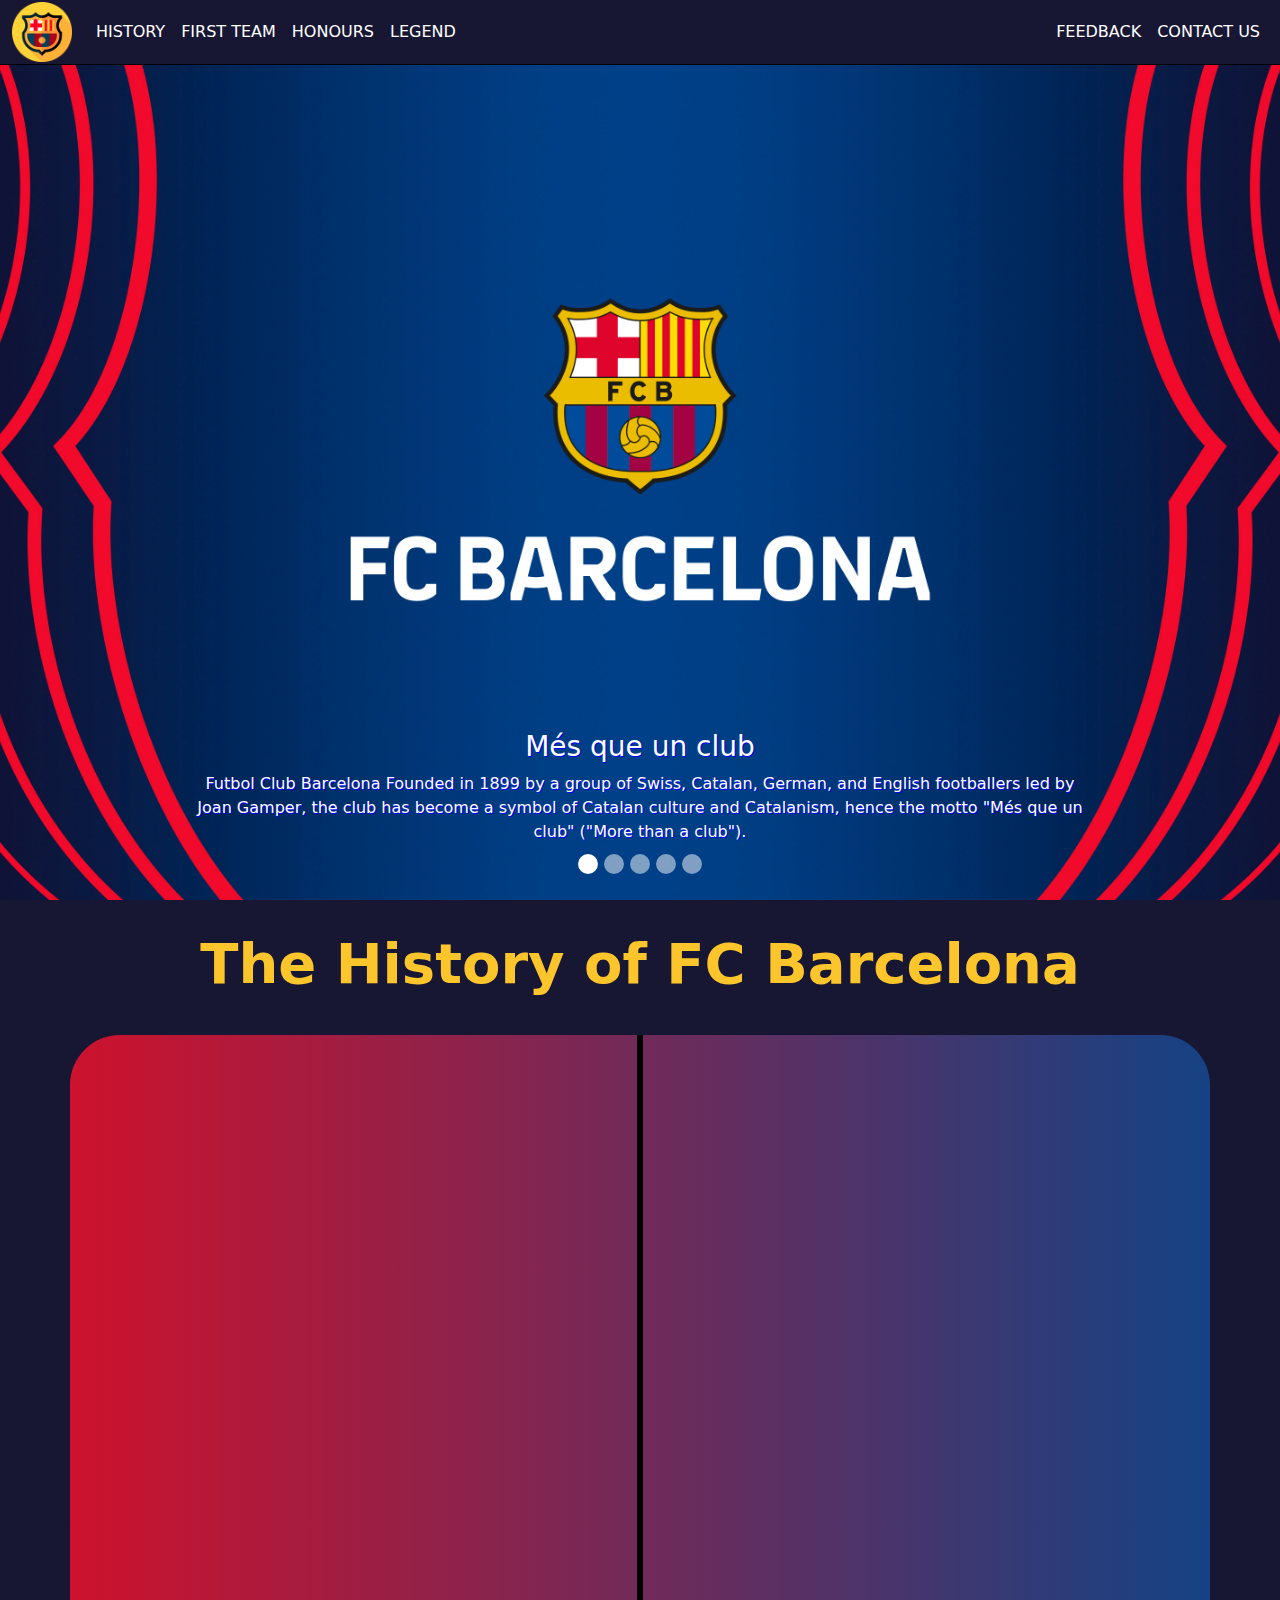
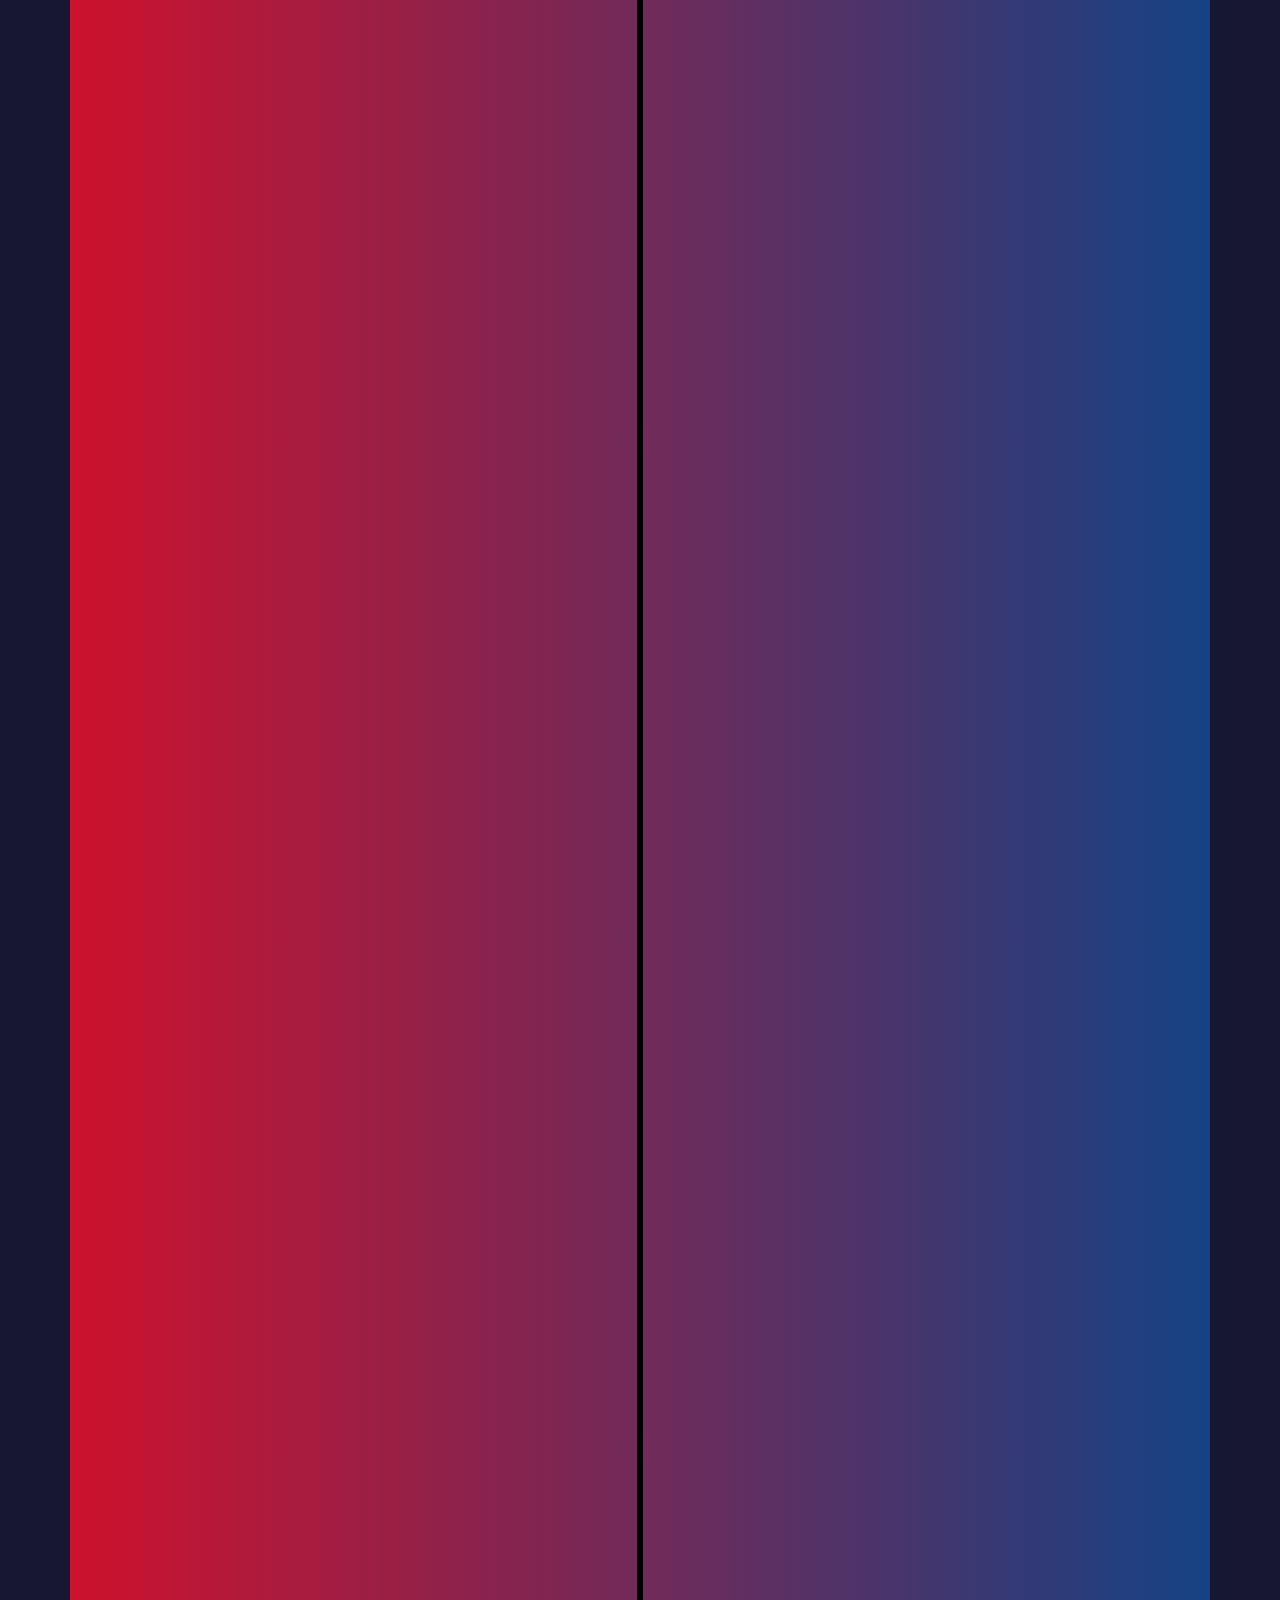
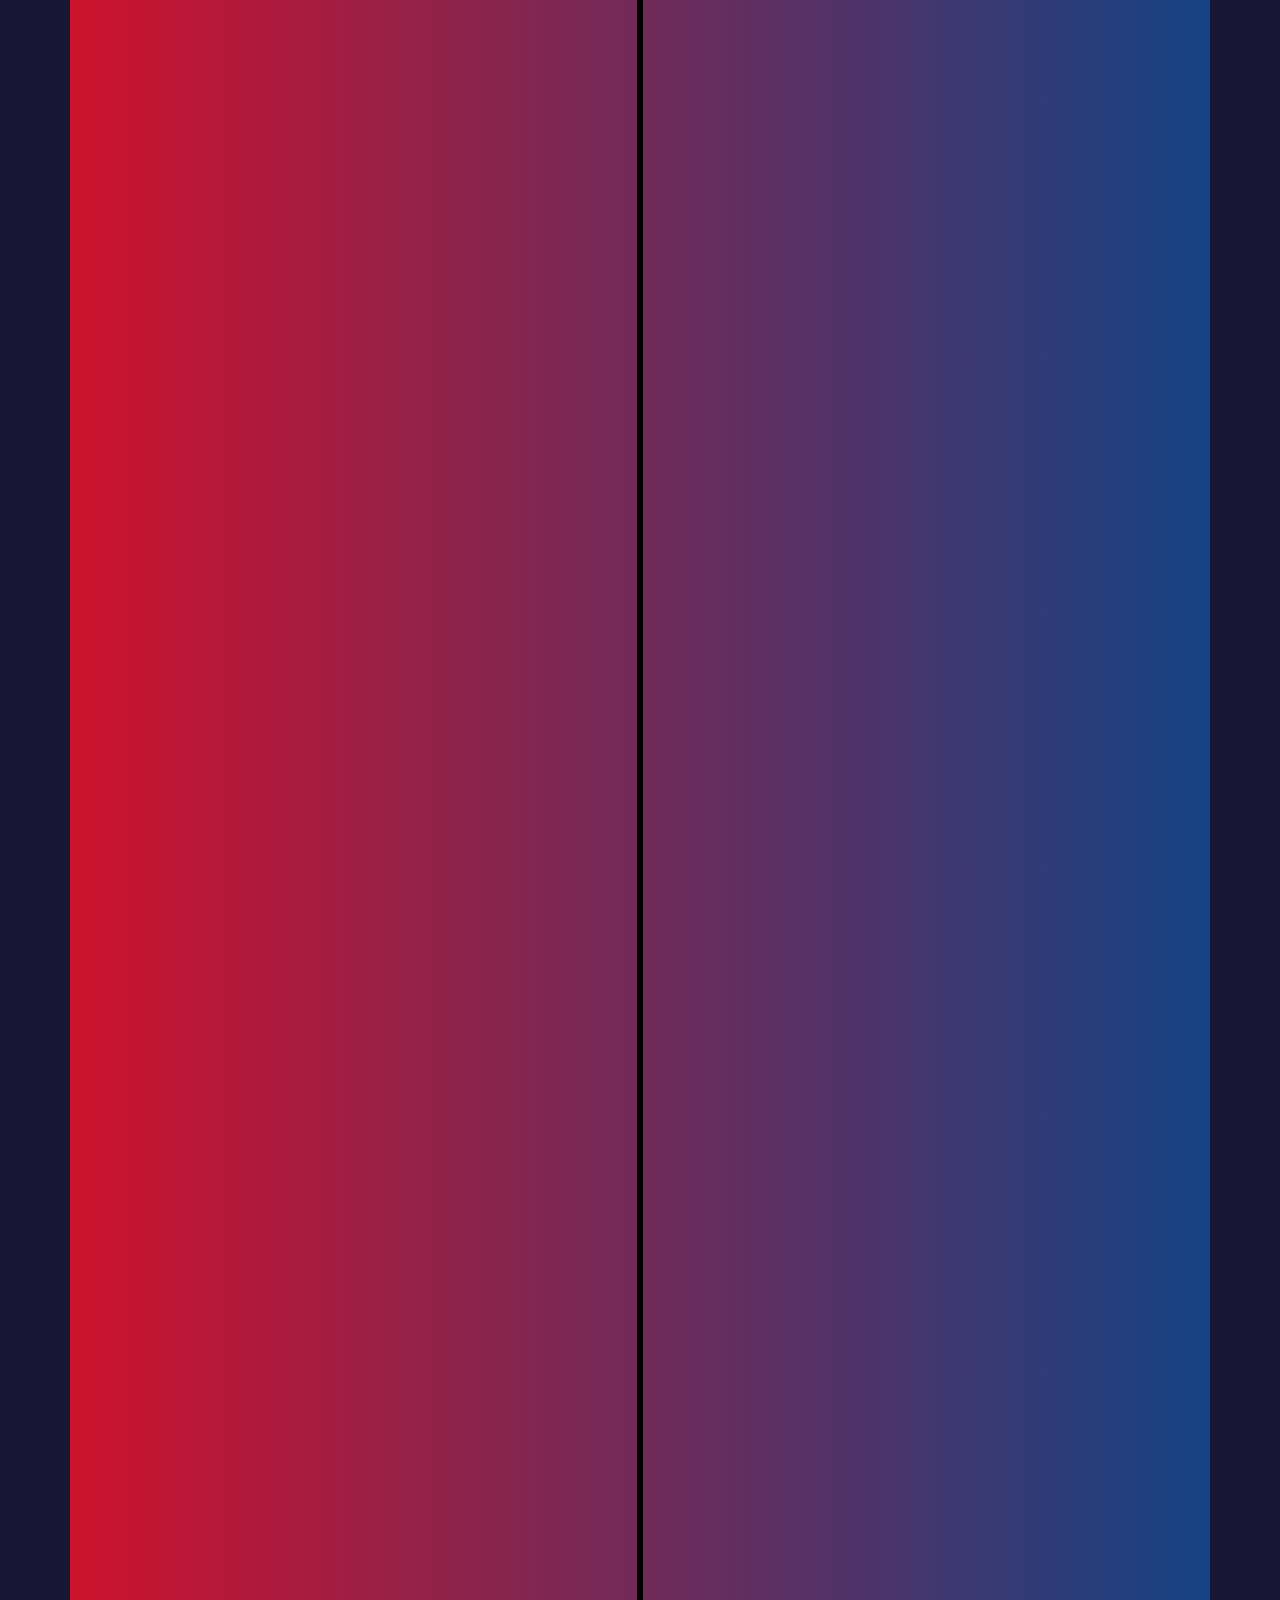
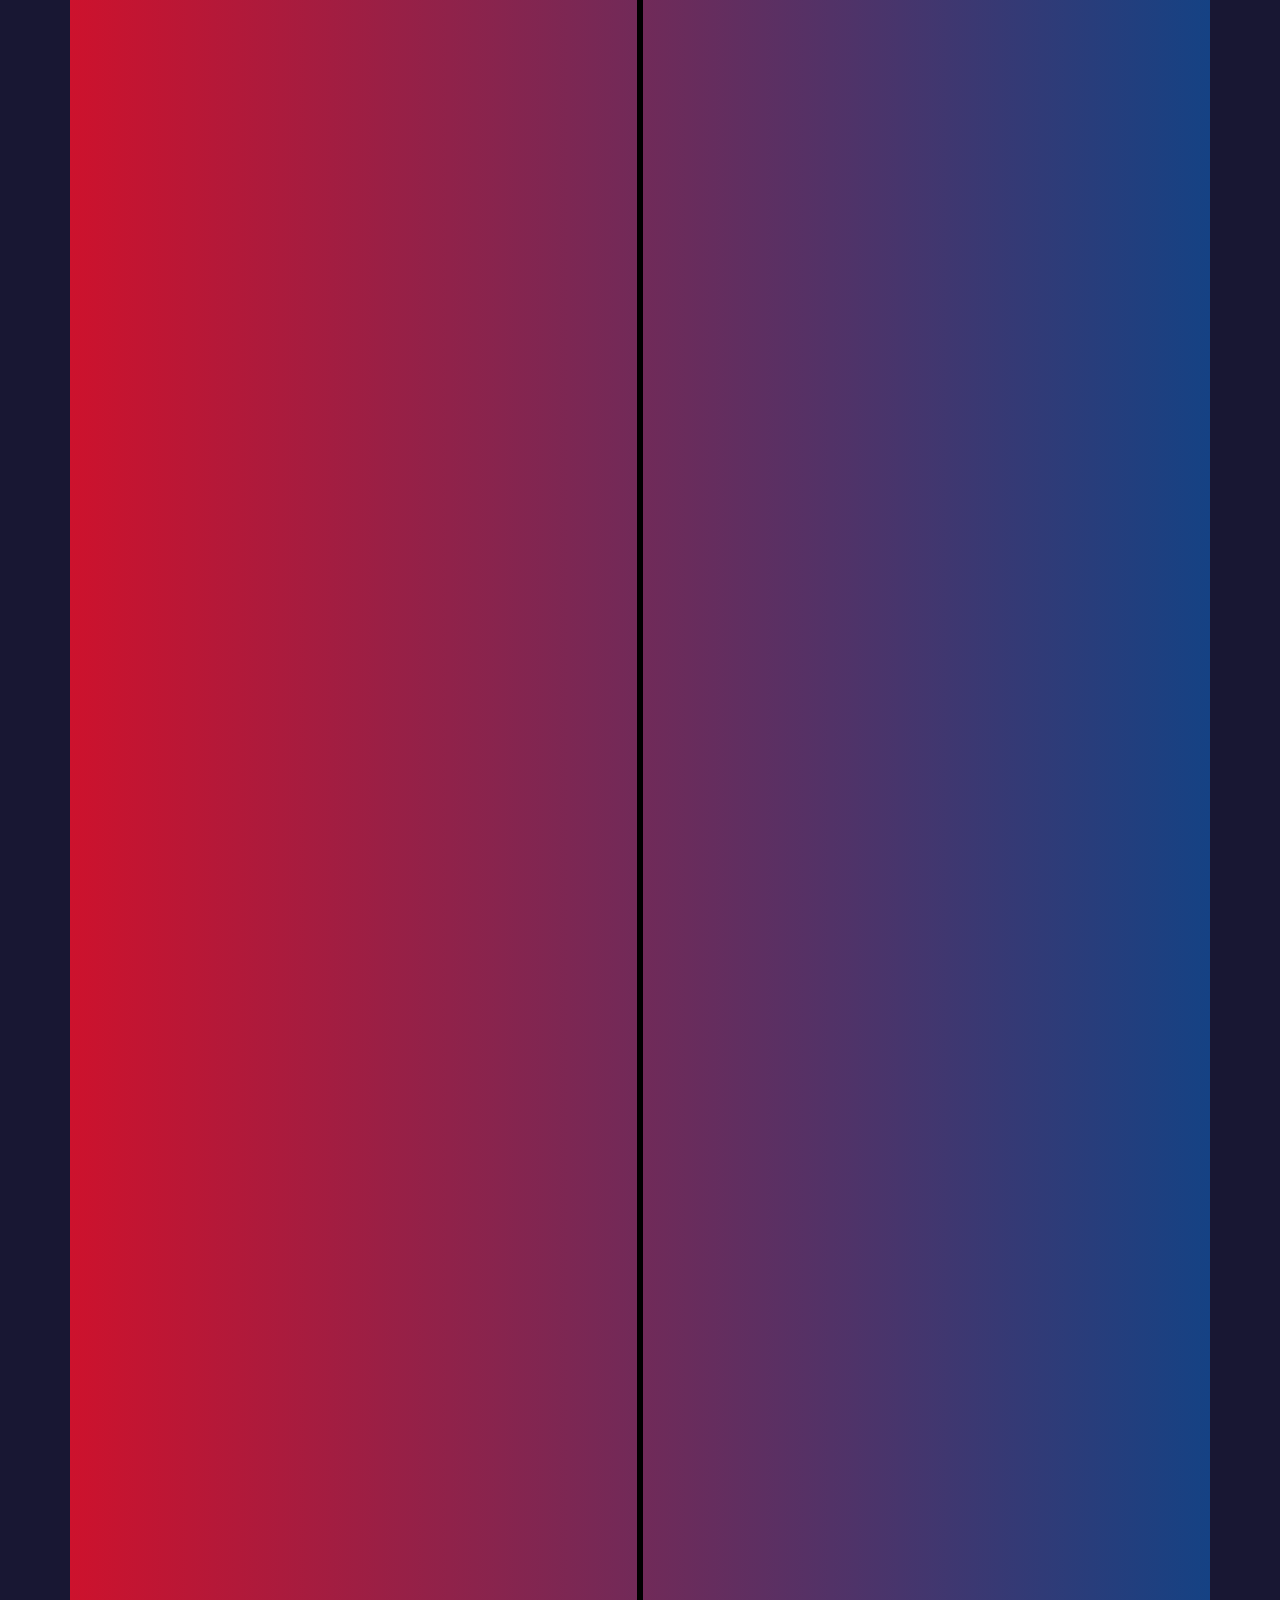
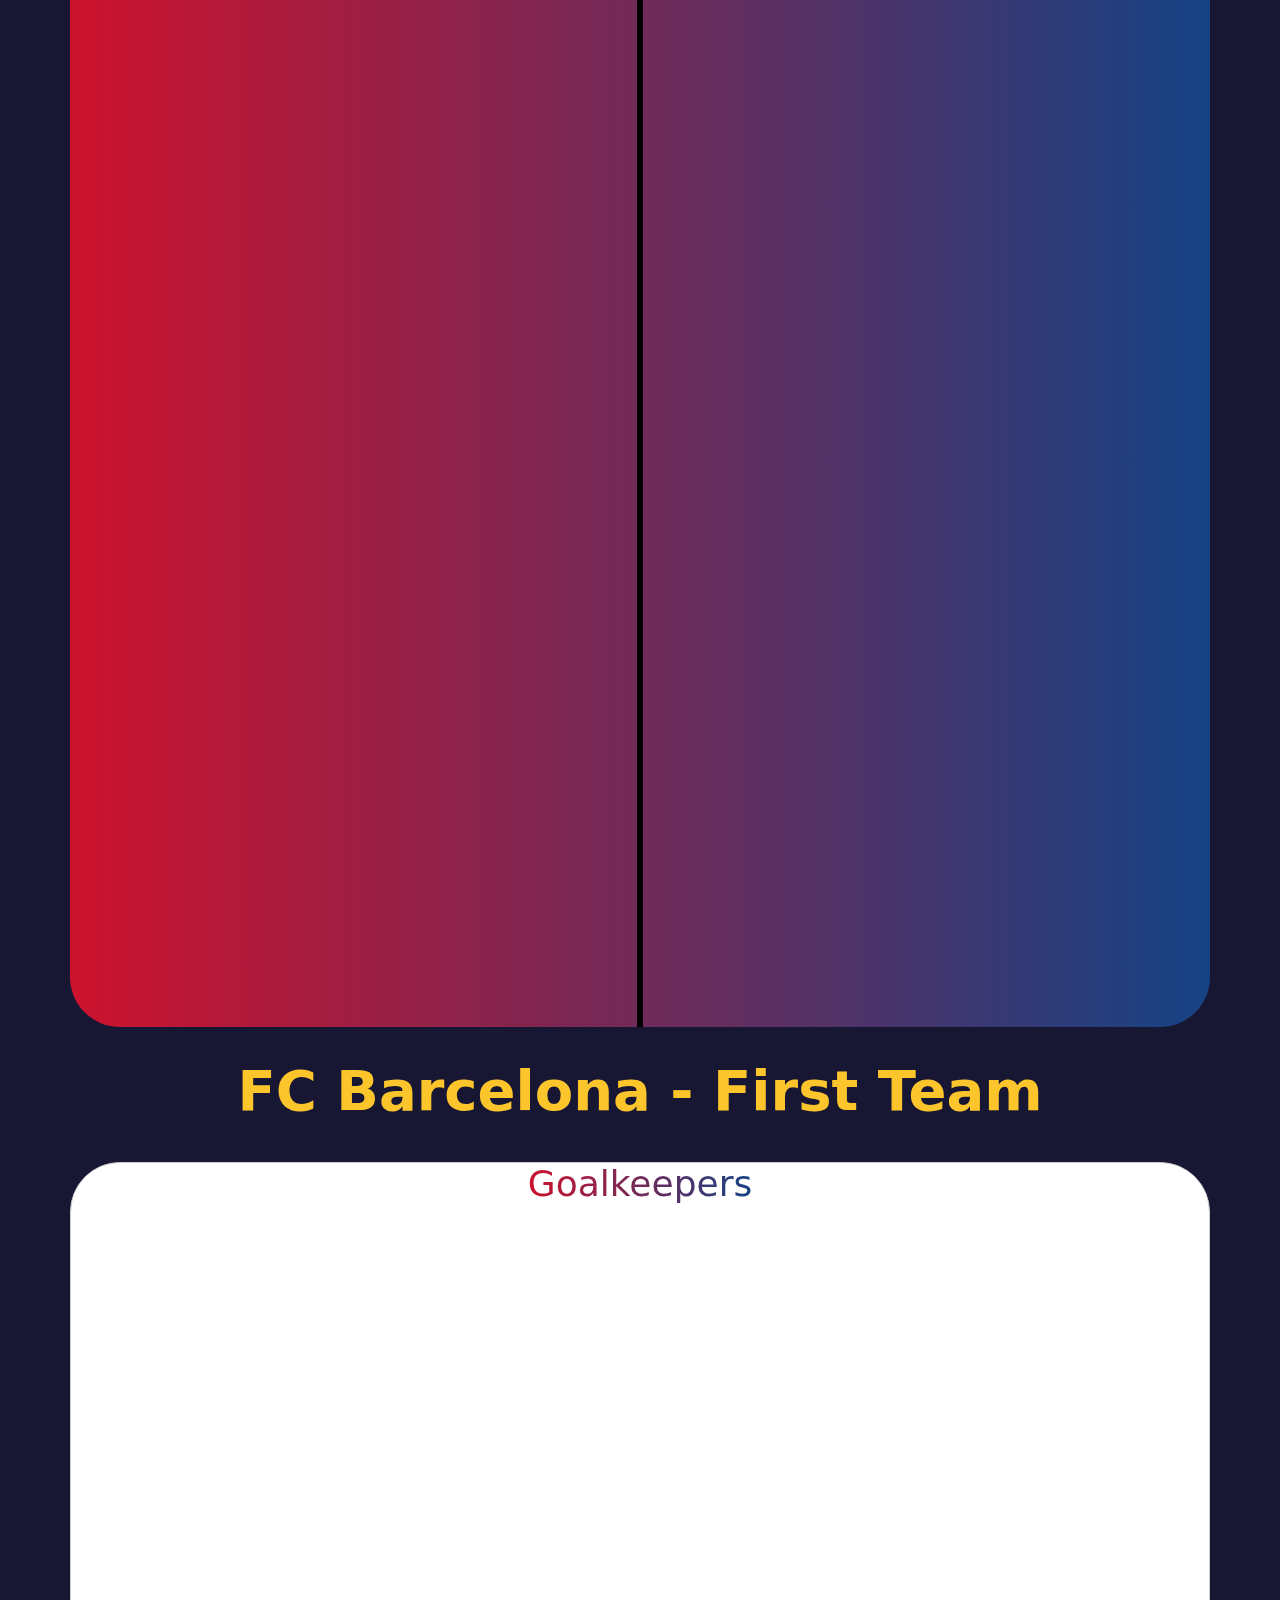
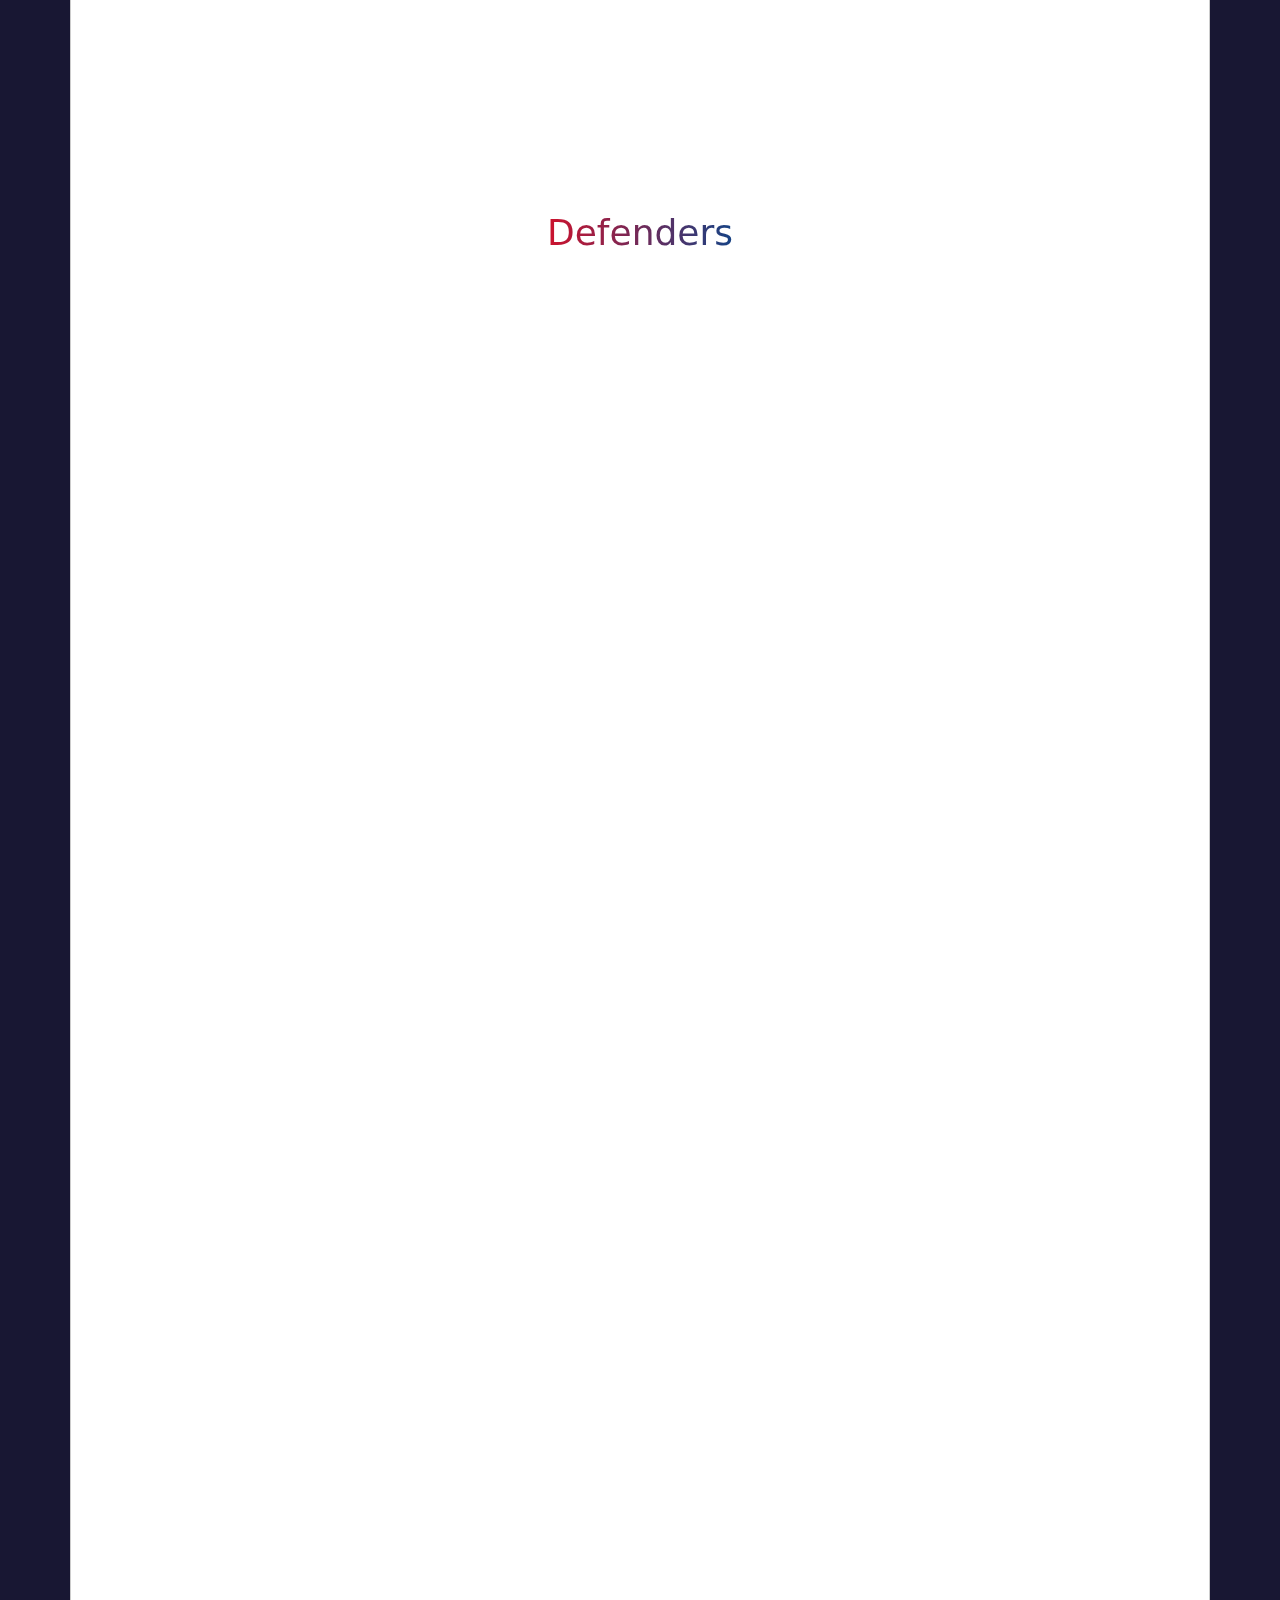
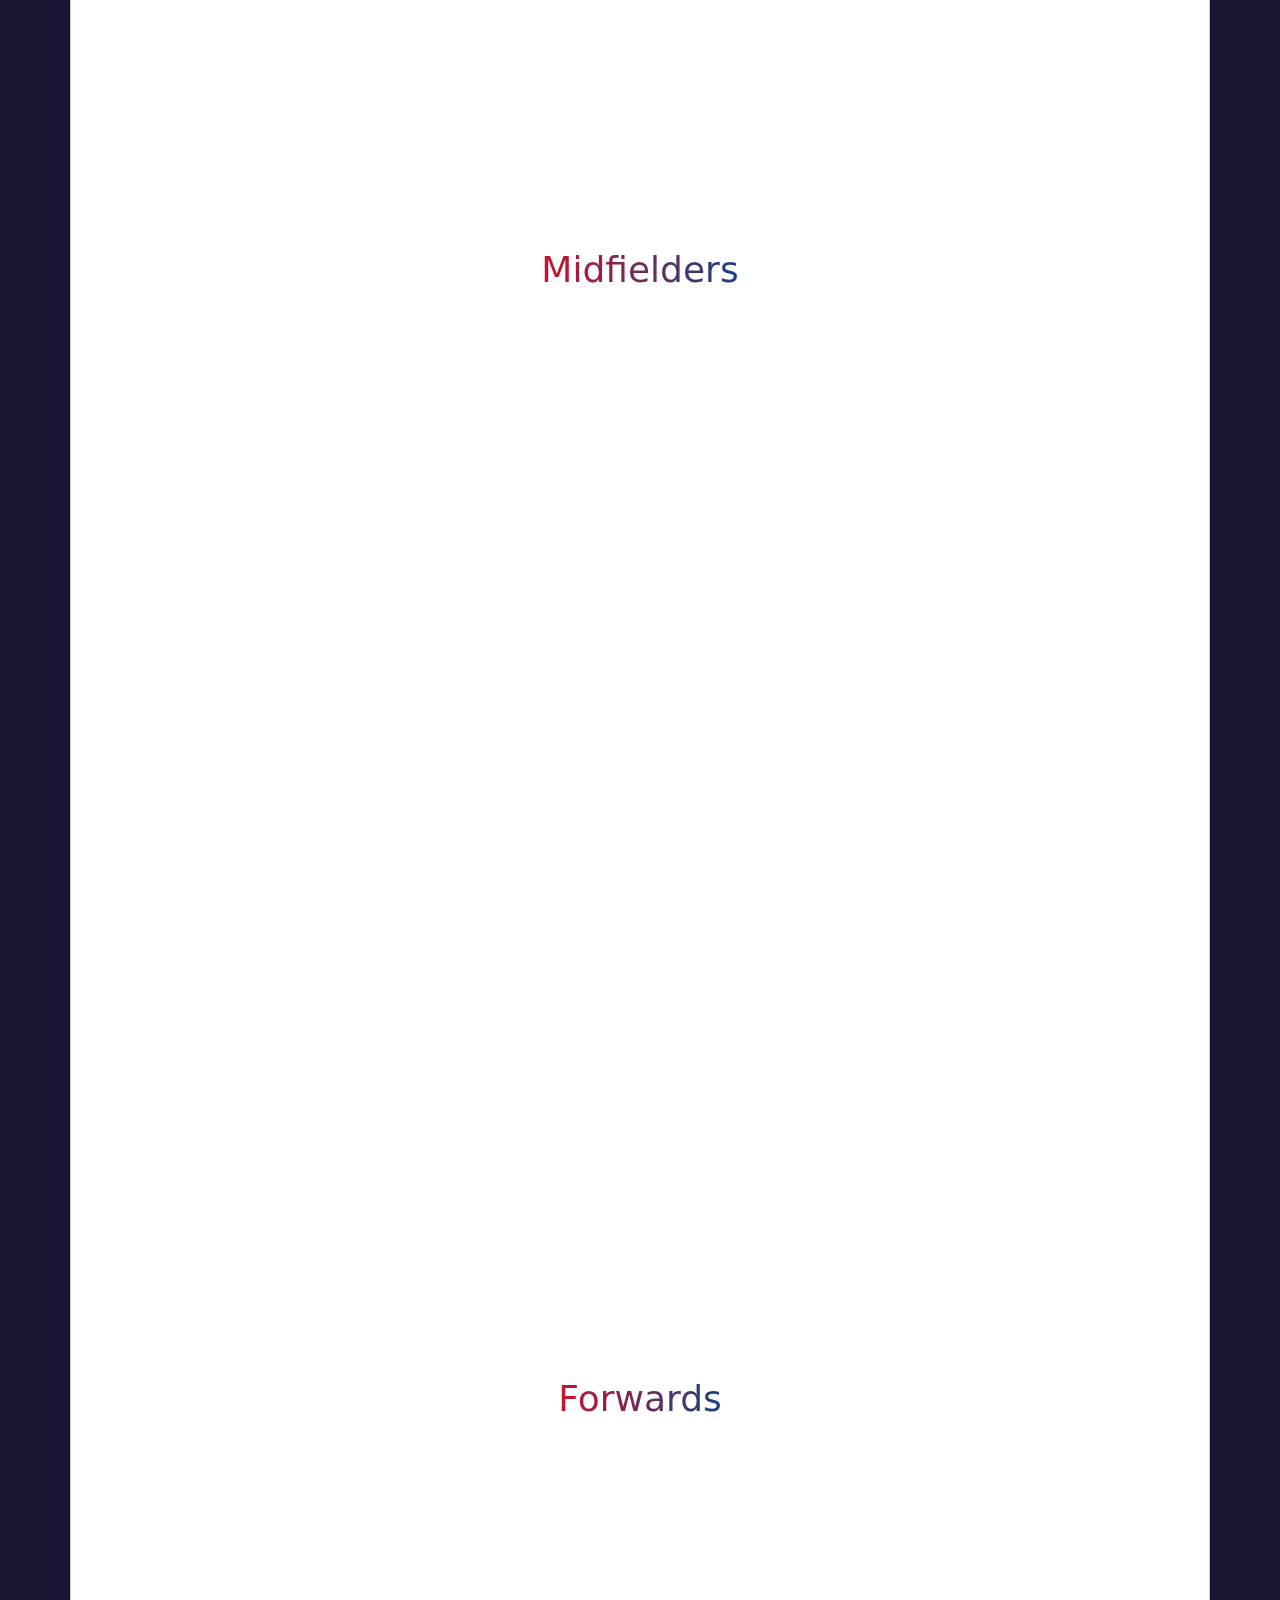
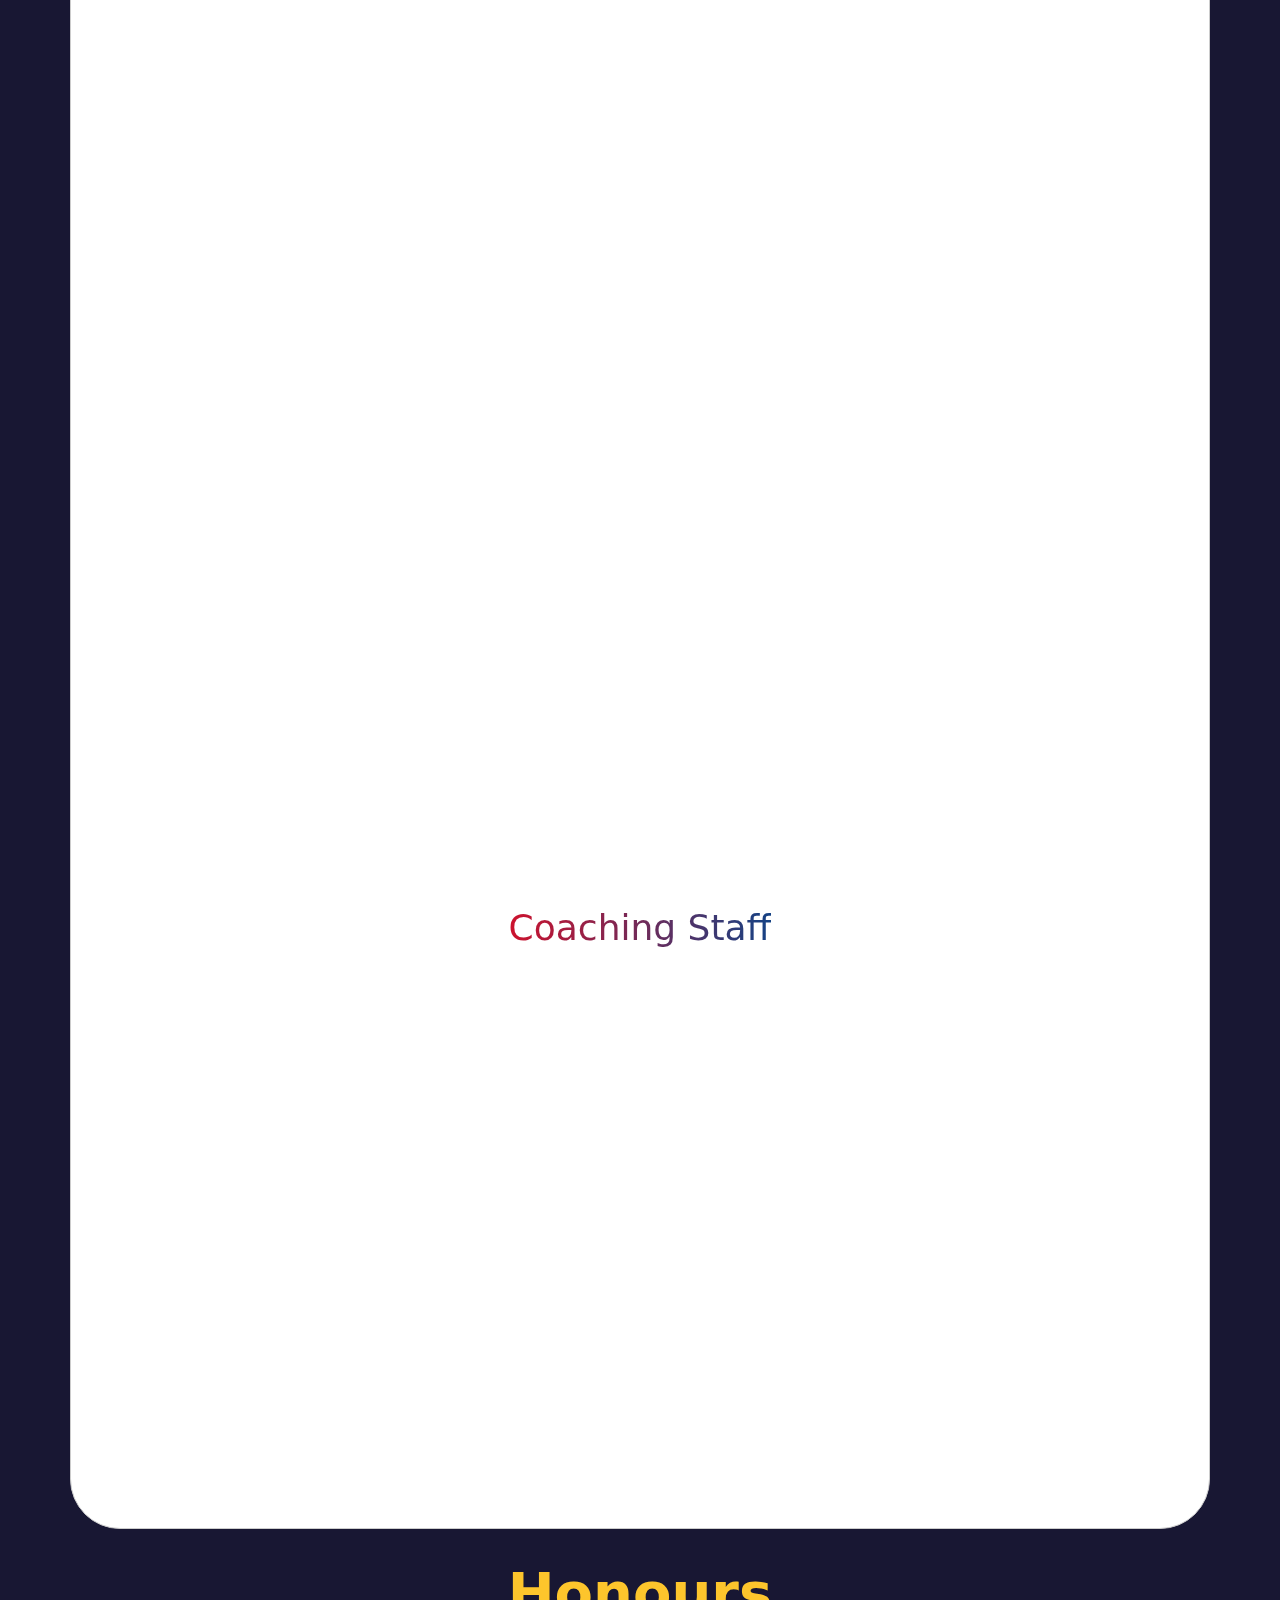
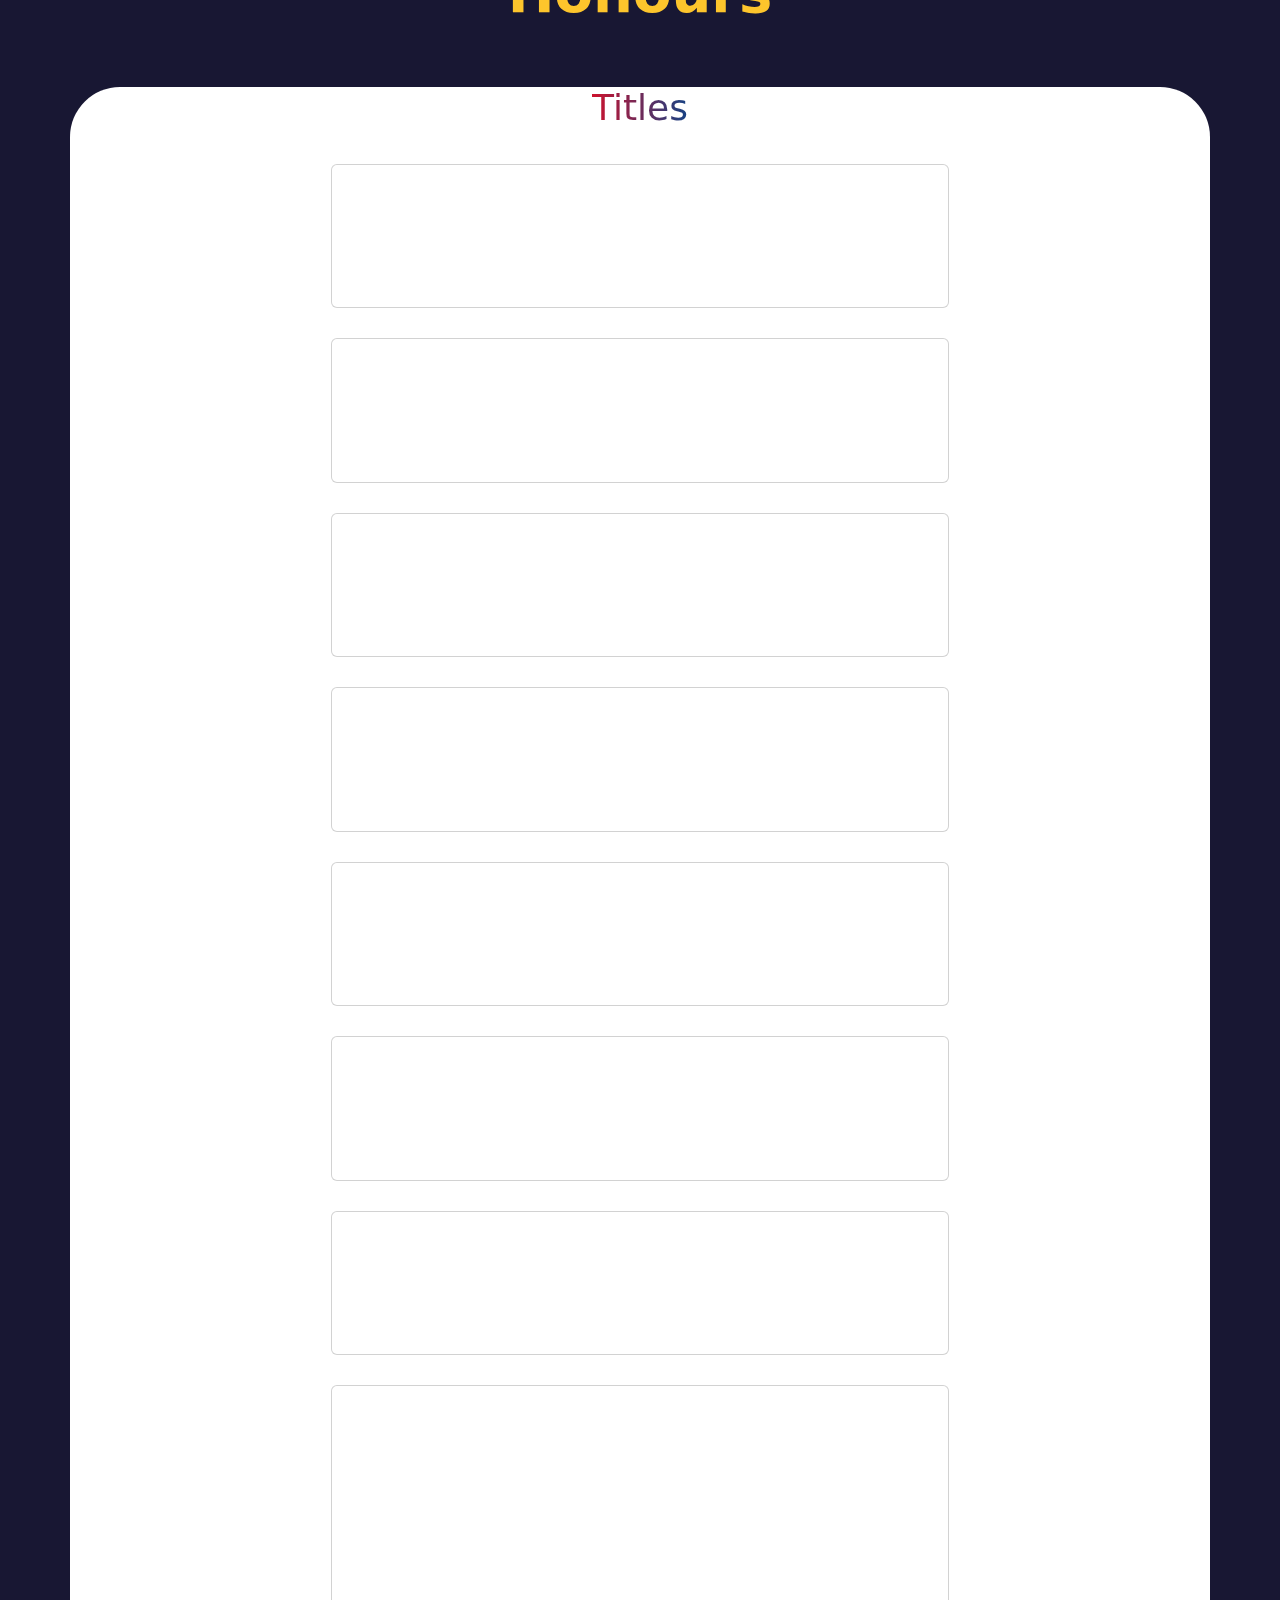
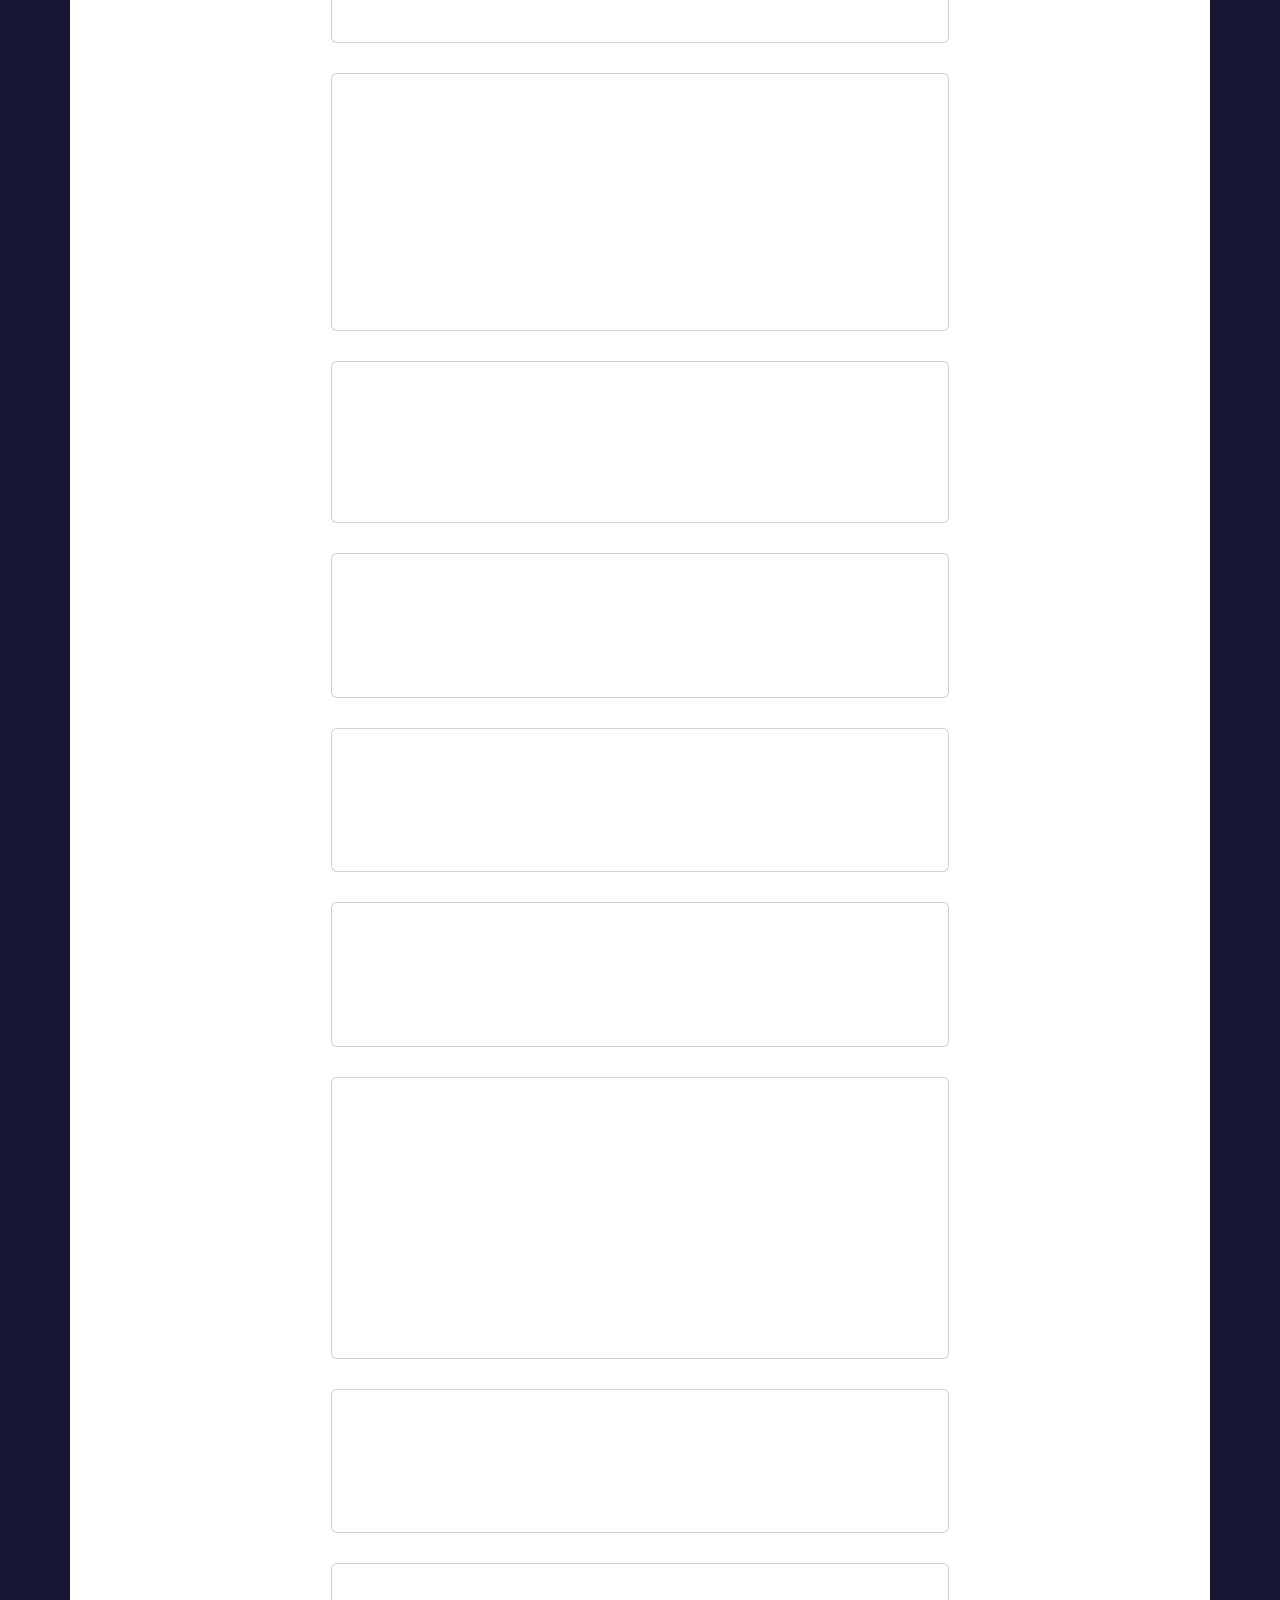
==== commit c77e6b29: "Fix bug logo" ====
--- a/index.html
+++ b/index.html
@@ -5,11 +5,11 @@
     <meta charset="UTF-8">
     <meta http-equiv="X-UA-Compatible" content="IE=edge">
     <meta name="viewport" content="width=device-width, initial-scale=1.0">
-    <link rel="stylesheet" href="/assets/font/fontawesome-free-6.2.0-web/css/all.min.css">
-    <link rel="stylesheet" href="/assets/css/bootstrap-5.2.1-dist/css/bootstrap.min.css">
-    <link rel="stylesheet" href="/assets/css/style.css">
-    <link rel="stylesheet" href="/assets/css/responsive.css">
-    <link rel="icon" href="/assets/img/Raw/logoBarca.png">
+    <link rel="stylesheet" href="./assets/css/bootstrap.min.css">
+    <link rel="stylesheet" href="./assets/font/fontawesome-free-6.2.0-web/css/all.min.css">
+    <link rel="stylesheet" href="./assets/css/style.css">
+    <link rel="stylesheet" href="./assets/css/responsive.css">
+    <link rel="icon" href="./assets/img/Raw/logoBarca.png">
     <title>FC Barcelona</title>
 </head>
 
@@ -20,7 +20,7 @@
             <div class="navbar navbar-expand-md fixed-top">
                 <div class="container-fluid">
                     <a class="navbar-brand" href="">
-                        <img class="main-logo" src="/assets/img/raw/logoBarca.png" alt="Logo Barcelona">
+                        <img class="main-logo" src="./assets/img/Raw/logoBarca.png" alt="Logo Barcelona">
                     </a>
 
                     <button class="navbar-toggler" type="button" data-bs-toggle="collapse"
@@ -45,7 +45,7 @@
                         </ul>
                         <ul class="navbar-nav">
                             <li class="nav-item">
-                                <a href="feedback.html" class="nav-link">Feedback</a>
+                                <a href="feedback.html" class="nav-link" target="_blank">Feedback</a>
                             </li>
                             <li class="nav-item">
                                 <a href="#contact" class="nav-link">Contact us</a>
@@ -73,7 +73,7 @@
                 <!-- End indicators carousel -->
                 <div class="carousel-inner">
                     <div class="carousel-item active ">
-                        <img src="/assets/img/slide/slide1.jpg" alt="Barcelona bounceInLeftground">
+                        <img src="./assets/img/slide/slide1.jpg" alt="Barcelona bounceInLeftground">
                         <div class="carousel-caption">
                             <h3 class="">Més que un club</h3>
                             <p>Futbol Club Barcelona Founded in 1899 by a group of Swiss, Catalan, German, and English
@@ -82,7 +82,7 @@
                         </div>
                     </div>
                     <div class="carousel-item">
-                        <img src="/assets/img/slide/slide2.jpg" alt="Camp Nou Stadium">
+                        <img src="./assets/img/slide/slide2.jpg" alt="Camp Nou Stadium">
                         <div class="carousel-caption">
                             <h3>Spotify Camp Nou</h3>
                             <p>Camp Nou (meaning new field, often referred to in English as the Nou Camp) officially
@@ -91,7 +91,7 @@
                         </div>
                     </div>
                     <div class="carousel-item">
-                        <img src="/assets/img/slide/slide3.jpg" alt="Support">
+                        <img src="./assets/img/slide/slide3.jpg" alt="Support">
                         <div class="carousel-caption">
                             <h3>Supporter</h3>
                             <p>The nickname culer for a Barcelona supporter is derived from the Catalan cul. Barcelona
@@ -101,7 +101,7 @@
                         </div>
                     </div>
                     <div class="carousel-item">
-                        <img src="/assets/img/slide/slide4.jpg" alt="copaderay winner">
+                        <img src="./assets/img/slide/slide4.jpg" alt="copaderay winner">
                         <div class="carousel-caption">
                             <h3>Copa del Rey</h3>
                             <p>
@@ -112,7 +112,7 @@
                         </div>
                     </div>
                     <div class="carousel-item">
-                        <img src="/assets/img/slide/slide5.jpg" alt="c1 winner">
+                        <img src="./assets/img/slide/slide5.jpg" alt="c1 winner">
                         <div class="carousel-caption">
                             <h3>2015 UEFA Champions League Final</h3>
                             <p>As winners, Barcelona earned the right to play against the winners of the 2014-15 UEFA
@@ -133,7 +133,7 @@
                 <div class="timeline container">
                     <div class="timeline__item left reveal fade-left">
                         <div class="card timeline__item-content">
-                            <img class="card-img-top" src="/assets/img/history/1.jpg" alt="Card image">
+                            <img class="card-img-top" src="./assets/img/history/1.jpg" alt="Card image">
                             <div class="card-body">
                                 <h4 class="card-title gradient-text">1899 -1909. Foundation and survival</h4>
                                 <p class="card-text">Founder of the Club Joan Gamper was the driving force
@@ -147,7 +147,7 @@
                     </div>
                     <div class="timeline__item right reveal fade-right">
                         <div class="card timeline__item-content">
-                            <img class="card-img-top" src="/assets/img/history/2.jpg" alt="Card image">
+                            <img class="card-img-top" src="./assets/img/history/2.jpg" alt="Card image">
                             <div class="card-body">
                                 <h4 class="card-title gradient-text">1909-19. Consolidation at Carrer Indústria
                                 </h4>
@@ -162,7 +162,7 @@
                     </div>
                     <div class="timeline__item left reveal fade-left">
                         <div class="card timeline__item-content">
-                            <img class="card-img-top" src="/assets/img/history/3.jpg" alt="Card image">
+                            <img class="card-img-top" src="./assets/img/history/3.jpg" alt="Card image">
                             <div class="card-body">
                                 <h4 class="card-title gradient-text">1919-30. A golden age</h4>
                                 <p class="card-text">The team begins to collect silverware and the players begin
@@ -176,7 +176,7 @@
                     </div>
                     <div class="timeline__item right reveal fade-right">
                         <div class="card timeline__item-content">
-                            <img class="card-img-top" src="/assets/img/history/4.jpg" alt="Card image">
+                            <img class="card-img-top" src="./assets/img/history/4.jpg" alt="Card image">
                             <div class="card-body">
                                 <h4 class="card-title gradient-text">1930-39. Struggling against history</h4>
                                 <p class="card-text">The decade of the 1930s was marked by political instability
@@ -190,7 +190,7 @@
                     </div>
                     <div class="timeline__item left reveal fade-left">
                         <div class="card timeline__item-content">
-                            <img class="card-img-top" src="/assets/img/history/5.jpg" alt="Card image">
+                            <img class="card-img-top" src="./assets/img/history/5.jpg" alt="Card image">
                             <div class="card-body">
                                 <h4 class="card-title gradient-text">1939-50. Years of perseverance
                                 </h4>
@@ -207,7 +207,7 @@
                     </div>
                     <div class="timeline__item right reveal fade-right">
                         <div class="card timeline__item-content">
-                            <img class="card-img-top" src="/assets/img/history/6.jpg" alt="Card image">
+                            <img class="card-img-top" src="./assets/img/history/6.jpg" alt="Card image">
                             <div class="card-body">
                                 <h4 class="card-title gradient-text">1950-1961. The Kubala era</h4>
                                 <p class="card-text">The Club doubles its membership and builds Camp Nou, opened
@@ -221,7 +221,7 @@
                     </div>
                     <div class="timeline__item left reveal fade-left">
                         <div class="card timeline__item-content">
-                            <img class="card-img-top" src="/assets/img/history/7.jpg" alt="Card image">
+                            <img class="card-img-top" src="./assets/img/history/7.jpg" alt="Card image">
                             <div class="card-body">
                                 <h4 class="card-title gradient-text">1961-69. A new social dimension</h4>
                                 <p class="card-text">The Club increases its membership despite the relative lack
@@ -235,7 +235,7 @@
                     </div>
                     <div class="timeline__item right reveal fade-right">
                         <div class="card timeline__item-content">
-                            <img class="card-img-top" src="/assets/img/history/8.jpg" alt="Card image">
+                            <img class="card-img-top" src="./assets/img/history/8.jpg" alt="Card image">
                             <div class="card-body">
                                 <h4 class="card-title gradient-text">1969-78. Cruyff and democracy</h4>
                                 <p class="card-text">The possibility of signing foreign players once more meant
@@ -250,7 +250,7 @@
                     </div>
                     <div class="timeline__item left reveal fade-left">
                         <div class="card timeline__item-content">
-                            <img class="card-img-top" src="/assets/img/history/9.jpg" alt="Card image">
+                            <img class="card-img-top" src="./assets/img/history/9.jpg" alt="Card image">
                             <div class="card-body">
                                 <h4 class="card-title gradient-text">1978-88. More members, more stars</h4>
                                 <p class="card-text">Persistence to build itself into the greatest club in the
@@ -264,7 +264,7 @@
                     </div>
                     <div class="timeline__item right reveal fade-right">
                         <div class="card timeline__item-content">
-                            <img class="card-img-top" src="/assets/img/history/10.jpg" alt="Card image">
+                            <img class="card-img-top" src="./assets/img/history/10.jpg" alt="Card image">
                             <div class="card-body">
                                 <h4 class="card-title gradient-text">1988-1996. The era of the 'Dream Team'</h4>
                                 <p class="card-text">Barça win their first European Cup in 1992.</p>
@@ -276,7 +276,7 @@
                     </div>
                     <div class="timeline__item left reveal fade-left">
                         <div class="card timeline__item-content">
-                            <img class="card-img-top" src="/assets/img/history/11.jpg" alt="Card image">
+                            <img class="card-img-top" src="./assets/img/history/11.jpg" alt="Card image">
                             <div class="card-body">
                                 <h4 class="card-title gradient-text">1996-2008. Barça reaches its century</h4>
                                 <p class="card-text">The centenary celebrations were a demonstration of what
@@ -292,7 +292,7 @@
                     </div>
                     <div class="timeline__item right reveal fade-right">
                         <div class="card timeline__item-content">
-                            <img class="card-img-top" src="/assets/img/history/12.jpg" alt="Card image">
+                            <img class="card-img-top" src="./assets/img/history/12.jpg" alt="Card image">
                             <div class="card-body">
                                 <h4 class="card-title gradient-text">2008-20. The best years in our history</h4>
                                 <p class="card-text">Barça delight the world with their brand of football that
@@ -317,9 +317,10 @@
                         <div class="team-list__item">
                             <h3 class="team-list__label gradient-text">Goalkeepers</h3>
                             <div class="row justify-content-center">
-                                <div class="col-md-4 team-list__item-body reveal fade-bottom d-flex justify-content-center">
-                                    <div class="card card-player">
-                                        <img class="card-img-top" src="/assets/img/player/jugador_fitxa-ter_stegen.webp"
+                                <div
+                                    class="col-md-4 team-list__item-body reveal fade-bottom d-flex justify-content-center">
+                                    <div class="card card-player">
+                                        <img class="card-img-top" src="./assets/img/player/jugador_fitxa-ter_stegen.webp"
                                             alt="Card image">
                                         <div class="card-body text-center">
                                             <h4 class="card-title gradient-text">1 Marc-André ter Stegen</h4>
@@ -332,7 +333,7 @@
                                 </div>
                                 <div class="col-md-4 team-list__item-body reveal fade-bottom  ">
                                     <div class="card card-player">
-                                        <img class="card-img-top" src="/assets/img/player/jugador_fitxa-inaki_pena.webp"
+                                        <img class="card-img-top" src="./assets/img/player/jugador_fitxa-inaki_pena.webp"
                                             alt="Card image">
                                         <div class="card-body text-center">
                                             <h4 class="card-title gradient-text">26 Iñaki Peña</h4>
@@ -352,7 +353,7 @@
                             <div class="row justify-content-center">
                                 <div class="col-md-4 team-list__item-body reveal fade-bottom  ">
                                     <div class="card card-player">
-                                        <img class="card-img-top" src="/assets/img/player/jugador_fitxa-bellerin.webp"
+                                        <img class="card-img-top" src="./assets/img/player/jugador_fitxa-bellerin.webp"
                                             alt="Card image">
                                         <div class="card-body text-center">
                                             <h4 class="card-title gradient-text">2 Héctor Bellerín</h4>
@@ -365,7 +366,7 @@
                                 </div>
                                 <div class="col-md-4 team-list__item-body reveal fade-bottom  ">
                                     <div class="card card-player">
-                                        <img class="card-img-top" src="/assets/img/player/jugador_fitxa-pique.webp"
+                                        <img class="card-img-top" src="./assets/img/player/jugador_fitxa-pique.webp"
                                             alt="Card image">
                                         <div class="card-body text-center">
                                             <h4 class="card-title gradient-text">3 Gerard Piqué</h4>
@@ -378,7 +379,7 @@
                                 </div>
                                 <div class="col-md-4 team-list__item-body reveal fade-bottom  ">
                                     <div class="card card-player">
-                                        <img class="card-img-top" src="/assets/img/player/jugador_fitxa-araujo.webp"
+                                        <img class="card-img-top" src="./assets/img/player/jugador_fitxa-araujo.webp"
                                             alt="Card image">
                                         <div class="card-body text-center">
                                             <h4 class="card-title gradient-text">4 Ronald Araújo</h4>
@@ -392,7 +393,7 @@
                                 <div class="col-md-4 team-list__item-body reveal fade-bottom  ">
                                     <div class="card card-player">
                                         <img class="card-img-top"
-                                            src="/assets/img/player/jugador_fitxa-christensen.webp" alt="Card image">
+                                            src="./assets/img/player/jugador_fitxa-christensen.webp" alt="Card image">
                                         <div class="card-body text-center">
                                             <h4 class="card-title gradient-text">15 Andreas Christensen</h4>
                                             <p class="card-text">Defender</p>
@@ -404,7 +405,7 @@
                                 </div>
                                 <div class="col-md-4 team-list__item-body reveal fade-bottom  ">
                                     <div class="card card-player">
-                                        <img class="card-img-top" src="/assets/img/player/jugador_fitxa-marcos_a.webp"
+                                        <img class="card-img-top" src="./assets/img/player/jugador_fitxa-marcos_a.webp"
                                             alt="Card image">
                                         <div class="card-body text-center">
                                             <h4 class="card-title gradient-text">17 Marcos Alonso</h4>
@@ -417,7 +418,7 @@
                                 </div>
                                 <div class="col-md-4 team-list__item-body reveal fade-bottom  ">
                                     <div class="card card-player">
-                                        <img class="card-img-top" src="/assets/img/player/jugador_fitxa-jordi_alba.webp"
+                                        <img class="card-img-top" src="./assets/img/player/jugador_fitxa-jordi_alba.webp"
                                             alt="Card image">
                                         <div class="card-body text-center">
                                             <h4 class="card-title gradient-text">18 Jordi Alba</h4>
@@ -430,7 +431,7 @@
                                 </div>
                                 <div class="col-md-4 team-list__item-body reveal fade-bottom  ">
                                     <div class="card card-player">
-                                        <img class="card-img-top" src="/assets/img/player/jugador_fitxa-kounde.webp"
+                                        <img class="card-img-top" src="./assets/img/player/jugador_fitxa-kounde.webp"
                                             alt="Card image">
                                         <div class="card-body text-center">
                                             <h4 class="card-title gradient-text">23 Jules Kounde</h4>
@@ -443,7 +444,7 @@
                                 </div>
                                 <div class="col-md-4 team-list__item-body reveal fade-bottom  ">
                                     <div class="card card-player">
-                                        <img class="card-img-top" src="/assets/img/player/jugador_fitxa-eric.webp"
+                                        <img class="card-img-top" src="./assets/img/player/jugador_fitxa-eric.webp"
                                             alt="Card image">
                                         <div class="card-body text-center">
                                             <h4 class="card-title gradient-text">24 Eric Garcia</h4>
@@ -463,7 +464,7 @@
                             <div class="row justify-content-center">
                                 <div class="col-md-4 team-list__item-body reveal fade-bottom  ">
                                     <div class="card card-player">
-                                        <img class="card-img-top" src="/assets/img/player/jugador_fitxa-sergio.webp"
+                                        <img class="card-img-top" src="./assets/img/player/jugador_fitxa-sergio.webp"
                                             alt="Card image">
                                         <div class="card-body text-center">
                                             <h4 class="card-title gradient-text">5 Sergio Busquets</h4>
@@ -476,7 +477,7 @@
                                 </div>
                                 <div class="col-md-4 team-list__item-body reveal fade-bottom  ">
                                     <div class="card card-player">
-                                        <img class="card-img-top" src="/assets/img/player/jugador_fitxa-pedri.webp"
+                                        <img class="card-img-top" src="./assets/img/player/jugador_fitxa-pedri.webp"
                                             alt="Card image">
                                         <div class="card-body text-center">
                                             <h4 class="card-title gradient-text">8 Pedri</h4>
@@ -489,7 +490,7 @@
                                 </div>
                                 <div class="col-md-4 team-list__item-body reveal fade-bottom  ">
                                     <div class="card card-player">
-                                        <img class="card-img-top" src="/assets/img/player/jugador_fitxa-kessie.webp"
+                                        <img class="card-img-top" src="./assets/img/player/jugador_fitxa-kessie.webp"
                                             alt="Card image">
                                         <div class="card-body text-center">
                                             <h4 class="card-title gradient-text">19 Franck Kessie</h4>
@@ -502,7 +503,7 @@
                                 </div>
                                 <div class="col-md-4 team-list__item-body reveal fade-bottom  ">
                                     <div class="card card-player">
-                                        <img class="card-img-top" src="/assets/img/player/jugador_fitxa-s_roberto.webp"
+                                        <img class="card-img-top" src="./assets/img/player/jugador_fitxa-s_roberto.webp"
                                             alt="Card image">
                                         <div class="card-body text-center">
                                             <h4 class="card-title gradient-text">20 Sergi Roberto</h4>
@@ -515,7 +516,7 @@
                                 </div>
                                 <div class="col-md-4 team-list__item-body reveal fade-bottom  ">
                                     <div class="card card-player">
-                                        <img class="card-img-top" src="/assets/img/player/jugador_fitxa-frenkie.webp"
+                                        <img class="card-img-top" src="./assets/img/player/jugador_fitxa-frenkie.webp"
                                             alt="Card image">
                                         <div class="card-body text-center">
                                             <h4 class="card-title gradient-text">21 Frenkie de Jong</h4>
@@ -528,7 +529,7 @@
                                 </div>
                                 <div class="col-md-4 team-list__item-body reveal fade-bottom  ">
                                     <div class="card card-player">
-                                        <img class="card-img-top" src="/assets/img/player/jugador_fitxa-gavi.webp"
+                                        <img class="card-img-top" src="./assets/img/player/jugador_fitxa-gavi.webp"
                                             alt="Card image">
                                         <div class="card-body text-center">
                                             <h4 class="card-title gradient-text">30 Gavi</h4>
@@ -548,7 +549,7 @@
                             <div class="row justify-content-center">
                                 <div class="col-md-4 team-list__item-body reveal fade-bottom  ">
                                     <div class="card card-player">
-                                        <img class="card-img-top" src="/assets/img/player/jugador_fitxa-dembele.webp"
+                                        <img class="card-img-top" src="./assets/img/player/jugador_fitxa-dembele.webp"
                                             alt="Card image">
                                         <div class="card-body text-center">
                                             <h4 class="card-title gradient-text">7 Ousmane Dembélé</h4>
@@ -561,7 +562,7 @@
                                 </div>
                                 <div class="col-md-4 team-list__item-body reveal fade-bottom  ">
                                     <div class="card card-player">
-                                        <img class="card-img-top" src="/assets/img/player/jugador_fitxa-lewan.webp"
+                                        <img class="card-img-top" src="./assets/img/player/jugador_fitxa-lewan.webp"
                                             alt="Card image">
                                         <div class="card-body text-center">
                                             <h4 class="card-title gradient-text">9 Robert Lewandowski</h4>
@@ -574,7 +575,7 @@
                                 </div>
                                 <div class="col-md-4 team-list__item-body reveal fade-bottom  ">
                                     <div class="card card-player">
-                                        <img class="card-img-top" src="/assets/img/player/jugador_fitxa-ansu.webp"
+                                        <img class="card-img-top" src="./assets/img/player/jugador_fitxa-ansu.webp"
                                             alt="Card image">
                                         <div class="card-body text-center">
                                             <h4 class="card-title gradient-text">10 Ansu Fati</h4>
@@ -587,7 +588,7 @@
                                 </div>
                                 <div class="col-md-4 team-list__item-body reveal fade-bottom  ">
                                     <div class="card card-player">
-                                        <img class="card-img-top" src="/assets/img/player/jugador_fitxa-ferran.webp"
+                                        <img class="card-img-top" src="./assets/img/player/jugador_fitxa-ferran.webp"
                                             alt="Card image">
                                         <div class="card-body text-center">
                                             <h4 class="card-title gradient-text">11 Ferran Torres</h4>
@@ -600,7 +601,7 @@
                                 </div>
                                 <div class="col-md-4 team-list__item-body reveal fade-bottom  ">
                                     <div class="card card-player">
-                                        <img class="card-img-top" src="/assets/img/player/jugador_fitxa-memphis.webp"
+                                        <img class="card-img-top" src="./assets/img/player/jugador_fitxa-memphis.webp"
                                             alt="Card image">
                                         <div class="card-body text-center">
                                             <h4 class="card-title gradient-text">14 Memphis Depay</h4>
@@ -613,7 +614,7 @@
                                 </div>
                                 <div class="col-md-4 team-list__item-body reveal fade-bottom  ">
                                     <div class="card card-player">
-                                        <img class="card-img-top" src="/assets/img/player/jugador_fitxa-raphinha.webp"
+                                        <img class="card-img-top" src="./assets/img/player/jugador_fitxa-raphinha.webp"
                                             alt="Card image">
                                         <div class="card-body text-center">
                                             <h4 class="card-title gradient-text">22 Raphinha</h4>
@@ -632,7 +633,7 @@
                             <div class="row justify-content-center">
                                 <div class="col-md-4 team-list__item-body reveal fade-bottom  ">
                                     <div class="card card-player">
-                                        <img class="card-img-top" src="/assets/img/player/1200x750-xavi.webp"
+                                        <img class="card-img-top" src="./assets/img/player/1200x750-xavi.webp"
                                             alt="Card image">
                                         <div class="card-body text-center">
                                             <h4 class="card-title gradient-text">Xavi</h4>
@@ -661,7 +662,7 @@
                             <div class="row honours-item reveal fade-bottom">
                                 <div class="col-md-5 align-items-center d-flex">
                                     <img class="card-img honours-item__img"
-                                        src="/assets/img/Honours/Champions-League.png" alt="Champion League">
+                                        src="./assets/img/Honours/Champions-League.png" alt="Champion League">
                                 </div>
                                 <div class="col-md-7">
                                     <div class="card-body honours-item__body">
@@ -680,7 +681,7 @@
                             <div class="row honours-item reveal fade-bottom">
                                 <div class="col-md-5 align-items-center d-flex">
                                     <img class="card-img honours-item__img"
-                                        src="/assets/img/Honours/Fifa-Club-World-Cup.png" alt="Champion League">
+                                        src="./assets/img/Honours/Fifa-Club-World-Cup.png" alt="Champion League">
                                 </div>
                                 <div class="col-md-7">
                                     <div class="card-body honours-item__body">
@@ -699,7 +700,7 @@
                             <div class="row honours-item reveal fade-bottom">
                                 <div class="col-md-5 align-items-center d-flex">
                                     <img class="card-img honours-item__img"
-                                        src="/assets/img/Honours/European-Super-Cup.png" alt="Champion League">
+                                        src="./assets/img/Honours/European-Super-Cup.png" alt="Champion League">
                                 </div>
                                 <div class="col-md-7">
                                     <div class="card-body honours-item__body">
@@ -717,7 +718,7 @@
                         <div class="card ">
                             <div class="row honours-item reveal fade-bottom">
                                 <div class="col-md-5 align-items-center d-flex">
-                                    <img class="card-img honours-item__img" src="/assets/img/Honours/Copa-de-Fires.jpg"
+                                    <img class="card-img honours-item__img" src="./assets/img/Honours/Copa-de-Fires.jpg"
                                         alt="Champion League">
                                 </div>
                                 <div class="col-md-7">
@@ -737,7 +738,7 @@
                             <div class="row honours-item reveal fade-bottom">
                                 <div class="col-md-5 align-items-center d-flex">
                                     <img class="card-img honours-item__img"
-                                        src="/assets/img/Honours/European-Super-Cup.png" alt="Champion League">
+                                        src="./assets/img/Honours/European-Super-Cup.png" alt="Champion League">
                                 </div>
                                 <div class="col-md-7">
                                     <div class="card-body honours-item__body">
@@ -755,7 +756,7 @@
                         <div class="card ">
                             <div class="row honours-item reveal fade-bottom">
                                 <div class="col-md-5 align-items-center d-flex">
-                                    <img class="card-img honours-item__img" src="/assets/img/Honours/Copa-Llatina.jpg"
+                                    <img class="card-img honours-item__img" src="./assets/img/Honours/Copa-Llatina.jpg"
                                         alt="Champion League">
                                 </div>
                                 <div class="col-md-7">
@@ -775,7 +776,7 @@
                             <div class="row honours-item reveal fade-bottom">
                                 <div class="col-md-5 align-items-center d-flex">
                                     <img class="card-img honours-item__img"
-                                        src="/assets/img/Honours/Trophy-Silhouette.png" alt="Champion League">
+                                        src="./assets/img/Honours/Trophy-Silhouette.png" alt="Champion League">
                                 </div>
                                 <div class="col-md-7">
                                     <div class="card-body honours-item__body">
@@ -793,7 +794,7 @@
                         <div class="card ">
                             <div class="row honours-item reveal fade-bottom">
                                 <div class="col-md-5 align-items-center d-flex">
-                                    <img class="card-img honours-item__img" src="/assets/img/Honours/la-liga.png"
+                                    <img class="card-img honours-item__img" src="./assets/img/Honours/la-liga.png"
                                         alt="Champion League">
                                 </div>
                                 <div class="col-md-7">
@@ -814,7 +815,7 @@
                         <div class="card ">
                             <div class="row honours-item reveal fade-bottom">
                                 <div class="col-md-5 align-items-center d-flex">
-                                    <img class="card-img honours-item__img" src="/assets/img/Honours/Spanish-Cup.png"
+                                    <img class="card-img honours-item__img" src="./assets/img/Honours/Spanish-Cup.png"
                                         alt="Champion League">
                                 </div>
                                 <div class="col-md-7">
@@ -838,7 +839,7 @@
                             <div class="row honours-item reveal fade-bottom">
                                 <div class="col-md-5 align-items-center d-flex">
                                     <img class="card-img honours-item__img"
-                                        src="/assets/img/Honours/Copa-de-la-Lliga.jpg" alt="Champion League">
+                                        src="./assets/img/Honours/Copa-de-la-Lliga.jpg" alt="Champion League">
                                 </div>
                                 <div class="col-md-7">
                                     <div class="card-body honours-item__body">
@@ -858,7 +859,7 @@
                             <div class="row honours-item reveal fade-bottom">
                                 <div class="col-md-5 align-items-center d-flex">
                                     <img class="card-img honours-item__img"
-                                        src="/assets/img/Honours/Copa-de-la-Lliga.jpg" alt="Champion League">
+                                        src="./assets/img/Honours/Copa-de-la-Lliga.jpg" alt="Champion League">
                                 </div>
                                 <div class="col-md-7">
                                     <div class="card-body honours-item__body">
@@ -877,7 +878,7 @@
                             <div class="row honours-item reveal fade-bottom">
                                 <div class="col-md-5 align-items-center d-flex">
                                     <img class="card-img honours-item__img"
-                                        src="/assets/img/Honours/Trophy-Silhouette.png" alt="Champion League">
+                                        src="./assets/img/Honours/Trophy-Silhouette.png" alt="Champion League">
                                 </div>
                                 <div class="col-md-7">
                                     <div class="card-body honours-item__body">
@@ -895,7 +896,7 @@
                             <div class="row honours-item reveal fade-bottom">
                                 <div class="col-md-5 align-items-center d-flex">
                                     <img class="card-img honours-item__img"
-                                        src="/assets/img/Honours/Trophy-Silhouette.png" alt="Champion League">
+                                        src="./assets/img/Honours/Trophy-Silhouette.png" alt="Champion League">
                                 </div>
                                 <div class="col-md-7">
                                     <div class="card-body honours-item__body">
@@ -914,7 +915,7 @@
                             <div class="row honours-item reveal fade-bottom">
                                 <div class="col-md-5 align-items-center d-flex">
                                     <img class="card-img honours-item__img"
-                                        src="/assets/img/Honours/Campionat-de-Catalunya.jpg" alt="Champion League">
+                                        src="./assets/img/Honours/Campionat-de-Catalunya.jpg" alt="Champion League">
                                 </div>
                                 <div class="col-md-7">
                                     <div class="card-body honours-item__body">
@@ -936,7 +937,7 @@
                             <div class="row honours-item reveal fade-bottom">
                                 <div class="col-md-5 align-items-center d-flex">
                                     <img class="card-img honours-item__img"
-                                        src="/assets/img/Honours/Supercopa-Catalunya.jpg" alt="Champion League">
+                                        src="./assets/img/Honours/Supercopa-Catalunya.jpg" alt="Champion League">
                                 </div>
                                 <div class="col-md-7">
                                     <div class="card-body honours-item__body">
@@ -954,7 +955,7 @@
                         <div class="card ">
                             <div class="row honours-item reveal fade-bottom">
                                 <div class="col-md-5 align-items-center d-flex">
-                                    <img class="card-img honours-item__img" src="/assets/img/Honours/Copa-Catalunya.jpg"
+                                    <img class="card-img honours-item__img" src="./assets/img/Honours/Copa-Catalunya.jpg"
                                         alt="Champion League">
                                 </div>
                                 <div class="col-md-7">
@@ -974,7 +975,7 @@
                         <div class="card ">
                             <div class="row honours-item reveal fade-bottom">
                                 <div class="col-md-5 align-items-center d-flex">
-                                    <img class="card-img honours-item__img" src="/assets/img/Honours/Eva-Duarte.jpg"
+                                    <img class="card-img honours-item__img" src="./assets/img/Honours/Eva-Duarte.jpg"
                                         alt="Champion League">
                                 </div>
                                 <div class="col-md-7">
@@ -1005,14 +1006,14 @@
                                     class="col-md-3 legend-content__item reveal fade-bottom">
                                     <div class="legend-content__item-name">Daniel Alves da Silva <br> 'Dani Alves'</div>
                                     <div class="legend-content__item-img">
-                                        <img src="/assets/img/legend-player/Dani-Alves.jpg" alt="Dani-Alves">
+                                        <img src="./assets/img/legend-player/Dani-Alves.jpg" alt="Dani-Alves">
                                     </div>
                                 </a>
                                 <a target="_blank" href="https://www.fcbarcelona.com/en/card/2214377/leo-messi"
                                     class="col-md-3 legend-content__item reveal fade-bottom">
                                     <div class="legend-content__item-name">Leo Messi</div>
                                     <div class="legend-content__item-img">
-                                        <img src="/assets/img/legend-player/LeoMessi20092010_pic_fcb-arsenal62.webp"
+                                        <img src="./assets/img/legend-player/LeoMessi20092010_pic_fcb-arsenal62.webp"
                                             alt="Leo Messi">
                                     </div>
                                 </a>
@@ -1020,7 +1021,7 @@
                                     class="col-md-3 legend-content__item reveal fade-bottom">
                                     <div class="legend-content__item-name">Luis Suárez</div>
                                     <div class="legend-content__item-img">
-                                        <img src="/assets/img/legend-player/SUAREZ-56-min.webp" alt="Luis Suárez
+                                        <img src="./assets/img/legend-player/SUAREZ-56-min.webp" alt="Luis Suárez
                                         ">
                                     </div>
                                 </a>
@@ -1029,7 +1030,7 @@
                                     <div class="legend-content__item-name">Andrés Iniesta
                                     </div>
                                     <div class="legend-content__item-img">
-                                        <img src="/assets/img/legend-player/iniesta.jpg" alt="Andrés Iniesta">
+                                        <img src="./assets/img/legend-player/iniesta.jpg" alt="Andrés Iniesta">
                                     </div>
                                 </a>
                                 <a target="_blank" href="https://www.fcbarcelona.com/en/card/648016/xavi-hernandez"
@@ -1038,7 +1039,7 @@
 
                                     </div>
                                     <div class="legend-content__item-img">
-                                        <img src="/assets/img/legend-player/xavi.jpg" alt="Xavi Hernández">
+                                        <img src="./assets/img/legend-player/xavi.jpg" alt="Xavi Hernández">
                                     </div>
                                 </a>
                                 <a target="_blank" href="https://www.fcbarcelona.com/en/card/648022/victor-valdes"
@@ -1047,7 +1048,7 @@
 
                                     </div>
                                     <div class="legend-content__item-img">
-                                        <img src="/assets/img/legend-player/valdes.jpg" alt="Victor Valdés">
+                                        <img src="./assets/img/legend-player/valdes.jpg" alt="Victor Valdés">
                                     </div>
                                 </a>
                                 <a target="_blank" href="https://www.fcbarcelona.com/en/card/648030/carles-puyol"
@@ -1056,7 +1057,7 @@
 
                                     </div>
                                     <div class="legend-content__item-img">
-                                        <img src="/assets/img/legend-player/puyol.jpg" alt="Carles Puyol">
+                                        <img src="./assets/img/legend-player/puyol.jpg" alt="Carles Puyol">
                                     </div>
                                 </a>
                                 <a target="_blank" href="https://www.fcbarcelona.com/en/card/648033/samuel-etoo"
@@ -1065,7 +1066,7 @@
 
                                     </div>
                                     <div class="legend-content__item-img">
-                                        <img src="/assets/img/legend-player/eto.jpg" alt="Samuel Eto'o">
+                                        <img src="./assets/img/legend-player/eto.jpg" alt="Samuel Eto'o">
                                     </div>
                                 </a>
                                 <a target="_blank"
@@ -1075,7 +1076,7 @@
 
                                     </div>
                                     <div class="legend-content__item-img">
-                                        <img src="/assets/img/legend-player/deco.jpg"
+                                        <img src="./assets/img/legend-player/deco.jpg"
                                             alt="Anderson Luis de Souza ‘Deco’">
                                     </div>
                                 </a>
@@ -1086,7 +1087,7 @@
 
                                     </div>
                                     <div class="legend-content__item-img">
-                                        <img src="/assets/img/legend-player/ronaldinho.jpg"
+                                        <img src="./assets/img/legend-player/ronaldinho.jpg"
                                             alt="Ronaldo de Assís Moreira ‘Ronaldinho’">
                                     </div>
                                 </a>
@@ -1097,7 +1098,7 @@
 
                                     </div>
                                     <div class="legend-content__item-img">
-                                        <img src="/assets/img/legend-player/Patrick-Stephan-Kluivert.jpg"
+                                        <img src="./assets/img/legend-player/Patrick-Stephan-Kluivert.jpg"
                                             alt="Patrick Stephan Kluivert">
                                     </div>
                                 </a>
@@ -1108,7 +1109,7 @@
 
                                     </div>
                                     <div class="legend-content__item-img">
-                                        <img src="/assets/img/legend-player/rivaldo.jpg"
+                                        <img src="./assets/img/legend-player/rivaldo.jpg"
                                             alt="Vitor Borba Ferreira 'Rivaldo'">
                                     </div>
                                 </a>
@@ -1119,7 +1120,7 @@
 
                                     </div>
                                     <div class="legend-content__item-img">
-                                        <img src="/assets/img/legend-player/ronaldo.jpg" alt="Ronaldo Luiz Nazario">
+                                        <img src="./assets/img/legend-player/ronaldo.jpg" alt="Ronaldo Luiz Nazario">
                                     </div>
                                 </a>
                                 <a target="_blank"
@@ -1129,7 +1130,7 @@
 
                                     </div>
                                     <div class="legend-content__item-img">
-                                        <img src="/assets/img/legend-player/enrique.jpg" alt="Luis Enrique Martínez">
+                                        <img src="./assets/img/legend-player/enrique.jpg" alt="Luis Enrique Martínez">
                                     </div>
                                 </a>
                                 <a target="_blank" href="https://www.fcbarcelona.com/en/card/648053/sergi-barjuan"
@@ -1138,7 +1139,7 @@
 
                                     </div>
                                     <div class="legend-content__item-img">
-                                        <img src="/assets/img/legend-player/barjuan.jpg" alt="Sergi Barjuan">
+                                        <img src="./assets/img/legend-player/barjuan.jpg" alt="Sergi Barjuan">
                                     </div>
                                 </a>
                                 <a target="_blank" href="https://www.fcbarcelona.com/en/card/648056/romario-da-souza"
@@ -1147,7 +1148,7 @@
 
                                     </div>
                                     <div class="legend-content__item-img">
-                                        <img src="/assets/img/legend-player/romario.jpg" alt="Romario da Souza">
+                                        <img src="./assets/img/legend-player/romario.jpg" alt="Romario da Souza">
                                     </div>
                                 </a>
                                 <a target="_blank" href="https://www.fcbarcelona.com/en/card/648059/hristo-stoichkov"
@@ -1156,7 +1157,7 @@
 
                                     </div>
                                     <div class="legend-content__item-img">
-                                        <img src="/assets/img/legend-player/stoichkov.jpg" alt="Hristo Stoichkov">
+                                        <img src="./assets/img/legend-player/stoichkov.jpg" alt="Hristo Stoichkov">
                                     </div>
                                 </a>
                                 <a target="_blank" href="https://www.fcbarcelona.com/en/card/2709684/albert-ferrer"
@@ -1165,7 +1166,7 @@
 
                                     </div>
                                     <div class="legend-content__item-img">
-                                        <img src="/assets/img/legend-player/ALBERT-FERRER.webp" alt="Albert Ferrer">
+                                        <img src="./assets/img/legend-player/ALBERT-FERRER.webp" alt="Albert Ferrer">
                                     </div>
                                 </a>
                                 <a target="_blank" href="https://www.fcbarcelona.com/en/card/648064/josep-guardiola"
@@ -1174,7 +1175,7 @@
 
                                     </div>
                                     <div class="legend-content__item-img">
-                                        <img src="/assets/img/legend-player/guardiola.jpg" alt="Josep Guardiola">
+                                        <img src="./assets/img/legend-player/guardiola.jpg" alt="Josep Guardiola">
                                     </div>
                                 </a>
                                 <a target="_blank" href="https://www.fcbarcelona.com/en/card/648068/ronald-koeman"
@@ -1183,7 +1184,7 @@
 
                                     </div>
                                     <div class="legend-content__item-img">
-                                        <img src="/assets/img/legend-player/koeman.jpg" alt="Ronald Koeman">
+                                        <img src="./assets/img/legend-player/koeman.jpg" alt="Ronald Koeman">
                                     </div>
                                 </a>
                                 <a target="_blank"
@@ -1193,7 +1194,7 @@
 
                                     </div>
                                     <div class="legend-content__item-img">
-                                        <img src="/assets/img/legend-player/begiristain.jpg"
+                                        <img src="./assets/img/legend-player/begiristain.jpg"
                                             alt="Aitor 'Txiki' Begiristain">
                                     </div>
                                 </a>
@@ -1202,7 +1203,7 @@
                                     <div class="legend-content__item-name">Guillermo Amor
                                     </div>
                                     <div class="legend-content__item-img">
-                                        <img src="/assets/img/legend-player/amor.jpg" alt="Guillermo Amor">
+                                        <img src="./assets/img/legend-player/amor.jpg" alt="Guillermo Amor">
                                     </div>
                                 </a>
                                 <a target="_blank" href="https://www.fcbarcelona.com/en/card/648078/michael-laudrup"
@@ -1211,7 +1212,7 @@
 
                                     </div>
                                     <div class="legend-content__item-img">
-                                        <img src="/assets/img/legend-player/laudrup.jpg" alt="Michael Laudrup">
+                                        <img src="./assets/img/legend-player/laudrup.jpg" alt="Michael Laudrup">
                                     </div>
                                 </a>
                                 <a target="_blank" href="https://www.fcbarcelona.com/en/card/648082/jose-mari-bakero"
@@ -1220,7 +1221,7 @@
 
                                     </div>
                                     <div class="legend-content__item-img">
-                                        <img src="/assets/img/legend-player/bakero.jpg" alt="José Mari Bakero">
+                                        <img src="./assets/img/legend-player/bakero.jpg" alt="José Mari Bakero">
                                     </div>
                                 </a>
                                 <a target="_blank" href="https://www.fcbarcelona.com/en/card/648084/andoni-zubizarreta"
@@ -1229,7 +1230,7 @@
 
                                     </div>
                                     <div class="legend-content__item-img">
-                                        <img src="/assets/img/legend-player/zubizarreta.jpg" alt="Andoni Zubizarreta">
+                                        <img src="./assets/img/legend-player/zubizarreta.jpg" alt="Andoni Zubizarreta">
                                     </div>
                                 </a>
                                 <a target="_blank" href="https://www.fcbarcelona.com/en/card/2760077/gary-lineker"
@@ -1238,7 +1239,7 @@
 
                                     </div>
                                     <div class="legend-content__item-img">
-                                        <img src="/assets/img/legend-player/GARY-LINEKER.webp" alt="Gary Lineker">
+                                        <img src="./assets/img/legend-player/GARY-LINEKER.webp" alt="Gary Lineker">
                                     </div>
                                 </a>
                                 <a target="_blank"
@@ -1248,7 +1249,7 @@
 
                                     </div>
                                     <div class="legend-content__item-img">
-                                        <img src="/assets/img/legend-player/maradona.jpg" alt="Diego Armando Maradona">
+                                        <img src="./assets/img/legend-player/maradona.jpg" alt="Diego Armando Maradona">
                                     </div>
                                 </a>
                                 <a target="_blank" href="https://www.fcbarcelona.com/en/card/2768005/victor-munoz"
@@ -1257,7 +1258,7 @@
 
                                     </div>
                                     <div class="legend-content__item-img">
-                                        <img src="/assets/img/legend-player/munoz.jpg" alt="Víctor Muñoz">
+                                        <img src="./assets/img/legend-player/munoz.jpg" alt="Víctor Muñoz">
                                     </div>
                                 </a>
                                 <a target="_blank"
@@ -1267,7 +1268,7 @@
 
                                     </div>
                                     <div class="legend-content__item-img">
-                                        <img src="/assets/img/legend-player/urruticoechea.jpg"
+                                        <img src="./assets/img/legend-player/urruticoechea.jpg"
                                             alt="Fco. Javier González Urruticoechea">
                                     </div>
                                 </a>
@@ -1277,7 +1278,7 @@
 
                                     </div>
                                     <div class="legend-content__item-img">
-                                        <img src="/assets/img/legend-player/schuster.jpg" alt="Bernd Schuster">
+                                        <img src="./assets/img/legend-player/schuster.jpg" alt="Bernd Schuster">
                                     </div>
                                 </a>
                                 <a target="_blank"
@@ -1287,7 +1288,7 @@
 
                                     </div>
                                     <div class="legend-content__item-img">
-                                        <img src="/assets/img/legend-player/quini.jpg" alt="Enrique Castro, 'Quini'">
+                                        <img src="./assets/img/legend-player/quini.jpg" alt="Enrique Castro, 'Quini'">
                                     </div>
                                 </a>
                                 <a target="_blank" href="https://www.fcbarcelona.com/en/card/648105/jose-ramon-alexanko"
@@ -1296,7 +1297,7 @@
 
                                     </div>
                                     <div class="legend-content__item-img">
-                                        <img src="/assets/img/legend-player/alexanko.jpg" alt="José Ramón Alexanko">
+                                        <img src="./assets/img/legend-player/alexanko.jpg" alt="José Ramón Alexanko">
                                     </div>
                                 </a>
                                 <a target="_blank" href="https://www.fcbarcelona.com/en/card/2709828/allan-simonsen"
@@ -1305,7 +1306,7 @@
 
                                     </div>
                                     <div class="legend-content__item-img">
-                                        <img src="/assets/img/legend-player/ALLAN-SIMONSEN.webp" alt="Allan Simonsen">
+                                        <img src="./assets/img/legend-player/ALLAN-SIMONSEN.webp" alt="Allan Simonsen">
                                     </div>
                                 </a>
                                 <a target="_blank"
@@ -1315,7 +1316,7 @@
 
                                     </div>
                                     <div class="legend-content__item-img">
-                                        <img src="/assets/img/legend-player/Carrasco.jpg" alt="Francisco José Carrasco">
+                                        <img src="./assets/img/legend-player/Carrasco.jpg" alt="Francisco José Carrasco">
                                     </div>
                                 </a>
                                 <a target="_blank" href="https://www.fcbarcelona.com/en/card/648111/hans-krankl"
@@ -1324,7 +1325,7 @@
 
                                     </div>
                                     <div class="legend-content__item-img">
-                                        <img src="/assets/img/legend-player/Krankl.jpg" alt="Hans Krankl">
+                                        <img src="./assets/img/legend-player/Krankl.jpg" alt="Hans Krankl">
                                     </div>
                                 </a>
                                 <a target="_blank" href="https://www.fcbarcelona.com/en/card/2709916/antonio-olmo"
@@ -1333,7 +1334,7 @@
 
                                     </div>
                                     <div class="legend-content__item-img">
-                                        <img src="/assets/img/legend-player/ANTONIO-OLMO.webp" alt="Antonio Olmo">
+                                        <img src="./assets/img/legend-player/ANTONIO-OLMO.webp" alt="Antonio Olmo">
                                     </div>
                                 </a>
                                 <a target="_blank" href="https://www.fcbarcelona.com/en/card/648118/johan-neeskens"
@@ -1342,7 +1343,7 @@
 
                                     </div>
                                     <div class="legend-content__item-img">
-                                        <img src="/assets/img/legend-player/neeskens.jpg" alt="Johan Neeskens">
+                                        <img src="./assets/img/legend-player/neeskens.jpg" alt="Johan Neeskens">
                                     </div>
                                 </a>
                                 <a target="_blank"
@@ -1352,7 +1353,7 @@
 
                                     </div>
                                     <div class="legend-content__item-img">
-                                        <img src="/assets/img/legend-player/migueli.jpg"
+                                        <img src="./assets/img/legend-player/migueli.jpg"
                                             alt="Miguel Bernardo Bianquetti 'Migueli'">
                                     </div>
                                 </a>
@@ -1362,7 +1363,7 @@
 
                                     </div>
                                     <div class="legend-content__item-img">
-                                        <img src="/assets/img/legend-player/Johan.jpg" alt="Johan Cruyff">
+                                        <img src="./assets/img/legend-player/Johan.jpg" alt="Johan Cruyff">
                                     </div>
                                 </a>
                                 <a target="_blank" href="https://www.fcbarcelona.com/en/card/648138/juan-manuel-asensi"
@@ -1371,7 +1372,7 @@
 
                                     </div>
                                     <div class="legend-content__item-img">
-                                        <img src="/assets/img/legend-player/Asensi.jpg" alt="Juan Manuel Asensi">
+                                        <img src="./assets/img/legend-player/Asensi.jpg" alt="Juan Manuel Asensi">
                                     </div>
                                 </a>
                                 <a target="_blank"
@@ -1381,7 +1382,7 @@
 
                                     </div>
                                     <div class="legend-content__item-img">
-                                        <img src="/assets/img/legend-player/Costas_640x360.webp"
+                                        <img src="./assets/img/legend-player/Costas_640x360.webp"
                                             alt="Enrique Álvarez Costas">
                                     </div>
                                 </a>
@@ -1391,7 +1392,7 @@
 
                                     </div>
                                     <div class="legend-content__item-img">
-                                        <img src="/assets/img/legend-player/torres.jpg" alt="Antoni Torres">
+                                        <img src="./assets/img/legend-player/torres.jpg" alt="Antoni Torres">
                                     </div>
                                 </a>
                                 <a target="_blank" href="https://www.fcbarcelona.com/en/card/648149/carles-rexach"
@@ -1400,7 +1401,7 @@
 
                                     </div>
                                     <div class="legend-content__item-img">
-                                        <img src="/assets/img/legend-player/rexach.jpg" alt="Carles Rexach">
+                                        <img src="./assets/img/legend-player/rexach.jpg" alt="Carles Rexach">
                                     </div>
                                 </a>
                                 <a target="_blank"
@@ -1410,7 +1411,7 @@
 
                                     </div>
                                     <div class="legend-content__item-img">
-                                        <img src="/assets/img/legend-player/gallego.jpg" alt="Francisco Fernández "
+                                        <img src="./assets/img/legend-player/gallego.jpg" alt="Francisco Fernández "
                                             Gallego"">
                                     </div>
                                 </a>
@@ -1420,7 +1421,7 @@
 
                                     </div>
                                     <div class="legend-content__item-img">
-                                        <img src="/assets/img/legend-player/rife.jpg" alt="Joaquim Rifé">
+                                        <img src="./assets/img/legend-player/rife.jpg" alt="Joaquim Rifé">
                                     </div>
                                 </a>
                                 <a target="_blank" href="https://www.fcbarcelona.com/en/card/648170/josep-maria-fuste"
@@ -1429,7 +1430,7 @@
 
                                     </div>
                                     <div class="legend-content__item-img">
-                                        <img src="/assets/img/legend-player/fuste.jpg" alt="Josep Maria Fusté">
+                                        <img src="./assets/img/legend-player/fuste.jpg" alt="Josep Maria Fusté">
                                     </div>
                                 </a>
                                 <a target="_blank" href="https://www.fcbarcelona.com/en/card/648177/eladio-silvestre"
@@ -1438,7 +1439,7 @@
 
                                     </div>
                                     <div class="legend-content__item-img">
-                                        <img src="/assets/img/legend-player/silvestre.jpg" alt="Eladio Silvestre">
+                                        <img src="./assets/img/legend-player/silvestre.jpg" alt="Eladio Silvestre">
                                     </div>
                                 </a>
                                 <a target="_blank" href="https://www.fcbarcelona.com/en/card/648181/julio-cesar-benitez"
@@ -1447,7 +1448,7 @@
 
                                     </div>
                                     <div class="legend-content__item-img">
-                                        <img src="/assets/img/legend-player/benitez.jpg" alt="Julio César Benítez">
+                                        <img src="./assets/img/legend-player/benitez.jpg" alt="Julio César Benítez">
                                     </div>
                                 </a>
                                 <a target="_blank" href="https://www.fcbarcelona.com/en/card/648192/jesus-maria-pereda"
@@ -1456,7 +1457,7 @@
 
                                     </div>
                                     <div class="legend-content__item-img">
-                                        <img src="/assets/img/legend-player/pereda.jpg" alt="Jesús Maria Pereda">
+                                        <img src="./assets/img/legend-player/pereda.jpg" alt="Jesús Maria Pereda">
                                     </div>
                                 </a>
                                 <a target="_blank"
@@ -1466,7 +1467,7 @@
 
                                     </div>
                                     <div class="legend-content__item-img">
-                                        <img src="/assets/img/legend-player/Zald-a_640x360.webp"
+                                        <img src="./assets/img/legend-player/Zald-a_640x360.webp"
                                             alt="José Antonio Zaldúa">
                                     </div>
                                 </a>
@@ -1476,7 +1477,7 @@
 
                                     </div>
                                     <div class="legend-content__item-img">
-                                        <img src="/assets/img/legend-player/sadurni.jpg" alt="Salvador Sadurní">
+                                        <img src="./assets/img/legend-player/sadurni.jpg" alt="Salvador Sadurní">
                                     </div>
                                 </a>
                                 <a target="_blank" href="https://www.fcbarcelona.com/en/card/2768011/zoltan-czibor"
@@ -1485,7 +1486,7 @@
 
                                     </div>
                                     <div class="legend-content__item-img">
-                                        <img src="/assets/img/legend-player/czibor.webp" alt="Zoltan Czibor">
+                                        <img src="./assets/img/legend-player/czibor.webp" alt="Zoltan Czibor">
                                     </div>
                                 </a>
                                 <a target="_blank" href="https://www.fcbarcelona.com/en/card/648200/sandor-kocsis"
@@ -1494,7 +1495,7 @@
 
                                     </div>
                                     <div class="legend-content__item-img">
-                                        <img src="/assets/img/legend-player/kocsis.jpg" alt="Sandor Kocsis">
+                                        <img src="./assets/img/legend-player/kocsis.jpg" alt="Sandor Kocsis">
                                     </div>
                                 </a>
                                 <a target="_blank" href="https://www.fcbarcelona.com/en/card/2760012/enric-gensana"
@@ -1503,7 +1504,7 @@
 
                                     </div>
                                     <div class="legend-content__item-img">
-                                        <img src="/assets/img/legend-player/gensana.webp" alt="Enric Gensana">
+                                        <img src="./assets/img/legend-player/gensana.webp" alt="Enric Gensana">
                                     </div>
                                 </a>
                                 <a target="_blank" href="https://www.fcbarcelona.com/en/card/648214/evaristo-de-macedo"
@@ -1512,7 +1513,7 @@
 
                                     </div>
                                     <div class="legend-content__item-img">
-                                        <img src="/assets/img/legend-player/macedo.jpg" alt="Evaristo de Macedo">
+                                        <img src="./assets/img/legend-player/macedo.jpg" alt="Evaristo de Macedo">
                                     </div>
                                 </a>
                                 <a target="_blank" href="https://www.fcbarcelona.com/en/card/648207/ferran-olivella"
@@ -1521,7 +1522,7 @@
 
                                     </div>
                                     <div class="legend-content__item-img">
-                                        <img src="/assets/img/legend-player/olivella.jpg" alt="Ferran Olivella">
+                                        <img src="./assets/img/legend-player/olivella.jpg" alt="Ferran Olivella">
                                     </div>
                                 </a>
                                 <a target="_blank" href="https://www.fcbarcelona.com/en/card/648217/eulogio-martinez"
@@ -1530,7 +1531,7 @@
 
                                     </div>
                                     <div class="legend-content__item-img">
-                                        <img src="/assets/img/legend-player/martinez.jpg" alt="Eulogio Martínez">
+                                        <img src="./assets/img/legend-player/martinez.jpg" alt="Eulogio Martínez">
                                     </div>
                                 </a>
                                 <a target="_blank" href="https://www.fcbarcelona.com/en/card/648220/luis-suarez"
@@ -1539,7 +1540,7 @@
 
                                     </div>
                                     <div class="legend-content__item-img">
-                                        <img src="/assets/img/legend-player/suarez.jpg" alt="Luis Suárez">
+                                        <img src="./assets/img/legend-player/suarez.jpg" alt="Luis Suárez">
                                     </div>
                                 </a>
                                 <a target="_blank" href="https://www.fcbarcelona.com/en/card/648224/ramon-villaverde"
@@ -1548,7 +1549,7 @@
 
                                     </div>
                                     <div class="legend-content__item-img">
-                                        <img src="/assets/img/legend-player/villaverde.jpg" alt="Ramón Villaverde">
+                                        <img src="./assets/img/legend-player/villaverde.jpg" alt="Ramón Villaverde">
                                     </div>
                                 </a>
                                 <a target="_blank" href="https://www.fcbarcelona.com/en/card/648229/sigfrid-gracia"
@@ -1557,7 +1558,7 @@
 
                                     </div>
                                     <div class="legend-content__item-img">
-                                        <img src="/assets/img/legend-player/Gracia.jpg" alt="Sigfrid Gràcia">
+                                        <img src="./assets/img/legend-player/Gracia.jpg" alt="Sigfrid Gràcia">
                                     </div>
                                 </a>
                                 <a target="_blank" href="https://www.fcbarcelona.com/en/card/648245/ladislao-kubala"
@@ -1566,7 +1567,7 @@
 
                                     </div>
                                     <div class="legend-content__item-img">
-                                        <img src="/assets/img/legend-player/kubala.jpg" alt="Ladislao Kubala">
+                                        <img src="./assets/img/legend-player/kubala.jpg" alt="Ladislao Kubala">
                                     </div>
                                 </a>
                                 <a target="_blank" href="https://www.fcbarcelona.com/en/card/2710039/eduard-manchon"
@@ -1575,7 +1576,7 @@
 
                                     </div>
                                     <div class="legend-content__item-img">
-                                        <img src="/assets/img/legend-player/manchon.webp" alt="Eduard Manchón">
+                                        <img src="./assets/img/legend-player/manchon.webp" alt="Eduard Manchón">
                                     </div>
                                 </a>
                                 <a target="_blank" href="https://www.fcbarcelona.com/en/card/648250/gustau-biosca"
@@ -1584,7 +1585,7 @@
 
                                     </div>
                                     <div class="legend-content__item-img">
-                                        <img src="/assets/img/legend-player/biosca.jpg" alt="Gustau Biosca">
+                                        <img src="./assets/img/legend-player/biosca.jpg" alt="Gustau Biosca">
                                     </div>
                                 </a>
                                 <a target="_blank" href="https://www.fcbarcelona.com/en/card/648255/joan-segarra"
@@ -1593,7 +1594,7 @@
 
                                     </div>
                                     <div class="legend-content__item-img">
-                                        <img src="/assets/img/legend-player/segarra.jpg" alt="Joan Segarra">
+                                        <img src="./assets/img/legend-player/segarra.jpg" alt="Joan Segarra">
                                     </div>
                                 </a>
                                 <a target="_blank" href="https://www.fcbarcelona.com/en/card/648259/antoni-ramallets"
@@ -1602,7 +1603,7 @@
 
                                     </div>
                                     <div class="legend-content__item-img">
-                                        <img src="/assets/img/legend-player/ramallets.jpg" alt="Antoni Ramallets">
+                                        <img src="./assets/img/legend-player/ramallets.jpg" alt="Antoni Ramallets">
                                     </div>
                                 </a>
                                 <a target="_blank" href="https://www.fcbarcelona.com/en/card/648263/estanislau-basora"
@@ -1611,7 +1612,7 @@
 
                                     </div>
                                     <div class="legend-content__item-img">
-                                        <img src="/assets/img/legend-player/basora.jpg" alt="Estanislau Basora">
+                                        <img src="./assets/img/legend-player/basora.jpg" alt="Estanislau Basora">
                                     </div>
                                 </a>
                                 <a target="_blank" href="https://www.fcbarcelona.com/en/card/2760116/gonzalvo-ii"
@@ -1620,7 +1621,7 @@
 
                                     </div>
                                     <div class="legend-content__item-img">
-                                        <img src="/assets/img/legend-player/gonzalvoii.webp" alt="Gonzalvo II">
+                                        <img src="./assets/img/legend-player/gonzalvoii.webp" alt="Gonzalvo II">
                                     </div>
                                 </a>
                                 <a target="_blank" href="https://www.fcbarcelona.com/en/card/648265/gonzalvo-iii"
@@ -1629,7 +1630,7 @@
 
                                     </div>
                                     <div class="legend-content__item-img">
-                                        <img src="/assets/img/legend-player/gonzalvoiii.jpg" alt="Gonzalvo III">
+                                        <img src="./assets/img/legend-player/gonzalvoiii.jpg" alt="Gonzalvo III">
                                     </div>
                                 </a>
                                 <a target="_blank" href="https://www.fcbarcelona.com/en/card/648269/josep-seguer"
@@ -1638,7 +1639,7 @@
 
                                     </div>
                                     <div class="legend-content__item-img">
-                                        <img src="/assets/img/legend-player/seguer.jpg" alt="Josep Seguer">
+                                        <img src="./assets/img/legend-player/seguer.jpg" alt="Josep Seguer">
                                     </div>
                                 </a>
                                 <a target="_blank" href="https://www.fcbarcelona.com/en/card/648274/cesar-rodriguez"
@@ -1647,7 +1648,7 @@
 
                                     </div>
                                     <div class="legend-content__item-img">
-                                        <img src="/assets/img/legend-player/rodriguez.jpg" alt="César Rodríguez">
+                                        <img src="./assets/img/legend-player/rodriguez.jpg" alt="César Rodríguez">
                                     </div>
                                 </a>
                                 <a target="_blank" href="https://www.fcbarcelona.com/en/card/648276/mariano-martin"
@@ -1656,7 +1657,7 @@
 
                                     </div>
                                     <div class="legend-content__item-img">
-                                        <img src="/assets/img/legend-player/martin.jpg" alt="Mariano Martín">
+                                        <img src="./assets/img/legend-player/martin.jpg" alt="Mariano Martín">
                                     </div>
                                 </a>
                                 <a target="_blank" href="https://www.fcbarcelona.com/en/card/648393/angel-arocha"
@@ -1665,7 +1666,7 @@
 
                                     </div>
                                     <div class="legend-content__item-img">
-                                        <img src="/assets/img/legend-player/valle.jpg" alt="Josep Valle">
+                                        <img src="./assets/img/legend-player/valle.jpg" alt="Josep Valle">
                                     </div>
                                 </a>
                                 <a target="_blank" href="https://www.fcbarcelona.com/en/card/648282/francesc-calvet"
@@ -1674,7 +1675,7 @@
 
                                     </div>
                                     <div class="legend-content__item-img">
-                                        <img src="/assets/img/legend-player/calvet.jpg" alt="Francesc Calvet">
+                                        <img src="./assets/img/legend-player/calvet.jpg" alt="Francesc Calvet">
                                     </div>
                                 </a>
                                 <a target="_blank" href="https://www.fcbarcelona.com/en/card/648286/josep-escola"
@@ -1683,7 +1684,7 @@
 
                                     </div>
                                     <div class="legend-content__item-img">
-                                        <img src="/assets/img/legend-player/escola.jpg" alt="Josep Escolà">
+                                        <img src="./assets/img/legend-player/escola.jpg" alt="Josep Escolà">
                                     </div>
                                 </a>
                                 <a target="_blank" href="https://www.fcbarcelona.com/en/card/648391/marti-vantolra"
@@ -1692,7 +1693,7 @@
 
                                     </div>
                                     <div class="legend-content__item-img">
-                                        <img src="/assets/img/legend-player/vantolra.jpg" alt="Martí Vantolrà">
+                                        <img src="./assets/img/legend-player/vantolra.jpg" alt="Martí Vantolrà">
                                     </div>
                                 </a>
                                 <a target="_blank" href="https://www.fcbarcelona.com/en/card/648393/angel-arocha"
@@ -1701,7 +1702,7 @@
 
                                     </div>
                                     <div class="legend-content__item-img">
-                                        <img src="/assets/img/legend-player/arocha.jpg" alt="Ángel Arocha">
+                                        <img src="./assets/img/legend-player/arocha.jpg" alt="Ángel Arocha">
                                     </div>
                                 </a>
                                 <a target="_blank" href="https://www.fcbarcelona.com/en/card/648397/ferenc-plattko"
@@ -1710,7 +1711,7 @@
 
                                     </div>
                                     <div class="legend-content__item-img">
-                                        <img src="/assets/img/legend-player/plattko.jpg" alt="Ferenc Plattkó">
+                                        <img src="./assets/img/legend-player/plattko.jpg" alt="Ferenc Plattkó">
                                     </div>
                                 </a>
                                 <a target="_blank" href="https://www.fcbarcelona.com/en/card/648401/vicenc-piera"
@@ -1719,7 +1720,7 @@
 
                                     </div>
                                     <div class="legend-content__item-img">
-                                        <img src="/assets/img/legend-player/piera.jpg" alt="Vicenç Piera">
+                                        <img src="./assets/img/legend-player/piera.jpg" alt="Vicenç Piera">
                                     </div>
                                 </a>
                                 <a target="_blank" href="https://www.fcbarcelona.com/en/card/2767953/ricardo-zamora"
@@ -1728,7 +1729,7 @@
 
                                     </div>
                                     <div class="legend-content__item-img">
-                                        <img src="/assets/img/legend-player/zamora.webp" alt="Ricardo Zamora">
+                                        <img src="./assets/img/legend-player/zamora.webp" alt="Ricardo Zamora">
                                     </div>
                                 </a>
                                 <a target="_blank" href="https://www.fcbarcelona.com/en/card/648404/josep-samitier"
@@ -1737,7 +1738,7 @@
 
                                     </div>
                                     <div class="legend-content__item-img">
-                                        <img src="/assets/img/legend-player/samitier.jpg" alt="Josep Samitier">
+                                        <img src="./assets/img/legend-player/samitier.jpg" alt="Josep Samitier">
                                     </div>
                                 </a>
                                 <a target="_blank" href="https://www.fcbarcelona.com/en/card/648413/agusti-sancho"
@@ -1746,7 +1747,7 @@
 
                                     </div>
                                     <div class="legend-content__item-img">
-                                        <img src="/assets/img/legend-player/sancho.jpg" alt="Agustí Sancho">
+                                        <img src="./assets/img/legend-player/sancho.jpg" alt="Agustí Sancho">
                                     </div>
                                 </a>
                                 <a target="_blank" href="https://www.fcbarcelona.com/en/card/648415/emili-sagi-barba"
@@ -1755,7 +1756,7 @@
 
                                     </div>
                                     <div class="legend-content__item-img">
-                                        <img src="/assets/img/legend-player/barba.jpg" alt="Emili Sagi-Barba">
+                                        <img src="./assets/img/legend-player/barba.jpg" alt="Emili Sagi-Barba">
                                     </div>
                                 </a>
                                 <a target="_blank" href="https://www.fcbarcelona.com/en/card/2767988/vicenc-martinez"
@@ -1764,7 +1765,7 @@
 
                                     </div>
                                     <div class="legend-content__item-img">
-                                        <img src="/assets/img/legend-player/martinez.webp" alt="Vicenç Martínez">
+                                        <img src="./assets/img/legend-player/martinez.webp" alt="Vicenç Martínez">
                                     </div>
                                 </a>
                                 <a target="_blank"
@@ -1774,7 +1775,7 @@
 
                                     </div>
                                     <div class="legend-content__item-img">
-                                        <img src="/assets/img/legend-player/larraz.jpg" alt="Ramon Torralba Larraz">
+                                        <img src="./assets/img/legend-player/larraz.jpg" alt="Ramon Torralba Larraz">
                                     </div>
                                 </a>
                                 <a target="_blank" href="https://www.fcbarcelona.com/en/card/648422/paulino-alcantara"
@@ -1783,7 +1784,7 @@
 
                                     </div>
                                     <div class="legend-content__item-img">
-                                        <img src="/assets/img/legend-player/alcantara.jpg" alt="Paulino Alcántara">
+                                        <img src="./assets/img/legend-player/alcantara.jpg" alt="Paulino Alcántara">
                                     </div>
                                 </a>
                                 <a target="_blank" href="https://www.fcbarcelona.com/en/card/648424/carles-comamala"
@@ -1792,7 +1793,7 @@
 
                                     </div>
                                     <div class="legend-content__item-img">
-                                        <img src="/assets/img/legend-player/comamala.jpg" alt="Carles Comamala">
+                                        <img src="./assets/img/legend-player/comamala.jpg" alt="Carles Comamala">
                                     </div>
                                 </a>
                                 <a target="_blank" href="https://www.fcbarcelona.com/en/card/2760096/george-pattullo"
@@ -1801,7 +1802,7 @@
 
                                     </div>
                                     <div class="legend-content__item-img">
-                                        <img src="/assets/img/legend-player/pattullo.webp" alt="George Pattullo">
+                                        <img src="./assets/img/legend-player/pattullo.webp" alt="George Pattullo">
                                     </div>
                                 </a>
                                 <a target="_blank" href="https://www.fcbarcelona.com/en/card/2767969/roma-forns"
@@ -1810,7 +1811,7 @@
 
                                     </div>
                                     <div class="legend-content__item-img">
-                                        <img src="/assets/img/legend-player/forns.webp" alt="Romà Forns">
+                                        <img src="./assets/img/legend-player/forns.webp" alt="Romà Forns">
                                     </div>
                                 </a>
                                 <a target="_blank" href="https://www.fcbarcelona.com/en/card/2767980/udo-steinberg"
@@ -1818,7 +1819,7 @@
                                     <div class="legend-content__item-name">Udo Steinberg
                                     </div>
                                     <div class="legend-content__item-img">
-                                        <img src="/assets/img/legend-player/Udo Steinberg.jpg" alt="Udo Steinberg">
+                                        <img src="./assets/img/legend-player/Udo Steinberg.jpg" alt="Udo Steinberg">
                                     </div>
                                 </a>
                                 <a target="_blank" href="https://www.fcbarcelona.com/en/card/2709983/arthur-witty"
@@ -1827,7 +1828,7 @@
 
                                     </div>
                                     <div class="legend-content__item-img">
-                                        <img src="/assets/img/legend-player/ARTHUR-WITTY.webp" alt="Arthur Witty">
+                                        <img src="./assets/img/legend-player/ARTHUR-WITTY.webp" alt="Arthur Witty">
                                     </div>
                                 </a>
                                 <a target="_blank" href="https://www.fcbarcelona.com/en/card/648427/joan-gamper"
@@ -1835,7 +1836,7 @@
                                     <div class="legend-content__item-name">Joan Gamper
                                     </div>
                                     <div class="legend-content__item-img">
-                                        <img src="/assets/img/legend-player/joan gamper.jpg" alt="Joan Gamper">
+                                        <img src="./assets/img/legend-player/joan gamper.jpg" alt="Joan Gamper">
                                     </div>
                                 </a>
                                 <a href="" class="col-md-3 legend-content__item reveal fade-bottom"></a>
@@ -1847,97 +1848,97 @@
                 </div>
             </div>
 
-
+        </div>
+        <div id="footer">
+            <div class="container-fluid footer-titles__wrap">
+                <div class="row footer-titles">
+                    <div class="footer-titles__item col-md-3">
+                        <span class="footer-titles__item-name">La liga</span>
+                        <svg class="footer-titles__item-trophy" viewBox="0 0 38 50">
+                            <path
+                                d="M34 4.45a34.62 34.62 0 01-2.33 10.21 25.63 25.63 0 01-7.25 10.63 9.06 9.06 0 01-1.33.86c0-.41-.1-.71 0-.84.51-.6.3-1.32.41-2s.16-1.58.34-2.36a16.37 16.37 0 013.29-6.57 8.37 8.37 0 002-3.66A19.35 19.35 0 0029.65 5a8.11 8.11 0 010-1H34zm-19.08 21.7a9.06 9.06 0 01-1.33-.86 25.63 25.63 0 01-7.25-10.63A34.62 34.62 0 014 4.45V4h4.36a8.11 8.11 0 010 1 19.35 19.35 0 00.56 5.77 8.37 8.37 0 002 3.66A16.37 16.37 0 0114.16 21c.18.78.22 1.58.34 2.36s-.1 1.39.41 2c.09.08.01.38.01.79zm14.55-25c-.09-.37-.17-.68-.24-1L26.49 0h-15L8.77.13c-.08.31-.15.62-.24 1H0c.34 1.12.68 2.18 1 3.25.72 2.85 1.33 5.73 2.13 8.56 1.37 4.81 4.41 8.48 8.08 11.66a38.2 38.2 0 003.2 2.4c.36.25.58.47.53.94s0 .75 0 1.12c-.08.69.08 1.15.92 1.14a4.83 4.83 0 01-3.31 3.53c-.92.26-1.83.57-2.73.89A2.52 2.52 0 008 37.09c-.08 2.11-.16 4.21-.23 6.32 0 .43.06.88-.44 1.16-.15.08-.17.4-.26.65a15.2 15.2 0 01-1.55.23c-.55 0-.9.16-.76.83l-.85.27v1.7A60 60 0 0019 50a60.06 60.06 0 0015.08-1.75v-1.7l-.85-.27c.14-.67-.21-.81-.76-.83a15.2 15.2 0 01-1.55-.23c-.09-.25-.11-.57-.26-.65-.5-.28-.43-.73-.44-1.16-.08-2.11-.15-4.21-.23-6.32a2.52 2.52 0 00-1.79-2.47c-.9-.32-1.81-.63-2.73-.89a4.82 4.82 0 01-3.31-3.53c.83 0 1-.45.91-1.14v-1.12c0-.37.17-.69.53-.94a39.87 39.87 0 003.24-2.4c3.67-3.18 6.71-6.85 8.08-11.66.8-2.83 1.41-5.71 2.13-8.56.28-1.07.62-2.13 1-3.26z"
+                                fill-rule="evenodd"></path>
+                        </svg>
+                        <span class="footer-titles__item-number">26</span>
+                        <span class="footer-titles__item-des">TITLES</span>
+    
+                    </div>
+                    <div class="footer-titles__item col-md-3">
+                        <span class="footer-titles__item-name">UEFA Champion League</span>
+                        <svg class="footer-titles__item-trophy" viewBox="0 0 33 50">
+                            <path
+                                d="M5.29 6.67a17.76 17.76 0 00-.06 1.86 1.57 1.57 0 00.51 1.27.68.68 0 00.43.16A5.65 5.65 0 007 11.57a1.86 1.86 0 01-.56.49l-.19.1a13.86 13.86 0 01-1.73.92 1.62 1.62 0 00-1 1.77l.07.87c0 .5.07 1 .11 1.52a42.53 42.53 0 01-1.45-5.44A18.46 18.46 0 012 4.46a3.76 3.76 0 011.39-2.37 1.48 1.48 0 012.45 1.25 7 7 0 01-.27 1.84 11.56 11.56 0 00-.28 1.49zm20.32 3.09a3.23 3.23 0 00.45-2.67v-.32c-.06-.51-.15-1-.25-1.52a15.28 15.28 0 01-.26-1.58 1.59 1.59 0 01.89-1.85 1.77 1.77 0 012 .68 6.11 6.11 0 011.17 4.06 31.3 31.3 0 01-1.59 9.82c-.09.29-.19.57-.28.86v-.52c0-.68.1-1.36.16-2a1.45 1.45 0 00-.9-1.56 20.43 20.43 0 01-2.06-1.11 1.32 1.32 0 01-.59-.6 5.18 5.18 0 00.73-1.45h.05a.63.63 0 00.48-.24zM27.68.07a3.74 3.74 0 00-3.05 3.71A9.92 9.92 0 0025.12 7l-.4-.08a53.77 53.77 0 00-7.8-.73H15.6a32 32 0 00-7.41.74L7.88 7a13.39 13.39 0 00.42-1.8 4.82 4.82 0 00-.89-4A3.43 3.43 0 004.72 0 4 4 0 001.5 1.66 8.24 8.24 0 000 6.9a32.51 32.51 0 00.85 6.7 94.25 94.25 0 002.95 9.67c.3.83.59 1.66.87 2.5l.74 2.13 1 2.68a21.35 21.35 0 002.9 6c.2.25.41.5.62.74a6.47 6.47 0 011.24 1.82 2.89 2.89 0 001.24 1.61c-.06.27-.16.4-.55.5l-1.47.34A5 5 0 007 44.36a2.86 2.86 0 001 3.79 8 8 0 001.92.85 19.66 19.66 0 006.34 1 31.07 31.07 0 003.59-.22 12.13 12.13 0 005-1.55 2.83 2.83 0 001.12-4 5.05 5.05 0 00-3.42-2.68c-.38-.08-.75-.18-1.12-.28l-.53-.14c-.09 0-.13 0-.24-.39a1.45 1.45 0 00.6-.6 4.49 4.49 0 001-1.46 4 4 0 01.51-.84 20.41 20.41 0 003.16-4.64 28.06 28.06 0 001.89-6c1-2.56 1.91-5.34 2.9-8.5A45.4 45.4 0 0033 7.64a9.19 9.19 0 00-1.44-5.93A4 4 0 0027.68.07z"
+                                fill-rule="evenodd"></path>
+                        </svg>
+                        <span class="footer-titles__item-number">5</span>
+                        <span class="footer-titles__item-des">trohies</span>
+    
+                    </div>
+                    <div class="footer-titles__item col-md-3">
+                        <span class="footer-titles__item-name">FIFA club world cup</span>
+                        <svg class="footer-titles__item-trophy" viewBox="0 0 21.91 58">
+                            <path
+                                d="M10.53 14.91a7.27 7.27 0 01-5.34-2.85C8 19 10.81 31.27 5.4 46.88a37.54 37.54 0 013.75-.3c.64-3.98 1.76-13.75 1.38-31.67zM11 58c-6.09 0-11-1.22-11-2.07a.23.23 0 01.07-.16l3.2-8.14c0-.18.32-.35.88-.5C5.51 43.92 12.77 24.79 1 6.39l.81-.82A26.61 26.61 0 013.8 9a7 7 0 01-.16-1.53A7.38 7.38 0 0110.94 0a7.35 7.35 0 017.23 6.38c.1-.21.16-.32.16-.32L19.46 5a3.14 3.14 0 011.36 1.39C8.43 26.29 16.5 43.92 18.27 47.3c.24.11.37.22.37.33l3.21 8.14a.27.27 0 01.06.16C21.91 56.78 17 58 11 58z"
+                                fill-rule="evenodd"></path>
+                        </svg>
+                        <span class="footer-titles__item-number">3</span>
+                        <span class="footer-titles__item-des">Trophies</span>
+    
+                    </div>
+                    <div class="footer-titles__item col-md-3">
+                        <span class="footer-titles__item-name">copa del rey</span>
+                        <svg class="footer-titles__item-trophy" viewBox="0 0 29.44 50">
+                            <path
+                                d="M6.53 16.86c-3.11 0-4.89-5.45-5.05-15.39h3.71v2.34l.57.44.24.18.53.41zm16.38-12l.75-.59.56-.44V1.47H28c-.15 9.94-1.93 15.38-5.05 15.39zm-6.41 19c3.34 0 6.41-5.49 6.41-5.49 3.74 0 6.53-4.65 6.53-18.32h-6.66V3.1l-.23.18a54.5 54.5 0 00-7.83-.88 54.71 54.71 0 00-7.83.88l-.22-.18V0H0c0 13.67 2.79 18.32 6.54 18.32 0 0 3.06 5.49 6.4 5.49v2a9 9 0 01.28 2.12c0 3.8-7.72 6.91-7.72 8.65V44A1.91 1.91 0 004 46.07C4 47.9 9 50 14.72 50s10.71-2.1 10.71-3.93A1.91 1.91 0 0023.94 44v-7.42c0-1.74-7.72-4.85-7.72-8.65a9 9 0 01.28-2.12z"
+                                fill-rule="evenodd"></path>
+                        </svg>
+                        <span class="footer-titles__item-number">31</span>
+                        <span class="footer-titles__item-des">Trophies</span>
+    
+                    </div>
+    
+                </div>
+    
+                <div id="contact">
+                    <h3 class="text-center gradient-text">Follow FC Barcelona on social media</h3>
+                    <ul class="socials-list">
+                        <li class="socials-item">
+                            <a target="_blank" href="https://es-es.facebook.com/fcbarcelona/" class="socials-item__link">
+                                <i class="fa-brands fa-facebook"></i>
+                            </a>
+                        </li>
+                        <li class="socials-item">
+                            <a target="_blank" href="https://twitter.com/FCBarcelona" class="socials-item__link">
+                                <i class="fa-brands fa-twitter"></i>
+                            </a>
+                        </li>
+                        <li class="socials-item">
+                            <a target="_blank" href="https://www.youtube.com/user/fcbarcelona" class="socials-item__link">
+                                <i class="fa-brands fa-youtube"></i>
+                            </a>
+                        </li>
+                        <li class="socials-item">
+                            <a target="_blank" href="https://www.instagram.com/fcbarcelona/" class="socials-item__link">
+                                <i class="fa-brands fa-instagram"></i>
+                            </a>
+                        </li>
+                        <li class="socials-item">
+                            <a target="_blank" href="https://www.tiktok.com/@fcbarcelona" class="socials-item__link">
+                                <i class="fa-brands fa-tiktok"></i>
+                            </a>
+                        </li>
+                    </ul>
+                </div>
+                <span class="footer-sign">© Copyright FC Barcelona Official website of FC Barcelona</span>
+            </div>
+    
         </div>
     </div>
 
-    <div id="footer">
-        <div class="container-fluid footer-titles__wrap">
-            <div class="row footer-titles">
-                <div class="footer-titles__item col-md-3">
-                    <span class="footer-titles__item-name">La liga</span>
-                    <svg class="footer-titles__item-trophy" viewBox="0 0 38 50">
-                        <path
-                            d="M34 4.45a34.62 34.62 0 01-2.33 10.21 25.63 25.63 0 01-7.25 10.63 9.06 9.06 0 01-1.33.86c0-.41-.1-.71 0-.84.51-.6.3-1.32.41-2s.16-1.58.34-2.36a16.37 16.37 0 013.29-6.57 8.37 8.37 0 002-3.66A19.35 19.35 0 0029.65 5a8.11 8.11 0 010-1H34zm-19.08 21.7a9.06 9.06 0 01-1.33-.86 25.63 25.63 0 01-7.25-10.63A34.62 34.62 0 014 4.45V4h4.36a8.11 8.11 0 010 1 19.35 19.35 0 00.56 5.77 8.37 8.37 0 002 3.66A16.37 16.37 0 0114.16 21c.18.78.22 1.58.34 2.36s-.1 1.39.41 2c.09.08.01.38.01.79zm14.55-25c-.09-.37-.17-.68-.24-1L26.49 0h-15L8.77.13c-.08.31-.15.62-.24 1H0c.34 1.12.68 2.18 1 3.25.72 2.85 1.33 5.73 2.13 8.56 1.37 4.81 4.41 8.48 8.08 11.66a38.2 38.2 0 003.2 2.4c.36.25.58.47.53.94s0 .75 0 1.12c-.08.69.08 1.15.92 1.14a4.83 4.83 0 01-3.31 3.53c-.92.26-1.83.57-2.73.89A2.52 2.52 0 008 37.09c-.08 2.11-.16 4.21-.23 6.32 0 .43.06.88-.44 1.16-.15.08-.17.4-.26.65a15.2 15.2 0 01-1.55.23c-.55 0-.9.16-.76.83l-.85.27v1.7A60 60 0 0019 50a60.06 60.06 0 0015.08-1.75v-1.7l-.85-.27c.14-.67-.21-.81-.76-.83a15.2 15.2 0 01-1.55-.23c-.09-.25-.11-.57-.26-.65-.5-.28-.43-.73-.44-1.16-.08-2.11-.15-4.21-.23-6.32a2.52 2.52 0 00-1.79-2.47c-.9-.32-1.81-.63-2.73-.89a4.82 4.82 0 01-3.31-3.53c.83 0 1-.45.91-1.14v-1.12c0-.37.17-.69.53-.94a39.87 39.87 0 003.24-2.4c3.67-3.18 6.71-6.85 8.08-11.66.8-2.83 1.41-5.71 2.13-8.56.28-1.07.62-2.13 1-3.26z"
-                            fill-rule="evenodd"></path>
-                    </svg>
-                    <span class="footer-titles__item-number">26</span>
-                    <span class="footer-titles__item-des">TITLES</span>
-
-                </div>
-                <div class="footer-titles__item col-md-3">
-                    <span class="footer-titles__item-name">UEFA Champion League</span>
-                    <svg class="footer-titles__item-trophy" viewBox="0 0 33 50">
-                        <path
-                            d="M5.29 6.67a17.76 17.76 0 00-.06 1.86 1.57 1.57 0 00.51 1.27.68.68 0 00.43.16A5.65 5.65 0 007 11.57a1.86 1.86 0 01-.56.49l-.19.1a13.86 13.86 0 01-1.73.92 1.62 1.62 0 00-1 1.77l.07.87c0 .5.07 1 .11 1.52a42.53 42.53 0 01-1.45-5.44A18.46 18.46 0 012 4.46a3.76 3.76 0 011.39-2.37 1.48 1.48 0 012.45 1.25 7 7 0 01-.27 1.84 11.56 11.56 0 00-.28 1.49zm20.32 3.09a3.23 3.23 0 00.45-2.67v-.32c-.06-.51-.15-1-.25-1.52a15.28 15.28 0 01-.26-1.58 1.59 1.59 0 01.89-1.85 1.77 1.77 0 012 .68 6.11 6.11 0 011.17 4.06 31.3 31.3 0 01-1.59 9.82c-.09.29-.19.57-.28.86v-.52c0-.68.1-1.36.16-2a1.45 1.45 0 00-.9-1.56 20.43 20.43 0 01-2.06-1.11 1.32 1.32 0 01-.59-.6 5.18 5.18 0 00.73-1.45h.05a.63.63 0 00.48-.24zM27.68.07a3.74 3.74 0 00-3.05 3.71A9.92 9.92 0 0025.12 7l-.4-.08a53.77 53.77 0 00-7.8-.73H15.6a32 32 0 00-7.41.74L7.88 7a13.39 13.39 0 00.42-1.8 4.82 4.82 0 00-.89-4A3.43 3.43 0 004.72 0 4 4 0 001.5 1.66 8.24 8.24 0 000 6.9a32.51 32.51 0 00.85 6.7 94.25 94.25 0 002.95 9.67c.3.83.59 1.66.87 2.5l.74 2.13 1 2.68a21.35 21.35 0 002.9 6c.2.25.41.5.62.74a6.47 6.47 0 011.24 1.82 2.89 2.89 0 001.24 1.61c-.06.27-.16.4-.55.5l-1.47.34A5 5 0 007 44.36a2.86 2.86 0 001 3.79 8 8 0 001.92.85 19.66 19.66 0 006.34 1 31.07 31.07 0 003.59-.22 12.13 12.13 0 005-1.55 2.83 2.83 0 001.12-4 5.05 5.05 0 00-3.42-2.68c-.38-.08-.75-.18-1.12-.28l-.53-.14c-.09 0-.13 0-.24-.39a1.45 1.45 0 00.6-.6 4.49 4.49 0 001-1.46 4 4 0 01.51-.84 20.41 20.41 0 003.16-4.64 28.06 28.06 0 001.89-6c1-2.56 1.91-5.34 2.9-8.5A45.4 45.4 0 0033 7.64a9.19 9.19 0 00-1.44-5.93A4 4 0 0027.68.07z"
-                            fill-rule="evenodd"></path>
-                    </svg>
-                    <span class="footer-titles__item-number">5</span>
-                    <span class="footer-titles__item-des">trohies</span>
-
-                </div>
-                <div class="footer-titles__item col-md-3">
-                    <span class="footer-titles__item-name">FIFA club world cup</span>
-                    <svg class="footer-titles__item-trophy" viewBox="0 0 21.91 58">
-                        <path
-                            d="M10.53 14.91a7.27 7.27 0 01-5.34-2.85C8 19 10.81 31.27 5.4 46.88a37.54 37.54 0 013.75-.3c.64-3.98 1.76-13.75 1.38-31.67zM11 58c-6.09 0-11-1.22-11-2.07a.23.23 0 01.07-.16l3.2-8.14c0-.18.32-.35.88-.5C5.51 43.92 12.77 24.79 1 6.39l.81-.82A26.61 26.61 0 013.8 9a7 7 0 01-.16-1.53A7.38 7.38 0 0110.94 0a7.35 7.35 0 017.23 6.38c.1-.21.16-.32.16-.32L19.46 5a3.14 3.14 0 011.36 1.39C8.43 26.29 16.5 43.92 18.27 47.3c.24.11.37.22.37.33l3.21 8.14a.27.27 0 01.06.16C21.91 56.78 17 58 11 58z"
-                            fill-rule="evenodd"></path>
-                    </svg>
-                    <span class="footer-titles__item-number">3</span>
-                    <span class="footer-titles__item-des">Trophies</span>
-
-                </div>
-                <div class="footer-titles__item col-md-3">
-                    <span class="footer-titles__item-name">copa del rey</span>
-                    <svg class="footer-titles__item-trophy" viewBox="0 0 29.44 50">
-                        <path
-                            d="M6.53 16.86c-3.11 0-4.89-5.45-5.05-15.39h3.71v2.34l.57.44.24.18.53.41zm16.38-12l.75-.59.56-.44V1.47H28c-.15 9.94-1.93 15.38-5.05 15.39zm-6.41 19c3.34 0 6.41-5.49 6.41-5.49 3.74 0 6.53-4.65 6.53-18.32h-6.66V3.1l-.23.18a54.5 54.5 0 00-7.83-.88 54.71 54.71 0 00-7.83.88l-.22-.18V0H0c0 13.67 2.79 18.32 6.54 18.32 0 0 3.06 5.49 6.4 5.49v2a9 9 0 01.28 2.12c0 3.8-7.72 6.91-7.72 8.65V44A1.91 1.91 0 004 46.07C4 47.9 9 50 14.72 50s10.71-2.1 10.71-3.93A1.91 1.91 0 0023.94 44v-7.42c0-1.74-7.72-4.85-7.72-8.65a9 9 0 01.28-2.12z"
-                            fill-rule="evenodd"></path>
-                    </svg>
-                    <span class="footer-titles__item-number">31</span>
-                    <span class="footer-titles__item-des">Trophies</span>
-
-                </div>
-
-            </div>
-
-            <div id="contact">
-                <h3 class="text-center gradient-text">Follow FC Barcelona on social media</h3>
-                <ul class="socials-list">
-                    <li class="socials-item">
-                        <a target="_blank" href="https://es-es.facebook.com/fcbarcelona/" class="socials-item__link">
-                            <i class="fa-brands fa-facebook"></i>
-                        </a>
-                    </li>
-                    <li class="socials-item">
-                        <a target="_blank" href="https://twitter.com/FCBarcelona" class="socials-item__link">
-                            <i class="fa-brands fa-twitter"></i>
-                        </a>
-                    </li>
-                    <li class="socials-item">
-                        <a target="_blank" href="https://www.youtube.com/user/fcbarcelona" class="socials-item__link">
-                            <i class="fa-brands fa-youtube"></i>
-                        </a>
-                    </li>
-                    <li class="socials-item">
-                        <a target="_blank" href="https://www.instagram.com/fcbarcelona/" class="socials-item__link">
-                            <i class="fa-brands fa-instagram"></i>
-                        </a>
-                    </li>
-                    <li class="socials-item">
-                        <a target="_blank" href="https://www.tiktok.com/@fcbarcelona" class="socials-item__link">
-                            <i class="fa-brands fa-tiktok"></i>
-                        </a>
-                    </li>
-                </ul>
-            </div>
-            <span class="footer-sign">© Copyright FC Barcelona Official website of FC Barcelona</span>
-        </div>
-
-    </div>
-    <script src="/assets/css/bootstrap-5.2.1-dist/js/bootstrap.min.js"></script>
-    <script src="/assets/js/myjs.js"></script>
+  
+    <script src="./assets/js/bootstrap.min.js"></script>
+    <script src="./assets/js/myjs.js"></script>
 
 </body>
 
-</html>+</html>
